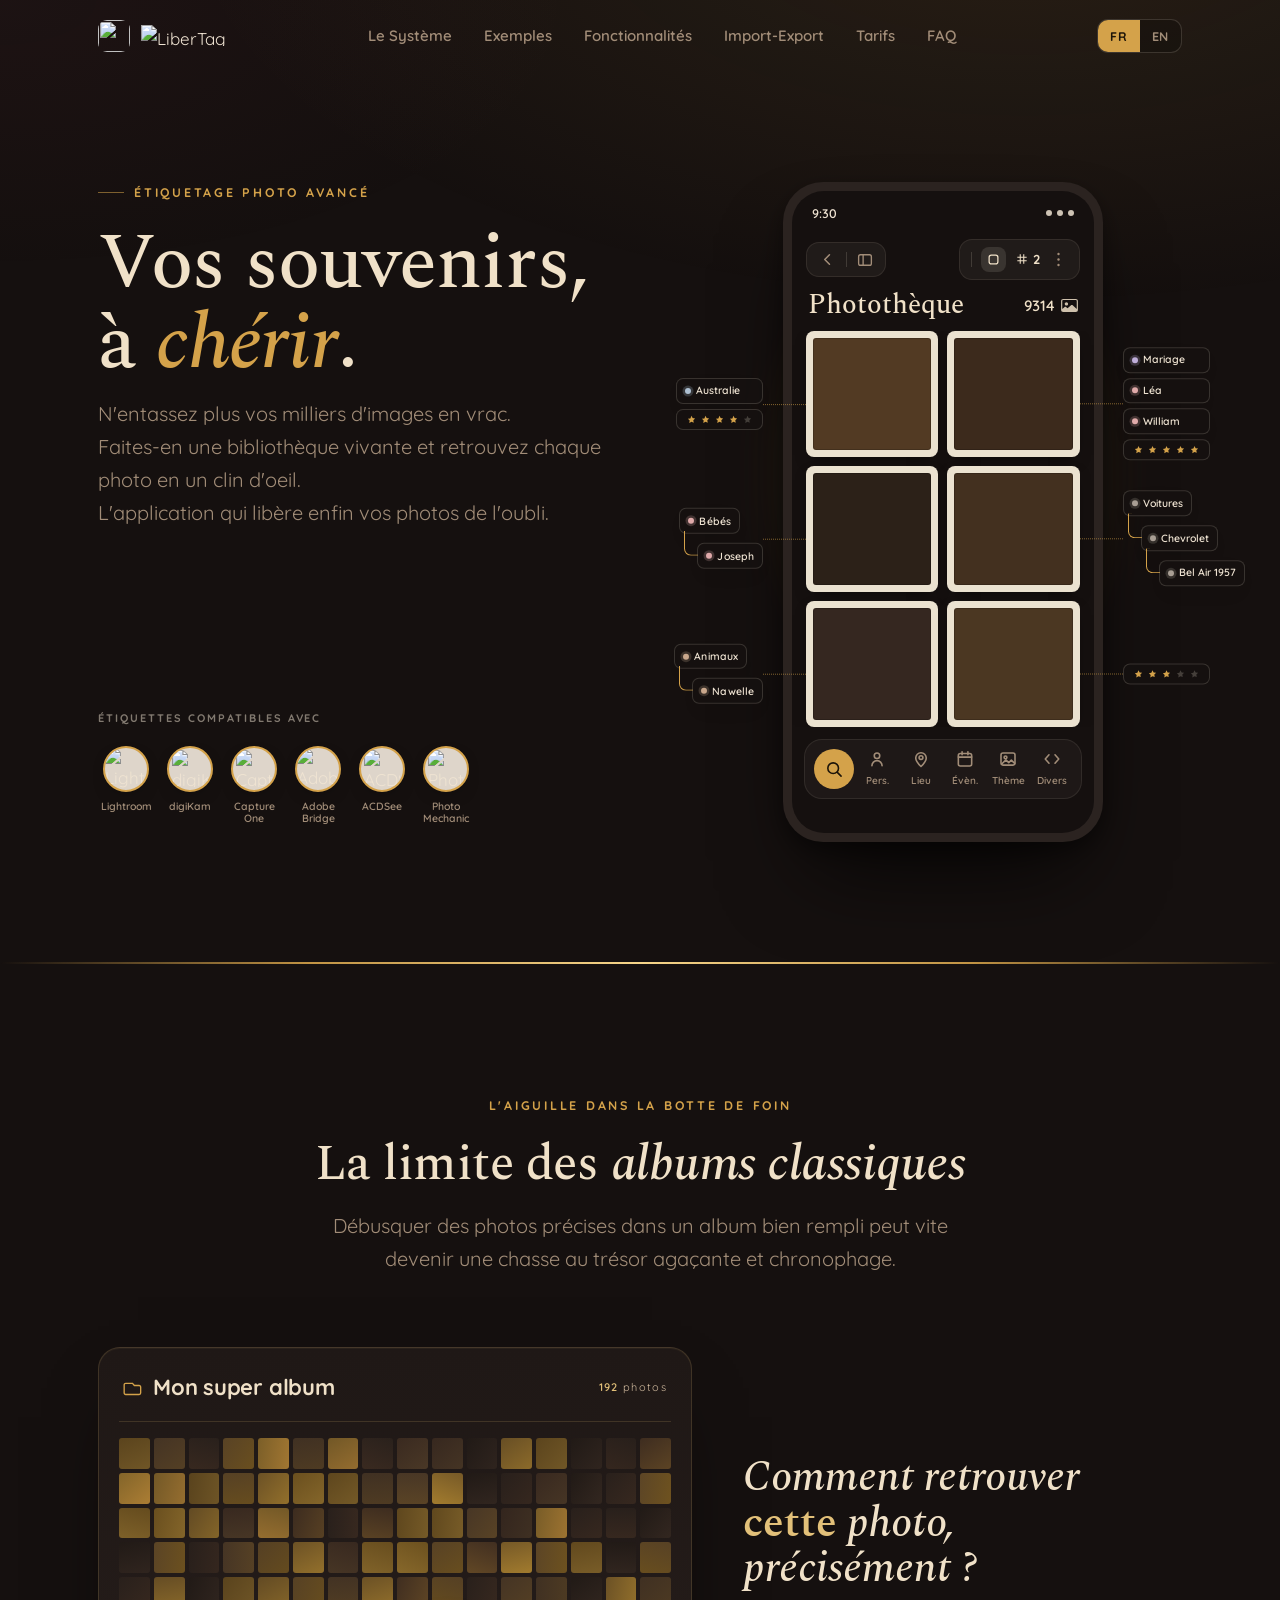
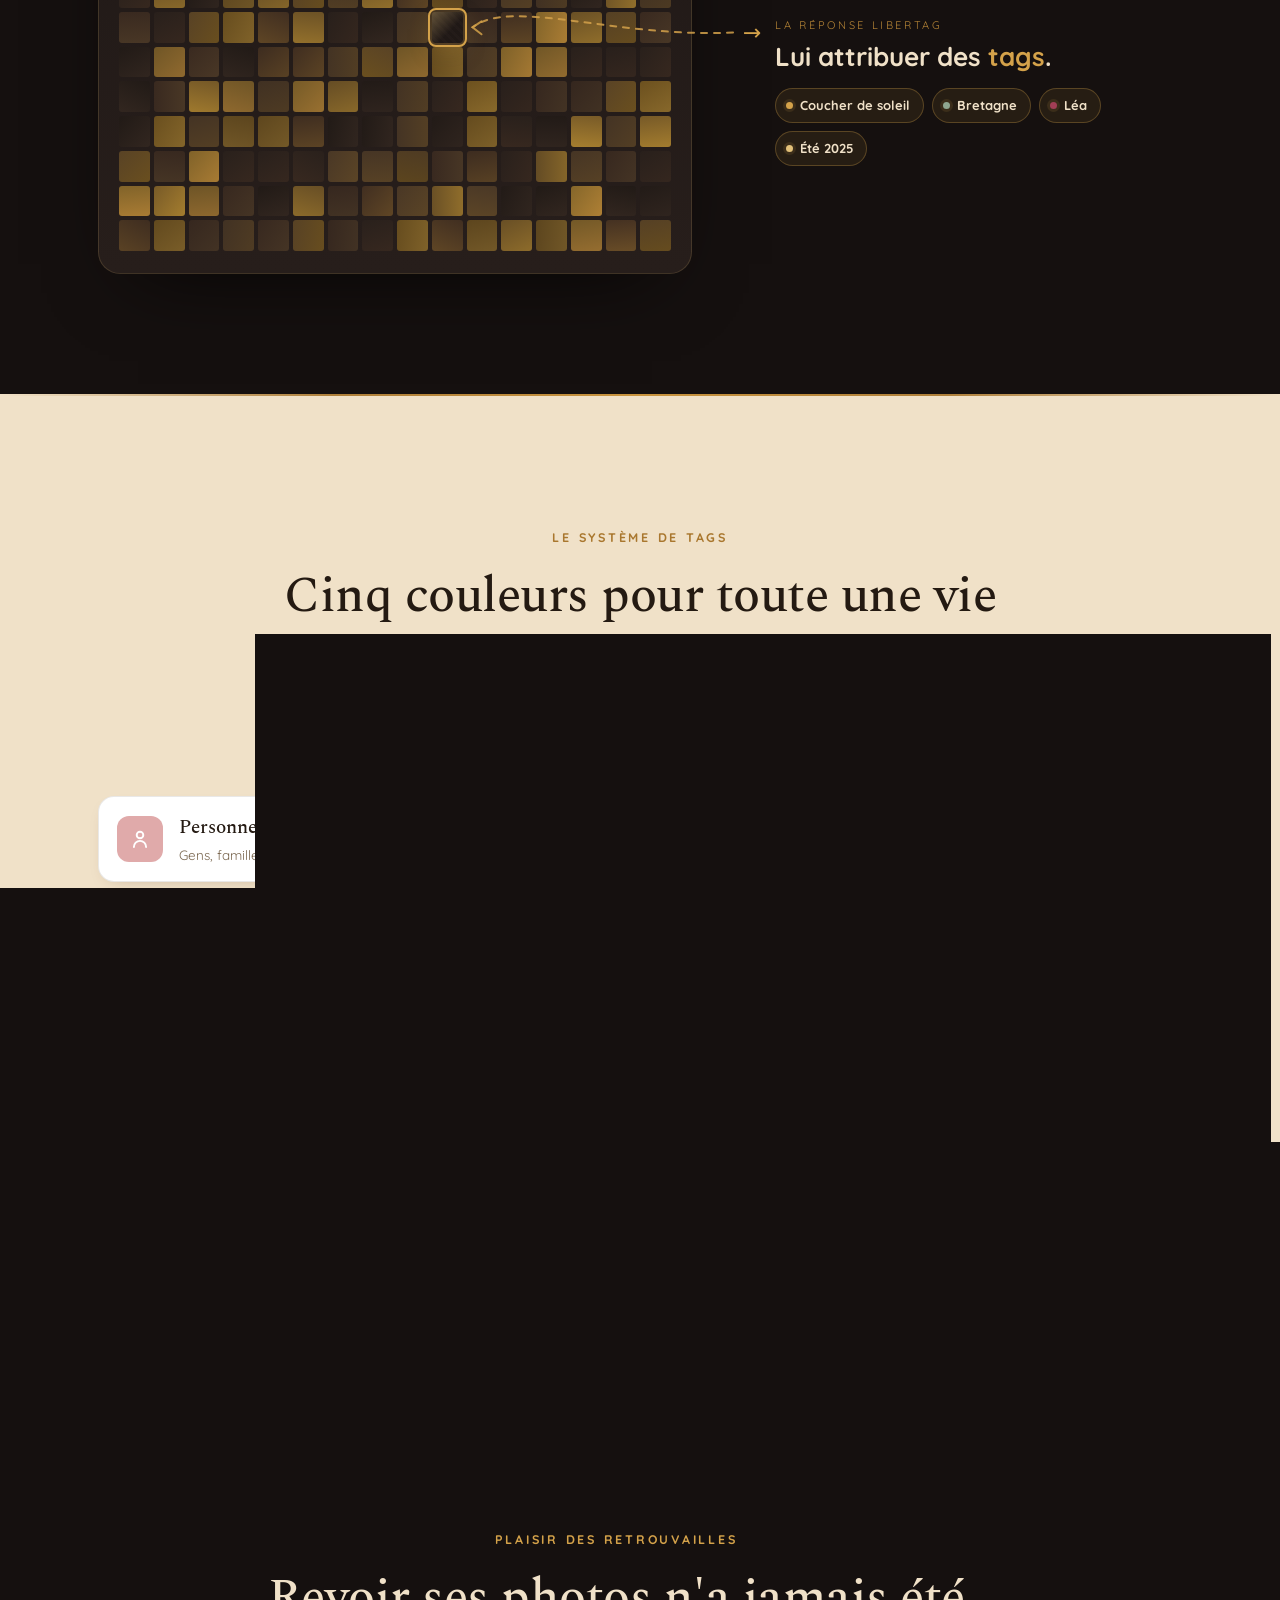
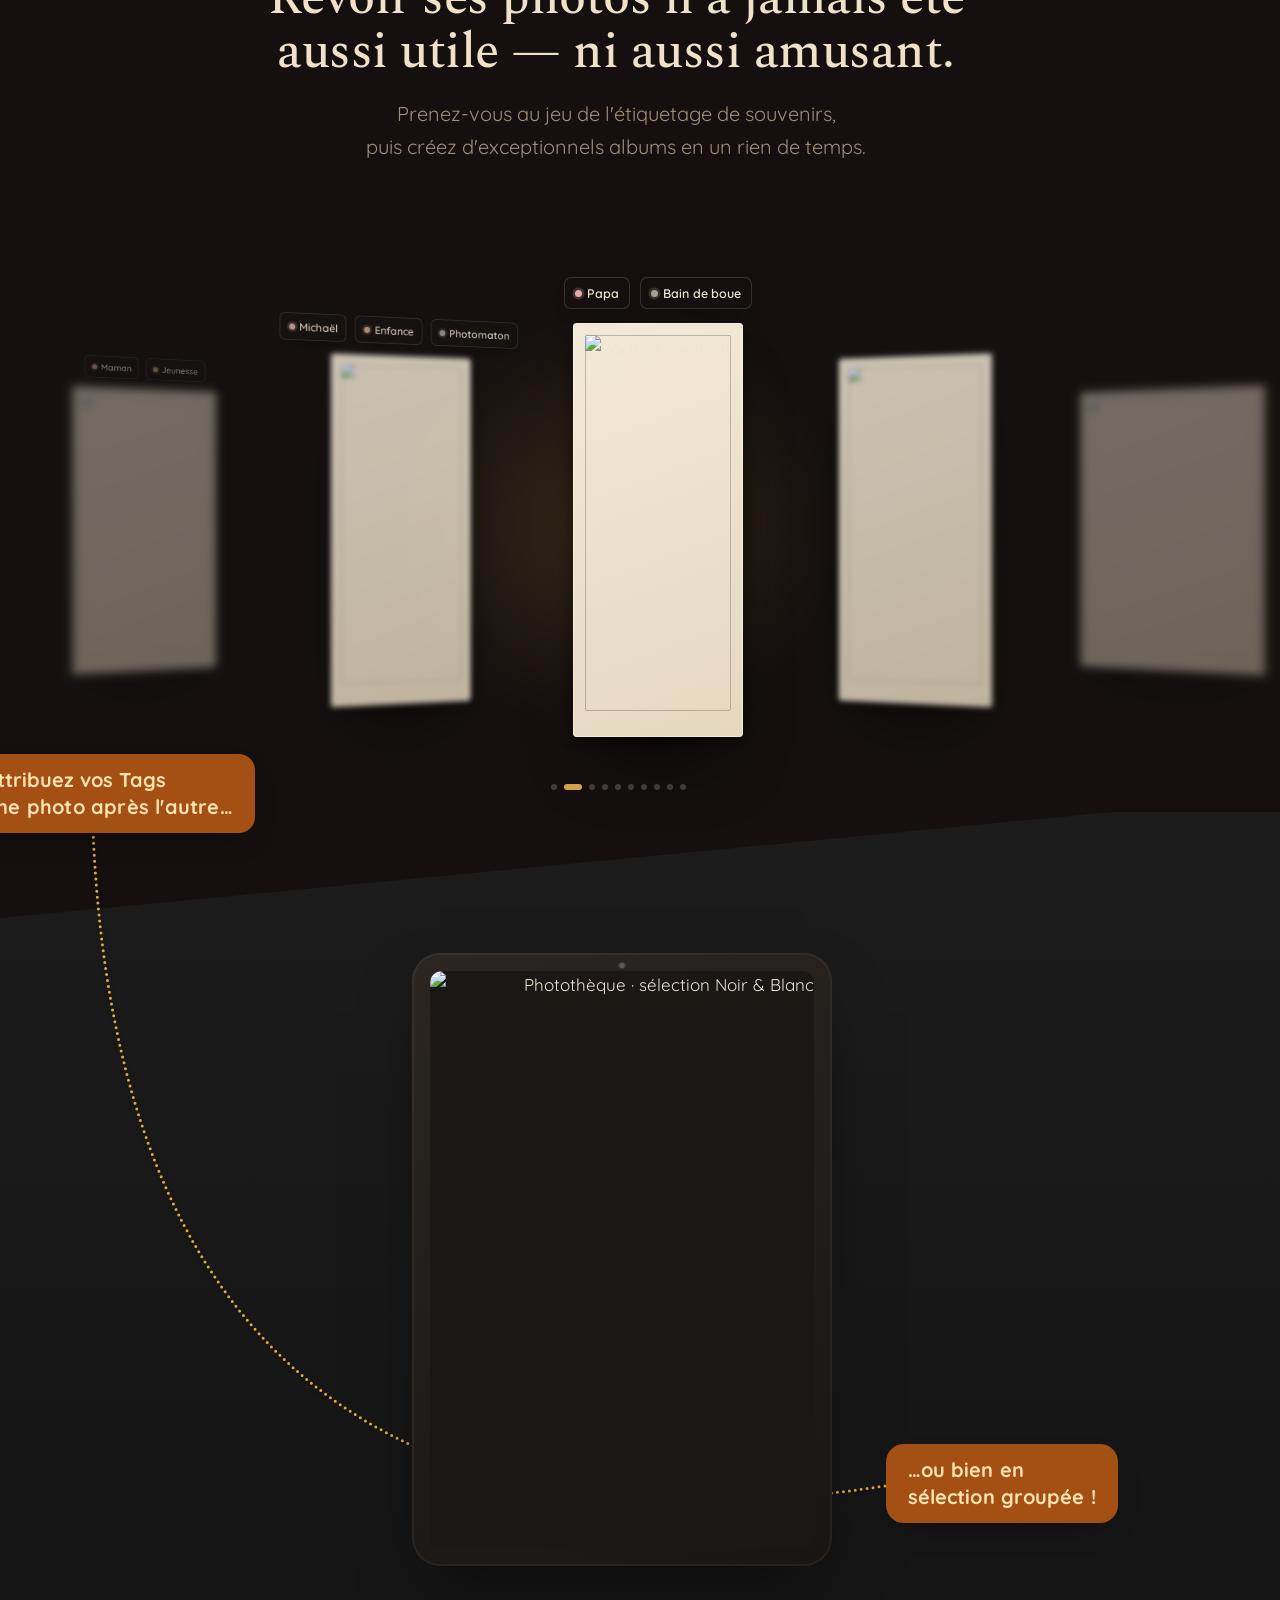
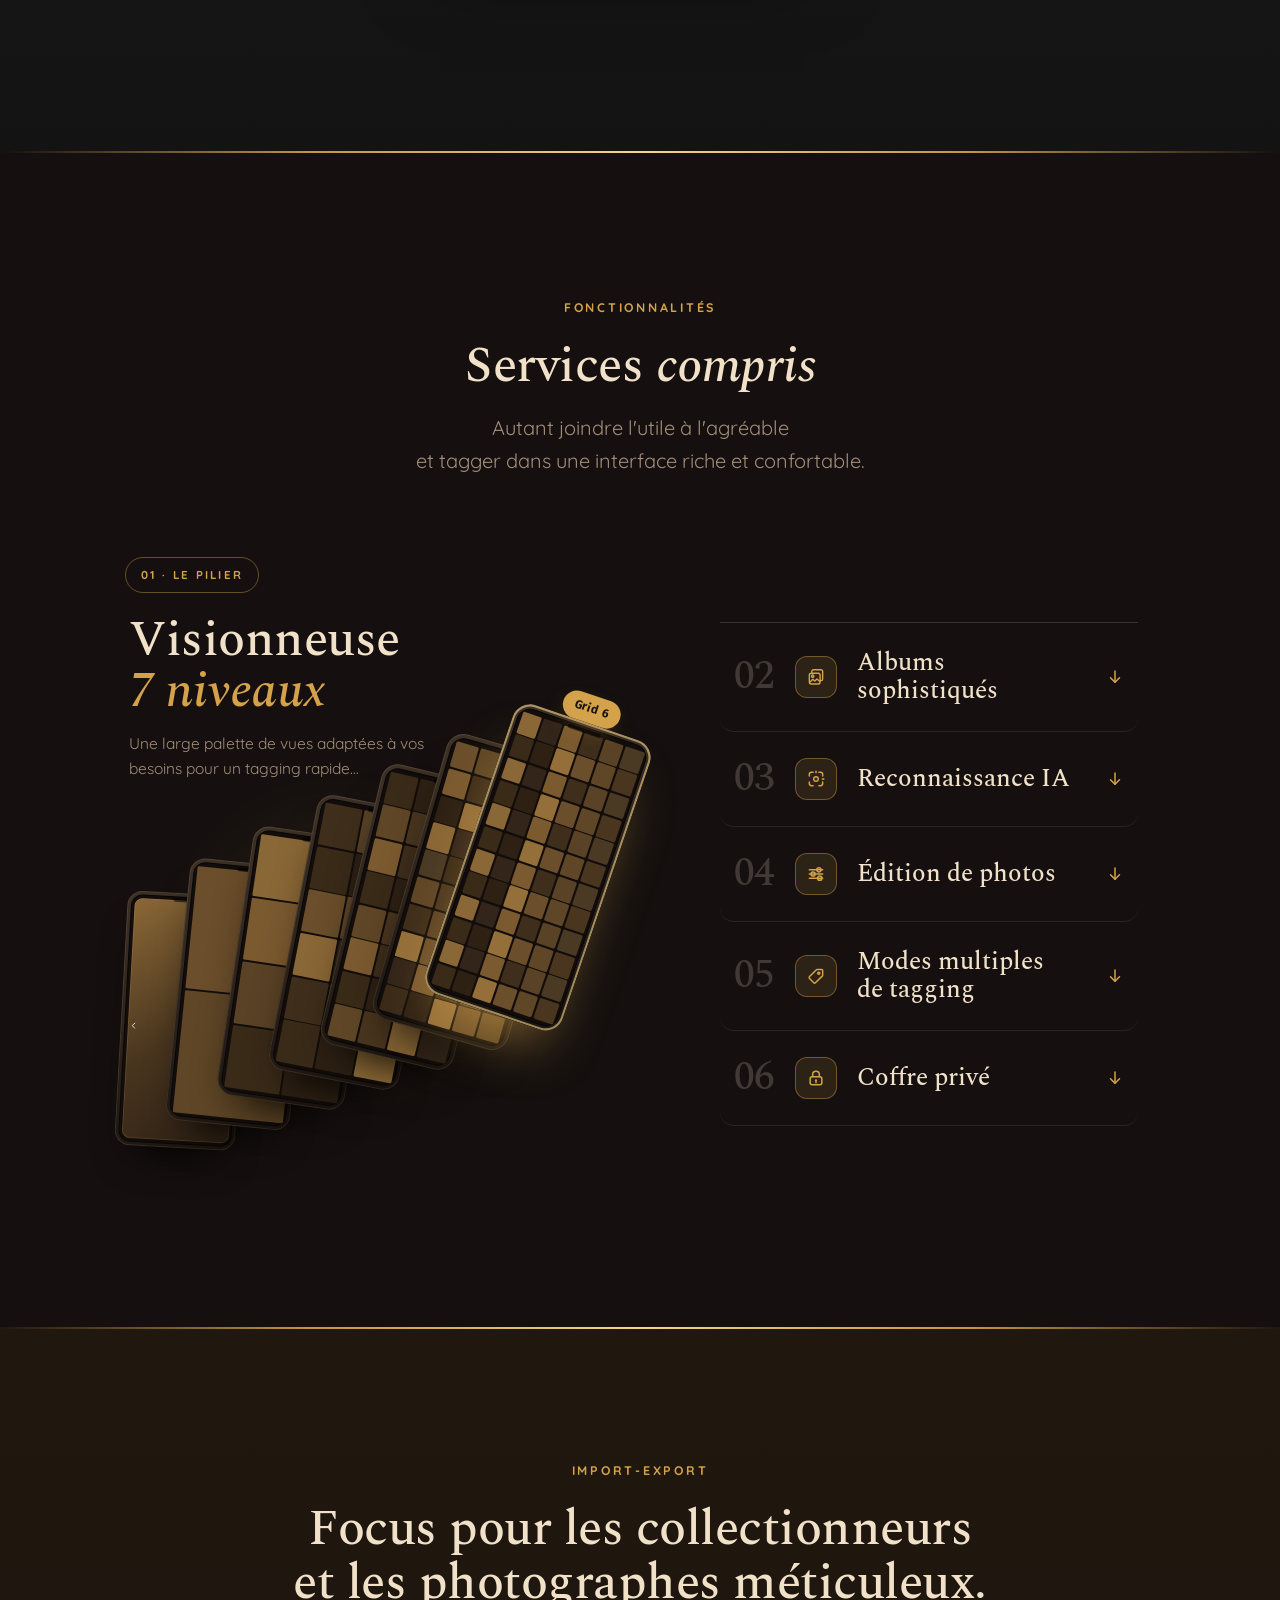
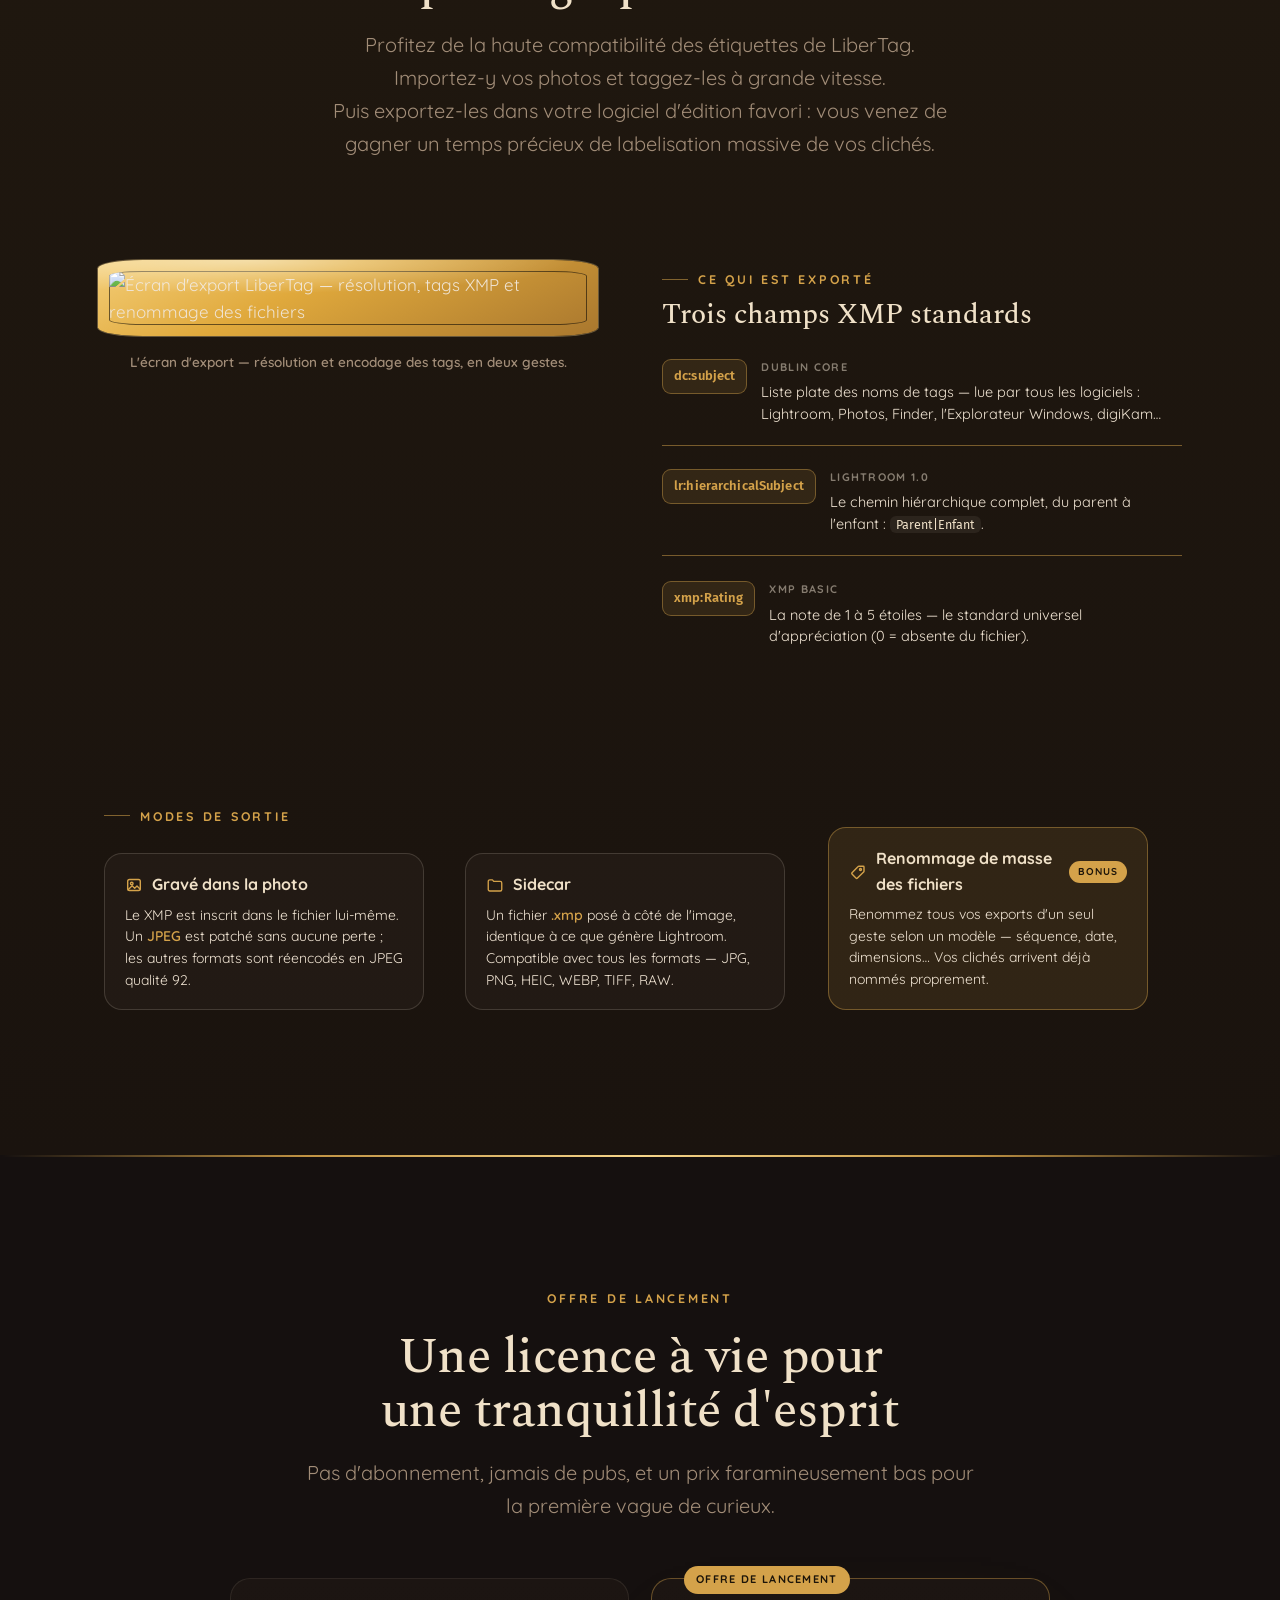
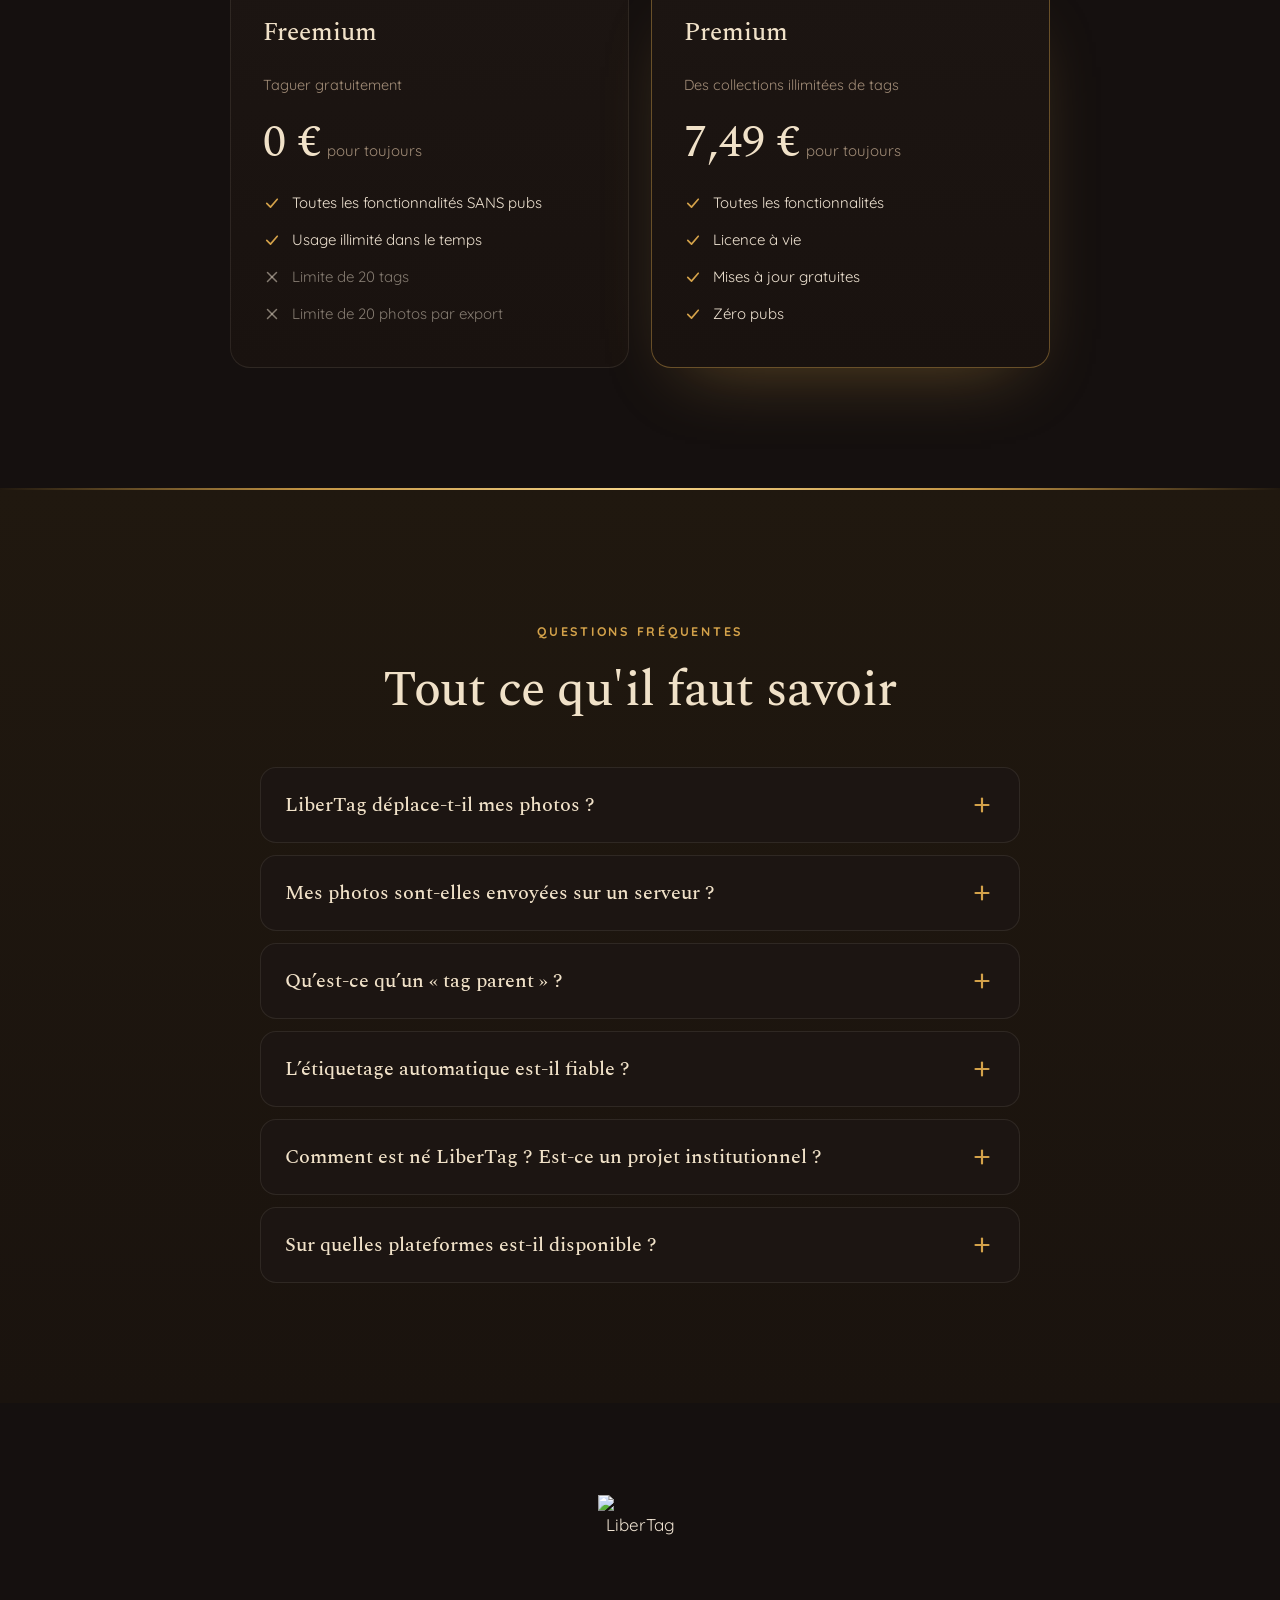
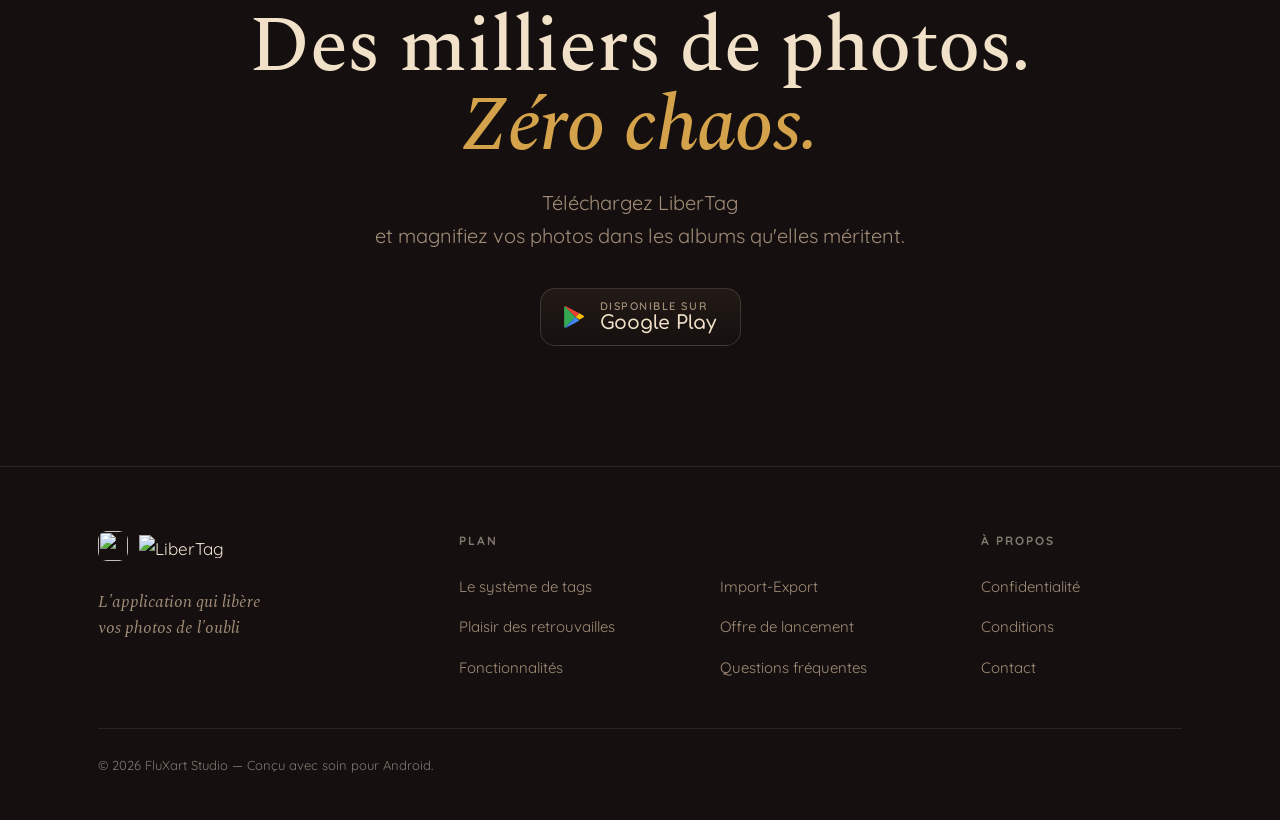
==== index.html @ 197dd694 "Site web : grand ménage responsive + prix 7,49 € - Retrait de l'outillage de dev (React/Babel CDN + " ====
<!doctype html>
<html lang="fr">
    <head>
        <meta charset="utf-8"/>
        <meta name="viewport" content="width=device-width, initial-scale=1"/>
        <title>LiberTag — Étiquetez vos images</title>
        <meta name="description" content="LiberTag — l'application qui range vos photos comme un album de famille. Étiquetez, classez, retrouvez chaque souvenir."/>
        <link rel="preconnect" href="https://fonts.googleapis.com"/>
        <link rel="preconnect" href="https://fonts.gstatic.com" crossorigin/>
        <link href="https://fonts.googleapis.com/css2?family=Comfortaa:wght@400;500;600;700&family=Quicksand:wght@400;500;600;700&family=Spectral:ital,wght@0,400;0,500;0,600;1,400;1,500&display=swap" rel="stylesheet"/>
        <link rel="stylesheet" href="site.css"/>
        <link id="gfont-Fira-Sans" rel="stylesheet" href="https://fonts.googleapis.com/css2?family=Fira+Sans:wght@300;400;500;600;700&amp;display=swap">
    </head>
    <body>
        <!-- ============================ SVG SPRITE ============================ -->
        <svg width="0" height="0" style="position:absolute" aria-hidden="true">
            <defs>
                <linearGradient id="goldGrad" x1="0" y1="0" x2="0" y2="1">
                    <stop offset="0" stop-color="#F4CE78"/>
                    <stop offset=".32" stop-color="#E0A93C"/>
                    <stop offset=".62" stop-color="#D4A24A"/>
                    <stop offset="1" stop-color="#A9772E"/>
                </linearGradient>
                <radialGradient id="goldHi" cx=".5" cy=".3" r=".8">
                    <stop offset="0" stop-color="#F6D58A" stop-opacity=".85"/>
                    <stop offset=".6" stop-color="#F6D58A" stop-opacity="0"/>
                </radialGradient>
            </defs>
            <!-- aperture / logo mark (diaphragm eyelet) -->
            <symbol id="ico-aperture" viewBox="0 0 100 100">
                <circle cx="50" cy="50" r="34.95" fill="none" stroke="url(#goldGrad)" stroke-width="3.9"/>
                <path d="M20 50 A30 30 0 1 0 80 50 A30 30 0 1 0 20 50 Z M50 36.2 L61.95 43.1 L61.95 56.9 L50 63.8 L38.05 56.9 L38.05 43.1 Z" fill="url(#goldGrad)" fill-rule="evenodd"/>
                <g stroke="#15100F" stroke-width="2.25" stroke-linecap="round">
                    <line x1="50" y1="36.2" x2="67.84" y2="25.9"/>
                    <line x1="61.95" y1="43.1" x2="79.79" y2="53.4"/>
                    <line x1="61.95" y1="56.9" x2="61.95" y2="77.5"/>
                    <line x1="50" y1="63.8" x2="32.16" y2="74.1"/>
                    <line x1="38.05" y1="56.9" x2="20.21" y2="46.6"/>
                    <line x1="38.05" y1="43.1" x2="38.05" y2="22.5"/>
                </g>
            </symbol>
            <!-- app icon : gilded tag, engraved label + image (intaglio) -->
            <symbol id="ico-app" viewBox="0 0 200 200">
                <rect x="0" y="0" width="200" height="200" rx="46" fill="url(#goldGrad)"/>
                <rect x="0" y="0" width="200" height="200" rx="46" fill="url(#goldHi)" style="mix-blend-mode:screen"/>
                <path d="M82 26 L118 26 L157 60 L157 168 Q157 182 143 182 L57 182 Q43 182 43 168 L43 60 Z" fill="none" stroke="#F6D58A" stroke-width="9" stroke-opacity=".55" transform="translate(0 2.4)"/>
                <path d="M82 26 L118 26 L157 60 L157 168 Q157 182 143 182 L57 182 Q43 182 43 168 L43 60 Z" fill="none" stroke="#160E03" stroke-width="6.5" stroke-opacity=".92"/>
                <circle cx="100" cy="48" r="11" fill="none" stroke="#F6D58A" stroke-width="7" stroke-opacity=".5" transform="translate(0 2.4)"/>
                <circle cx="100" cy="48" r="11" fill="none" stroke="#160E03" stroke-width="5" stroke-opacity=".92"/>
                <g transform="translate(48 102) scale(1.04 0.825)">
                    <g transform="translate(0 1.6)">
                        <circle cx="26" cy="22" r="9.5" fill="#F6D58A" fill-opacity=".4"/>
                        <path d="M6 70 L36 26 L54 46 L72 18 L96 70 Z" fill="#F6D58A" fill-opacity=".38"/>
                    </g>
                    <circle cx="26" cy="22" r="9.5" fill="#15100F"/>
                    <path d="M6 70 L36 26 L54 46 L72 18 L96 70 Z" fill="#15100F"/>
                    <g fill="none" stroke="#7C5620" stroke-width="1.4" stroke-opacity=".7" stroke-linejoin="round">
                        <circle cx="26" cy="22" r="9.5"/>
                        <path d="M6 70 L36 26 L54 46 L72 18 L96 70 Z"/>
                    </g>
                </g>
            </symbol>
            <!-- category + ui icons (stroke, currentColor) -->
            <symbol id="ic-person" viewBox="0 0 24 24" fill="none" stroke="currentColor" stroke-width="1.9" stroke-linecap="round" stroke-linejoin="round">
                <circle cx="12" cy="8" r="3.3"/>
                <path d="M5.9 20a6.1 6.1 0 0 1 12.2 0"/>
            </symbol>
            <symbol id="ic-pin" viewBox="0 0 24 24" fill="none" stroke="currentColor" stroke-width="1.9" stroke-linecap="round" stroke-linejoin="round">
                <path d="M12 21c4.1-4.1 6.3-7.5 6.3-10.3A6.3 6.3 0 0 0 5.7 10.7C5.7 13.5 7.9 16.9 12 21z"/>
                <circle cx="12" cy="10.3" r="2.3"/>
            </symbol>
            <symbol id="ic-cal" viewBox="0 0 24 24" fill="none" stroke="currentColor" stroke-width="1.9" stroke-linecap="round" stroke-linejoin="round">
                <rect x="4" y="5.3" width="16" height="15" rx="2.4"/>
                <line x1="4" y1="9.7" x2="20" y2="9.7"/>
                <line x1="8.5" y1="3.2" x2="8.5" y2="6.9"/>
                <line x1="15.5" y1="3.2" x2="15.5" y2="6.9"/>
            </symbol>
            <symbol id="ic-img" viewBox="0 0 24 24" fill="none" stroke="currentColor" stroke-width="1.9" stroke-linecap="round" stroke-linejoin="round">
                <rect x="3.6" y="4.7" width="16.8" height="14.6" rx="2.4"/>
                <circle cx="9" cy="10" r="1.7"/>
                <path d="M4.4 18l5.1-5 3.4 3.3 3.1-3 4 3.9"/>
            </symbol>
            <symbol id="ic-code" viewBox="0 0 24 24" fill="none" stroke="currentColor" stroke-width="1.9" stroke-linecap="round" stroke-linejoin="round">
                <polyline points="8.4 7 3.9 12 8.4 17"/>
                <polyline points="15.6 7 20.1 12 15.6 17"/>
            </symbol>
            <symbol id="ic-tag" viewBox="0 0 24 24" fill="none" stroke="currentColor" stroke-width="1.9" stroke-linecap="round" stroke-linejoin="round">
                <path d="M4 13l8.2-8.2a1.6 1.6 0 0 1 1.1-.5H19a1 1 0 0 1 1 1v5.7a1.6 1.6 0 0 1-.5 1.1L11.3 20a1.5 1.5 0 0 1-2.1 0l-5.2-5.2a1.5 1.5 0 0 1 0-1.8z"/>
                <circle cx="15.3" cy="8.7" r="1.3"/>
            </symbol>
            <symbol id="ic-check" viewBox="0 0 24 24" fill="none" stroke="currentColor" stroke-width="2.2" stroke-linecap="round" stroke-linejoin="round">
                <polyline points="5 12.5 10 17.5 19 7"/>
            </symbol>
            <symbol id="ic-search" viewBox="0 0 24 24" fill="none" stroke="currentColor" stroke-width="1.9" stroke-linecap="round" stroke-linejoin="round">
                <circle cx="11" cy="11" r="6.4"/>
                <line x1="16" y1="16" x2="20.5" y2="20.5"/>
            </symbol>
            <symbol id="ic-cols" viewBox="0 0 24 24" fill="none" stroke="currentColor" stroke-width="2" stroke-linecap="round" stroke-linejoin="round">
                <rect x="3.5" y="3.5" width="7" height="7" rx="1.4"/>
                <rect x="13.5" y="3.5" width="7" height="7" rx="1.4"/>
                <rect x="3.5" y="13.5" width="7" height="7" rx="1.4"/>
                <rect x="13.5" y="13.5" width="7" height="7" rx="1.4"/>
            </symbol>
            <symbol id="ic-more" viewBox="0 0 24 24" fill="currentColor">
                <circle cx="12" cy="5" r="1.5"/>
                <circle cx="12" cy="12" r="1.5"/>
                <circle cx="12" cy="19" r="1.5"/>
            </symbol>
            <symbol id="ic-back" viewBox="0 0 24 24" fill="none" stroke="currentColor" stroke-width="1.9" stroke-linecap="round" stroke-linejoin="round">
                <polyline points="14.5 18 8.5 12 14.5 6"/>
            </symbol>
            <symbol id="ic-select" viewBox="0 0 24 24" fill="none" stroke="currentColor" stroke-width="1.9" stroke-linecap="round" stroke-linejoin="round">
                <rect x="3.6" y="3.6" width="16.8" height="16.8" rx="4.4"/>
                <polyline points="8.4 12.2 11 14.8 15.8 9.4"/>
            </symbol>
            <symbol id="ic-layers" viewBox="0 0 24 24" fill="none" stroke="currentColor" stroke-width="1.8" stroke-linecap="round" stroke-linejoin="round">
                <path d="M12 3.5l8 4.2-8 4.2-8-4.2z"/>
                <path d="M4.4 12l7.6 4 7.6-4"/>
            </symbol>
            <symbol id="ic-folder" viewBox="0 0 24 24" fill="none" stroke="currentColor" stroke-width="1.8" stroke-linecap="round" stroke-linejoin="round">
                <path d="M3 7.2a2 2 0 0 1 2-2h3.6l1.7 2H19a2 2 0 0 1 2 2V18a2 2 0 0 1-2 2H5a2 2 0 0 1-2-2z"/>
            </symbol>
            <symbol id="ic-star" viewBox="0 0 24 24" fill="currentColor">
                <path d="M12 3.6l2.45 4.96 5.47.8-3.96 3.86.93 5.45L12 16.96l-4.89 2.57.93-5.45-3.96-3.86 5.47-.8z"/>
            </symbol>
            <symbol id="ic-sparkle" viewBox="0 0 24 24" fill="none" stroke="currentColor" stroke-width="1.8" stroke-linecap="round" stroke-linejoin="round">
                <path d="M12 3v4M12 17v4M3 12h4M17 12h4M6 6l2.5 2.5M15.5 15.5L18 18M18 6l-2.5 2.5M8.5 15.5L6 18"/>
            </symbol>
            <symbol id="ic-bolt" viewBox="0 0 24 24" fill="none" stroke="currentColor" stroke-width="1.8" stroke-linecap="round" stroke-linejoin="round">
                <path d="M13 3 5 13h6l-1 8 8-10h-6z"/>
            </symbol>
            <symbol id="ic-link" viewBox="0 0 24 24" fill="none" stroke="currentColor" stroke-width="1.8" stroke-linecap="round" stroke-linejoin="round">
                <path d="M10 14a4 4 0 0 0 5.7 0l2.6-2.6a4 4 0 0 0-5.7-5.7L11.4 7"/>
                <path d="M14 10a4 4 0 0 0-5.7 0L5.7 12.6a4 4 0 0 0 5.7 5.7L12.6 17"/>
            </symbol>
            <symbol id="ic-shield" viewBox="0 0 24 24" fill="none" stroke="currentColor" stroke-width="1.8" stroke-linecap="round" stroke-linejoin="round">
                <path d="M12 3l7 2.6v5.2c0 4.6-3 8-7 10-4-2-7-5.4-7-10V5.6z"/>
                <polyline points="9 12 11 14 15 9.6"/>
            </symbol>
            <symbol id="ic-burger" viewBox="0 0 24 24" fill="none" stroke="currentColor" stroke-width="2" stroke-linecap="round">
                <line x1="4" y1="7" x2="20" y2="7"/>
                <line x1="4" y1="12" x2="20" y2="12"/>
                <line x1="4" y1="17" x2="20" y2="17"/>
            </symbol>
            <symbol id="ic-close" viewBox="0 0 24 24" fill="none" stroke="currentColor" stroke-width="2" stroke-linecap="round">
                <line x1="6" y1="6" x2="18" y2="18"/>
                <line x1="18" y1="6" x2="6" y2="18"/>
            </symbol>
            <symbol id="ic-play" viewBox="0 0 24 24">
                <path fill="#34A853" d="M3.6 2.1 13.4 12 3.6 21.9c-.4-.2-.7-.6-.7-1.2V3.3c0-.6.3-1 .7-1.2z"/>
                <path fill="#FBBC04" d="m16.9 8.5 3.6 2c.9.5.9 1.5 0 2l-3.6 2L13.4 12z"/>
                <path fill="#EA4335" d="M3.6 2.1c.3-.2.8-.2 1.3.1l12 6.3-3.5 3.5z"/>
                <path fill="#4285F4" d="m13.4 12 3.5 3.5-12 6.3c-.5.3-1 .3-1.3.1z"/>
            </symbol>
            <symbol id="fx-scan" viewBox="0 0 24 24" fill="none" stroke="currentColor" stroke-width="1.8" stroke-linecap="round" stroke-linejoin="round">
                <path d="M4 8.5V6.5A2.5 2.5 0 0 1 6.5 4H8.5"/>
                <path d="M15.5 4h2A2.5 2.5 0 0 1 20 6.5V8.5"/>
                <path d="M20 15.5v2a2.5 2.5 0 0 1-2.5 2.5H15.5"/>
                <path d="M8.5 20H6.5A2.5 2.5 0 0 1 4 17.5V15.5"/>
                <circle cx="12" cy="12" r="2.7"/>
                <path d="M12 4.4V2.6M19.6 12h1.8"/>
            </symbol>
            <symbol id="fx-lock" viewBox="0 0 24 24" fill="none" stroke="currentColor" stroke-width="1.8" stroke-linecap="round" stroke-linejoin="round">
                <rect x="5" y="10.4" width="14" height="9.6" rx="2.4"/>
                <path d="M8 10.4V8a4 4 0 0 1 8 0v2.4"/>
                <circle cx="12" cy="14.6" r="1.25" fill="currentColor" stroke="none"/>
                <path d="M12 15.7v1.9"/>
            </symbol>
            <symbol id="fx-albums" viewBox="0 0 24 24" fill="none" stroke="currentColor" stroke-width="1.7" stroke-linecap="round" stroke-linejoin="round">
                <path d="M7 6.4V5.2A1.9 1.9 0 0 1 8.9 3.3H18.1A1.9 1.9 0 0 1 20 5.2v9.2A1.9 1.9 0 0 1 18.1 16.3H16.9"/>
                <rect x="4" y="7.4" width="12.9" height="12.9" rx="2.2"/>
                <circle cx="8" cy="11" r="1.35"/>
                <path d="M4.5 18.3 8.2 14.8l2.3 2.1 2.7-2.5 3 2.8"/>
            </symbol>
            <symbol id="fx-tag" viewBox="0 0 24 24" fill="none" stroke="currentColor" stroke-width="1.8" stroke-linecap="round" stroke-linejoin="round">
                <path d="M4 13l8.2-8.2a1.6 1.6 0 0 1 1.1-.5H19a1 1 0 0 1 1 1v5.7a1.6 1.6 0 0 1-.5 1.1L11.3 20a1.5 1.5 0 0 1-2.1 0l-5.2-5.2a1.5 1.5 0 0 1 0-1.8z"/>
                <circle cx="15.3" cy="8.7" r="1.3"/>
            </symbol>
            <symbol id="fx-sliders" viewBox="0 0 24 24" fill="none" stroke="currentColor" stroke-width="1.8" stroke-linecap="round" stroke-linejoin="round">
                <line x1="4" y1="7" x2="20" y2="7"/>
                <line x1="4" y1="12" x2="20" y2="12"/>
                <line x1="4" y1="17" x2="20" y2="17"/>
                <circle cx="15.5" cy="7" r="2.5"/>
                <circle cx="8.5" cy="12" r="2.5"/>
                <circle cx="16.5" cy="17" r="2.5"/>
            </symbol>
            <symbol id="fx-chev-l" viewBox="0 0 24 24" fill="none" stroke="currentColor" stroke-width="2.2" stroke-linecap="round" stroke-linejoin="round">
                <polyline points="14.5 18 8.5 12 14.5 6"/>
            </symbol>
            <symbol id="fx-chev-r" viewBox="0 0 24 24" fill="none" stroke="currentColor" stroke-width="2.2" stroke-linecap="round" stroke-linejoin="round">
                <polyline points="9.5 6 15.5 12 9.5 18"/>
            </symbol>
            <symbol id="fx-arrow" viewBox="0 0 24 24" fill="none" stroke="currentColor" stroke-width="2" stroke-linecap="round" stroke-linejoin="round">
                <line x1="4" y1="12" x2="19" y2="12"/>
                <polyline points="13 6 19 12 13 18"/>
            </symbol>
        </svg>
        <!-- ============================ NAV ============================ -->
        <header class="nav" id="nav">
            <div class="wrap">
                <a href="#top" class="logo-lockup" aria-label="LiberTag"> <img class="mark" src="assets/app-icon.png" alt=""/> <img class="wordmark-img" src="assets/wordmark-light.png" alt="LiberTag"/> </a>
                <nav class="nav-links">
                    <a href="#tags" data-i18n="nav_system">Le Système</a>
                    <a href="#features" data-i18n="nav_example">Exemples</a>
                    <a href="#services" data-i18n="nav_features">Fonctionnalités</a>
                    <a href="#import-export" data-i18n="nav_import">Import-Export</a>
                    <a href="#pricing" data-i18n="nav_pricing">Tarifs</a>
                    <a href="#faq" data-i18n="nav_faq">FAQ</a>
                </nav>
                <div class="nav-actions">
                    <div class="lang-toggle" role="group" aria-label="Langue">
                        <button data-lang="fr" class="on">FR</button>
                        <button data-lang="en">EN</button>
                    </div>
                    <button class="burger" id="burger" aria-label="Menu">
                        <svg width="22" height="22">
                            <use href="#ic-burger"/>
                        </svg>
                    </button>
                </div>
            </div>
        </header>
        <div class="mobile-menu" id="mobileMenu">
            <a href="#tags" data-i18n="nav_system">Le Système</a>
            <a href="#features" data-i18n="nav_example">Exemples</a>
            <a href="#services" data-i18n="nav_features">Fonctionnalités</a>
            <a href="#import-export" data-i18n="nav_import">Import-Export</a>
            <a href="#pricing" data-i18n="nav_pricing">Tarifs</a>
            <a href="#faq" data-i18n="nav_faq">FAQ</a>
            <a href="#download" class="btn btn-gold mm-cta" data-i18n="nav_cta">Télécharger</a>
        </div>
        <main id="top">
            <!-- ============================ HERO ============================ -->
            <section class="hero" data-hero="centered">
                <div class="wrap">
                    <div class="hero-copy reveal">
                        <p class="eyebrow"><span data-i18n="hero_eyebrow">Étiquetage photo avancé</span></p>
                        <h1 class="display" data-i18n-html="hero_title">Vos souvenirs,<br/>à <em>chérir</em>.</h1>
                        <p class="lead" data-i18n-html="hero_lead" style="margin: -10px 0px 36px;">N&apos;entassez plus vos milliers d&apos;images en vrac. <br class="br-lg"/>Faites-en une bibliothèque vivante et retrouvez chaque photo en un clin d&apos;oeil.<br>L&apos;application qui libère enfin vos photos de l&apos;oubli.</p>
                        <div class="compat">
                            <p class="compat-label" data-i18n="compat_label">Étiquettes compatibles avec</p>
                            <div class="compat-rows">
                                <div class="compat-row">
                                    <div class="compat-item">
                                        <span class="compat-logo"><img src="assets/logo-lightroom.svg" alt="Lightroom"></span>
                                        <span class="compat-cap">Lightroom</span>
                                    </div>
                                    <div class="compat-item">
                                        <span class="compat-logo mk"><img src="assets/logo-digikam.svg" alt="digiKam"></span>
                                        <span class="compat-cap">digiKam</span>
                                    </div>
                                    <div class="compat-item">
                                        <span class="compat-logo mk"><img src="assets/logo-captureone.png" alt="Capture One"></span>
                                        <span class="compat-cap">Capture One</span>
                                    </div>
                                    <div class="compat-item">
                                        <span class="compat-logo"><img src="assets/logo-bridge.svg" alt="Adobe Bridge"></span>
                                        <span class="compat-cap">Adobe Bridge</span>
                                    </div>
                                    <div class="compat-item">
                                        <span class="compat-logo mk"><img src="assets/logo-acdsee.png" alt="ACDSee"></span>
                                        <span class="compat-cap">ACDSee</span>
                                    </div>
                                    <div class="compat-item">
                                        <span class="compat-logo mk"><img src="assets/logo-photomechanic.png" alt="Photo Mechanic"></span>
                                        <span class="compat-cap">Photo Mechanic</span>
                                    </div>
                                </div>
                            </div>
                        </div>
                    </div>
                    <div class="hero-visual reveal">
                        <div class="hero-glow"></div>
                        <div class="hero-stage">
                            <!-- Étiquettes flottantes · une petite hiérarchie par photo, reliée en pointillés -->
                            <!-- Ph (haut-gauche) — appréciation + lieu (oiseaux) -->
                            <div class="float-cluster fc1" aria-hidden="true">
                                <div class="tag-group stack">
                                    <span class="tnode" style="--dotc:var(--lieu)"><span class="dot"></span><span data-i18n="tg_australia">Australie</span></span>
                                    <span class="tnode rating" data-i18n-aria="aria_stars4" aria-label="4 étoiles sur 5"> <svg class="st on">
                                            <use href="#ic-star"/>
                                        </svg> <svg class="st on">
                                            <use href="#ic-star"/>
                                        </svg> <svg class="st on">
                                            <use href="#ic-star"/>
                                        </svg> <svg class="st on">
                                            <use href="#ic-star"/>
                                        </svg> <svg class="st">
                                            <use href="#ic-star"/>
                                        </svg> </span>
                                </div>
                            </div>
                            <!-- Ph (haut-droite) — Mariage • Léa • William (tags indépendants, empilés) -->
                            <div class="float-cluster fc2" aria-hidden="true">
                                <div class="tag-group stack">
                                    <span class="tnode" style="--dotc:var(--even)"><span class="dot"></span><span data-i18n="tg_wedding">Mariage</span></span>
                                    <span class="tnode" style="--dotc:var(--personne)"><span class="dot"></span>Léa</span>
                                    <span class="tnode" style="--dotc:var(--personne)"><span class="dot"></span>William</span>
                                    <span class="tnode rating" data-i18n-aria="aria_stars5" aria-label="5 étoiles sur 5"> <svg class="st on">
                                            <use href="#ic-star"/>
                                        </svg> <svg class="st on">
                                            <use href="#ic-star"/>
                                        </svg> <svg class="st on">
                                            <use href="#ic-star"/>
                                        </svg> <svg class="st on">
                                            <use href="#ic-star"/>
                                        </svg> <svg class="st on">
                                            <use href="#ic-star"/>
                                        </svg> </span>
                                </div>
                            </div>
                            <!-- Ph3 — Bébés ‐ Joseph (parenté) -->
                            <div class="float-cluster fc3" aria-hidden="true">
                                <div class="ftree">
                                    <span class="tnode lvl0" style="--dotc:var(--personne)"><span class="dot"></span><span data-i18n="tg_babies">Bébés</span></span>
                                    <span class="tnode lvl1" style="--dotc:var(--personne)"><span class="dot"></span>Joseph</span>
                                </div>
                            </div>
                            <!-- Ph4 — Voiture ‐ Chevrolet ‐ Bel Air 1957 (parenté sur 3 niveaux) -->
                            <div class="float-cluster fc4" aria-hidden="true">
                                <div class="ftree">
                                    <span class="tnode lvl0" style="--dotc:var(--divers)"><span class="dot"></span><span data-i18n="tg_cars">Voitures</span></span>
                                    <span class="tnode lvl1" style="--dotc:var(--divers)"><span class="dot"></span>Chevrolet</span>
                                    <span class="tnode lvl2" style="--dotc:var(--divers)"><span class="dot"></span>Bel Air 1957</span>
                                </div>
                            </div>
                            <!-- Ph5 — Animaux ‐ Nawelle (parenté) -->
                            <div class="float-cluster fc5" aria-hidden="true">
                                <div class="ftree">
                                    <span class="tnode lvl0" style="--dotc:var(--theme)"><span class="dot"></span><span data-i18n="tg_animals">Animaux</span></span>
                                    <span class="tnode lvl1" style="--dotc:var(--theme)"><span class="dot"></span>Nawelle</span>
                                </div>
                            </div>
                            <!-- Ph6 — appréciation seule (3 étoiles sur 5) -->
                            <div class="float-cluster fc6" aria-hidden="true">
                                <span class="tnode rating" data-i18n-aria="aria_stars3" aria-label="3 étoiles sur 5"> <svg class="st on">
                                        <use href="#ic-star"/>
                                    </svg> <svg class="st on">
                                        <use href="#ic-star"/>
                                    </svg> <svg class="st on">
                                        <use href="#ic-star"/>
                                    </svg> <svg class="st">
                                        <use href="#ic-star"/>
                                    </svg> <svg class="st">
                                        <use href="#ic-star"/>
                                    </svg> </span>
                            </div>
                            <div class="phone">
                                <div class="phone-screen lt-screen">
                                    <div class="status-bar">
                                        <span>9:30</span>
                                        <span class="dots"><i></i><i></i><i></i></span>
                                    </div>
                                    <div class="lt-toolbar">
                                        <div class="lt-tb-grp">
                                            <svg width="19" height="19">
                                                <use href="#ic-back"/>
                                            </svg>
                                            <span class="lt-tb-sep"></span>
                                            <svg width="18" height="18" viewBox="0 0 24 24" fill="none" stroke="currentColor" stroke-width="1.8" stroke-linecap="round" stroke-linejoin="round">
                                                <rect x="3.5" y="5" width="17" height="14" rx="2.5"/>
                                                <line x1="9.5" y1="5" x2="9.5" y2="19"/>
                                            </svg>
                                        </div>
                                        <div class="lt-tb-grp">
                                            <span class="lt-tb-sep"></span>
                                            <span class="lt-tb-tog"><svg width="15" height="15" viewBox="0 0 24 24" fill="none" stroke="currentColor" stroke-width="2" stroke-linejoin="round">
                                                    <rect x="5" y="5" width="14" height="14" rx="3.5"/>
                                                </svg></span>
                                            <span class="lt-tb-count"><svg width="14" height="14" viewBox="0 0 24 24" fill="none" stroke="currentColor" stroke-width="1.8">
                                                    <line x1="4" y1="9" x2="20" y2="9"/>
                                                    <line x1="4" y1="15" x2="20" y2="15"/>
                                                    <line x1="9" y1="4" x2="9" y2="20"/>
                                                    <line x1="15" y1="4" x2="15" y2="20"/>
                                                </svg>2</span>
                                            <svg width="19" height="19">
                                                <use href="#ic-more"/>
                                            </svg>
                                        </div>
                                    </div>
                                    <div class="lt-head">
                                        <h3 class="lt-title" data-i18n="phone_lib">Photothèque</h3>
                                        <span class="lt-count">9314 <svg width="17" height="17" viewBox="0 0 56 56" aria-hidden="true">
                                                <path fill="currentColor" d="M7.715 49.574h40.57c4.899 0 7.36-2.437 7.36-7.265V13.69c0-4.828-2.461-7.265-7.36-7.265H7.715C2.84 6.426.355 8.84.355 13.69v28.62c0 4.851 2.485 7.265 7.36 7.265m31.57-21.633c-1.055-.937-2.25-1.43-3.515-1.43c-1.313 0-2.462.446-3.54 1.407l-10.593 9.469l-4.336-3.938c-.985-.867-2.04-1.336-3.164-1.336c-1.032 0-2.04.446-3 1.313L4.129 39.73V13.88c0-2.438 1.312-3.68 3.656-3.68h40.43c2.32 0 3.656 1.242 3.656 3.68v25.875Zm-21.469.258c3.024 0 5.508-2.484 5.508-5.531c0-3.023-2.484-5.531-5.508-5.531c-3.046 0-5.53 2.508-5.53 5.531a5.54 5.54 0 0 0 5.53 5.531"/>
                                            </svg></span>
                                    </div>
                                    <div class="lt-grid">
                                        <div class="lt-photo" data-photo="1">
                                            <div class="ph" style="background:#523a23 url('uploads/ph2.png') center/cover"></div>
                                        </div>
                                        <div class="lt-photo" data-photo="2">
                                            <div class="ph" style="background:#3c2a1c url('uploads/ph1.jpg') center/cover"></div>
                                        </div>
                                        <div class="lt-photo" data-photo="3">
                                            <div class="ph" style="background:#2c2118 url('uploads/ph3.jpg') center/cover"></div>
                                        </div>
                                        <div class="lt-photo" data-photo="4">
                                            <div class="ph" style="background:#43301f url('uploads/ph4.png') center/cover"></div>
                                        </div>
                                        <div class="lt-photo" data-photo="5">
                                            <div class="ph" style="background:#352720 url('uploads/ph5.png') center/cover"></div>
                                        </div>
                                        <div class="lt-photo" data-photo="6">
                                            <div class="ph" style="background:#4b3722 url('uploads/ph6.jpg') center/cover"></div>
                                        </div>
                                    </div>
                                    <div class="lt-tabbar">
                                        <span class="lt-tab search"><span class="ico"><svg>
                                                    <use href="#ic-search"/>
                                                </svg></span></span>
                                        <span class="lt-tab"><svg>
                                                <use href="#ic-person"/>
                                            </svg><span data-i18n="tab_pers">Pers.</span></span>
                                        <span class="lt-tab"><svg>
                                                <use href="#ic-pin"/>
                                            </svg><span data-i18n="tab_lieu">Lieu</span></span>
                                        <span class="lt-tab"><svg>
                                                <use href="#ic-cal"/>
                                            </svg><span data-i18n="tab_even">Évèn.</span></span>
                                        <span class="lt-tab"><svg>
                                                <use href="#ic-img"/>
                                            </svg><span data-i18n="tab_theme">Thème</span></span>
                                        <span class="lt-tab"><svg>
                                                <use href="#ic-code"/>
                                            </svg><span data-i18n="tab_divers">Divers</span></span>
                                    </div>
                                </div>
                            </div>
                        </div>
                    </div>
                </div>
            </section>
            <!-- ============================ PROBLÈME DES ALBUMS CLASSIQUES ============================ -->
            <section class="band band-seam" id="probleme-albums">
                <style>/* ---- layout ---- */#probleme-albums .pbm-stage { margin-top: clamp(40px,6vw,72px); display: grid; grid-template-columns: 1.15fr .85fr; gap: clamp(28px,4vw,56px); align-items: center; position: relative; } /* ---- album card ---- */.pbm-album { position: relative; background: linear-gradient(180deg,#1F1816,#271E1B); border: 1px solid rgba(226,192,121,.16); border-radius: 22px; padding: 20px 20px 22px; box-shadow: 0 30px 80px -40px rgba(0,0,0,.9), inset 0 1px 0 rgba(226,192,121,.05); } .pbm-album-head { display: flex; align-items: center; justify-content: space-between; gap: 12px; padding: 2px 4px 16px; border-bottom: 1px solid rgba(226,192,121,.16); margin-bottom: 16px; } .pbm-album-title { font-family: var(--ui,'Quicksand',system-ui,sans-serif); font-weight: 900; font-size: clamp(17px,2.2vw,22px); letter-spacing: -.01em; color: #F0E1C8; display: flex; align-items: center; gap: 10px; } .pbm-album-title svg { width: 20px; height: 20px; flex: none; } .pbm-album-count { font-size: 11px; letter-spacing: .12em; color: #CBB59A; white-space: nowrap; } .pbm-album-count b { color: #E2C079; font-weight: 600; } .pbm-mosaic { display: grid; grid-template-columns: repeat(16,1fr); gap: 4px; } @media (max-width:640px){ .pbm-mosaic {  grid-template-columns: repeat(12,1fr); } } .pbm-tile { aspect-ratio: 1; border-radius: 3px; position: relative; opacity: .9; } /* la photo cible */.pbm-tile.target { outline: 2px solid #D4A24A; outline-offset: 2px; border-radius: 4px; opacity: 1; z-index: 3; box-shadow: 0 0 0 4px rgba(212,162,74,.18), 0 8px 26px -6px rgba(212,162,74,.5); animation: pbmPulse 2.6s ease-in-out infinite; } .pbm-tile.target::after { content: ""; position: absolute; inset: 0; border-radius: 3px; background: linear-gradient(135deg, rgba(226,192,121,.35), transparent 60%),
        repeating-linear-gradient(45deg, rgba(21,16,15,.25) 0 3px, transparent 3px 6px); } @keyframes pbmPulse{ 0%, 100% {  box-shadow: 0 0 0 4px rgba(212,162,74,.14),0 8px 26px -6px rgba(212,162,74,.4); }  50% {  box-shadow: 0 0 0 7px rgba(212,162,74,.05),0 10px 30px -6px rgba(212,162,74,.65); } } /* ---- colonne question / réponse ---- */.pbm-ask { position: relative; z-index: 2; } .pbm-question { font-family: var(--serif,'Spectral',Georgia,serif); font-weight: 500; font-style: italic; font-size: clamp(26px,3.6vw,42px); line-height: 1.08; color: #F0E1C8; margin: 0 0 6px; } .pbm-question b { font-style: normal; font-weight: 600; color: #E2C079; } .pbm-answer { margin-top: 26px; display: flex; align-items: flex-start; gap: 14px; } .pbm-answer-arrow { color: #D4A24A; font-size: 22px; line-height: 1; margin-top: 4px; } .pbm-answer-body .pbm-label { font-size: 11px; letter-spacing: .24em; text-transform: uppercase; color: #B68536; margin: 0 0 6px; } .pbm-answer-body .pbm-text { font-family: var(--ui,'Quicksand',system-ui,sans-serif); font-weight: 800; font-size: clamp(19px,2.4vw,26px); color: #F0E1C8; margin: 0 0 16px; line-height: 1.2; } .pbm-answer-body .pbm-text em { color: #D4A24A; font-style: normal; } .pbm-tags { display: flex; flex-wrap: wrap; gap: 8px; } .pbm-tag { font-family: var(--ui,'Quicksand',system-ui,sans-serif); font-weight: 700; font-size: 13px; color: #F0E1C8; background: rgba(212,162,74,.09); border: 1px solid rgba(212,162,74,.3); border-radius: 999px; padding: 6px 13px 6px 10px; display: inline-flex; align-items: center; gap: 7px; } .pbm-tag::before { content: ""; width: 7px; height: 7px; border-radius: 50%; background: var(--dot,#D4A24A); box-shadow: 0 0 0 3px rgba(212,162,74,.12); } /* ---- flèche de liaison (overlay svg) ---- */.pbm-link-arrow { position: absolute; inset: 0; pointer-events: none; z-index: 1; overflow: visible; } .pbm-link-arrow path { fill: none; stroke: #D4A24A; stroke-width: 2; stroke-linecap: round; stroke-dasharray: 6 7; opacity: .85; } .pbm-link-arrow .head { stroke-dasharray: none; stroke-width: 2; } @media (max-width:860px){ .pbm-link-arrow {  display: none; } } @media (max-width:860px){ #probleme-albums .pbm-stage {  grid-template-columns: 1fr; }  .pbm-ask {  order: -1; } }</style>
                <div class="wrap">
                    <div class="section-head reveal">
                        <p class="eyebrow center"><span data-i18n="pbm_eyebrow">L'aiguille dans la botte de foin</span></p>
                        <h2 class="section-title" data-i18n-html="pbm_title">La limite des <em>albums classiques</em></h2>
                        <p class="lead" data-i18n="pbm_lead">Débusquer des photos précises dans un album bien rempli peut vite devenir une chasse au trésor agaçante et chronophage.</p>
                    </div>
                    <div class="pbm-stage reveal">
                        <!-- flèche de liaison question -> photo cible -->
                        <div class="pbm-album">
                            <div class="pbm-album-head">
                                <div class="pbm-album-title">
                                    <svg viewBox="0 0 12 12" fill="none" aria-hidden="true">
                                        <path d="M1.6 3.2h4.1l1.1 1.3h2.9a.9.9 0 0 1 .9.9v3.6a.9.9 0 0 1-.9.9H1.6a.9.9 0 0 1-.9-.9V4.1a.9.9 0 0 1 .9-.9Z" stroke="#D4A24A" stroke-width=".8"/>
                                    </svg>
                                    <span data-i18n="pbm_album_title">Mon super album</span>
                                </div>
                                <div class="pbm-album-count">
                                    <b id="pbmCount">247</b> <span data-i18n="pbm_photos">photos</span>
                                </div>
                            </div>
                            <div class="pbm-mosaic" id="pbmMosaic"></div>
                        </div>
                        <svg class="pbm-link-arrow" preserveAspectRatio="none" aria-hidden="true"></svg>
                        <!-- ALBUM -->
                        <!-- QUESTION / RÉPONSE -->
                        <div class="pbm-ask">
                            <p class="pbm-question" data-i18n-html="pbm_question">Comment retrouver <b>cette</b> photo, précisément&nbsp;?</p>
                            <div class="pbm-answer">
                                <div class="pbm-answer-arrow">→</div>
                                <div class="pbm-answer-body">
                                    <p class="pbm-label" data-i18n="pbm_label">La réponse LiberTag</p>
                                    <p class="pbm-text" data-i18n-html="pbm_text">Lui attribuer des <em>tags</em>.</p>
                                    <div class="pbm-tags">
                                        <span class="pbm-tag" style="--dot:#D4A24A" data-i18n="pbm_tag1">Coucher de soleil</span>
                                        <span class="pbm-tag" style="--dot:#8FA68F" data-i18n="pbm_tag2">Bretagne</span>
                                        <span class="pbm-tag" style="--dot:#A23E55">Léa</span>
                                        <span class="pbm-tag" style="--dot:#E2C079" data-i18n="pbm_tag4">Été 2025</span>
                                    </div>
                                </div>
                            </div>
                        </div>
                    </div>
                </div>
                <script>
  (function(){
    const mosaic = document.getElementById('pbmMosaic');
    const COLS = window.matchMedia('(max-width:640px)').matches ? 12 : 16;
    const ROWS = 12;
    const TOTAL = COLS * ROWS;

    // teintes chocolat/or déterministes (pas de Math.random pour rester stable)
    const hues = [
      ['#2A211C','#3A2A20'], ['#3A2A20','#4A3826'], ['#4A3826','#5C4526'],
      ['#5C4526','#6E521F'], ['#6E521F','#8A6A2B'], ['#8A6A2B','#B68536'],
      ['#211A16','#332720'], ['#463222','#6B4E27'], ['#7A5C28','#A8802F']
    ];
    let seed = 7;
    const rnd = () => (seed = (seed*9301+49297) % 233280) / 233280;

    // position de la photo cible (comme le croquis : vers le centre-droit)
    const targetIdx = 5*COLS + Math.floor(COLS*0.62);

    for(let i=0;i<TOTAL;i++){
      const t = document.createElement('div');
      t.className = 'pbm-tile';
      if(i === targetIdx){
        t.classList.add('target');
      }else{
        const pair = hues[Math.floor(rnd()*hues.length)];
        const ang = 90 + Math.floor(rnd()*120);
        t.style.background = `linear-gradient(${ang}deg, ${pair[0]}, ${pair[1]})`;
        t.style.opacity = (0.72 + rnd()*0.28).toFixed(2);
      }
      mosaic.appendChild(t);
    }
    document.getElementById('pbmCount').textContent = TOTAL;

    // ---- trace la flèche manuscrite de la question vers la photo cible ----
    function drawArrow(){
      const svg = document.querySelector('#probleme-albums .pbm-link-arrow');
      const stage = document.querySelector('#probleme-albums .pbm-stage');
      const target = mosaic.querySelector('.target');
      const arrowStart = document.querySelector('#probleme-albums .pbm-answer-arrow');
      if(!svg || !target || !stage || !arrowStart) return;
      const sb = stage.getBoundingClientRect();
      const tb = target.getBoundingClientRect();
      const ab = arrowStart.getBoundingClientRect();

      svg.setAttribute('viewBox', `0 0 ${sb.width} ${sb.height}`);
      svg.setAttribute('width', sb.width);
      svg.setAttribute('height', sb.height);

      // départ : à gauche de la colonne question, hauteur de "→"
      const x1 = ab.left - sb.left - 10;
      const y1 = ab.top - sb.top + ab.height/2;
      // arrivée : bord droit de la photo cible
      const x2 = tb.right - sb.left + 10;
      const y2 = tb.top - sb.top + tb.height/2;

      const cx1 = x1 - (x1-x2)*0.45;
      const cy1 = y1 + 6;
      const cx2 = x2 + (x1-x2)*0.15;
      const cy2 = y2 - 30;

      const d = `M ${x1},${y1} C ${cx1},${cy1} ${cx2},${cy2} ${x2},${y2}`;
      // pointe de flèche
      const head = `M ${x2+9},${y2-6} L ${x2},${y2} L ${x2+9},${y2+7}`;
      svg.innerHTML =
        `<path d="${d}"></path>` +
        `<path class="head" d="${head}" style="stroke-dasharray:none"></path>`;
    }

    drawArrow();
    window.addEventListener('resize', drawArrow);
    window.addEventListener('load', drawArrow);
  })();
  </script>
            </section>
            <!-- ============================ TAG SYSTEM (cream) ============================ -->
            <section class="band band-cream band-seam" id="tags">
                <div class="wrap">
                    <div class="section-head reveal">
                        <p class="eyebrow center"><span data-i18n="tagsys_eyebrow">Le système de tags</span></p>
                        <h2 class="section-title" data-i18n="tagsys_title">Cinq couleurs pour toute une vie</h2>
                        <p class="lead" data-i18n-html="tagsys_lead">Chaque Tag est lié à une grande famille reconnaissable d'un coup d'œil — et peut vivre sous un tag parent dans la <em>Tagothèque</em>.<br/>La seule limite est celle de votre imagination.</p>
                    </div>
                    <div class="tagsys-grid">
                        <div class="cat-list reveal">
                            <div class="cat-row">
                                <span class="cic" style="background:var(--personne)"><svg width="24" height="24">
                                        <use href="#ic-person"/>
                                    </svg></span>
                                <span class="ctext"><span class="cname" data-i18n="cat1_t">Personne</span><span class="cdesc" data-i18n="cat1_p">Gens, familles, cercles d'amis</span></span>
                            </div>
                            <div class="cat-row">
                                <span class="cic" style="background:var(--lieu)"><svg width="24" height="24">
                                        <use href="#ic-pin"/>
                                    </svg></span>
                                <span class="ctext"><span class="cname" data-i18n="cat2_t">Lieu</span><span class="cdesc" data-i18n="cat2_p">Endroits, villes, pays</span></span>
                            </div>
                            <div class="cat-row">
                                <span class="cic" style="background:var(--even)"><svg width="24" height="24">
                                        <use href="#ic-cal"/>
                                    </svg></span>
                                <span class="ctext"><span class="cname" data-i18n="cat3_t">Évènement</span><span class="cdesc" data-i18n="cat3_p">Dates, fêtes, voyages</span></span>
                            </div>
                            <div class="cat-row">
                                <span class="cic" style="background:var(--theme)"><svg width="24" height="24">
                                        <use href="#ic-img"/>
                                    </svg></span>
                                <span class="ctext"><span class="cname" data-i18n="cat4_t">Thème</span><span class="cdesc" data-i18n="cat4_p">Styles, sujets, ambiances</span></span>
                            </div>
                            <div class="cat-row">
                                <span class="cic" style="background:var(--divers)"><svg width="24" height="24">
                                        <use href="#ic-code"/>
                                    </svg></span>
                                <span class="ctext"><span class="cname" data-i18n="cat5_t">Divers</span><span class="cdesc" data-i18n="cat5_p">Tout le reste</span></span>
                            </div>
                        </div>
                        <div class="tag-tree reveal">
                            <div class="tt-head" data-i18n="tree_head">Echantillon de la Tagothèque</div>
                            <div class="tag-node" style="background:rgba(174,192,210,.18);color:var(--lieu)">
                                <svg width="15" height="15" style="color:var(--lieu)">
                                    <use href="#ic-pin"/>
                                </svg>                                 <span data-i18n="tree_place">LIEU</span>
                            </div>
                            <div class="tag-children">
                                <div class="tag-node" style="color:var(--ink)">
                                    <span class="nd" style="background:var(--lieu)"></span> France
                                </div>
                                <div class="tag-children">
                                    <div class="tag-node" style="color:var(--ink)">
                                        <span class="nd" style="background:var(--lieu)"></span> Ardèche
                                    </div>
                                    <div class="tag-node" style="color:var(--ink)">
                                        <span class="nd" style="background:var(--lieu)"></span> Haute-Garonne
                                    </div>
                                    <div class="tag-children">
                                        <div class="tag-node" style="color:var(--ink)">
                                            <span class="nd" style="background:var(--lieu)"></span> Toulouse
                                        </div>
                                    </div>
                                    <div class="tag-node" style="color:var(--ink)">
                                        <span class="nd" style="background:var(--lieu)"></span> Vaucluse
                                    </div>
                                </div>
                            </div>
                        </div>
                    </div>
                </div>
            </section>
            <!-- ============================ FEATURES ============================ -->
            <section class="band band-seam" id="features" style="padding: 130px 0px 120px">
                <style>/* Panneau coloré décoratif — hauteur, position & inclinaison du bord supérieur pilotées par les Tweaks */#features { overflow: hidden; } .feat-bg { position: absolute; left: 0; right: 0; z-index: 1; pointer-events: none; display: none; top: var(--feat-top, 0px); height: var(--feat-height, 720px); background: var(--feat-fill, linear-gradient(180deg, #231A10, #1A130E)); clip-path: var(--feat-clip, polygon(0 0, 100% 0, 100% 100%, 0 100%)); box-shadow: inset 0 1px 0 rgba(246,213,138,.10); } #features > .wrap { position: relative; z-index: 2; }</style>
                <div class="feat-bg" aria-hidden="true"></div>
                <div class="wrap" style="padding: 0px 48px 0px 0px; max-width: 1180px">
                    <div class="section-head reveal">
                        <p class="eyebrow center"><span data-i18n="feat_eyebrow">Plaisir des retrouvailles</span></p>
                        <h2 class="section-title" data-i18n="feat_title">Revoir ses photos n'a jamais été aussi utile — ni aussi amusant.</h2>
                        <p class="lead" data-i18n-html="feat_lead">Prenez-vous au jeu de l'étiquetage de souvenirs,<br/>puis créez d'exceptionnels albums en un rien de temps.</p>
                    </div>
                    <!-- Étiquetage : individuel (carousel) ↔ collectif (tablette) -->
                    <div class="attr-flow" style="margin: 100px 40px 40px 0px; text-align: right">
                        <svg class="attr-line" preserveAspectRatio="none" aria-hidden="true">
                            <path class="attr-line-path" d=""></path>
                        </svg>
                        <h3 class="attr-title attr-t1 reveal" style="margin: 0px 0px 10px 20px; gap: 3px; font-family: Quicksand; font-size: 20px; color: rgb(255, 228, 177); background-color: rgb(164, 79, 20); opacity: 1; font-weight: 900; border-radius: 16px; padding: 14px 22px; align-items: flex-start; height: 79px; flex-direction: column"><span class="hl" data-i18n="feat_attr1" style="letter-spacing: 0px">Attribuez vos Tags</span><span class="hl" data-i18n="feat_attr2" style="letter-spacing: 0.2px">une photo après l'autre…</span></h3>
                        <div class="attr-mid" style="margin: 0px">
                            <!-- Scène d'attribution de tags · carousel auto de 10 photos -->
                            <div class="tagscene reveal" style="margin: 0px">
                                <div class="ts-stage" data-i18n-aria="aria_demo_tagging" aria-label="Démonstration d'étiquetage" role="img" style="margin: -100px 0px 0px; height: 700px">
                                    <div class="ts-glow" aria-hidden="true"></div>
                                    <figure class="ts-shot on">
                                        <div class="ts-tags">
                                            <span class="tnode t-step" style="--dotc:var(--personne);--si:0"><span class="dot"></span>Michaël</span>
                                            <span class="tnode t-step" style="--dotc:var(--theme);--si:1"><span class="dot"></span><span data-i18n="tg_childhood">Enfance</span></span>
                                            <span class="tnode t-step" style="--dotc:var(--divers);--si:2"><span class="dot"></span><span data-i18n="tg_photobooth">Photomaton</span></span>
                                        </div>
                                        <div class="ts-print">
                                            <img src="assets/carousel/c01.jpg" alt="Portrait d'enfant" loading="lazy"/>
                                        </div>
                                    </figure>
                                    <figure class="ts-shot">
                                        <div class="ts-tags">
                                            <span class="tnode t-step" style="--dotc:var(--personne);--si:0"><span class="dot"></span><span data-i18n="tg_dad">Papa</span></span>
                                            <span class="tnode t-step" style="--dotc:var(--divers);--si:1"><span class="dot"></span><span data-i18n="tg_mudbath">Bain de boue</span></span>
                                        </div>
                                        <div class="ts-print">
                                            <img src="assets/carousel/c02.jpg" alt="Portrait d'enfant" loading="lazy"/>
                                        </div>
                                    </figure>
                                    <figure class="ts-shot">
                                        <div class="ts-tags">
                                            <span class="tnode t-step" style="--dotc:var(--even);--si:0"><span class="dot"></span><span data-i18n="tg_holiday84">Vacances 1984</span></span>
                                            <div class="ftree">
                                                <span class="tnode lvl0 t-step" style="--dotc:var(--lieu);--si:1"><span class="dot"></span><span data-i18n="tg_italy">Italie</span></span>
                                                <span class="tnode lvl1 t-step" style="--dotc:var(--lieu);--si:2"><span class="dot"></span><span data-i18n="tg_pisa">Tour de Pise</span></span>
                                            </div>
                                        </div>
                                        <div class="ts-print">
                                            <img src="assets/carousel/c03.jpg" alt="Tour de Pise, Italie" loading="lazy"/>
                                        </div>
                                    </figure>
                                    <figure class="ts-shot">
                                        <div class="ts-tags">
                                            <div class="ftree">
                                                <span class="tnode lvl0 t-step" style="--dotc:var(--personne);--si:0"><span class="dot"></span><span data-i18n="tg_ancestors">Aïeux</span></span>
                                                <span class="tnode lvl1 t-step" style="--dotc:var(--personne);--si:1"><span class="dot"></span>Leon</span>
                                            </div>
                                        </div>
                                        <div class="ts-print">
                                            <img src="assets/carousel/c04.jpg" alt="Portrait ancien d'un homme" loading="lazy"/>
                                        </div>
                                    </figure>
                                    <figure class="ts-shot">
                                        <div class="ts-tags">
                                            <span class="tnode t-step" style="--dotc:var(--personne);--si:0"><span class="dot"></span>Orthal</span>
                                            <span class="tnode t-step" style="--dotc:var(--personne);--si:1"><span class="dot"></span>Ivine</span>
                                            <span class="tnode t-step" style="--dotc:var(--lieu);--si:2"><span class="dot"></span>Dinard</span>
                                            <span class="tnode t-step" style="--dotc:var(--theme);--si:3"><span class="dot"></span><span data-i18n="tg_beach">Plage</span></span>
                                        </div>
                                        <div class="ts-print">
                                            <img src="assets/carousel/c05.jpg" alt="Homme sur la plage" loading="lazy"/>
                                        </div>
                                    </figure>
                                    <figure class="ts-shot">
                                        <div class="ts-tags">
                                            <span class="tnode t-step" style="--dotc:var(--theme);--si:0"><span class="dot"></span><span data-i18n="tg_wallplants">Plantes muricoles</span></span>
                                        </div>
                                        <div class="ts-print">
                                            <img src="assets/carousel/c06.jpg" alt="Pâquerette dans la pierre" loading="lazy"/>
                                        </div>
                                    </figure>
                                    <figure class="ts-shot">
                                        <div class="ts-tags">
                                            <div class="ftree">
                                                <span class="tnode lvl0 t-step" style="--dotc:var(--personne);--si:0"><span class="dot"></span><span data-i18n="tg_animals">Animaux</span></span>
                                                <span class="tnode lvl1 t-step" style="--dotc:var(--personne);--si:1"><span class="dot"></span>Nawelle</span>
                                            </div>
                                        </div>
                                        <div class="ts-print">
                                            <img src="assets/carousel/c07.jpg" alt="Chat" loading="lazy"/>
                                        </div>
                                    </figure>
                                    <figure class="ts-shot">
                                        <div class="ts-tags">
                                            <div class="ftree">
                                                <span class="tnode lvl0 t-step" style="--dotc:var(--personne);--si:0"><span class="dot"></span><span data-i18n="tg_insects">Insectes</span></span>
                                                <span class="tnode lvl1 t-step" style="--dotc:var(--personne);--si:1"><span class="dot"></span><span data-i18n="tg_bees">Abeilles</span></span>
                                            </div>
                                            <div class="ftree">
                                                <span class="tnode lvl0 t-step" style="--dotc:var(--theme);--si:2"><span class="dot"></span><span data-i18n="tg_flowers">Fleurs</span></span>
                                                <span class="tnode lvl1 t-step" style="--dotc:var(--theme);--si:3"><span class="dot"></span><span data-i18n="tg_dandelion">Pissenlit</span></span>
                                            </div>
                                        </div>
                                        <div class="ts-print">
                                            <img src="assets/carousel/c08.jpg" alt="Abeille sur un pissenlit" loading="lazy"/>
                                        </div>
                                    </figure>
                                    <figure class="ts-shot">
                                        <div class="ts-tags">
                                            <div class="ftree">
                                                <span class="tnode lvl0 t-step" style="--dotc:var(--theme);--si:0"><span class="dot"></span><span data-i18n="tg_celebrities">Célébrités</span></span>
                                                <span class="tnode lvl1 t-step" style="--dotc:var(--personne);--si:1"><span class="dot"></span>Abbé Lemaître</span>
                                            </div>
                                        </div>
                                        <div class="ts-print">
                                            <img src="assets/carousel/c09.jpg" alt="Portrait d'un prêtre" loading="lazy"/>
                                        </div>
                                    </figure>
                                    <figure class="ts-shot">
                                        <div class="ts-tags">
                                            <span class="tnode t-step" style="--dotc:var(--personne);--si:0"><span class="dot"></span><span data-i18n="tg_mom">Maman</span></span>
                                            <span class="tnode t-step" style="--dotc:var(--theme);--si:1"><span class="dot"></span><span data-i18n="tg_youth">Jeunesse</span></span>
                                        </div>
                                        <div class="ts-print">
                                            <img src="assets/carousel/c10.jpg" alt="Portrait d'une femme" loading="lazy"/>
                                        </div>
                                    </figure>
                                    <div class="ts-dots" aria-hidden="true" style="margin: 0px 0px 75px">
                                        <i class="on"></i>
                                        <i></i>
                                        <i></i>
                                        <i></i>
                                        <i></i>
                                        <i></i>
                                        <i></i>
                                        <i></i>
                                        <i></i>
                                        <i></i>
                                    </div>
                                </div>
                            </div>
                            <!-- Démo · sélection « Noir & Blanc » sur la photothèque -->
                            <style>.cwf-demo { margin-top: 64px; position: relative; display: flex; align-items: flex-start; justify-content: center; gap: clamp(20px,3vw,40px); flex-wrap: wrap; } .cwf-phone { position: relative; width: clamp(320px,40vw,420px); flex: 0 0 auto; padding: 18px; border-radius: 28px; background: linear-gradient(155deg,#2b2622,#181512); box-shadow: 0 30px 70px -28px rgba(0,0,0,.6),inset 0 0 0 2px rgba(255,255,255,.05); } .cwf-screen { position: relative; border-radius: 12px; overflow: hidden; aspect-ratio: 864/1299; background: #1a1714; } .cwf-screen img { display: block; width: 100%; height: 100%; object-fit: cover; } .cwf-cam { position: absolute; top: 9px; left: 50%; transform: translateX(-50%); width: 7px; height: 7px; border-radius: 50%; background: rgba(255,255,255,.25); box-shadow: inset 0 0 0 1px rgba(0,0,0,.4); z-index: 3; } .cwf-checks { position: absolute; inset: 0; display: grid; grid-template-columns: repeat(3,1fr); grid-template-rows: repeat(4,1fr); padding: 1.4% 1.2% 0; gap: 1.6%; z-index: 2; pointer-events: none; } .cwf-checks span { position: relative; } .cwf-checks span::after { content: ""; position: absolute; top: 9%; right: 11%; width: 30px; height: 30px; border-radius: 50%; background: #E2A93A url("data:image/svg+xml,%3Csvg xmlns='http://www.w3.org/2000/svg' width='16' height='16' viewBox='0 0 24 24' fill='none' stroke='%231a1206' stroke-width='3.4' stroke-linecap='round' stroke-linejoin='round'%3E%3Cpolyline points='20 6 9 17 4 12'/%3E%3C/svg%3E") center/16px no-repeat; box-shadow: 0 4px 10px -2px rgba(0,0,0,.45); opacity: 0; transform: scale(.4); animation: cwfPop 7s ease-in-out infinite; } @keyframes cwfPop{ 0% {  opacity: 0;  transform: scale(.4); }  7%, 84% {  opacity: 1;  transform: scale(1); }  94%, 100% {  opacity: 0;  transform: scale(.4); } } .cwf-tag { position: absolute; top: 18px; left: calc(100% + clamp(14px,1.6vw,24px)); transform: scale(2.5); transform-origin: left top; opacity: 0; animation: cwfTag 7s ease-in-out infinite; } @keyframes cwfTag{ 0% {  opacity: 0; }  7%, 84% {  opacity: 1; }  94%, 100% {  opacity: 0; } } @media (prefers-reduced-motion:reduce){ .cwf-checks span::after, .cwf-tag {  animation: none;  opacity: 1; } } /* ---- titrage : squircle + fil doré courbe ---- */.attr-flow { --surlignage: #5C4620; position: relative; } .attr-title { display: inline-flex; flex-direction: column; align-items: flex-start; gap: 2px; background: var(--surlignage); color: #F6EEDF; border-radius: clamp(18px,2.2vw,26px); padding: 14px 22px; font-family: var(--ui); font-weight: 700; font-size: clamp(21px,2.3vw,30px); line-height: 1.2; letter-spacing: .005em; margin: 0; position: relative; z-index: 2; box-shadow: 0 12px 32px -18px rgba(0,0,0,.65); width: max-content; max-width: 100%; } .attr-title .hl { display: block; background: none; padding: 0; } .attr-t2 { position: absolute; top: 112px; left: calc(100% + clamp(14px,1.6vw,24px)); align-items: flex-start; text-align: left; } .attr-mid { position: relative; z-index: 1; padding-left: clamp(26px,3.5vw,48px); } .attr-mid .tagscene { margin-top: clamp(20px,3vw,36px); position: relative; } .attr-t1 { position: relative; z-index: 5; width: max-content; } .attr-connect { display: flex; justify-content: flex-end; margin-top: clamp(26px,4vw,50px); } .attr-line { position: absolute; inset: 0; width: 100%; height: 100%; z-index: 0; pointer-events: none; overflow: visible; } .attr-line-path { fill: none; stroke: var(--accent-chaud,#E0A93C); stroke-width: 7; stroke-linecap: round; stroke-dasharray: 0 18; filter: drop-shadow(0 1px 2px rgba(0,0,0,.35)); } .attr-line-handle { position: absolute; width: 22px; height: 22px; border-radius: 50%; transform: translate(-50%,-50%); cursor: grab; z-index: 12; touch-action: none; border: 2px solid var(--accent-chaud,#E0A93C); background: radial-gradient(circle,var(--accent-chaud,#E0A93C) 0 30%,rgba(0,0,0,0) 36%); box-shadow: 0 2px 8px rgba(0,0,0,.4); display: none; } .attr-line-handle:active { cursor: grabbing; } @media (max-width:640px){ .attr-title {  font-size: 18px; }  .attr-t2 {  align-items: flex-start;  text-align: left; }  .attr-connect {  justify-content: flex-start; } }</style>
                            <div class="cwf-demo reveal" aria-hidden="true" style="width: 500px; margin: 90px 0px 0px">
                                <div class="cwf-phone" style="margin: 0px">
                                    <div class="cwf-cam"></div>
                                    <div class="cwf-screen">
                                        <img src="uploads/photos1.png" alt="Photothèque · sélection Noir &amp; Blanc"/>
                                        <div class="cwf-checks">
                                            <span></span>
                                            <span></span>
                                            <span></span>
                                            <span></span>
                                            <span></span>
                                            <span></span>
                                            <span></span>
                                            <span></span>
                                            <span></span>
                                            <span></span>
                                            <span></span>
                                            <span></span>
                                        </div>
                                    </div>
                                    <span class="tnode cwf-tag" style="--dotc: var(--divers); height: 26px; padding: 4px 8px; margin: -12px 0px 0px"><span class="dot"></span><span data-i18n="tg_bw">Noir &amp; Blanc</span></span>
                                    <h3 class="attr-title attr-t2 reveal" style="gap: 3px; font-family: Quicksand; font-size: 20px; border-radius: 18px; background-color: rgb(164, 79, 20); margin: 40px 0px 0px 10px; align-items: flex-start"><span class="hl" data-i18n="feat_attr3" style="color: rgb(255, 228, 177)">…ou bien en</span><span class="hl" data-i18n="feat_attr4" style="color: rgb(255, 228, 177)">sélection groupée !</span></h3>
                                </div>
                            </div>
                        </div>
                        <!-- /.attr-mid -->
                    </div>
                    <!-- /.attr-flow -->
                </div>
            </section>
            <!-- ============================ SERVICES COMPRIS (cream) ============================ -->
            <section class="band band-seam fxr" id="services" data-screen-label="Services compris">
                <div class="wrap">
                    <div class="section-head reveal">
                        <p class="eyebrow center"><span data-i18n="svc_eyebrow">Fonctionnalités</span></p>
                        <h2 class="section-title" data-i18n-html="svc_title">Services <em>compris</em></h2>
                        <p class="lead" data-i18n-html="svc_lead">Autant joindre l'utile à l'agréable<br/>et tagger dans une interface riche et confortable.</p>
                    </div>
                    <div class="fxr-main" style="height: 650px; margin: 80px 0px 0px">
                        <!-- ===== index éditorial · piliers 02 → 06 ===== -->
                        <ol class="fxr-index">
                            <li tabindex="0">
                                <span class="fxr-n">02</span>
                                <span class="fxr-ic"><svg width="20" height="20">
                                        <use href="#fx-albums"/>
                                    </svg></span>
                                <h3 class="fxr-t" data-i18n="svc2_t">Albums sophistiqués</h3>
                                <span class="fxr-go"><svg width="18" height="18">
                                        <use href="#fx-arrow"/>
                                    </svg></span>
                                <div class="fxr-detail">
                                    <p data-i18n-html="svc2_p">Mixez vos étiquettes pour créer des albums sophistiqués en un tournemain&nbsp;!</p>
                                </div>
                            </li>
                            <li tabindex="0">
                                <span class="fxr-n">03</span>
                                <span class="fxr-ic"><svg width="20" height="20">
                                        <use href="#fx-scan"/>
                                    </svg></span>
                                <h3 class="fxr-t" data-i18n-html="svc3_t">Reconnaissance&nbsp;IA</h3>
                                <span class="fxr-go"><svg width="18" height="18">
                                        <use href="#fx-arrow"/>
                                    </svg></span>
                                <div class="fxr-detail">
                                    <p data-i18n="svc3_p">Reconnaissance faciale, lecture des métadonnées pour opérer des rapprochements : l'IA intégrée vous fera des suggestions de plus en plus pertinentes au fil du temps.</p>
                                </div>
                            </li>
                            <li tabindex="0">
                                <span class="fxr-n">04</span>
                                <span class="fxr-ic"><svg width="20" height="20">
                                        <use href="#fx-sliders"/>
                                    </svg></span>
                                <h3 class="fxr-t" data-i18n="svc4_t">Édition de photos</h3>
                                <span class="fxr-go"><svg width="18" height="18">
                                        <use href="#fx-arrow"/>
                                    </svg></span>
                                <div class="fxr-detail">
                                    <p data-i18n="svc4_p">Une petite gamme d'outils élémentaires pour des retouches rapides, individuelles ou groupées : pivoter, rogner, luminosité, saturation et quelques filtres de base…</p>
                                </div>
                            </li>
                            <li tabindex="0">
                                <span class="fxr-n">05</span>
                                <span class="fxr-ic"><svg width="20" height="20">
                                        <use href="#fx-tag"/>
                                    </svg></span>
                                <h3 class="fxr-t" data-i18n-html="svc5_t">Modes multiples<br>de tagging</h3>
                                <span class="fxr-go"><svg width="18" height="18">
                                        <use href="#fx-arrow"/>
                                    </svg></span>
                                <div class="fxr-detail">
                                    <p data-i18n="svc5_p">Pour aller encore plus vite, l'application propose des interfaces de tagging malines, adaptées à toutes les formes de collections photo.</p>
                                </div>
                            </li>
                            <li tabindex="0">
                                <span class="fxr-n">06</span>
                                <span class="fxr-ic"><svg width="20" height="20">
                                        <use href="#fx-lock"/>
                                    </svg></span>
                                <h3 class="fxr-t" data-i18n="svc6_t">Coffre privé</h3>
                                <span class="fxr-go"><svg width="18" height="18">
                                        <use href="#fx-arrow"/>
                                    </svg></span>
                                <div class="fxr-detail">
                                    <p data-i18n="svc6_p">Un coffre privé, avec code de déverrouillage, pour ranger vos photos les plus confidentielles — avec création de sous-dossiers. Petit bonus : il possède aussi sa propre arborescence de tags.</p>
                                </div>
                            </li>
                        </ol>
                        <!-- ===== héros · Visionneuse 7 niveaux ===== -->
                        <div class="fxr-hero">
                            <span class="fx-pill" data-i18n="svc_pill">01 · Le pilier</span>
                            <div class="fxr-pillar-head">
                                <h3 class="fxr-pillar-title" data-i18n-html="svc1_t">Visionneuse <em>7&nbsp;niveaux</em></h3>
                                <p class="fxr-pillar-lead" data-i18n="svc1_lead">Une large palette de vues adaptées à vos besoins pour un tagging rapide…</p>
                            </div>
                            <div class="fan" role="img" data-i18n-aria="aria_fan" aria-label="Sept niveaux de visionneuse déployés en éventail, du swipe plein écran à la grille six colonnes">
                                <div class="fan-glow" aria-hidden="true"></div>
                                <figure class="vp" style="--i:0">
                                    <div class="vp-phone">
                                        <div class="vp-screen" data-mode="swipe"></div>
                                    </div>
                                </figure>
                                <figure class="vp" style="--i:1">
                                    <div class="vp-phone">
                                        <div class="vp-screen" data-cols="1"></div>
                                    </div>
                                </figure>
                                <figure class="vp" style="--i:2">
                                    <div class="vp-phone">
                                        <div class="vp-screen" data-cols="2"></div>
                                    </div>
                                </figure>
                                <figure class="vp" style="--i:3">
                                    <div class="vp-phone">
                                        <div class="vp-screen" data-cols="3"></div>
                                    </div>
                                </figure>
                                <figure class="vp" style="--i:4">
                                    <div class="vp-phone">
                                        <div class="vp-screen" data-cols="4"></div>
                                    </div>
                                </figure>
                                <figure class="vp" style="--i:5">
                                    <div class="vp-phone">
                                        <div class="vp-screen" data-cols="5"></div>
                                    </div>
                                </figure>
                                <figure class="vp is-active" style="--i:6">
                                    <div class="vp-phone">
                                        <div class="vp-screen" data-cols="6"></div>
                                    </div>
                                </figure>
                            </div>
                        </div>
                    </div>
                </div>
            </section>
            <style>/* =========================================================
   FONCTIONNALITÉS — composition éditoriale "éventail"
   ========================================================= */.fxr { padding: clamp(80px, 11vw, 150px) 0 120px; overflow: hidden; } /* ---- en-tête ---- */.fxr-head .eyebrow { justify-content: flex-start; } .fxr-head-row { display: grid; grid-template-columns: 1.25fr .75fr; gap: clamp(24px, 5vw, 70px); align-items: end; margin-bottom: clamp(40px, 6vw, 76px); } .fxr-headline { font-family: var(--serif); font-weight: 500; font-size: clamp(34px, 5.6vw, 68px); line-height: 1.02; letter-spacing: -.015em; color: var(--creme); margin: 0; } .fxr-headline em { font-style: italic; color: var(--accent); } .fxr-intro { margin: 0 0 8px; font-size: clamp(15px, 1.8vw, 18px); line-height: 1.6; color: var(--muted); max-width: 38ch; } @media (max-width: 880px) { .fxr-head-row {  grid-template-columns: 1fr;  align-items: start;  gap: 18px; } } /* ---- la grande répartition asymétrique ---- */.fxr-main { display: grid; grid-template-columns: minmax(0, 0.82fr) minmax(0, 1.18fr); gap: clamp(30px, 5vw, 76px); align-items: start; } /* ================= INDEX 02→06 ================= */.fxr-index { list-style: none; margin: 0; padding: 0; border-top: 1px solid var(--line-strong); position: relative; z-index: 4; } .fxr-index li { position: relative; display: grid; grid-template-columns: auto auto 1fr auto; align-items: center; column-gap: clamp(14px, 1.6vw, 22px); padding: clamp(18px, 2.2vw, 26px) 14px; border-bottom: 1px solid var(--line); border-radius: 14px; cursor: default; outline: none; transition: padding-left .3s cubic-bezier(.2,.7,.3,1), background .3s, border-color .3s; } .fxr-index li:hover, .fxr-index li:focus-visible { padding-left: 20px; border-bottom-color: var(--accent-line); background: rgba(212,162,74,.05); } .fxr-n { font-family: var(--serif); font-weight: 500; font-size: clamp(28px, 3.2vw, 40px); line-height: 1; color: rgba(239,227,210,.2); letter-spacing: -.02em; font-variant-numeric: tabular-nums; transition: color .3s; min-width: 1.6ch; } .fxr-index li:hover .fxr-n { color: var(--accent); } .fxr-ic { width: 42px; height: 42px; border-radius: 12px; display: inline-flex; align-items: center; justify-content: center; background: var(--accent-soft); color: var(--accent); border: 1px solid var(--accent-line); flex: none; transition: background .3s; } .fxr-index li:hover .fxr-ic { background: rgba(212,162,74,.18); } .fxr-t { font-family: var(--serif); font-weight: 500; font-size: clamp(19px, 2vw, 25px); line-height: 1.12; color: var(--creme); margin: 0; text-wrap: balance; } .fxr-go { color: var(--accent); display: inline-flex; opacity: 1; transform: rotate(90deg); transition: opacity .3s, transform .3s; } .fxr-index li:hover .fxr-go, .fxr-index li:focus-visible .fxr-go { opacity: 1; transform: rotate(90deg); } /* glissière : le détail se déploie sous le titre */.fxr-detail { grid-column: 3 / 5; grid-row: 2; overflow: hidden; margin: 0; max-height: 0; transition: max-height .46s cubic-bezier(.2,.7,.3,1); } .fxr-index li:hover .fxr-detail, .fxr-index li:focus-visible .fxr-detail { max-height: 16em; } .fxr-detail p { margin: 0; padding-top: 14px; font-size: 14.5px; line-height: 1.62; color: var(--muted); max-width: 48ch; opacity: 0; transform: translateY(-4px); transition: opacity .3s ease .08s, transform .4s cubic-bezier(.2,.7,.3,1) .08s; } .fxr-index li:hover .fxr-detail p, .fxr-index li:focus-visible .fxr-detail p { opacity: 1; transform: none; } /* ================= HÉROS — pilier + éventail ================= */.fxr-hero { position: relative; } .fxr-pillar-head { max-width: 34ch; } .fx-pill { display: inline-block; font-family: var(--ui); font-weight: 700; font-size: 11.5px; letter-spacing: .2em; text-transform: uppercase; color: var(--accent); border: 1px solid var(--accent-line); border-radius: 999px; padding: 8px 15px; } .fxr-micro { font-size: 11px; letter-spacing: .2em; text-transform: uppercase; color: var(--faint); font-weight: 700; margin: 20px 0 10px; } .fxr-pillar-title { font-family: var(--serif); font-weight: 500; font-size: clamp(32px, 4vw, 50px); line-height: 1.02; letter-spacing: -.01em; color: var(--creme); margin: 0; } .fxr-pillar-title em { font-style: italic; color: var(--accent); } .fxr-pillar-lead { font-size: 15.5px; line-height: 1.62; color: var(--muted); margin: 14px 0 0; max-width: 40ch; } .fxr-legend { display: flex; flex-wrap: wrap; gap: 7px; margin-top: 22px; } .fxr-chip { font-family: 'Fira Sans', var(--ui); font-size: 12px; font-weight: 600; letter-spacing: .03em; color: var(--muted); background: rgba(239,227,210,.05); border: 1px solid var(--line-strong); border-radius: 999px; padding: 5px 12px; white-space: nowrap; } .fxr-chip.on { color: var(--accent-ink); background: var(--accent); border-color: transparent; font-weight: 700; } /* ---- l'éventail ---- */.fan { position: relative; height: clamp(440px, 44vw, 600px); margin-top: clamp(28px, 3vw, 46px); } .fan-watermark { position: absolute; top: -6%; right: -2%; font-family: var(--serif); font-weight: 500; font-style: italic; font-size: clamp(280px, 36vw, 520px); line-height: .8; color: rgba(212,162,74,.05); z-index: 0; pointer-events: none; user-select: none; } .fan-glow { position: absolute; left: 36%; bottom: 6%; width: 70%; height: 70%; transform: translate(-50%, 0); background: radial-gradient(50% 50% at 50% 50%, rgba(212,162,74,.26), transparent 72%); filter: blur(24px); z-index: 0; pointer-events: none; } /* chaque téléphone, déployé radialement depuis le coin bas-gauche */.fan .vp { position: absolute; bottom: 0; left: 4%; margin: 0; width: clamp(104px, 12vw, 134px); transform-origin: bottom center; --x: calc(var(--i) * 1.02 * clamp(48px, 5.4vw, 66px) * var(--phone-spread, 1)); --y: calc(var(--i) * -1 * clamp(34px, 3.8vw, 46px) * var(--phone-spread, 1)); --rot: calc((var(--i) - 3) * 2.6deg); --sc: calc((0.9 + var(--i) * 0.03) * var(--phone-scale, 1)); transform: translate(var(--x), var(--y)) rotate(var(--rot)) scale(var(--sc)); z-index: calc(var(--i) + 1); transition: transform .4s cubic-bezier(.2,.7,.3,1), filter .4s; } .vp-phone { width: 100%; aspect-ratio: 9 / 19; border-radius: 17px; padding: 4px; background: linear-gradient(160deg, #3d3127, #1b1410); box-shadow: 0 26px 44px -22px rgba(0,0,0,.92), inset 0 0 0 1px rgba(246,213,138,.12); position: relative; transition: box-shadow .4s; } .vp-phone::before { content: ""; position: absolute; top: 6px; left: 50%; transform: translateX(-50%); width: 24%; height: 3.5px; border-radius: 3px; background: rgba(0,0,0,.55); z-index: 3; } .vp-screen { width: 100%; height: 100%; border-radius: 13px; overflow: hidden; background: #120d0b; display: grid; gap: 1.6px; padding: 5px 3.5px 3.5px; box-shadow: inset 0 0 0 1px rgba(0,0,0,.55); } .vp-screen i { display: block; border-radius: 1.5px; } /* swipe : une photo plein écran + chevrons */.vp-screen[data-mode="swipe"] { display: flex; align-items: center; justify-content: center; padding: 3.5px; position: relative; } .vp-swipe-photo { width: 100%; height: 100%; border-radius: 9px; background: linear-gradient(150deg, #8a6736, #4a361f 55%, #2e2114); box-shadow: inset 0 0 0 1px rgba(246,213,138,.14); } .vp-swipe-chev { position: absolute; top: 50%; transform: translateY(-50%); width: 11px; height: 11px; color: rgba(246,238,223,.9); } .vp-swipe-chev.l { left: 5px; } .vp-swipe-chev.r { right: 5px; } /* niveau de tête (Grid-6) */.fan .vp.is-active .vp-phone { box-shadow: 0 32px 50px -18px rgba(212,162,74,.6), inset 0 0 0 2px rgba(246,213,138,.6); } .fan .vp.is-active::after { content: "Grid 6"; position: absolute; top: -26px; left: 50%; transform: translateX(-50%); font-family: 'Fira Sans', var(--ui); font-size: 11px; font-weight: 700; letter-spacing: .04em; color: var(--accent-ink); background: var(--accent); padding: 4px 11px; border-radius: 999px; white-space: nowrap; box-shadow: 0 8px 20px -8px rgba(212,162,74,.6); } /* survol : le niveau passe devant et s'illumine, sans casser l'éventail */.fan .vp:hover { z-index: 40; filter: brightness(1.06); } .fan .vp:hover .vp-phone { box-shadow: 0 34px 54px -18px rgba(212,162,74,.55), inset 0 0 0 2px rgba(246,213,138,.5); } /* ---- responsive ---- */@media (max-width: 880px) { .fxr-main {  grid-template-columns: 1fr;  gap: 50px; }  .fan {  margin-inline: auto;  max-width: 560px; } } @media (max-width: 600px) { /* l'éventail se range en bande déroulante d'aplomb */ .fan {  height: auto;  display: flex;  gap: 12px;  overflow-x: auto;  padding: 26px 4px 14px;  -webkit-overflow-scrolling: touch; }  .fan-watermark, .fan-glow {  display: none; }  .fan .vp {  position: static;  flex: 0 0 auto;  width: 86px;  transform: none !important; }  .fan .vp.is-active {  transform: translateY(-10px) !important; }  .fan .vp.is-active::after {  top: -22px; }  /* sur tactile : la glissière reste ouverte */ .fxr-n {  color: var(--accent); }  .fxr-detail {  max-height: 16em; }  .fxr-detail p {  opacity: 1;  transform: none; }  .fxr-go {  opacity: 1;  transform: rotate(90deg); } } /* ===== déplacement libre par Tweaks (translate compose avec les transform) ===== *//* positions figées — transférables dans n'importe quelle section */.fx-pill { translate: -455px 0px; } .fxr-pillar-head { translate: -451px 22px; } .fan { translate: -447px -168px; rotate: 11deg; --phone-spread: 0.7; --phone-scale: 1; } .fxr-index { translate: 622px 65px; }</style>
            <!-- ============================ IMPORT / EXPORT ============================ -->
            <section class="band band-panel band-seam" id="import-export">
                <style>.xmp-showcase { position: relative; display: grid; grid-template-columns: minmax(0,1fr) minmax(0,1.04fr); align-items: start; gap: clamp(34px,5vw,72px); margin-top: clamp(40px,6vw,72px); } /* écran d'export — squircle à cadre doré */.xmp-frame { position: relative; padding: 11px; border-radius: 9% / 11%; background: linear-gradient(155deg,#F4CE78,#E0A93C 40%,#A9772E); box-shadow: 0 44px 96px -46px rgba(0,0,0,.9),0 0 0 1px rgba(246,213,138,.35); } .xmp-frame::after { content: ""; position: absolute; inset: 0; border-radius: inherit; pointer-events: none; background: radial-gradient(120% 80% at 30% 0%,rgba(255,247,225,.55),rgba(255,247,225,0) 55%); mix-blend-mode: screen; } .xmp-frame img { display: block; width: 100%; border-radius: 7% / 9%; box-shadow: inset 0 0 0 1px rgba(0,0,0,.55); } .xmp-cap { margin: 16px 6px 0; font-size: 13.5px; line-height: 1.5; color: var(--muted); text-align: center; font-weight: 600; } /* synthèse */.xmp-syn { display: flex; flex-direction: column; gap: clamp(30px,3.4vw,42px); } .xmp-block > .eyebrow { margin-bottom: 10px; } .xmp-block h3 { font-family: var(--serif); font-weight: 500; font-size: clamp(22px,2.4vw,28px); color: var(--creme); margin: 0 0 16px; line-height: 1.12; } .xmp-fields { list-style: none; margin: 0; padding: 0; } .xmp-fields li { display: grid; grid-template-columns: auto 1fr; gap: 3px 14px; align-items: baseline; padding: 15px 0; border-top: 1px solid var(--line); } .xmp-fields li:first-child { border-top: 0; padding-top: 2px; } .xmp-fields code { grid-row: span 2; align-self: start; font-family: 'Fira Sans',var(--ui); font-weight: 600; font-size: 13px; letter-spacing: .01em; color: var(--accent); background: var(--accent-soft); border: 1px solid var(--accent-line); border-radius: 9px; padding: 6px 11px; white-space: nowrap; } .xmp-fields .ns { font-size: 11px; font-weight: 700; letter-spacing: .12em; text-transform: uppercase; color: var(--faint); } .xmp-fields p { margin: 2px 0 0; font-size: 14.5px; line-height: 1.5; color: var(--ink); } .xmp-fields .kpath { font-family: 'Fira Sans',var(--ui); font-size: 12.5px; color: var(--creme); background: rgba(239,227,210,.07); border-radius: 6px; padding: 1px 6px; white-space: nowrap; } .xmp-note { margin: 18px 0 0; font-size: 13px; line-height: 1.55; color: var(--muted); font-style: italic; } .xmp-modes { display: flex; flex-direction: column; gap: 12px; } .xmp-mode { position: relative; padding: 18px 20px; border-radius: 18px; background: rgba(239,227,210,.03); border: 1px solid var(--line-strong); } .xmp-mode.featured { border-color: var(--accent-line); background: var(--accent-soft); } .xmp-mode .mh { display: flex; align-items: center; gap: 10px; margin-bottom: 7px; } .xmp-mode .mt { font-family: var(--ui); font-weight: 700; font-size: 16px; color: var(--creme); display: inline-flex; align-items: center; gap: 9px; } .xmp-mode .mt svg { width: 18px; height: 18px; color: var(--accent); flex: none; } .xmp-mode .badge { font-size: 10px; font-weight: 800; letter-spacing: .1em; text-transform: uppercase; color: var(--accent-ink); background: var(--accent); border-radius: 999px; padding: 3px 9px; } .xmp-mode p { margin: 0; font-size: 14px; line-height: 1.55; color: var(--ink); } .xmp-mode p .em { color: var(--accent); font-weight: 600; } @media (max-width:880px){ .xmp-showcase {  grid-template-columns: 1fr;  gap: 40px; }  .xmp-frame {  max-width: 480px;  margin: 0 auto; } }</style>
                <div class="wrap">
                    <div class="section-head reveal" style="margin: 0px 182px 100px">
                        <p class="eyebrow center"><span data-i18n="xmp_eyebrow">Import-Export</span></p>
                        <h2 class="section-title" data-i18n="xmp_title">Focus pour les collectionneurs et les photographes méticuleux.</h2>
                        <p class="lead" data-i18n-html="xmp_lead" style="margin: 18px 27px 0px">Profitez de la haute compatibilité des étiquettes de LiberTag. <br/>Importez-y vos photos et taggez-les à grande vitesse. <br/>Puis exportez-les dans votre logiciel d'édition favori : vous venez de gagner un temps précieux de labelisation massive de vos clichés.</p>
                    </div>
                    <div class="xmp-showcase reveal">
                        <div>
                            <div class="xmp-frame">
                                <img src="uploads/export.png" alt="Écran d'export LiberTag — résolution, tags XMP et renommage des fichiers"/>
                            </div>
                            <p class="xmp-cap" data-i18n="xmp_cap">L'écran d'export — résolution et encodage des tags, en deux gestes.</p>
                        </div>
                        <div class="xmp-syn">
                            <div class="xmp-block">
                                <p class="eyebrow"><span data-i18n="xmp_exp_eye">Ce qui est exporté</span></p>
                                <h3 data-i18n="xmp_exp_h">Trois champs XMP standards</h3>
                                <ul class="xmp-fields">
                                    <li style="padding: 12px 0px 20px; border-width: 0px 0px 1px; border-style: solid; border-color: rgba(212, 162, 74, 0.5); border-radius: 0px">
                                        <code>dc:subject</code>
                                        <span class="ns">Dublin Core</span>
                                        <p data-i18n="xmp_f1_p">Liste plate des noms de tags — lue par tous les logiciels : Lightroom, Photos, Finder, l'Explorateur Windows, digiKam…</p>
                                    </li>
                                    <li style="border-width: 0px 1px 1px 0px; border-color: rgba(212, 162, 74, 0.5); padding: 3px 0px 15px; margin: 20px 0px 5px">
                                        <code>lr:hierarchicalSubject</code>
                                        <span class="ns">Lightroom 1.0</span>
                                        <p data-i18n-html="xmp_f2_p">Le chemin hiérarchique complet, du parent à l'enfant : <span class="kpath">Parent|Enfant</span>.</p>
                                    </li>
                                    <li style="border-width: 1px 0px 0px; border-color: rgba(212, 162, 74, 0.5); padding: 25px 0px 15px">
                                        <code>xmp:Rating</code>
                                        <span class="ns">XMP Basic</span>
                                        <p data-i18n="xmp_f3_p">La note de 1 à 5 étoiles — le standard universel d'appréciation (0 = absente du fichier).</p>
                                    </li>
                                </ul>
                            </div>
                            <div class="xmp-block">
                                <p class="eyebrow xmp-mv-title"><span data-i18n="xmp_modes_eye">Modes de sortie</span></p>
                                <div class="xmp-modes">
                                    <div class="xmp-mode featured xmp-mv-sidecar" style="background-color: rgba(239, 227, 210, 0.03); border-color: rgba(239, 227, 210, 0.16)">
                                        <div class="mh">
                                            <span class="mt"><svg>
                                                    <use href="#ic-folder"/>
                                                </svg><span data-i18n="xmp_m1_t">Sidecar</span></span>
                                        </div>
                                        <p data-i18n-html="xmp_m1_p">Un fichier <span class="em">.xmp</span> posé à côté de l'image, identique à ce que génère Lightroom. Compatible avec tous les formats — JPG, PNG, HEIC, WEBP, TIFF, RAW.</p>
                                    </div>
                                    <div class="xmp-mode xmp-mv-embed">
                                        <div class="mh">
                                            <span class="mt"><svg>
                                                    <use href="#ic-img"/>
                                                </svg><span data-i18n="xmp_m2_t">Gravé dans la photo</span></span>
                                        </div>
                                        <p data-i18n-html="xmp_m2_p">Le XMP est inscrit dans le fichier lui-même. Un <span class="em">JPEG</span> est patché sans aucune perte ; les autres formats sont réencodés en JPEG qualité 92.</p>
                                    </div>
                                </div>
                            </div>
                            <div class="xmp-mode featured xmp-mv-bonus">
                                <div class="mh">
                                    <span class="mt"><svg>
                                            <use href="#ic-tag"/>
                                        </svg><span data-i18n="xmp_m3_t">Renommage de masse des fichiers</span></span>
                                    <span class="badge" data-i18n="xmp_bonus">Bonus</span>
                                </div>
                                <p data-i18n="xmp_m3_p">Renommez tous vos exports d'un seul geste selon un modèle — séquence, date, dimensions… Vos clichés arrivent déjà nommés proprement.</p>
                            </div>
                        </div>
                    </div>
                </div>
            </section>
            <!-- ============================ PRICING ============================ -->
            <section class="band band-seam" id="pricing">
                <div class="wrap">
                    <div class="section-head reveal">
                        <p class="eyebrow center"><span data-i18n="price_eyebrow">Offre de lancement</span></p>
                        <h2 class="section-title" data-i18n="price_title">Une licence à vie pour une tranquillité d'esprit</h2>
                        <p class="lead" data-i18n="price_lead">Pas d'abonnement, jamais de pubs, et un prix faramineusement bas pour la première vague de curieux.</p>
                    </div>
                    <div class="pricing-grid">
                        <div class="plan reveal" style="padding: 34px 32px 36px; height: 390px">
                            <h3 data-i18n="plan1_t">Freemium</h3>
                            <p class="ptag" data-i18n="plan1_tag">Taguer gratuitement</p>
                            <div class="price">
                                <span class="amt" data-i18n="plan1_price">0 €</span>
                                <span class="per" data-i18n="plan1_per">pour toujours</span>
                            </div>
                            <ul style="margin: 0px 0px 28px">
                                <li>
                                    <svg width="18" height="18">
                                        <use href="#ic-check"/>
                                    </svg>                                     <span data-i18n="plan1_f1">Toutes les fonctionnalités SANS pubs</span>
                                </li>
                                <li>
                                    <svg width="18" height="18">
                                        <use href="#ic-check"/>
                                    </svg>                                     <span data-i18n="plan1_f2">Usage illimité dans le temps</span>
                                </li>
                                <li class="off">
                                    <svg width="18" height="18">
                                        <use href="#ic-close"/>
                                    </svg>                                     <span data-i18n="plan1_f3">Limite de 20 tags</span>
                                </li>
                                <li class="off">
                                    <svg width="18" height="18">
                                        <use href="#ic-close"/>
                                    </svg>                                     <span data-i18n="plan1_f4">Limite de 20 photos par export</span>
                                </li>
                            </ul>
                        </div>
                        <div class="plan featured reveal" style="height: 390px">
                            <span class="plan-flag" data-i18n="plan2_flag">Offre de lancement</span>
                            <h3 data-i18n="plan2_t">Premium</h3>
                            <p class="ptag" data-i18n="plan2_tag">Des collections illimitées de tags</p>
                            <div class="price">
                                <span class="amt" data-i18n="plan2_price">7,49 €</span>
                                <span class="per" data-i18n="plan2_per">pour toujours</span>
                            </div>
                            <ul>
                                <li>
                                    <svg width="18" height="18">
                                        <use href="#ic-check"/>
                                    </svg>                                     <span data-i18n="plan2_f1">Toutes les fonctionnalités</span>
                                </li>
                                <li>
                                    <svg width="18" height="18">
                                        <use href="#ic-check"/>
                                    </svg>                                     <span data-i18n="plan2_f2">Licence à vie</span>
                                </li>
                                <li>
                                    <svg width="18" height="18">
                                        <use href="#ic-check"/>
                                    </svg>                                     <span data-i18n="plan2_f3">Mises à jour gratuites</span>
                                </li>
                                <li>
                                    <svg width="18" height="18">
                                        <use href="#ic-check"/>
                                    </svg>                                     <span data-i18n="plan2_f4">Zéro pubs</span>
                                </li>
                            </ul>
                        </div>
                    </div>
                </div>
            </section>
            <!-- ============================ FAQ ============================ -->
            <section class="band band-panel band-seam" id="faq">
                <div class="wrap">
                    <div class="section-head reveal">
                        <p class="eyebrow center"><span data-i18n="faq_eyebrow">Questions fréquentes</span></p>
                        <h2 class="section-title" data-i18n="faq_title">Tout ce qu'il faut savoir</h2>
                    </div>
                    <div class="faq-list" id="faqList"></div>
                </div>
            </section>
            <!-- ============================ CTA / DOWNLOAD ============================ -->
            <section class="cta-band" id="download" style="padding: 2px 0px 120px">
                <div class="wrap reveal" style="margin: 90px auto 0px">
                    <img class="mark-big" src="assets/app-icon.png" alt="LiberTag"/>
                    <h2 class="display" data-i18n-html="cta_title">Des milliers de photos.<br/><em>Zéro chaos.</em></h2>
                    <p class="lead" style="margin:0 auto" data-i18n-html="cta_lead">Téléchargez LiberTag <br>et magnifiez vos photos dans les albums qu'elles méritent.</p>
                    <div class="cta-actions">
                        <a href="#" class="play-badge"> <svg class="glyph">
                                <use href="#ic-play"/>
                            </svg> <span class="pb-text"><span class="pb-small" data-i18n="badge_small">Disponible sur</span><span class="pb-big">Google Play</span></span> </a>
                    </div>
                </div>
            </section>
        </main>
        <!-- ============================ FOOTER ============================ -->
        <footer class="footer">
            <div class="wrap f-top">
                <div class="f-brand">
                    <a href="#top" class="logo-lockup"><img class="mark" style="width:30px;height:30px" src="assets/app-icon.png" alt=""/><img class="wordmark-img" src="assets/wordmark-light.png" alt="LiberTag"/></a>
                    <p data-i18n-html="foot_tagline">L'application qui libère<br/>vos photos de l'oubli</p>
                </div>
                <div class="f-col f-col-plan">
                    <h5 data-i18n="foot_plan">Plan</h5>
                    <ul class="f-plan-grid">
                        <li>
                            <a href="#tags" data-i18n="tagsys_eyebrow">Le système de tags</a>
                        </li>
                        <li>
                            <a href="#features" data-i18n="feat_eyebrow">Plaisir des retrouvailles</a>
                        </li>
                        <li>
                            <a href="#services" data-i18n="nav_features">Fonctionnalités</a>
                        </li>
                        <li>
                            <a href="#import-export" data-i18n="nav_import">Import-Export</a>
                        </li>
                        <li>
                            <a href="#pricing" data-i18n="price_eyebrow">Offre de lancement</a>
                        </li>
                        <li>
                            <a href="#faq" data-i18n="faq_eyebrow">Questions fréquentes</a>
                        </li>
                    </ul>
                </div>
                <div class="f-col f-col-about">
                    <h5 data-i18n="foot_company">À propos</h5>
                    <ul>
                        <li>
                            <a href="Confidentialite.html" data-i18n="foot_privacy">Confidentialité</a>
                        </li>
                        <li>
                            <a href="Conditions.html" data-i18n="foot_terms">Conditions</a>
                        </li>
                        <li>
                            <a href="mailto:admin@fluxart.fr" data-i18n="foot_contact">Contact</a>
                        </li>
                    </ul>
                </div>
            </div>
            <div class="wrap">
                <div class="f-bottom">
                    <span data-i18n-html="foot_copy">© 2026 FluXart Studio — Conçu avec soin pour Android.</span>
                </div>
            </div>
        </footer>
        <script>
(function () {
  var pal = ['#3a2a18','#4a361f','#5a4226','#6b4e2b','#7c5a30','#2e2114','#8a6736','#4a3a24','#5f4626','#3f2e1b','#946f3a','#33251a'];
  document.querySelectorAll('.vp-screen[data-cols]').forEach(function (s) {
    var cols = +s.dataset.cols;
    s.style.gridTemplateColumns = 'repeat(' + cols + ',1fr)';
    var rows = Math.max(2, Math.round(cols * 2.05));
    s.style.gridTemplateRows = 'repeat(' + rows + ',1fr)';
    var n = cols * rows;
    for (var i = 0; i < n; i++) {
      var t = document.createElement('i');
      t.style.background = pal[(i * 5 + cols * 3) % pal.length];
      s.appendChild(t);
    }
  });
  document.querySelectorAll('.vp-screen[data-mode="swipe"]').forEach(function (s) {
    s.innerHTML =
      '<span class="vp-swipe-chev l"><svg width="11" height="11"><use href="#fx-chev-l"/></svg></span>' +
      '<div class="vp-swipe-photo"></div>' +
      '<span class="vp-swipe-chev r"><svg width="11" height="11"><use href="#fx-chev-r"/></svg></span>';
  });
})();
</script>
        <script src="site.js"></script>
    </body>
</html>
---- site.css ----
/* ===========================================================
   LiberTag — site vitrine · feuille de style
   Palette « Velours » · Spectral / Comfortaa / Quicksand
   =========================================================== */
:root {
    /* Velours palette */
    --velours: #15100F;
    --velours-2: #19120F;
    --surface: #1C1512;
    --raise: #241B18;
    --or: #D4A24A;
    --or-chaud: #E0A93C;
    --or-deep: #A9772E;
    --or-dark: #7C5620;
    --creme: #F0E1C8;
    --ink: #EFE3D2;
    --muted: #A28D78;
    --faint: rgba(239, 227, 210, .5);
    --line: rgba(239, 227, 210, .09);
    --line-strong: rgba(239, 227, 210, .16);
    --or-soft: rgba(212, 162, 74, .12);
    --or-line: rgba(212, 162, 74, .42);

    /* category colors */
    --personne: #E0AAAA;
    --lieu: #AEC0D2;
    --even: #BFAEDA;
    --theme: #C9A78C;
    --divers: #A89E94;

    /* accent (tweakable) */
    --accent: var(--or);
    --accent-chaud: var(--or-chaud);
    --accent-deep: var(--or-deep);
    --accent-soft: var(--or-soft);
    --accent-line: var(--or-line);
    --accent-ink: #1C1409;

    /* type */
    --serif: 'Spectral', Georgia, serif;
    --wm: 'Comfortaa', system-ui, sans-serif;
    --ui: 'Quicksand', system-ui, sans-serif;

    /* layout */
    --max: 1180px;
    --gutter: clamp(20px, 5vw, 48px);
    --radius: 20px;
    --nav-h: 72px;
}

* {
    box-sizing: border-box;
}

html {
    scroll-behavior: smooth;
    -webkit-text-size-adjust: 100%;
}

body {
    margin: 0;
    background: var(--velours);
    color: var(--ink);
    font-family: var(--ui);
    font-size: 17px;
    line-height: 1.6;
    -webkit-font-smoothing: antialiased;
    text-rendering: optimizeLegibility;
    overflow-x: hidden;
}

/* deep velvet vignette / grain feel on the whole page */
body::before {
    content: "";
    position: fixed;
    inset: 0;
    pointer-events: none;
    z-index: 0;
    background: radial-gradient(120% 80% at 80% -10%, rgba(212, 162, 74, .10), transparent 55%),
    radial-gradient(90% 60% at 0% 0%, rgba(162, 62, 85, .06), transparent 50%);
}

img {
    max-width: 100%;
    display: block;
}

a {
    color: inherit;
    text-decoration: none;
}

button {
    font-family: inherit;
    cursor: pointer;
}

.wrap {
    width: 100%;
    max-width: var(--max);
    margin: 0 auto;
    padding: 0 var(--gutter);
}

section {
    position: relative;
    z-index: 1;
}

/* ----------------------------------------------------------- type */
h1,
h2,
h3 {
    margin: 0;
    font-weight: 500;
}

.serif {
    font-family: var(--serif);
}

.eyebrow {
    font-family: var(--ui);
    font-weight: 700;
    font-size: 12.5px;
    letter-spacing: .22em;
    text-transform: uppercase;
    color: var(--accent);
    display: inline-flex;
    align-items: center;
    gap: 10px;
    margin: 0 0 22px;
}

.eyebrow::before {
    content: "";
    width: 26px;
    height: 1px;
    background: var(--accent);
    opacity: .55;
}

.eyebrow.center::before {
    display: none;
}

.display {
    font-family: var(--serif);
    font-weight: 500;
    font-size: clamp(40px, 7vw, 78px);
    line-height: 1.02;
    letter-spacing: -.01em;
    color: var(--creme);
    text-wrap: balance;
}

.display em {
    font-style: italic;
    color: var(--accent);
}

.section-title {
    font-family: var(--serif);
    font-weight: 500;
    font-size: clamp(30px, 4.4vw, 50px);
    line-height: 1.08;
    letter-spacing: -.01em;
    color: var(--creme);
    text-wrap: balance;
}

.lead {
    font-size: clamp(17px, 2vw, 20px);
    line-height: 1.65;
    color: var(--muted);
    max-width: 56ch;
}

.section-head {
    max-width: 720px;
    margin: 0 auto;
    text-align: center;
}

.section-head .lead {
    margin: 18px auto 0;
}

/* ----------------------------------------------------------- wordmark / logo */
.wordmark {
    font-family: var(--wm);
    font-weight: 700;
    letter-spacing: -.01em;
    line-height: 1;
    white-space: nowrap;
    color: var(--creme);
}

.wordmark .tag {
    color: var(--accent);
}

.logo-lockup {
    display: inline-flex;
    align-items: center;
    gap: 11px;
}

.logo-lockup .mark {
    width: 38px;
    height: 38px;
    flex: none;
    border-radius: 9px;
}

.logo-lockup .wordmark {
    font-size: 25px;
}

.logo-lockup .wordmark-img {
    height: 25px;
    width: auto;
    flex: none;
}

/* ----------------------------------------------------------- buttons */
.btn {
    display: inline-flex;
    align-items: center;
    justify-content: center;
    gap: 10px;
    height: 54px;
    padding: 0 26px;
    border-radius: 15px;
    border: 1px solid transparent;
    font-family: var(--ui);
    font-weight: 700;
    font-size: 16px;
    letter-spacing: .01em;
    transition: transform .16s ease, box-shadow .2s ease, background .2s ease, border-color .2s;
}

.btn:active {
    transform: translateY(1px) scale(.99);
}

.btn-gold {
    background: linear-gradient(180deg, var(--accent-chaud), var(--accent) 55%, var(--accent-deep));
    color: var(--accent-ink);
    box-shadow: 0 10px 30px -8px rgba(212, 162, 74, .5), inset 0 1px 0 rgba(255, 240, 200, .5);
}

.btn-gold:hover {
    box-shadow: 0 14px 38px -8px rgba(212, 162, 74, .65), inset 0 1px 0 rgba(255, 240, 200, .6);
    transform: translateY(-2px);
}

.btn-ghost {
    background: transparent;
    color: var(--ink);
    border-color: var(--line-strong);
}

.btn-ghost:hover {
    border-color: var(--accent-line);
    color: var(--creme);
    background: rgba(239, 227, 210, .03);
}

/* Google Play badge */
.play-badge {
    display: inline-flex;
    align-items: center;
    gap: 13px;
    height: 58px;
    padding: 0 24px 0 20px;
    border-radius: 15px;
    background: linear-gradient(180deg, #221a16, #15100f);
    border: 1px solid var(--line-strong);
    color: var(--ink);
    transition: border-color .2s, transform .16s, box-shadow .2s;
}

.play-badge:hover {
    border-color: var(--accent-line);
    transform: translateY(-2px);
    box-shadow: 0 16px 40px -16px rgba(0,0,0,.6);
}

.play-badge .glyph {
    width: 26px;
    height: 28px;
    flex: none;
}

.play-badge .pb-text {
    display: flex;
    flex-direction: column;
    line-height: 1.15;
    text-align: left;
}

.play-badge .pb-small {
    font-size: 11px;
    letter-spacing: .14em;
    text-transform: uppercase;
    color: var(--muted);
    font-weight: 600;
    white-space: nowrap;
}

.play-badge .pb-big {
    font-family: var(--wm);
    font-size: 19px;
    font-weight: 600;
    color: var(--creme);
    white-space: nowrap;
}

/* ----------------------------------------------------------- NAV */
.nav {
    position: sticky;
    top: 0;
    z-index: 60;
    height: var(--nav-h);
    display: flex;
    align-items: center;
    transition: background .3s, border-color .3s, backdrop-filter .3s;
    border-bottom: 1px solid transparent;
}

.nav.scrolled {
    background: rgba(18, 13, 11, .82);
    backdrop-filter: blur(16px) saturate(1.2);
    border-bottom-color: var(--line);
}

.nav .wrap {
    display: flex;
    align-items: center;
    gap: 28px;
}

.nav .logo-lockup .mark {
    width: 32px;
    height: 32px;
}

.nav .logo-lockup .wordmark {
    font-size: 21px;
}

.nav .logo-lockup .wordmark-img {
    height: 21px;
}

.nav-links {
    display: flex;
    align-items: center;
    gap: 4px;
    margin-left: auto;
}

.nav-links a {
    padding: 9px 14px;
    border-radius: 10px;
    font-size: 15px;
    font-weight: 600;
    color: var(--muted);
    transition: color .18s, background .18s;
}

.nav-links a:hover {
    color: var(--creme);
    background: rgba(239, 227, 210, .04);
}

.nav-actions {
    display: flex;
    align-items: center;
    gap: 12px;
    margin-left: auto;
}

.lang-toggle {
    display: inline-flex;
    align-items: center;
    border: 1px solid var(--line-strong);
    border-radius: 11px;
    overflow: hidden;
    background: rgba(0,0,0,.2);
}

.lang-toggle button {
    border: none;
    background: transparent;
    color: var(--muted);
    font-weight: 700;
    font-size: 12.5px;
    letter-spacing: .06em;
    padding: 8px 12px;
    transition: color .18s, background .18s;
}

.lang-toggle button.on {
    background: var(--accent);
    color: var(--accent-ink);
}

.nav-cta {
    height: 44px;
    padding: 0 20px;
    font-size: 14.5px;
}

.burger {
    display: none;
    width: 44px;
    height: 44px;
    border: 1px solid var(--line-strong);
    border-radius: 11px;
    background: transparent;
    color: var(--ink);
}

.burger svg {
    margin: auto;
}

/* mobile menu */
.mobile-menu {
    position: fixed;
    inset: var(--nav-h) 0 0;
    z-index: 55;
    background: rgba(15, 11, 10, .97);
    backdrop-filter: blur(14px);
    display: none;
    flex-direction: column;
    padding: 24px var(--gutter) 40px;
    gap: 6px;
}

.mobile-menu.open {
    display: flex;
}

.mobile-menu a {
    font-family: var(--serif);
    font-size: 26px;
    color: var(--creme);
    padding: 14px 0;
    border-bottom: 1px solid var(--line);
}

.mobile-menu .mm-cta {
    margin-top: 24px;
}

/* ----------------------------------------------------------- HERO */
.hero {
    padding: clamp(48px, 9vw, 110px) 0 120px;
    overflow: hidden;
}

.hero .wrap {
    display: grid;
    grid-template-columns: 1.05fr .95fr;
    gap: clamp(36px, 6vw, 80px);
    align-items: center;
}

.hero-copy {
    max-width: 620px;
}

.hero .display {
    margin-bottom: 24px;
}

.hero .lead {
    margin-bottom: 36px;
}

.hero-actions {
    display: flex;
    flex-wrap: wrap;
    gap: 14px;
    align-items: center;
}

/* hero · compatible-with logo strip */
.compat {
    margin-bottom: 17px;
}

.compat-label {
    font-size: 11px;
    letter-spacing: .18em;
    text-transform: uppercase;
    color: var(--faint);
    font-weight: 700;
    margin: 0 0 18px;
    text-align: left;
}

@media (max-width:998px) {
    .compat-label {
        text-align: center;
    }
}

.compat-rows {
    display: flex;
    flex-direction: column;
    gap: 13px;
    align-items: flex-start;
}

@media (max-width:998px) {
    .compat-rows {
        align-items: center;
    }
}

.compat-row {
    display: flex;
    gap: 8px;
    justify-content: flex-start;
    align-items: flex-start;
}

.compat-item {
    display: flex;
    flex-direction: column;
    align-items: center;
    gap: 8px;
    width: 56px;
}

.compat-logo {
    width: 46px;
    height: 46px;
    border-radius: 50%;
    overflow: hidden;
    display: flex;
    align-items: center;
    justify-content: center;
    background: rgba(244, 236, 223, .9);
    border: 2.5px solid var(--accent);
    box-shadow: 0 6px 18px -10px rgba(0, 0, 0, .55);
}

.compat-logo img {
    width: 100%;
    height: 100%;
    object-fit: cover;
    display: block;
}

.compat-logo.mk img {
    width: 88%;
    height: 88%;
    object-fit: contain;
}

.compat-cap {
    font-size: 10.5px;
    line-height: 1.2;
    color: var(--muted);
    text-align: center;
    font-weight: 600;
}

.hero-note {
    margin-top: 22px;
    font-size: 14px;
    color: var(--faint);
    display: flex;
    align-items: center;
    gap: 9px;
}

.hero-note .stars {
    color: var(--accent);
    letter-spacing: 2px;
}

.hero-visual {
    position: relative;
    display: flex;
    justify-content: center;
    align-items: center;
}

.hero-glow {
    position: absolute;
    width: 120%;
    height: 120%;
    background: radial-gradient(50% 50% at 50% 45%, rgba(212, 162, 74, .22), transparent 70%);
    filter: blur(20px);
    z-index: 0;
}

.hero-visual .phone {
    position: relative;
    z-index: 2;
}

.hero-stage {
    position: relative;
    width: max-content;
    margin-inline: auto;
}

.hero-stage .phone {
    width: 320px;
}

/* floating per-photo tag hierarchies around hero phone */
.float-cluster {
    position: absolute;
    z-index: 3;
    display: flex;
    pointer-events: none;
    transform: translateY(-50%);
    will-change: translate;
    animation: floaty 7s ease-in-out infinite;
}

/* a single tag box */
.tnode {
    position: relative;
    display: inline-flex;
    align-items: center;
    gap: 5px;
    white-space: nowrap;
    padding: 3.5px 8px;
    border-radius: 7px;
    font-family: var(--ui);
    font-weight: 600;
    font-size: 10.5px;
    letter-spacing: .005em;
    color: var(--ink);
    background: rgba(22, 17, 16, .9);
    border: 1px solid var(--line-strong);
    box-shadow: 0 8px 20px -12px rgba(0, 0, 0, .85);
}

.tnode .dot {
    width: 6px;
    height: 6px;
    border-radius: 50%;
    flex: none;
    background: var(--dotc, var(--accent));
    box-shadow: 0 0 0 2.5px color-mix(in srgb, var(--dotc, var(--accent)) 22%, transparent);
}

/* independent tags (point médian) — capsules enclosed in one stadium */
.tag-group {
    display: inline-flex;
    align-items: center;
    gap: 5px;
    padding: 5px;
    border-radius: 999px;
    background: rgba(22, 17, 16, .52);
    border: 1px solid var(--line-strong);
    box-shadow: 0 12px 30px -18px rgba(0, 0, 0, .9);
    -webkit-backdrop-filter: blur(8px);
    backdrop-filter: blur(8px);
}

.tag-group {
    background: rgba(22, 17, 16, .82);
}

.tag-group .tnode {
    border-radius: 999px;
    box-shadow: none;
    background: rgba(239, 227, 210, .06);
}

/* vertical stack of independent tags — chips keep the standard tnode look */
.tag-group.stack {
    flex-direction: column;
    align-items: stretch;
    gap: 5px;
    padding: 0;
    background: none;
    border: none;
    box-shadow: none;
    -webkit-backdrop-filter: none;
    backdrop-filter: none;
}

.tag-group.stack .tnode {
    justify-content: flex-start;
    border-radius: 7px;
    background: rgba(22, 17, 16, .9);
    box-shadow: 0 8px 20px -12px rgba(0, 0, 0, .85);
}

/* star-rating chip */
.tnode.rating {
    gap: 3px;
    padding: 4px 9px;
}

.tnode .st {
    width: 11px;
    height: 11px;
    flex: none;
    color: rgba(239, 227, 210, .22);
}

.tnode .st.on {
    color: var(--accent);
}

/* parenté (trait d'union) — staircase tree with golden elbow links */
.ftree {
    display: inline-flex;
    flex-direction: column;
    align-items: flex-start;
    gap: 9px;
}

.ftree .tnode.lvl1 {
    margin-left: 18px;
}

.ftree .tnode.lvl2 {
    margin-left: 36px;
}

.ftree .tnode.lvl1::before,
.ftree .tnode.lvl2::before {
    content: "";
    position: absolute;
    left: -14px;
    top: -13px;
    bottom: 50%;
    width: 13px;
    border-left: 1.7px solid var(--accent);
    border-bottom: 1.7px solid var(--accent);
    border-bottom-left-radius: 7px;
}

/* fine dotted leader linking each set to the edge of its photo */
.float-cluster::after {
    content: "";
    position: absolute;
    top: 50%;
    width: 43px;
    border-top: 1.5px dotted color-mix(in srgb, var(--accent) 58%, transparent);
}

.fc1::after,
.fc3::after,
.fc5::after {
    left: 100%;
}

.fc2::after,
.fc4::after,
.fc6::after {
    right: 100%;
}

/* each set sits centred on its photo row */
.fc1,
.fc3,
.fc5 {
    align-items: flex-start;
}

.fc1 {
    top: 33.6%;
    right: calc(100% + 20px);
}

.fc3 {
    top: 54%;
    right: calc(100% + 20px);
}

.fc5 {
    top: 74.5%;
    right: calc(100% + 20px);
}

.fc2 {
    top: 33.6%;
    left: calc(100% + 20px);
}

.fc4 {
    top: 54%;
    left: calc(100% + 20px);
}

.fc6 {
    top: 74.5%;
    left: calc(100% + 20px);
}

.fc2,
.fc4 {
    animation-duration: 6.4s;
}

.fc1 {
    animation-delay: 0s;
}

.fc2 {
    animation-delay: 1.3s;
}

.fc3 {
    animation-delay: 2.4s;
}

.fc4 {
    animation-delay: .7s;
}

.fc5 {
    animation-delay: 1.9s;
}

.fc6 {
    animation-delay: 3.1s;
}

@keyframes floaty {
    0%,
    100% {
        translate: 0 0;
    }

    50% {
        translate: 0 -9px;
    }
}

@media (prefers-reduced-motion: reduce) {
    .float-cluster {
        animation: none;
    }
}

/* hero layout variants (tweakable) */
/* split layout: stretch copy column to phone height and pin the compat+badge block to the bottom */
.hero:not(.hero-centered) .wrap {
    align-items: stretch;
}

.hero:not(.hero-centered) .hero-copy {
    display: flex;
    flex-direction: column;
    justify-content: center;
}

.hero:not(.hero-centered) .compat {
    margin-top: auto;
}

.hero.hero-centered .wrap {
    grid-template-columns: 1fr;
    text-align: center;
}

.hero.hero-centered .hero-copy {
    max-width: 680px;
    margin: 0 auto;
}

.hero.hero-centered .hero-copy .lead {
    margin-left: auto;
    margin-right: auto;
}

.hero.hero-centered .hero-actions,
.hero.hero-centered .compat-logos,
.hero.hero-centered .hero-note {
    justify-content: center;
}

.hero.hero-centered .eyebrow {
    justify-content: center;
}

.hero.hero-centered .eyebrow::before {
    display: none;
}

.hero.hero-centered .hero-visual {
    margin-top: 40px;
}

.pgrid.cols4 {
    grid-template-columns: repeat(4, 1fr);
    gap: 4px;
}

/* ----------------------------------------------------------- PHONE MOCKUP */
.phone {
    width: clamp(260px, 80%, 320px);
    aspect-ratio: 320 / 660;
    border-radius: 40px;
    background: #2b2320;
    padding: 9px;
    box-shadow: 0 50px 90px -30px rgba(0, 0, 0, .8), 0 8px 22px rgba(0,0,0,.4);
    flex: none;
}

.phone-screen {
    width: 100%;
    height: 100%;
    border-radius: 32px;
    overflow: hidden;
    background: var(--velours);
    display: flex;
    flex-direction: column;
    position: relative;
}

.status-bar {
    display: flex;
    align-items: center;
    justify-content: space-between;
    padding: 12px 20px 6px;
    font-size: 12.5px;
    font-weight: 600;
    color: var(--ink);
    flex: none;
}

.status-bar .dots {
    display: inline-flex;
    gap: 5px;
    align-items: center;
    opacity: .85;
}

.status-bar .dots i {
    width: 6px;
    height: 6px;
    border-radius: 50%;
    background: var(--ink);
    display: inline-block;
}

/* app header inside phone */
.app-head {
    padding: 8px 18px 12px;
    flex: none;
}

.app-head .ah-top {
    display: flex;
    align-items: center;
    justify-content: space-between;
    color: var(--muted);
    margin-bottom: 12px;
}

.app-head .ah-icons {
    display: flex;
    gap: 14px;
    align-items: center;
}

.app-head .micro {
    font-size: 9.5px;
    letter-spacing: .18em;
    text-transform: uppercase;
    color: var(--faint);
    font-weight: 700;
    display: flex;
    align-items: center;
    gap: 6px;
    margin-bottom: 4px;
}

.app-head h4 {
    font-family: var(--serif);
    font-weight: 500;
    font-size: 26px;
    color: var(--creme);
    margin: 0;
    line-height: 1;
}

.seg {
    display: flex;
    gap: 4px;
    padding: 4px;
    background: rgba(0,0,0,.3);
    border: 1px solid var(--line);
    border-radius: 13px;
    margin: 12px 18px 0;
}

.seg span {
    flex: 1;
    text-align: center;
    font-size: 12.5px;
    font-weight: 600;
    color: var(--muted);
    padding: 8px 0;
    border-radius: 9px;
}

.seg span.on {
    background: var(--accent);
    color: var(--accent-ink);
    box-shadow: 0 2px 10px rgba(212,162,74,.35);
}

/* photo grid inside phone */
.pgrid {
    display: grid;
    grid-template-columns: repeat(3, 1fr);
    gap: 5px;
    padding: 12px 14px 0;
    overflow: hidden;
}

.pgrid.cols2 {
    grid-template-columns: repeat(2, 1fr);
    gap: 8px;
}

.pgrid .tile {
    aspect-ratio: 1;
    border-radius: 5px;
    box-shadow: inset 0 0 0 1px rgba(0,0,0,.2);
    position: relative;
}

.pgrid .tile.star::after {
    content: "★";
    position: absolute;
    top: 4px;
    right: 5px;
    font-size: 10px;
    color: var(--or-chaud);
}

.pgrid .tile.framed {
    border: 4px solid #ece4d3;
    border-bottom-width: 11px;
    border-radius: 3px;
}

/* hero · LiberTag Photothèque screen */
.lt-screen {
    display: flex;
    flex-direction: column;
}

.lt-toolbar {
    display: flex;
    align-items: center;
    justify-content: space-between;
    padding: 10px 14px 6px;
    color: var(--muted);
    flex: none;
}

.lt-tb-grp {
    display: flex;
    align-items: center;
    gap: 9px;
    background: rgba(239, 227, 210, .05);
    border: 1px solid var(--line);
    border-radius: 13px;
    padding: 7px 11px;
}

.lt-tb-sep {
    width: 1px;
    height: 15px;
    background: var(--line-strong);
    flex: none;
}

.lt-tb-tog {
    width: 25px;
    height: 25px;
    border-radius: 8px;
    background: rgba(239, 227, 210, .12);
    display: flex;
    align-items: center;
    justify-content: center;
    color: var(--creme);
}

.lt-tb-count {
    display: inline-flex;
    align-items: center;
    gap: 4px;
    font-size: 13px;
    font-weight: 700;
    color: var(--creme);
}

.lt-head {
    display: flex;
    align-items: center;
    justify-content: space-between;
    gap: 10px;
    padding: 6px 16px 12px;
    flex: none;
}

.lt-title {
    font-family: var(--serif);
    font-weight: 500;
    font-size: 27px;
    color: var(--creme);
    margin: 0;
    line-height: 1;
}

.lt-galeries {
    display: inline-flex;
    align-items: center;
    gap: 6px;
    font-size: 13px;
    font-weight: 600;
    color: var(--accent);
    border: 1px solid var(--accent-line);
    border-radius: 999px;
    padding: 7px 13px;
    white-space: nowrap;
}

.lt-count {
    display: inline-flex;
    align-items: center;
    gap: 6px;
    font-size: 15px;
    font-weight: 600;
    color: var(--creme);
    white-space: nowrap;
}

.lt-count svg {
    opacity: .85;
}

.lt-grid {
    display: grid;
    grid-template-columns: 1fr 1fr;
    gap: 9px;
    padding: 0 14px;
    overflow: hidden;
    align-content: start;
}

.lt-photo {
    position: relative;
    aspect-ratio: 1 / 0.95;
    border-radius: 8px;
    background: #EBE2D0;
    padding: 7px;
    box-shadow: 0 6px 16px -8px rgba(0, 0, 0, .7);
}

.lt-photo .ph {
    width: 100%;
    height: 100%;
    border-radius: 3px;
    box-shadow: inset 0 0 0 1px rgba(0, 0, 0, .18);
    background-size: cover;
    background-position: center;
}

.lt-photo .corner {
    position: absolute;
    top: 0;
    right: 0;
    width: 24px;
    height: 24px;
    background: #9a5cf6;
    clip-path: polygon(100% 0, 0 0, 100% 100%);
    border-top-right-radius: 8px;
}

.lt-tabbar {
    margin-top: auto;
    display: flex;
    align-items: center;
    justify-content: space-between;
    gap: 2px;
    margin: 12px 12px;
    padding: 9px 8px;
    background: rgba(239, 227, 210, .04);
    border: 1px solid var(--line);
    border-radius: 18px;
    flex: none;
}

.lt-tab {
    display: flex;
    flex-direction: column;
    align-items: center;
    gap: 4px;
    flex: 1;
    font-size: 10px;
    font-weight: 600;
    color: var(--muted);
}

.lt-tab svg {
    width: 20px;
    height: 20px;
}

.lt-tab.search {
    justify-content: center;
}

.lt-tab.search .ico {
    width: 40px;
    height: 40px;
    border-radius: 50%;
    background: var(--accent);
    color: var(--accent-ink);
    display: flex;
    align-items: center;
    justify-content: center;
}

/* ----------------------------------------------------------- generic section spacing */
.band {
    padding: clamp(64px, 10vw, 130px) 0 120px;
}

/* section rhythm — strictly within the velvet / gold charter.
   A subtly lifted velvet panel alternates with the base velvet; every seam
   between two dark sections is marked by a crisp gold-fading hairline.
   Clean separation, no festival of hues. */
.band-panel {
    background: linear-gradient(180deg, #20180F 0%, #1A130E 100%);
}

.band-seam::after {
    content: "";
    position: absolute;
    top: 0;
    left: 0;
    right: 0;
    height: 2px;
    background: linear-gradient(90deg, transparent, rgba(212, 162, 74, .9) 24%, rgba(246, 213, 138, 1) 50%, rgba(212, 162, 74, .9) 76%, transparent);
    box-shadow: 0 0 14px -2px rgba(244, 206, 120, .5);
    z-index: 3;
}

/* on the cream panel a bright gold line washes out — use a deeper engraved gold */
.band-cream.band-seam::after {
    background: linear-gradient(90deg, transparent, rgba(169, 119, 46, .92) 26%, rgba(201, 148, 62, 1) 50%, rgba(169, 119, 46, .92) 74%, transparent);
    box-shadow: 0 0 12px -3px rgba(169, 119, 46, .45);
}

.band-cream {
    background: var(--creme);
    color: #2A2017;
}

.band-cream .section-title {
    color: #241A12;
}

.band-cream .section-title em {
    font-style: italic;
    color: var(--or-deep);
}

.band-cream .lead {
    color: #6a5742;
}

.band-cream .lead em {
    font-style: italic;
    color: var(--or-deep);
}

.band-cream .eyebrow {
    color: var(--or-deep);
}

.band-cream .eyebrow::before {
    background: var(--or-deep);
}

/* ----------------------------------------------------------- DEMO / showcase */
.showcase {
    display: grid;
    grid-template-columns: repeat(3, 1fr);
    gap: clamp(20px, 3vw, 36px);
    margin-top: 60px;
    align-items: end;
}

.showcase .demo {
    display: flex;
    flex-direction: column;
    align-items: center;
    gap: 22px;
}

.showcase .demo:nth-child(2) {
    transform: translateY(-28px);
}

.showcase .demo .phone {
    width: 100%;
    max-width: 300px;
}

.showcase .caption {
    text-align: center;
    max-width: 30ch;
}

.showcase .caption h3 {
    font-family: var(--serif);
    font-size: 22px;
    color: var(--creme);
    margin-bottom: 6px;
}

.showcase .caption p {
    font-size: 14.5px;
    color: var(--muted);
    margin: 0;
}

/* ----------------------------------------------------------- FEATURES */
/* Scène d'attribution de tags · carousel-manège (coverflow) */
.tagscene {
    margin-top: clamp(40px, 6vw, 72px);
    display: flex;
    justify-content: center;
}

.ts-stage {
    position: relative;
    width: 100%;
    height: clamp(360px, 46vw, 520px);
    perspective: 1600px;
}

.ts-glow {
    position: absolute;
    left: 50%;
    top: 50%;
    transform: translate(-50%, -48%);
    width: 58%;
    height: 82%;
    background: radial-gradient(50% 50% at 50% 50%, rgba(212, 162, 74, .20), transparent 70%);
    filter: blur(28px);
    z-index: 0;
    pointer-events: none;
}

.ts-shot {
    position: absolute;
    left: 50%;
    top: 50%;
    display: flex;
    align-items: center;
    justify-content: center;
    transform: translate(-50%, -50%);
    transform-style: preserve-3d;
    opacity: 0;
    transition: transform .85s cubic-bezier(.2, .7, .3, 1), filter .85s ease, opacity .7s ease;
    will-change: transform, filter, opacity;
}

.ts-print {
    background: linear-gradient(160deg, #F4E9D6, #E6D8BF);
    padding: 12px 12px 26px;
    border-radius: 4px;
    box-shadow: 0 44px 72px -34px rgba(0, 0, 0, .85), 0 6px 18px rgba(0, 0, 0, .4), inset 0 0 0 1px rgba(255, 255, 255, .45);
}

.ts-print img {
    display: block;
    height: clamp(248px, 32vw, 376px);
    width: auto;
    max-width: 44vw;
    border-radius: 2px;
    box-shadow: inset 0 0 0 1px rgba(0, 0, 0, .22);
}

.ts-dots {
    position: absolute;
    left: 0;
    right: 0;
    bottom: -2px;
    display: flex;
    gap: 7px;
    justify-content: center;
    z-index: 30;
}

.ts-dots i {
    width: 6px;
    height: 6px;
    border-radius: 50%;
    background: rgba(239, 227, 210, .22);
    transition: background .35s, width .35s, border-radius .35s;
}

.ts-dots i.on {
    background: var(--accent);
    width: 18px;
    border-radius: 3px;
}

/* tags posés au-dessus de la photo — révélés une fois au centre, conservés jusqu'à la sortie à gauche */
.ts-tags {
    position: absolute;
    left: 50%;
    bottom: calc(100% + 14px);
    transform: translateX(-50%);
    display: flex;
    flex-direction: row;
    align-items: flex-end;
    gap: 10px;
    pointer-events: none;
    white-space: nowrap;
}

.ts-tags .tnode {
    font-size: 12.5px;
    padding: 5px 10px;
}

.ts-tags .tnode .dot {
    width: 7px;
    height: 7px;
}

.ts-tags .ftree {
    gap: 8px;
}

/* chaque tag apparaît l'un après l'autre en fade-blur */
.ts-tags .t-step {
    opacity: 0;
    filter: blur(6px);
    transform: translateY(7px);
    transition: opacity .5s ease, filter .5s ease, transform .5s cubic-bezier(.2,.7,.3,1);
}

.ts-tags .ftree .tnode.lvl1::before {
    opacity: 0;
    transition: opacity .5s ease;
}

.ts-shot.tagged .ts-tags .t-step {
    opacity: 1;
    filter: blur(0);
    transform: translateY(0);
}

.ts-shot.tagged .ts-tags .ftree .tnode.lvl1::before {
    opacity: 1;
}

/* chaque tag (isolé ou parenté) surgit l'un après l'autre, dans l'ordre du DOM (--si = rang) */
.ts-shot.tagged .ts-tags .t-step,
.ts-shot.tagged .ts-tags .ftree .tnode.lvl1::before {
    transition-delay: calc(var(--si, 0) * .42s);
}

.feature-grid {
    display: grid;
    grid-template-columns: repeat(3, 1fr);
    gap: 18px;
    margin-top: 60px;
}

.feature {
    background: linear-gradient(180deg, var(--surface), var(--velours-2));
    border: 1px solid var(--line);
    border-radius: var(--radius);
    padding: 30px 28px 32px;
    transition: transform .2s, border-color .2s, box-shadow .2s;
}

.feature:hover {
    transform: translateY(-4px);
    border-color: var(--accent-line);
    box-shadow: 0 24px 50px -28px rgba(0,0,0,.8);
}

.feature .ficon {
    width: 52px;
    height: 52px;
    border-radius: 14px;
    display: flex;
    align-items: center;
    justify-content: center;
    margin-bottom: 20px;
    background: var(--accent-soft);
    color: var(--accent);
    border: 1px solid var(--accent-line);
}

.feature h3 {
    font-family: var(--serif);
    font-weight: 500;
    font-size: 22px;
    color: var(--creme);
    margin-bottom: 9px;
}

.feature p {
    font-size: 15px;
    color: var(--muted);
    margin: 0;
    line-height: 1.6;
}

.feature.span2 {
    grid-column: span 2;
    display: grid;
    grid-template-columns: auto 1fr;
    gap: 24px;
    align-items: center;
}

.feature.span2 .ficon {
    margin-bottom: 0;
}

/* ----------------------------------------------------------- TAG SYSTEM (cream) */
.tagsys-grid {
    display: grid;
    grid-template-columns: 1.1fr 1fr;
    gap: clamp(36px, 6vw, 72px);
    align-items: center;
    margin-top: 56px;
}

.cat-list {
    display: flex;
    flex-direction: column;
    gap: 12px;
}

.cat-row {
    display: flex;
    align-items: center;
    gap: 16px;
    padding: 16px 18px;
    background: #fff;
    border: 1px solid rgba(40,30,20,.10);
    border-radius: 16px;
    box-shadow: 0 6px 18px -12px rgba(80,50,20,.4);
}

.cat-row .cic {
    width: 46px;
    height: 46px;
    border-radius: 12px;
    flex: none;
    display: flex;
    align-items: center;
    justify-content: center;
    color: #fff;
}

.cat-row .ctext {
    flex: 1;
    min-width: 0;
}

.cat-row .cname {
    font-family: var(--serif);
    font-size: 19px;
    color: #241A12;
    font-weight: 500;
}

.cat-row .cdesc {
    display: block;
    font-size: 13.5px;
    color: #7a6750;
}

/* nested tag tree visual */
.tag-tree {
    background: var(--velours);
    border-radius: 22px;
    padding: 30px 28px;
    box-shadow: 0 30px 60px -30px rgba(60,40,15,.6);
    border: 1px solid rgba(0,0,0,.1);
}

.tag-tree .tt-head {
    font-size: 11px;
    letter-spacing: .18em;
    text-transform: uppercase;
    color: var(--faint);
    font-weight: 700;
    margin-bottom: 18px;
}

.tag-node {
    display: flex;
    align-items: center;
    gap: 10px;
    padding: 10px 14px;
    border-radius: 11px;
    font-weight: 600;
    font-size: 15px;
}

.tag-node .nd {
    width: 9px;
    height: 9px;
    border-radius: 50%;
    flex: none;
}

.tag-children {
    margin-left: 22px;
    border-left: 1px solid var(--line-strong);
    padding-left: 14px;
    margin-top: 4px;
    display: flex;
    flex-direction: column;
    gap: 3px;
}

.tag-pill {
    display: inline-flex;
    align-items: center;
    gap: 7px;
    padding: 7px 13px;
    border-radius: 999px;
    font-size: 13.5px;
    font-weight: 600;
}

/* ----------------------------------------------------------- PRICING */
.pricing-grid {
    display: grid;
    grid-template-columns: repeat(2, 1fr);
    gap: 22px;
    max-width: 820px;
    margin: 56px auto 0;
}

.plan {
    background: linear-gradient(180deg, var(--surface), var(--velours-2));
    border: 1px solid var(--line);
    border-radius: var(--radius);
    padding: 34px 32px 36px;
    display: flex;
    flex-direction: column;
}

.plan.featured {
    border-color: var(--accent-line);
    box-shadow: 0 30px 70px -34px rgba(212,162,74,.4);
    position: relative;
}

.plan .plan-flag {
    position: absolute;
    top: -13px;
    left: 32px;
    background: var(--accent);
    color: var(--accent-ink);
    font-size: 11px;
    font-weight: 800;
    letter-spacing: .12em;
    text-transform: uppercase;
    padding: 5px 12px;
    border-radius: 999px;
}

.plan h3 {
    font-family: var(--serif);
    font-size: 25px;
    color: var(--creme);
    margin-bottom: 6px;
}

.plan .ptag {
    font-size: 14.5px;
    color: var(--muted);
    margin-bottom: 22px;
}

.plan .price {
    display: flex;
    align-items: baseline;
    gap: 6px;
    margin-bottom: 26px;
}

.plan .price .amt {
    font-family: var(--serif);
    font-size: 46px;
    color: var(--creme);
    line-height: 1;
}

.plan .price .per {
    font-size: 15px;
    color: var(--muted);
}

.plan ul {
    list-style: none;
    margin: 0 0 28px;
    padding: 0;
    display: flex;
    flex-direction: column;
    gap: 13px;
}

.plan li {
    display: flex;
    gap: 11px;
    font-size: 15px;
    color: var(--ink);
    align-items: flex-start;
}

.plan li svg {
    flex: none;
    margin-top: 3px;
    color: var(--accent);
}

.plan li.off {
    color: var(--faint);
}

.plan li.off svg {
    color: var(--faint);
}

.plan .btn {
    margin-top: auto;
    width: 100%;
}

.pricing-cta {
    display: flex;
    justify-content: center;
    margin-top: 40px;
}

.pricing-cta .btn {
    min-width: 240px;
}

/* ----------------------------------------------------------- FAQ */
.faq-list {
    max-width: 760px;
    margin: 50px auto 0;
    display: flex;
    flex-direction: column;
    gap: 12px;
}

.faq-item {
    border: 1px solid var(--line);
    border-radius: 16px;
    background: var(--surface);
    overflow: hidden;
    transition: border-color .2s;
}

.faq-item.open {
    border-color: var(--accent-line);
}

.faq-q {
    width: 100%;
    display: flex;
    align-items: center;
    justify-content: space-between;
    gap: 16px;
    padding: 22px 24px;
    background: transparent;
    border: none;
    text-align: left;
    color: var(--creme);
    font-family: var(--serif);
    font-size: clamp(17px, 2.2vw, 20px);
    font-weight: 500;
}

.faq-q .pm {
    flex: none;
    width: 26px;
    height: 26px;
    position: relative;
    color: var(--accent);
    transition: transform .25s;
}

.faq-item.open .faq-q .pm {
    transform: rotate(45deg);
}

.faq-a {
    max-height: 0;
    overflow: hidden;
    transition: max-height .3s ease;
}

.faq-a-inner {
    padding: 0 24px 24px;
    color: var(--muted);
    font-size: 15.5px;
    line-height: 1.65;
}

/* ----------------------------------------------------------- CTA band */
.cta-band {
    text-align: center;
    padding: clamp(70px, 10vw, 130px) 0 120px;
}

.cta-band .mark-big {
    width: 84px;
    height: 84px;
    margin: 0 auto 28px;
}

.cta-band .display {
    margin-bottom: 20px;
}

.cta-band .cta-actions {
    display: flex;
    gap: 14px;
    justify-content: center;
    flex-wrap: wrap;
    margin-top: 36px;
}

/* ----------------------------------------------------------- FOOTER */
/* ----------------------------------------------------------- LEGAL PAGES */
.legal {
    padding: clamp(80px, 12vw, 140px) 0 clamp(60px, 9vw, 110px);
}

.legal .wrap {
    max-width: 800px;
}

.legal .eyebrow {
    margin-bottom: 20px;
}

.legal h1 {
    font-family: var(--serif);
    font-weight: 500;
    font-size: clamp(36px, 6vw, 60px);
    line-height: 1.05;
    letter-spacing: -.01em;
    color: var(--creme);
}

.legal .updated {
    margin: 22px 0 0;
    font-size: 14px;
    color: var(--faint);
}

.legal .legal-body {
    margin-top: clamp(44px, 6vw, 64px);
    border-top: 1px solid var(--line);
    padding-top: clamp(36px, 5vw, 52px);
}

.legal .legal-body h2 {
    font-family: var(--serif);
    font-weight: 500;
    font-size: clamp(22px, 3vw, 30px);
    color: var(--creme);
    margin: 48px 0 14px;
}

.legal .legal-body h2:first-child {
    margin-top: 0;
}

.legal .legal-body h3 {
    font-family: var(--ui);
    font-weight: 600;
    font-size: 17px;
    color: var(--ink);
    margin: 30px 0 10px;
}

.legal .legal-body p {
    color: var(--muted);
    margin: 0 0 18px;
    max-width: 64ch;
}

.legal .legal-body ul {
    color: var(--muted);
    margin: 0 0 18px;
    padding-left: 22px;
}

.legal .legal-body li {
    margin: 0 0 9px;
}

.legal .legal-body a {
    color: var(--accent);
}

.legal .legal-body a:hover {
    color: var(--creme);
}

.legal .placeholder {
    border: 1px dashed var(--or-line);
    border-radius: var(--radius);
    background: var(--or-soft);
    padding: 26px 28px;
    color: var(--muted);
    font-size: 15px;
}

.legal .placeholder strong {
    color: var(--creme);
    font-weight: 600;
}

.footer {
    border-top: 1px solid var(--line);
    padding: 64px 0 44px;
}

.footer .f-top {
    display: grid;
    grid-template-columns: 1.5fr 1fr 1fr 1fr;
    column-gap: 60px;
    align-items: start;
}

.footer .f-brand {
    grid-column: 1;
}

.footer .f-col-plan {
    grid-column: 2 / 4;
}

.footer .f-col-about {
    grid-column: 4;
}

.footer .f-col-plan h5 {
    text-align: left;
}

.footer .f-plan-grid {
    display: grid;
    grid-template-columns: 1fr 1fr;
    grid-template-rows: repeat(3, auto);
    grid-auto-flow: column;
    column-gap: 60px;
    row-gap: 13px;
}

.footer .f-brand .wordmark {
    font-size: 23px;
}

.footer .f-brand .wordmark-img {
    height: 23px;
    width: auto;
}

.footer .f-brand p {
    font-family: var(--serif);
    font-style: italic;
    font-size: 17px;
    line-height: 1.5;
    color: var(--muted);
    margin: 22px 0 0;
    max-width: 26ch;
}

.footer h5 {
    font-size: 12px;
    letter-spacing: .16em;
    text-transform: uppercase;
    color: var(--faint);
    font-weight: 700;
    margin: 0 0 22px;
}

.footer ul {
    list-style: none;
    margin: 0;
    padding: 0;
    display: flex;
    flex-direction: column;
    gap: 13px;
}

.footer ul a {
    font-size: 15px;
    color: var(--muted);
    transition: color .16s;
}

.footer ul a:hover {
    color: var(--creme);
}

.footer .f-bottom {
    border-top: 1px solid var(--line);
    margin-top: 48px;
    padding-top: 26px;
    display: flex;
    justify-content: space-between;
    align-items: center;
    gap: 16px;
    flex-wrap: wrap;
}

.footer .f-bottom span {
    font-size: 13px;
    color: var(--faint);
}

.footer .f-bottom span a {
    color: var(--muted);
    transition: color .16s;
}

.footer .f-bottom span a:hover {
    color: var(--creme);
}

/* ----------------------------------------------------------- reveal animation */
.reveal {
    transition: opacity .7s cubic-bezier(.2,.7,.3,1), transform .7s cubic-bezier(.2,.7,.3,1);
}

html.js-reveal .reveal {
    opacity: 0;
    transform: translateY(26px);
}

html.js-reveal .reveal.in {
    opacity: 1;
    transform: none;
}

@media (prefers-reduced-motion: reduce) {
    html.js-reveal .reveal {
        opacity: 1;
        transform: none;
        transition: none;
    }
}

/* ----------------------------------------------------------- RESPONSIVE */
@media (max-width: 980px) {
    .hero .wrap {
        grid-template-columns: 1fr;
        text-align: center;
    }

    .hero-copy {
        max-width: 640px;
        margin: 0 auto;
    }

    .hero .lead {
        margin-left: auto;
        margin-right: auto;
    }

    .hero-actions {
        justify-content: center;
    }

    .hero-note {
        justify-content: center;
    }

    .hero-visual {
        margin-top: 30px;
    }

    .eyebrow {
        justify-content: center;
    }

    .eyebrow::before {
        display: none;
    }

    .feature-grid {
        grid-template-columns: repeat(2, 1fr);
    }

    .feature.span2 {
        grid-column: span 2;
    }

    .tagsys-grid {
        grid-template-columns: 1fr;
    }

    .footer .f-top {
        grid-template-columns: 1fr 1fr 1fr;
        column-gap: 44px;
        row-gap: 44px;
    }

    .footer .f-brand {
        grid-column: 1 / -1;
    }

    .footer .f-col-plan {
        grid-column: 1 / 3;
    }

    .footer .f-col-about {
        grid-column: 3;
    }

    .footer .f-brand p {
        max-width: 40ch;
    }
}

@media (max-width:998px) {
    .nav-links {
        display: none;
    }

    .nav-cta {
        display: none;
    }

    .burger {
        display: flex;
    }

    .showcase {
        grid-template-columns: 1fr;
        gap: 50px;
    }

    .showcase .demo:nth-child(2) {
        transform: none;
    }

    .showcase .demo .phone {
        max-width: 280px;
    }

    .pricing-grid {
        grid-template-columns: 1fr;
    }

    .br-lg {
        display: none;
    }
}

@media (max-width: 540px) {
    body {
        font-size: 16px;
    }

    .feature-grid {
        grid-template-columns: 1fr;
    }

    .feature.span2 {
        grid-column: auto;
        grid-template-columns: 1fr;
    }

    .feature.span2 .ficon {
        margin-bottom: 20px;
    }

    .footer .f-top {
        grid-template-columns: 1fr;
        row-gap: 34px;
    }

    .footer .f-brand,
    .footer .f-col-plan,
    .footer .f-col-about {
        grid-column: 1;
    }

    .hero-actions .btn,
    .hero-actions .play-badge {
        width: 100%;
    }
}

/* ---- « La limite des albums classiques » : sous 999px, empilement
   question → illustration → réponse. Le conteneur .pbm-ask est dissous
   (display: contents) pour que ses deux enfants deviennent des items
   directs de la grille et que l'album s'intercale entre eux. ---- */
@media (max-width: 998px) {
    #probleme-albums .pbm-stage {
        grid-template-columns: 1fr;
    }

    #probleme-albums .pbm-ask {
        display: contents;
    }

    #probleme-albums .pbm-question {
        order: -1;
        margin-bottom: 0;
    }

    #probleme-albums .pbm-answer {
        margin-top: 0;
    }

    #probleme-albums .pbm-link-arrow {
        display: none;
    }
}

/* ---- « Plaisir des retrouvailles » : sous 999px, les blocs positionnés au
   pixel près (calibrés pour le grand écran) sont relâchés par site.js.
   Ici on rétablit un empilement lisible :
   titre 1 → carousel → titre 2 → tablette, tout centré. ---- */
@media (max-width: 998px) {
    #features > .wrap {
        padding: 0 var(--gutter) !important;
    }

    #features .attr-flow {
        margin: 48px 0 0 !important;
        text-align: center !important;
        min-height: 0 !important;
        display: flex;
        flex-direction: column;
        align-items: center;
    }

    #features .attr-line,
    #features .attr-line-handle {
        display: none !important;
    }

    /* les deux cartes marron : dans le flux, jamais rognées */
    #features .attr-title {
        position: static !important;
        margin: 0 auto !important;
        max-width: min(92vw, 460px);
        width: auto !important;
        height: auto !important;
        text-align: left;
        align-self: center;
    }

    #features .attr-mid {
        padding-left: 0 !important;
        width: 100%;
        display: flex;
        flex-direction: column;
        align-items: center;
    }

    #features .tagscene {
        width: 100%;
        margin: 24px 0 0 !important;
    }

    /* le manège : hauteur réduite, sans le décalage négatif du grand écran */
    #features .ts-stage {
        margin: 0 !important;
        height: clamp(380px, 62vw, 520px) !important;
    }

    #features .ts-dots {
        margin: 0 0 12px !important;
    }

    #features .cwf-demo {
        width: 100% !important;
        margin: 36px 0 0 !important;
        min-height: 0 !important;
        flex-direction: column;
        align-items: center;
        gap: 24px;
    }

    /* la tablette revient dans le flux, la carte marron passe EN DESSOUS */
    #features .cwf-phone {
        position: relative !important;
        margin: 0 auto !important;
        width: min(88vw, 380px) !important;
        min-height: 0 !important;
        order: 1;
        overflow: visible;
    }

    #features .attr-t2 {
        position: static !important;
        order: 2;
        top: auto !important;
        left: auto !important;
    }

    /* l'étiquette « Noir & Blanc » reste collée en haut de la tablette */
    #features .cwf-tag {
        position: absolute !important;
        left: 50% !important;
        right: auto !important;
        top: 0 !important;
        margin: 0 !important;
        transform: translate(-50%, -50%) !important;
        z-index: 8;
    }
}

/* ---- « Import-Export » : mêmes blocs positionnés au pixel près, relâchés
   par site.js sous 999px. On rétablit l'empilement vertical naturel. ---- */
@media (max-width: 998px) {
    #import-export .section-head {
        margin: 0 auto 48px !important;
    }

    #import-export .section-head .lead {
        margin: 18px auto 0 !important;
    }

    #import-export .xmp-showcase {
        grid-template-columns: 1fr;
        min-height: 0 !important;
    }

    #import-export .xmp-mv-title,
    #import-export .xmp-mv-sidecar,
    #import-export .xmp-mv-embed,
    #import-export .xmp-mv-bonus {
        position: static !important;
        width: auto !important;
        left: auto !important;
        top: auto !important;
        margin: 0 !important;
    }

    /* écart IDENTIQUE (16px) entre les trois cartes Sidecar / Gravé / Bonus */
    #import-export .xmp-modes {
        gap: 16px;
    }

    #import-export .xmp-mv-title {
        margin-bottom: 12px !important;
    }

    /* la carte Bonus est hors du conteneur des deux autres : on aligne
       l'écart inter-cartes à 16px, et on garde un palier de 40px entre
       le bloc « champs XMP » et l'ensemble des cartes */
    #import-export .xmp-syn {
        gap: 16px;
    }

    #import-export .xmp-syn > *:nth-child(2) {
        margin-top: 24px !important;
    }
}

/* ---- « Services compris » : sous 999px, on annule les décalages figés
   (translate en pixels + rotation de l'éventail + hauteur fixe) hérités
   du grand écran, et on empile pilier → éventail → index 02-06. ---- */
@media (max-width: 998px) {
    #services .fxr-main {
        display: flex !important;
        flex-direction: column;
        align-items: center;
        height: auto !important;
        margin: 48px 0 0 !important;
        gap: 60px;
    }

    #services .fx-pill,
    #services .fxr-pillar-head,
    #services .fan,
    #services .fxr-index {
        translate: none !important;
        rotate: none !important;
    }

    /* pilier centré, aéré */
    #services .fxr-hero {
        order: 1;
        width: 100%;
        text-align: center;
    }

    #services .fxr-pillar-head {
        max-width: 52ch;
        margin: 18px auto 0;
    }

    #services .fxr-pillar-lead {
        max-width: 44ch;
        margin-left: auto;
        margin-right: auto;
    }

    /* l'éventail : écartement normal, boîte ajustée à son contenu → vraiment centré */
    #services .fan {
        --phone-spread: 1;
        --phone-scale: 1;
        width: min(88vw, 480px);
        margin: 40px auto 0;
        height: clamp(360px, 52vw, 500px);
    }

    /* la liste 02-06 : pleine largeur, retour au texte aligné à gauche */
    #services .fxr-index {
        order: 2;
        width: 100%;
        text-align: left;
    }
}

/* sous 600px l'éventail devient une bande déroulante : plus de hauteur imposée */
@media (max-width: 600px) {
    #services .fan {
        height: auto;
    }
}

/* ===========================================================
   AUDIT RESPONSIVE (≤ 998px) — rythme vertical unifié,
   fin des hauteurs/paddings figés en pixels, anti-chevauchements.
   Règle d'or : écart section-head → contenu = 48px partout.
   =========================================================== */
@media (max-width: 998px) {
    /* --- respiration uniforme des sections (annule les paddings
           desktop figés, inline compris) --- */
    .band,
    .fxr {
        padding: 72px 0 !important;
    }

    .cta-band {
        padding: 24px 0 80px !important;
    }

    .cta-band > .wrap {
        margin: 48px auto 0 !important;
    }

    /* --- écarts section-head → contenu égalisés à 48px --- */
    #probleme-albums .pbm-stage {
        margin-top: 48px !important;
    }

    .tagsys-grid {
        margin-top: 48px;
    }

    .pricing-grid {
        margin-top: 48px;
        gap: 40px;
    }

    .faq-list {
        margin-top: 48px;
    }

    #import-export .xmp-showcase {
        margin-top: 0 !important;
    }

    /* --- cartes tarifs : plus de hauteur figée (390px inline),
           le contenu dicte la hauteur, fini les débordements --- */
    .plan {
        height: auto !important;
        min-height: 0 !important;
    }
}

/* --- très petits écrans (≤ 540px) --- */
@media (max-width: 540px) {
    /* logos « compatibles avec » : passage à la ligne au lieu de déborder */
    .compat-row {
        flex-wrap: wrap;
        justify-content: center;
    }

    /* chips flottantes du hero : rapprochées du téléphone et légèrement
       réduites pour rester entières à l'écran (jamais masquées) */
    .fc1, .fc3, .fc5 {
        right: calc(100% - 30px);
        transform: translateY(-50%) scale(.82);
        transform-origin: 100% 50%;
    }

    .fc2, .fc4, .fc6 {
        left: calc(100% - 30px);
        transform: translateY(-50%) scale(.82);
        transform-origin: 0 50%;
    }
}

/* ---- FOOTER ≤ 998px : colonne unique centrée, écarts réguliers.
   Remplace l'arrangement bureau (3 colonnes / gaps 60px) qui se
   désalignait dès qu'un libellé passait sur deux lignes. ---- */
@media (max-width: 998px) {
    .footer {
        padding: 56px 0 36px;
    }

    .footer .f-top {
        display: flex;
        flex-direction: column;
        align-items: center;
        text-align: center;
        row-gap: 44px;
    }

    .footer .f-brand .logo-lockup {
        justify-content: center;
    }

    .footer .f-brand p {
        margin: 16px auto 0;
    }

    .footer h5 {
        margin-bottom: 18px;
    }

    /* liens du plan : 2 colonnes nettes, centrées, rangées alignées */
    .footer .f-plan-grid {
        grid-template-rows: repeat(3, auto);
        grid-auto-flow: column;
        justify-content: center;
        column-gap: 44px;
        row-gap: 12px;
        text-align: left;
    }

    /* À propos : 3 liens sur une ligne, centrés */
    .footer .f-col-about ul {
        flex-direction: row;
        justify-content: center;
        gap: 28px;
    }

    .footer .f-bottom {
        justify-content: center;
        text-align: center;
        margin-top: 40px;
    }
}

/* très petit écran : les liens du plan passent en liste simple */
@media (max-width: 420px) {
    .footer .f-plan-grid {
        grid-template-rows: none;
        grid-auto-flow: row;
        grid-template-columns: 1fr;
        text-align: center;
    }
}
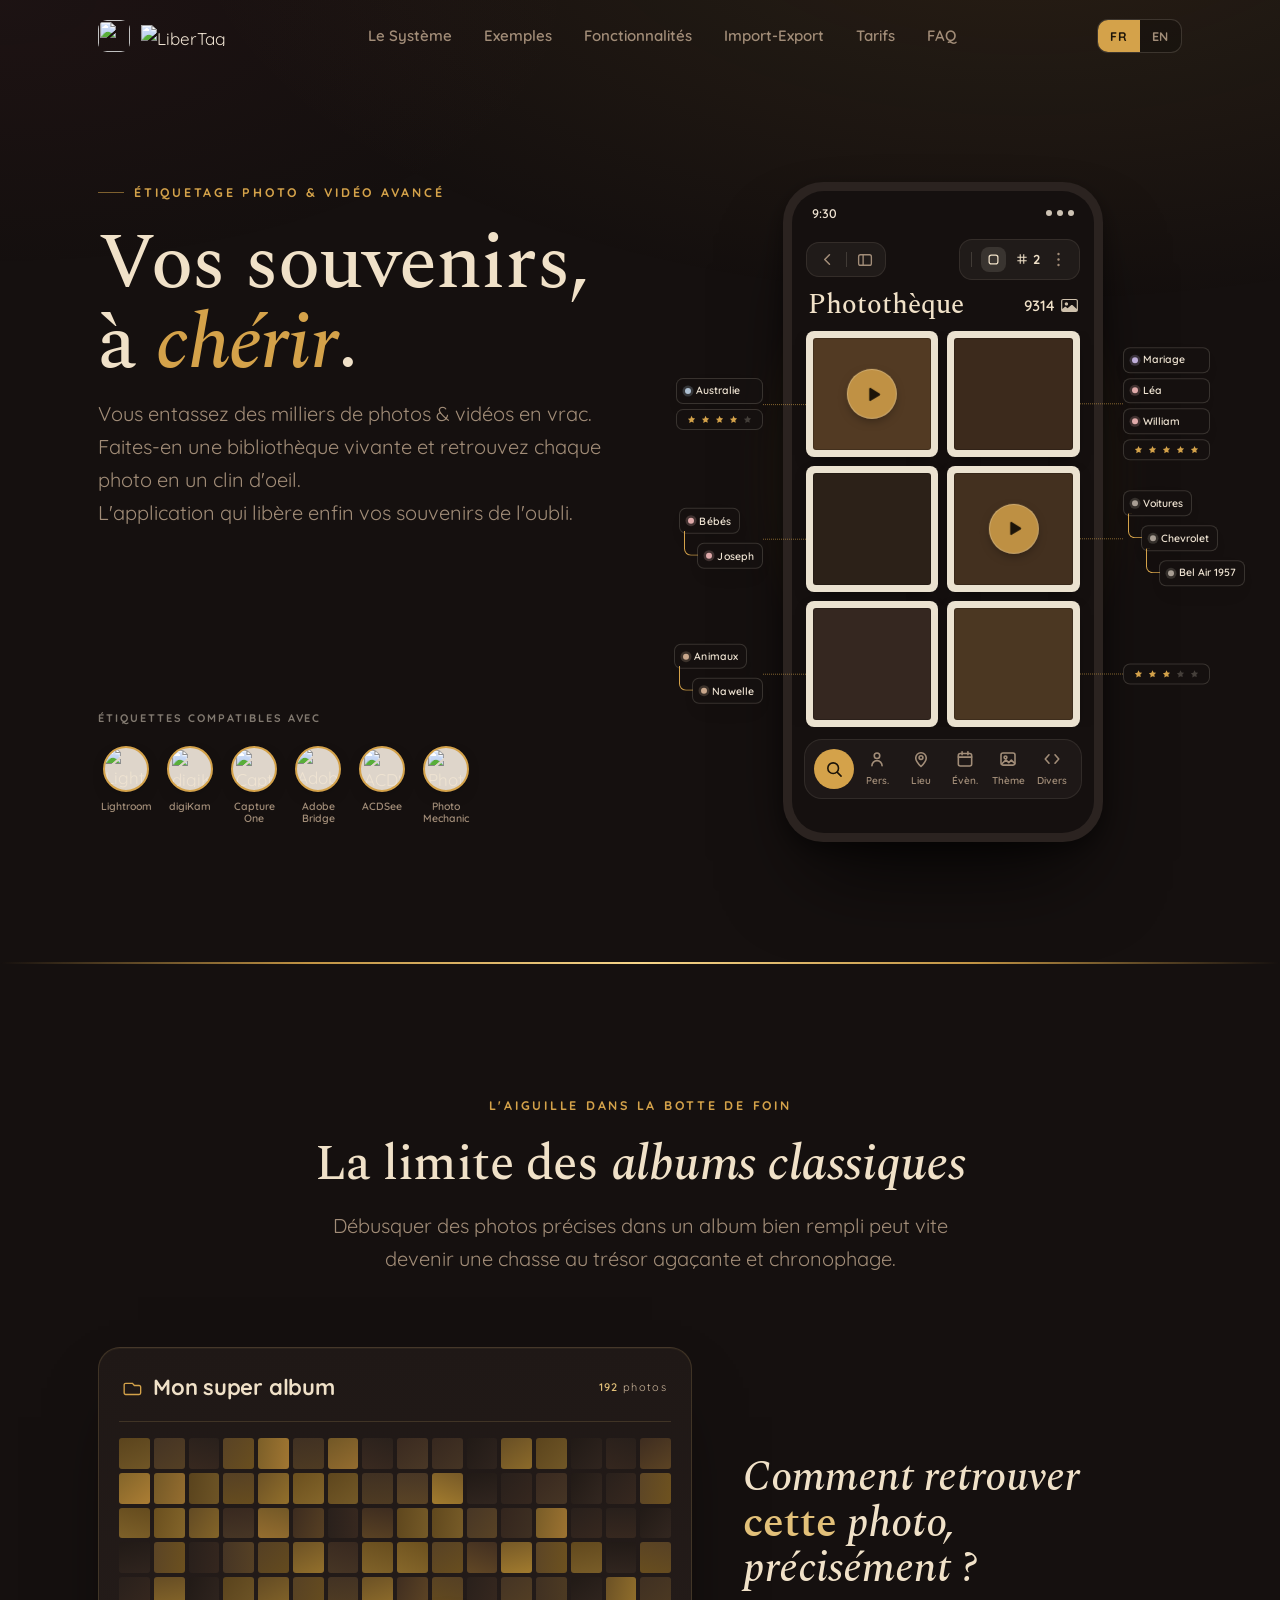
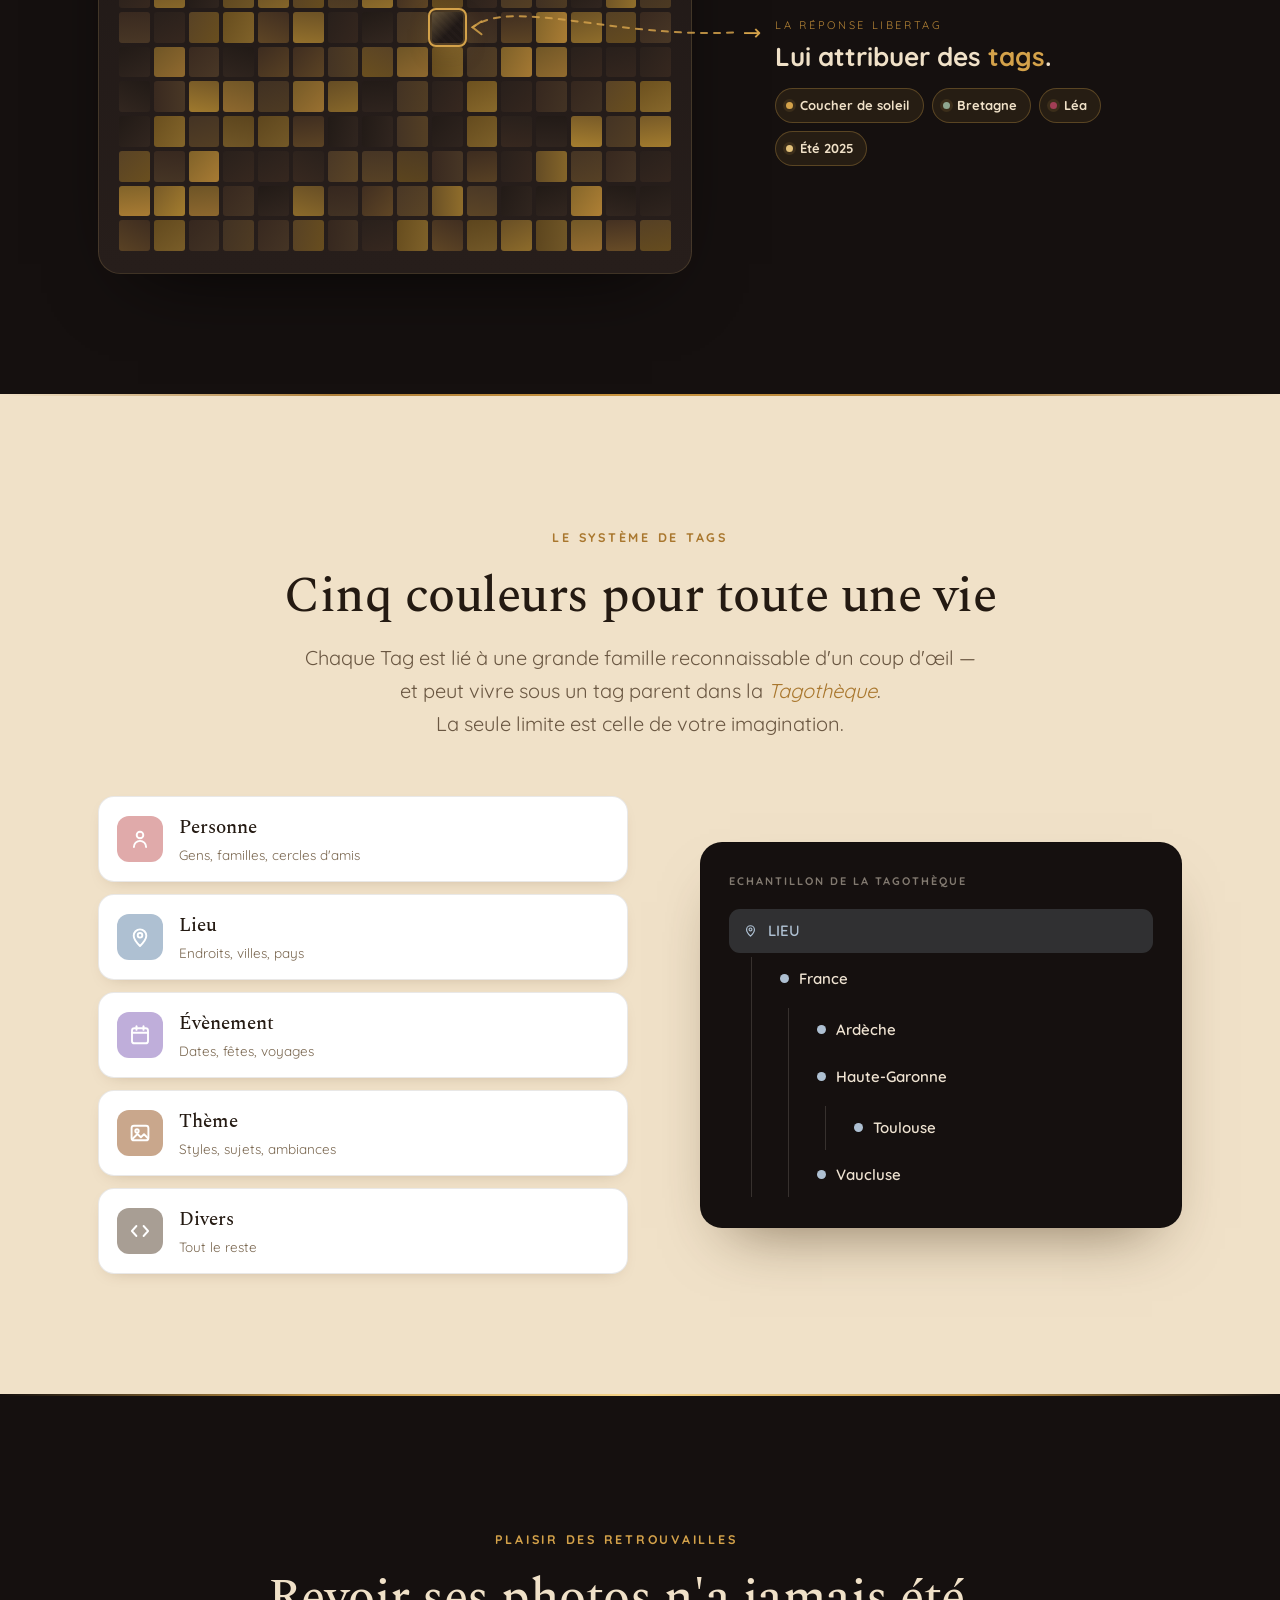
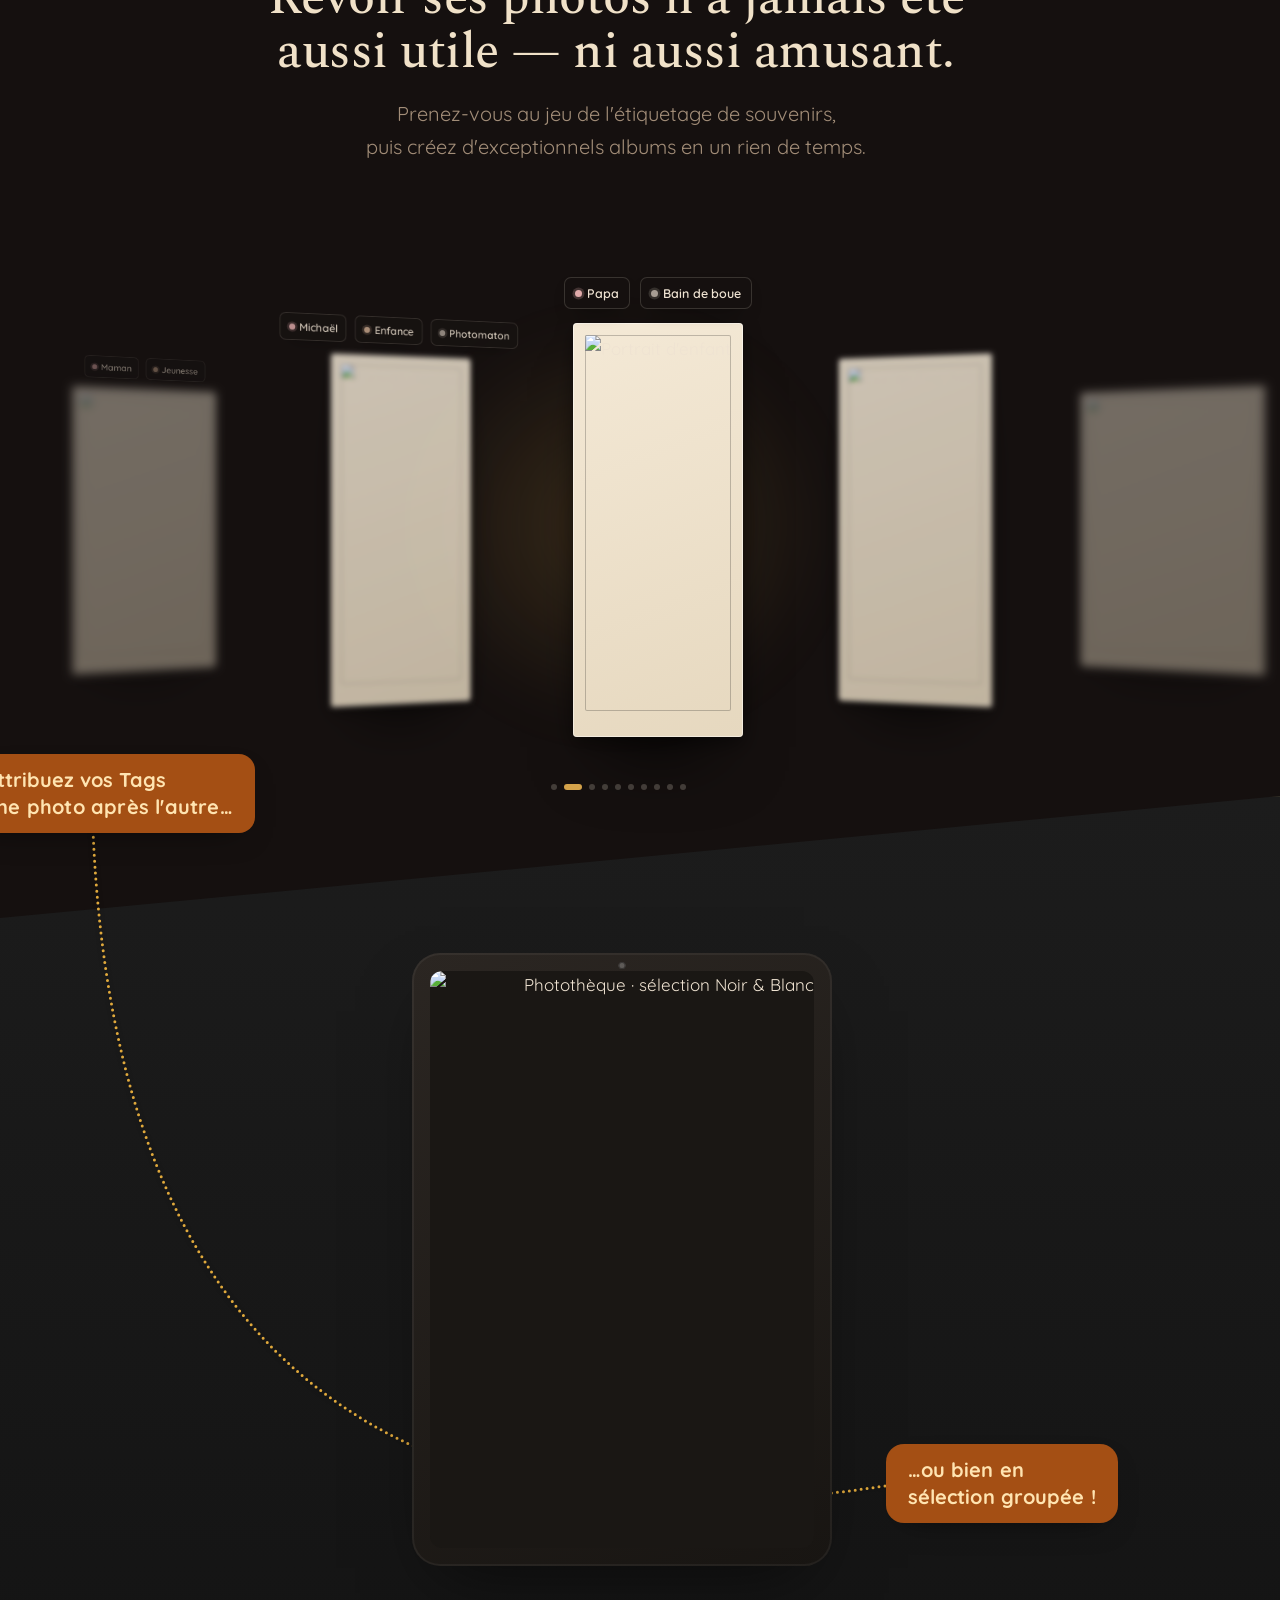
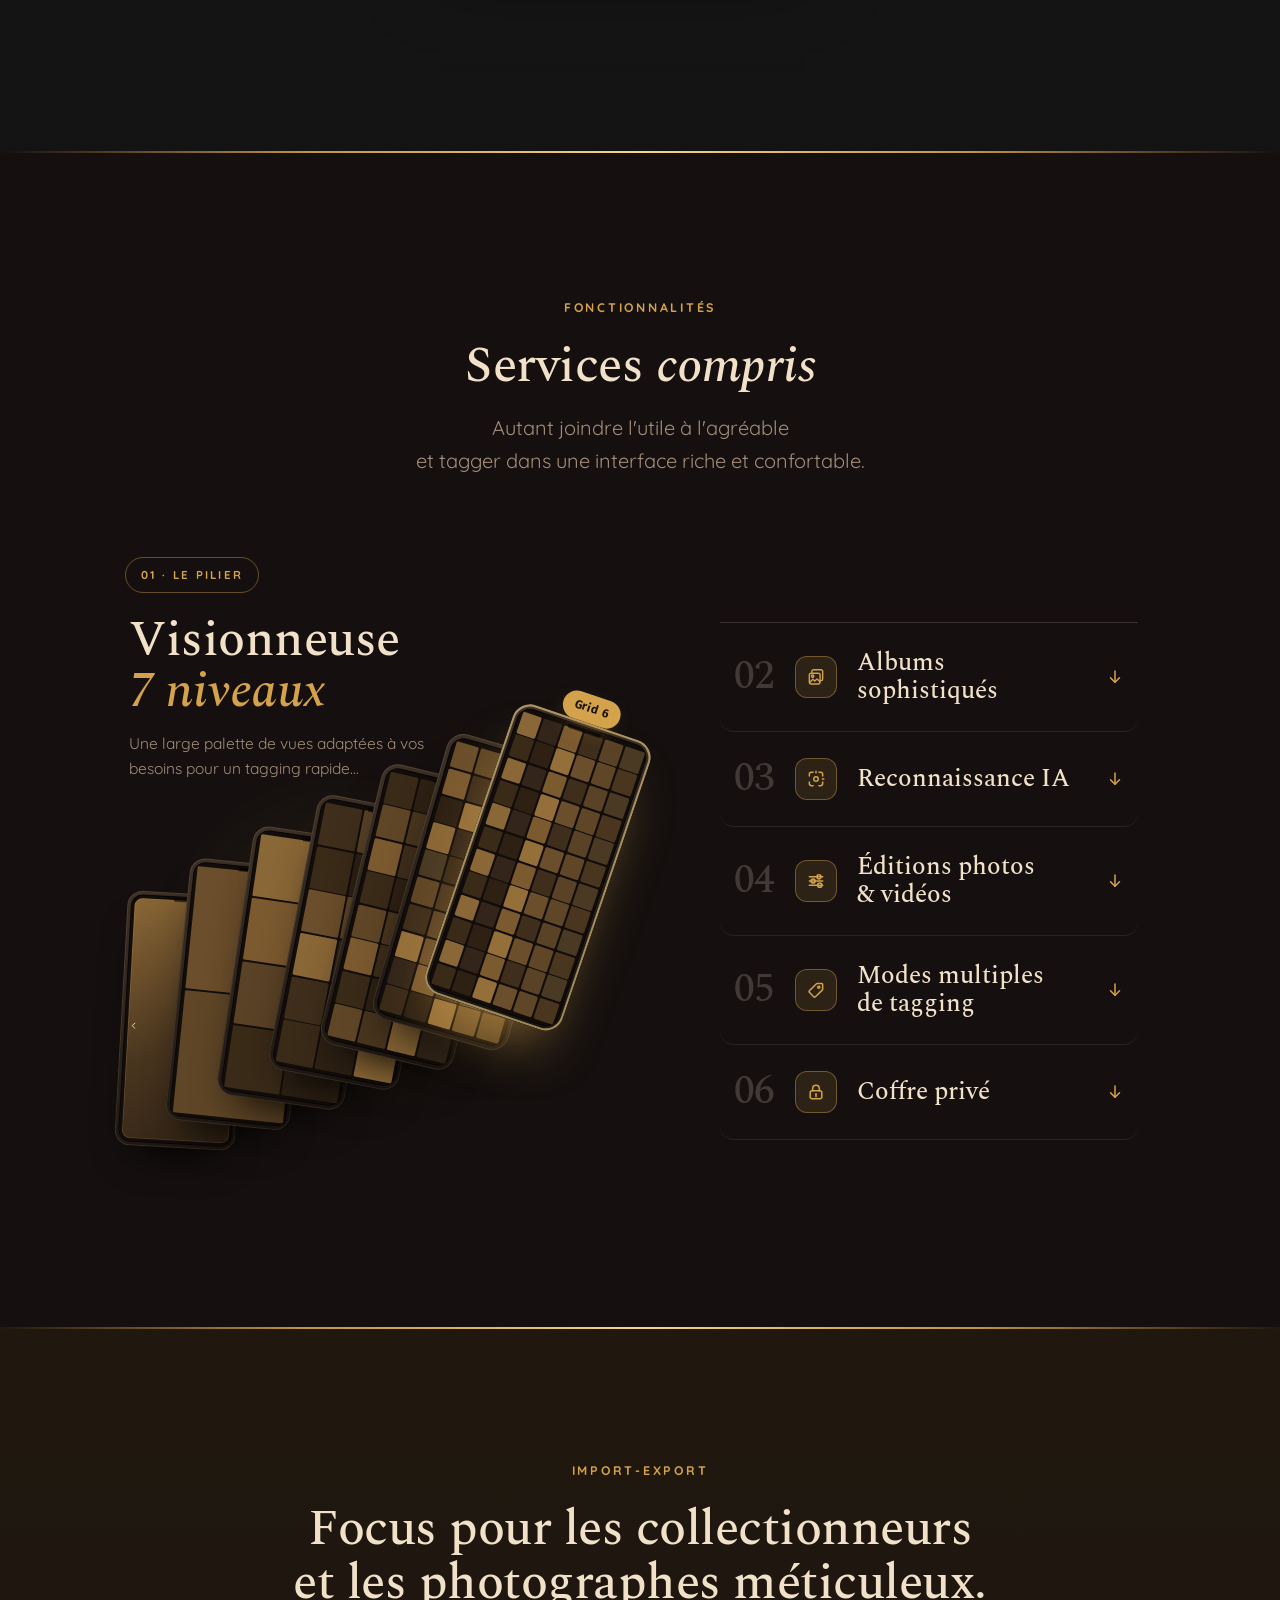
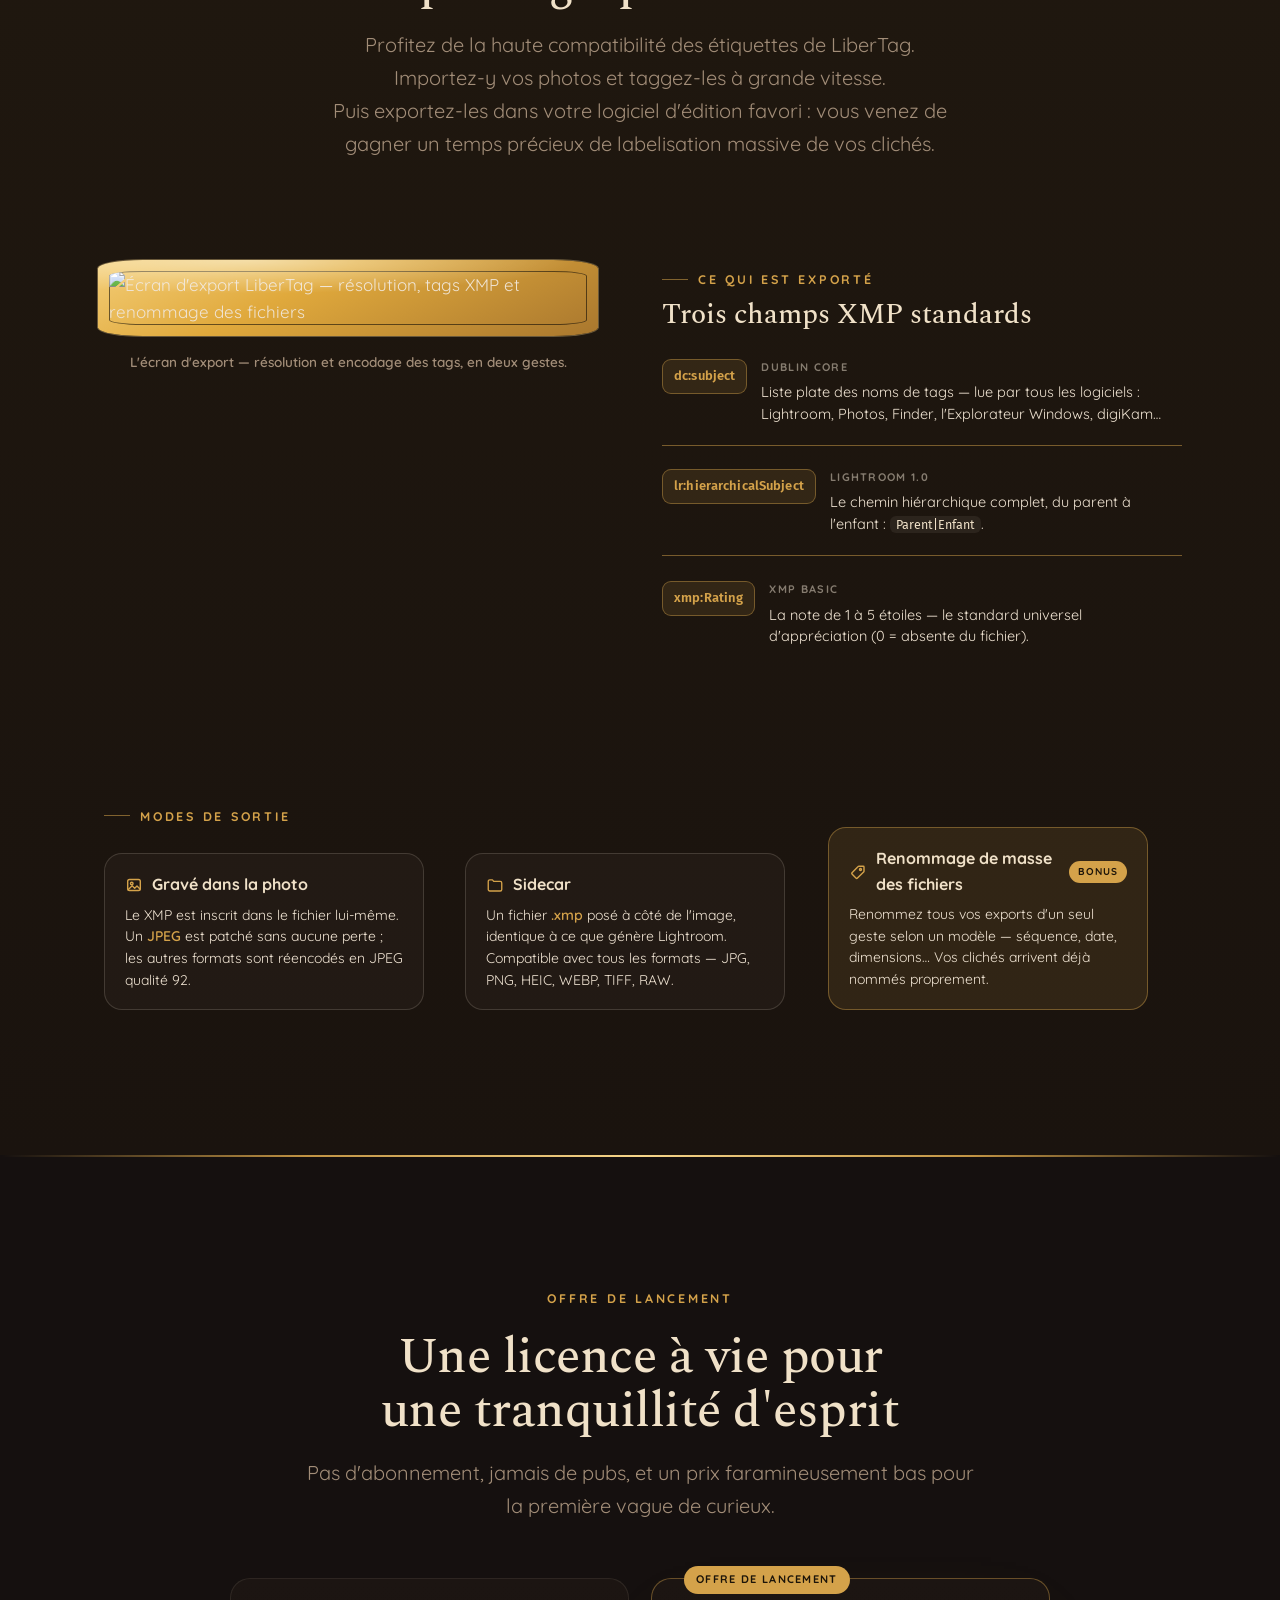
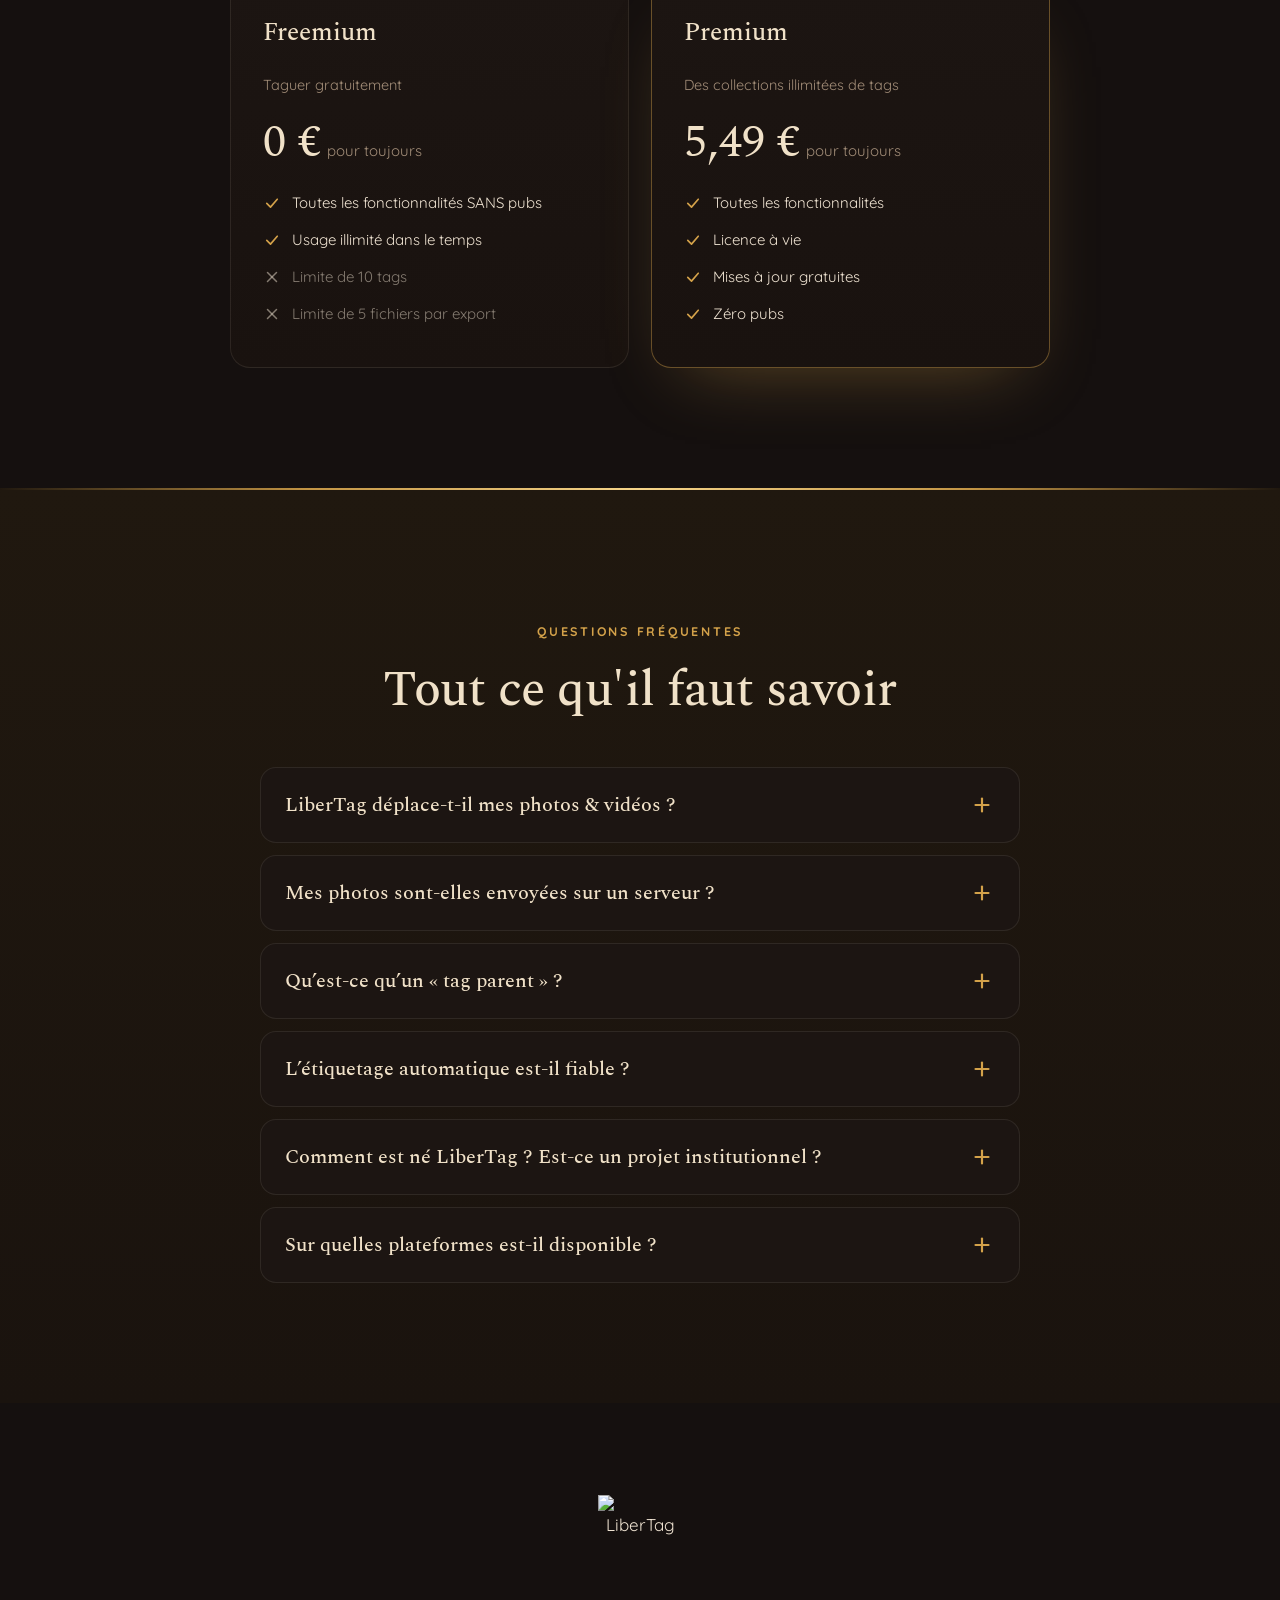
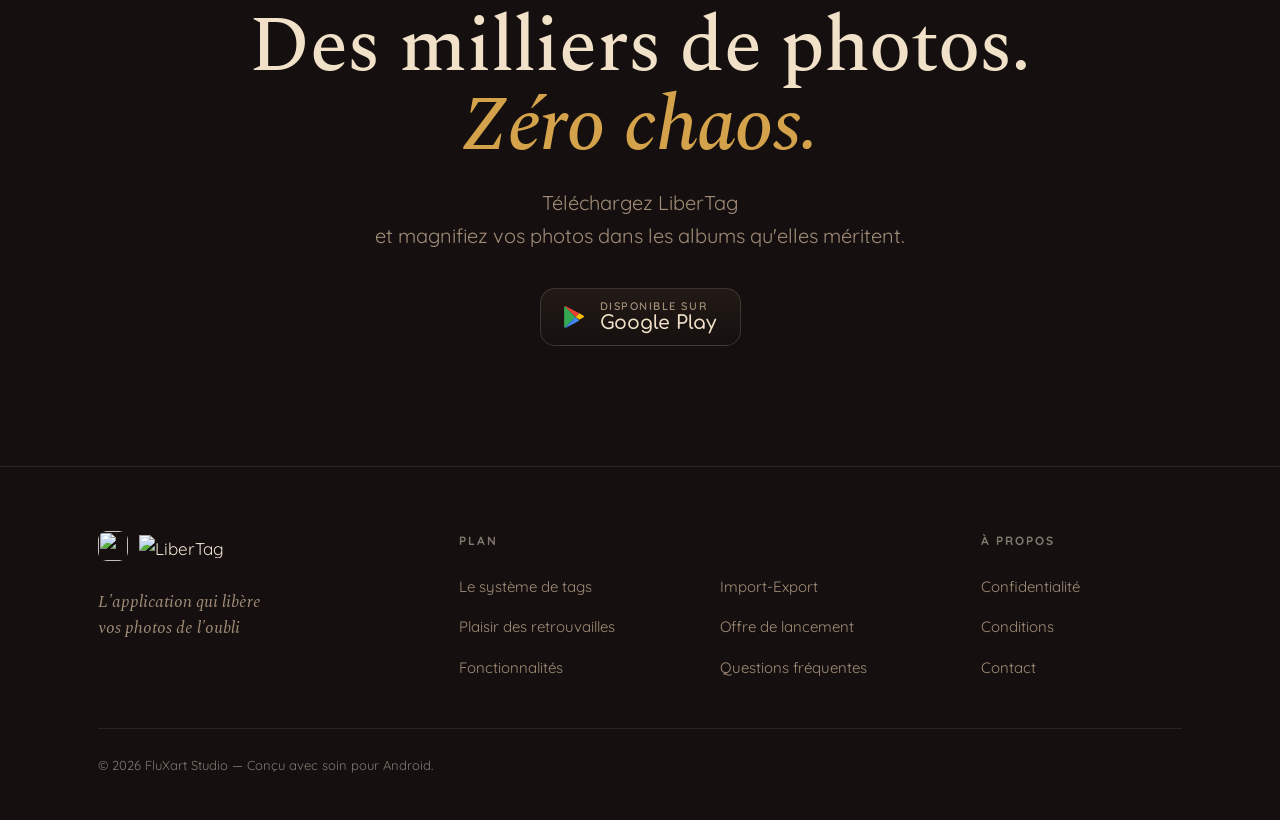
==== commit db073ccc: "Site web : 3+3 pastilles sur mobile, tap pour déplier, titre 04 vidéo, prix 5,49 € Co-Authored-By: C" ====
--- a/index.html
+++ b/index.html
@@ -146,6 +146,9 @@
                 <line x1="6" y1="6" x2="18" y2="18"/>
                 <line x1="18" y1="6" x2="6" y2="18"/>
             </symbol>
+            <symbol id="ic-videomark" viewBox="0 0 24 24">
+                <path fill="currentColor" d="M9.5 7.6v8.8c0 .5.6.9 1 .6l7.1-4.4c.4-.3.4-.9 0-1.2L10.5 7c-.4-.3-1 0-1 .6z"/>
+            </symbol>
             <symbol id="ic-play" viewBox="0 0 24 24">
                 <path fill="#34A853" d="M3.6 2.1 13.4 12 3.6 21.9c-.4-.2-.7-.6-.7-1.2V3.3c0-.6.3-1 .7-1.2z"/>
                 <path fill="#FBBC04" d="m16.9 8.5 3.6 2c.9.5.9 1.5 0 2l-3.6 2L13.4 12z"/>
@@ -234,9 +237,9 @@
             <section class="hero" data-hero="centered">
                 <div class="wrap">
                     <div class="hero-copy reveal">
-                        <p class="eyebrow"><span data-i18n="hero_eyebrow">Étiquetage photo avancé</span></p>
+                        <p class="eyebrow"><span data-i18n="hero_eyebrow">Étiquetage photo &amp; vidéo avancé</span></p>
                         <h1 class="display" data-i18n-html="hero_title">Vos souvenirs,<br/>à <em>chérir</em>.</h1>
-                        <p class="lead" data-i18n-html="hero_lead" style="margin: -10px 0px 36px;">N&apos;entassez plus vos milliers d&apos;images en vrac. <br class="br-lg"/>Faites-en une bibliothèque vivante et retrouvez chaque photo en un clin d&apos;oeil.<br>L&apos;application qui libère enfin vos photos de l&apos;oubli.</p>
+                        <p class="lead" data-i18n-html="hero_lead" style="margin: -10px 0px 36px;">Vous entassez des milliers de photos &amp; vidéos en vrac. <br class="br-lg"/>Faites-en une bibliothèque vivante et retrouvez chaque photo en un clin d&apos;oeil.<br>L&apos;application qui libère enfin vos souvenirs de l&apos;oubli.</p>
                         <div class="compat">
                             <p class="compat-label" data-i18n="compat_label">Étiquettes compatibles avec</p>
                             <div class="compat-rows">
@@ -387,6 +390,7 @@
                                     <div class="lt-grid">
                                         <div class="lt-photo" data-photo="1">
                                             <div class="ph" style="background:#523a23 url('uploads/ph2.png') center/cover"></div>
+                                            <span class="lt-vid" aria-hidden="true"><svg><use href="#ic-videomark"/></svg></span>
                                         </div>
                                         <div class="lt-photo" data-photo="2">
                                             <div class="ph" style="background:#3c2a1c url('uploads/ph1.jpg') center/cover"></div>
@@ -396,6 +400,7 @@
                                         </div>
                                         <div class="lt-photo" data-photo="4">
                                             <div class="ph" style="background:#43301f url('uploads/ph4.png') center/cover"></div>
+                                            <span class="lt-vid" aria-hidden="true"><svg><use href="#ic-videomark"/></svg></span>
                                         </div>
                                         <div class="lt-photo" data-photo="5">
                                             <div class="ph" style="background:#352720 url('uploads/ph5.png') center/cover"></div>
@@ -841,12 +846,12 @@
                                 <span class="fxr-ic"><svg width="20" height="20">
                                         <use href="#fx-sliders"/>
                                     </svg></span>
-                                <h3 class="fxr-t" data-i18n="svc4_t">Édition de photos</h3>
+                                <h3 class="fxr-t" data-i18n="svc4_t">Éditions photos &amp; vidéos</h3>
                                 <span class="fxr-go"><svg width="18" height="18">
                                         <use href="#fx-arrow"/>
                                     </svg></span>
                                 <div class="fxr-detail">
-                                    <p data-i18n="svc4_p">Une petite gamme d'outils élémentaires pour des retouches rapides, individuelles ou groupées : pivoter, rogner, luminosité, saturation et quelques filtres de base…</p>
+                                    <p data-i18n="svc4_p">Une gamme d'outils élémentaires de retouches photos et de montage vidéo.</p>
                                 </div>
                             </li>
                             <li tabindex="0">
@@ -927,7 +932,7 @@
             </section>
             <style>/* =========================================================
    FONCTIONNALITÉS — composition éditoriale "éventail"
-   ========================================================= */.fxr { padding: clamp(80px, 11vw, 150px) 0 120px; overflow: hidden; } /* ---- en-tête ---- */.fxr-head .eyebrow { justify-content: flex-start; } .fxr-head-row { display: grid; grid-template-columns: 1.25fr .75fr; gap: clamp(24px, 5vw, 70px); align-items: end; margin-bottom: clamp(40px, 6vw, 76px); } .fxr-headline { font-family: var(--serif); font-weight: 500; font-size: clamp(34px, 5.6vw, 68px); line-height: 1.02; letter-spacing: -.015em; color: var(--creme); margin: 0; } .fxr-headline em { font-style: italic; color: var(--accent); } .fxr-intro { margin: 0 0 8px; font-size: clamp(15px, 1.8vw, 18px); line-height: 1.6; color: var(--muted); max-width: 38ch; } @media (max-width: 880px) { .fxr-head-row {  grid-template-columns: 1fr;  align-items: start;  gap: 18px; } } /* ---- la grande répartition asymétrique ---- */.fxr-main { display: grid; grid-template-columns: minmax(0, 0.82fr) minmax(0, 1.18fr); gap: clamp(30px, 5vw, 76px); align-items: start; } /* ================= INDEX 02→06 ================= */.fxr-index { list-style: none; margin: 0; padding: 0; border-top: 1px solid var(--line-strong); position: relative; z-index: 4; } .fxr-index li { position: relative; display: grid; grid-template-columns: auto auto 1fr auto; align-items: center; column-gap: clamp(14px, 1.6vw, 22px); padding: clamp(18px, 2.2vw, 26px) 14px; border-bottom: 1px solid var(--line); border-radius: 14px; cursor: default; outline: none; transition: padding-left .3s cubic-bezier(.2,.7,.3,1), background .3s, border-color .3s; } .fxr-index li:hover, .fxr-index li:focus-visible { padding-left: 20px; border-bottom-color: var(--accent-line); background: rgba(212,162,74,.05); } .fxr-n { font-family: var(--serif); font-weight: 500; font-size: clamp(28px, 3.2vw, 40px); line-height: 1; color: rgba(239,227,210,.2); letter-spacing: -.02em; font-variant-numeric: tabular-nums; transition: color .3s; min-width: 1.6ch; } .fxr-index li:hover .fxr-n { color: var(--accent); } .fxr-ic { width: 42px; height: 42px; border-radius: 12px; display: inline-flex; align-items: center; justify-content: center; background: var(--accent-soft); color: var(--accent); border: 1px solid var(--accent-line); flex: none; transition: background .3s; } .fxr-index li:hover .fxr-ic { background: rgba(212,162,74,.18); } .fxr-t { font-family: var(--serif); font-weight: 500; font-size: clamp(19px, 2vw, 25px); line-height: 1.12; color: var(--creme); margin: 0; text-wrap: balance; } .fxr-go { color: var(--accent); display: inline-flex; opacity: 1; transform: rotate(90deg); transition: opacity .3s, transform .3s; } .fxr-index li:hover .fxr-go, .fxr-index li:focus-visible .fxr-go { opacity: 1; transform: rotate(90deg); } /* glissière : le détail se déploie sous le titre */.fxr-detail { grid-column: 3 / 5; grid-row: 2; overflow: hidden; margin: 0; max-height: 0; transition: max-height .46s cubic-bezier(.2,.7,.3,1); } .fxr-index li:hover .fxr-detail, .fxr-index li:focus-visible .fxr-detail { max-height: 16em; } .fxr-detail p { margin: 0; padding-top: 14px; font-size: 14.5px; line-height: 1.62; color: var(--muted); max-width: 48ch; opacity: 0; transform: translateY(-4px); transition: opacity .3s ease .08s, transform .4s cubic-bezier(.2,.7,.3,1) .08s; } .fxr-index li:hover .fxr-detail p, .fxr-index li:focus-visible .fxr-detail p { opacity: 1; transform: none; } /* ================= HÉROS — pilier + éventail ================= */.fxr-hero { position: relative; } .fxr-pillar-head { max-width: 34ch; } .fx-pill { display: inline-block; font-family: var(--ui); font-weight: 700; font-size: 11.5px; letter-spacing: .2em; text-transform: uppercase; color: var(--accent); border: 1px solid var(--accent-line); border-radius: 999px; padding: 8px 15px; } .fxr-micro { font-size: 11px; letter-spacing: .2em; text-transform: uppercase; color: var(--faint); font-weight: 700; margin: 20px 0 10px; } .fxr-pillar-title { font-family: var(--serif); font-weight: 500; font-size: clamp(32px, 4vw, 50px); line-height: 1.02; letter-spacing: -.01em; color: var(--creme); margin: 0; } .fxr-pillar-title em { font-style: italic; color: var(--accent); } .fxr-pillar-lead { font-size: 15.5px; line-height: 1.62; color: var(--muted); margin: 14px 0 0; max-width: 40ch; } .fxr-legend { display: flex; flex-wrap: wrap; gap: 7px; margin-top: 22px; } .fxr-chip { font-family: 'Fira Sans', var(--ui); font-size: 12px; font-weight: 600; letter-spacing: .03em; color: var(--muted); background: rgba(239,227,210,.05); border: 1px solid var(--line-strong); border-radius: 999px; padding: 5px 12px; white-space: nowrap; } .fxr-chip.on { color: var(--accent-ink); background: var(--accent); border-color: transparent; font-weight: 700; } /* ---- l'éventail ---- */.fan { position: relative; height: clamp(440px, 44vw, 600px); margin-top: clamp(28px, 3vw, 46px); } .fan-watermark { position: absolute; top: -6%; right: -2%; font-family: var(--serif); font-weight: 500; font-style: italic; font-size: clamp(280px, 36vw, 520px); line-height: .8; color: rgba(212,162,74,.05); z-index: 0; pointer-events: none; user-select: none; } .fan-glow { position: absolute; left: 36%; bottom: 6%; width: 70%; height: 70%; transform: translate(-50%, 0); background: radial-gradient(50% 50% at 50% 50%, rgba(212,162,74,.26), transparent 72%); filter: blur(24px); z-index: 0; pointer-events: none; } /* chaque téléphone, déployé radialement depuis le coin bas-gauche */.fan .vp { position: absolute; bottom: 0; left: 4%; margin: 0; width: clamp(104px, 12vw, 134px); transform-origin: bottom center; --x: calc(var(--i) * 1.02 * clamp(48px, 5.4vw, 66px) * var(--phone-spread, 1)); --y: calc(var(--i) * -1 * clamp(34px, 3.8vw, 46px) * var(--phone-spread, 1)); --rot: calc((var(--i) - 3) * 2.6deg); --sc: calc((0.9 + var(--i) * 0.03) * var(--phone-scale, 1)); transform: translate(var(--x), var(--y)) rotate(var(--rot)) scale(var(--sc)); z-index: calc(var(--i) + 1); transition: transform .4s cubic-bezier(.2,.7,.3,1), filter .4s; } .vp-phone { width: 100%; aspect-ratio: 9 / 19; border-radius: 17px; padding: 4px; background: linear-gradient(160deg, #3d3127, #1b1410); box-shadow: 0 26px 44px -22px rgba(0,0,0,.92), inset 0 0 0 1px rgba(246,213,138,.12); position: relative; transition: box-shadow .4s; } .vp-phone::before { content: ""; position: absolute; top: 6px; left: 50%; transform: translateX(-50%); width: 24%; height: 3.5px; border-radius: 3px; background: rgba(0,0,0,.55); z-index: 3; } .vp-screen { width: 100%; height: 100%; border-radius: 13px; overflow: hidden; background: #120d0b; display: grid; gap: 1.6px; padding: 5px 3.5px 3.5px; box-shadow: inset 0 0 0 1px rgba(0,0,0,.55); } .vp-screen i { display: block; border-radius: 1.5px; } /* swipe : une photo plein écran + chevrons */.vp-screen[data-mode="swipe"] { display: flex; align-items: center; justify-content: center; padding: 3.5px; position: relative; } .vp-swipe-photo { width: 100%; height: 100%; border-radius: 9px; background: linear-gradient(150deg, #8a6736, #4a361f 55%, #2e2114); box-shadow: inset 0 0 0 1px rgba(246,213,138,.14); } .vp-swipe-chev { position: absolute; top: 50%; transform: translateY(-50%); width: 11px; height: 11px; color: rgba(246,238,223,.9); } .vp-swipe-chev.l { left: 5px; } .vp-swipe-chev.r { right: 5px; } /* niveau de tête (Grid-6) */.fan .vp.is-active .vp-phone { box-shadow: 0 32px 50px -18px rgba(212,162,74,.6), inset 0 0 0 2px rgba(246,213,138,.6); } .fan .vp.is-active::after { content: "Grid 6"; position: absolute; top: -26px; left: 50%; transform: translateX(-50%); font-family: 'Fira Sans', var(--ui); font-size: 11px; font-weight: 700; letter-spacing: .04em; color: var(--accent-ink); background: var(--accent); padding: 4px 11px; border-radius: 999px; white-space: nowrap; box-shadow: 0 8px 20px -8px rgba(212,162,74,.6); } /* survol : le niveau passe devant et s'illumine, sans casser l'éventail */.fan .vp:hover { z-index: 40; filter: brightness(1.06); } .fan .vp:hover .vp-phone { box-shadow: 0 34px 54px -18px rgba(212,162,74,.55), inset 0 0 0 2px rgba(246,213,138,.5); } /* ---- responsive ---- */@media (max-width: 880px) { .fxr-main {  grid-template-columns: 1fr;  gap: 50px; }  .fan {  margin-inline: auto;  max-width: 560px; } } @media (max-width: 600px) { /* l'éventail se range en bande déroulante d'aplomb */ .fan {  height: auto;  display: flex;  gap: 12px;  overflow-x: auto;  padding: 26px 4px 14px;  -webkit-overflow-scrolling: touch; }  .fan-watermark, .fan-glow {  display: none; }  .fan .vp {  position: static;  flex: 0 0 auto;  width: 86px;  transform: none !important; }  .fan .vp.is-active {  transform: translateY(-10px) !important; }  .fan .vp.is-active::after {  top: -22px; }  /* sur tactile : la glissière reste ouverte */ .fxr-n {  color: var(--accent); }  .fxr-detail {  max-height: 16em; }  .fxr-detail p {  opacity: 1;  transform: none; }  .fxr-go {  opacity: 1;  transform: rotate(90deg); } } /* ===== déplacement libre par Tweaks (translate compose avec les transform) ===== *//* positions figées — transférables dans n'importe quelle section */.fx-pill { translate: -455px 0px; } .fxr-pillar-head { translate: -451px 22px; } .fan { translate: -447px -168px; rotate: 11deg; --phone-spread: 0.7; --phone-scale: 1; } .fxr-index { translate: 622px 65px; }</style>
+   ========================================================= */.fxr { padding: clamp(80px, 11vw, 150px) 0 120px; overflow: hidden; } /* ---- en-tête ---- */.fxr-head .eyebrow { justify-content: flex-start; } .fxr-head-row { display: grid; grid-template-columns: 1.25fr .75fr; gap: clamp(24px, 5vw, 70px); align-items: end; margin-bottom: clamp(40px, 6vw, 76px); } .fxr-headline { font-family: var(--serif); font-weight: 500; font-size: clamp(34px, 5.6vw, 68px); line-height: 1.02; letter-spacing: -.015em; color: var(--creme); margin: 0; } .fxr-headline em { font-style: italic; color: var(--accent); } .fxr-intro { margin: 0 0 8px; font-size: clamp(15px, 1.8vw, 18px); line-height: 1.6; color: var(--muted); max-width: 38ch; } @media (max-width: 880px) { .fxr-head-row {  grid-template-columns: 1fr;  align-items: start;  gap: 18px; } } /* ---- la grande répartition asymétrique ---- */.fxr-main { display: grid; grid-template-columns: minmax(0, 0.82fr) minmax(0, 1.18fr); gap: clamp(30px, 5vw, 76px); align-items: start; } /* ================= INDEX 02→06 ================= */.fxr-index { list-style: none; margin: 0; padding: 0; border-top: 1px solid var(--line-strong); position: relative; z-index: 4; } .fxr-index li { position: relative; display: grid; grid-template-columns: auto auto 1fr auto; align-items: center; column-gap: clamp(14px, 1.6vw, 22px); padding: clamp(18px, 2.2vw, 26px) 14px; border-bottom: 1px solid var(--line); border-radius: 14px; cursor: pointer; outline: none; transition: padding-left .3s cubic-bezier(.2,.7,.3,1), background .3s, border-color .3s; } .fxr-index li:hover, .fxr-index li:focus-visible, .fxr-index li.is-open { padding-left: 20px; border-bottom-color: var(--accent-line); background: rgba(212,162,74,.05); } .fxr-n { font-family: var(--serif); font-weight: 500; font-size: clamp(28px, 3.2vw, 40px); line-height: 1; color: rgba(239,227,210,.2); letter-spacing: -.02em; font-variant-numeric: tabular-nums; transition: color .3s; min-width: 1.6ch; } .fxr-index li:hover .fxr-n, .fxr-index li.is-open .fxr-n { color: var(--accent); } .fxr-ic { width: 42px; height: 42px; border-radius: 12px; display: inline-flex; align-items: center; justify-content: center; background: var(--accent-soft); color: var(--accent); border: 1px solid var(--accent-line); flex: none; transition: background .3s; } .fxr-index li:hover .fxr-ic, .fxr-index li.is-open .fxr-ic { background: rgba(212,162,74,.18); } .fxr-t { font-family: var(--serif); font-weight: 500; font-size: clamp(19px, 2vw, 25px); line-height: 1.12; color: var(--creme); margin: 0; text-wrap: balance; } .fxr-go { color: var(--accent); display: inline-flex; opacity: 1; transform: rotate(90deg); transition: opacity .3s, transform .3s; } .fxr-index li.is-open .fxr-go { transform: rotate(-90deg); } /* glissière : le détail se déploie sous le titre */.fxr-detail { grid-column: 3 / 5; grid-row: 2; overflow: hidden; margin: 0; max-height: 0; transition: max-height .46s cubic-bezier(.2,.7,.3,1); } .fxr-index li:hover .fxr-detail, .fxr-index li:focus-visible .fxr-detail, .fxr-index li.is-open .fxr-detail { max-height: 16em; } .fxr-detail p { margin: 0; padding-top: 14px; font-size: 14.5px; line-height: 1.62; color: var(--muted); max-width: 48ch; opacity: 0; transform: translateY(-4px); transition: opacity .3s ease .08s, transform .4s cubic-bezier(.2,.7,.3,1) .08s; } .fxr-index li:hover .fxr-detail p, .fxr-index li:focus-visible .fxr-detail p, .fxr-index li.is-open .fxr-detail p { opacity: 1; transform: none; } /* ================= HÉROS — pilier + éventail ================= */.fxr-hero { position: relative; } .fxr-pillar-head { max-width: 34ch; } .fx-pill { display: inline-block; font-family: var(--ui); font-weight: 700; font-size: 11.5px; letter-spacing: .2em; text-transform: uppercase; color: var(--accent); border: 1px solid var(--accent-line); border-radius: 999px; padding: 8px 15px; } .fxr-micro { font-size: 11px; letter-spacing: .2em; text-transform: uppercase; color: var(--faint); font-weight: 700; margin: 20px 0 10px; } .fxr-pillar-title { font-family: var(--serif); font-weight: 500; font-size: clamp(32px, 4vw, 50px); line-height: 1.02; letter-spacing: -.01em; color: var(--creme); margin: 0; } .fxr-pillar-title em { font-style: italic; color: var(--accent); } .fxr-pillar-lead { font-size: 15.5px; line-height: 1.62; color: var(--muted); margin: 14px 0 0; max-width: 40ch; } .fxr-legend { display: flex; flex-wrap: wrap; gap: 7px; margin-top: 22px; } .fxr-chip { font-family: 'Fira Sans', var(--ui); font-size: 12px; font-weight: 600; letter-spacing: .03em; color: var(--muted); background: rgba(239,227,210,.05); border: 1px solid var(--line-strong); border-radius: 999px; padding: 5px 12px; white-space: nowrap; } .fxr-chip.on { color: var(--accent-ink); background: var(--accent); border-color: transparent; font-weight: 700; } /* ---- l'éventail ---- */.fan { position: relative; height: clamp(440px, 44vw, 600px); margin-top: clamp(28px, 3vw, 46px); } .fan-watermark { position: absolute; top: -6%; right: -2%; font-family: var(--serif); font-weight: 500; font-style: italic; font-size: clamp(280px, 36vw, 520px); line-height: .8; color: rgba(212,162,74,.05); z-index: 0; pointer-events: none; user-select: none; } .fan-glow { position: absolute; left: 36%; bottom: 6%; width: 70%; height: 70%; transform: translate(-50%, 0); background: radial-gradient(50% 50% at 50% 50%, rgba(212,162,74,.26), transparent 72%); filter: blur(24px); z-index: 0; pointer-events: none; } /* chaque téléphone, déployé radialement depuis le coin bas-gauche */.fan .vp { position: absolute; bottom: 0; left: 4%; margin: 0; width: clamp(104px, 12vw, 134px); transform-origin: bottom center; --x: calc(var(--i) * 1.02 * clamp(48px, 5.4vw, 66px) * var(--phone-spread, 1)); --y: calc(var(--i) * -1 * clamp(34px, 3.8vw, 46px) * var(--phone-spread, 1)); --rot: calc((var(--i) - 3) * 2.6deg); --sc: calc((0.9 + var(--i) * 0.03) * var(--phone-scale, 1)); transform: translate(var(--x), var(--y)) rotate(var(--rot)) scale(var(--sc)); z-index: calc(var(--i) + 1); transition: transform .4s cubic-bezier(.2,.7,.3,1), filter .4s; } .vp-phone { width: 100%; aspect-ratio: 9 / 19; border-radius: 17px; padding: 4px; background: linear-gradient(160deg, #3d3127, #1b1410); box-shadow: 0 26px 44px -22px rgba(0,0,0,.92), inset 0 0 0 1px rgba(246,213,138,.12); position: relative; transition: box-shadow .4s; } .vp-phone::before { content: ""; position: absolute; top: 6px; left: 50%; transform: translateX(-50%); width: 24%; height: 3.5px; border-radius: 3px; background: rgba(0,0,0,.55); z-index: 3; } .vp-screen { width: 100%; height: 100%; border-radius: 13px; overflow: hidden; background: #120d0b; display: grid; gap: 1.6px; padding: 5px 3.5px 3.5px; box-shadow: inset 0 0 0 1px rgba(0,0,0,.55); } .vp-screen i { display: block; border-radius: 1.5px; } /* swipe : une photo plein écran + chevrons */.vp-screen[data-mode="swipe"] { display: flex; align-items: center; justify-content: center; padding: 3.5px; position: relative; } .vp-swipe-photo { width: 100%; height: 100%; border-radius: 9px; background: linear-gradient(150deg, #8a6736, #4a361f 55%, #2e2114); box-shadow: inset 0 0 0 1px rgba(246,213,138,.14); } .vp-swipe-chev { position: absolute; top: 50%; transform: translateY(-50%); width: 11px; height: 11px; color: rgba(246,238,223,.9); } .vp-swipe-chev.l { left: 5px; } .vp-swipe-chev.r { right: 5px; } /* niveau de tête (Grid-6) */.fan .vp.is-active .vp-phone { box-shadow: 0 32px 50px -18px rgba(212,162,74,.6), inset 0 0 0 2px rgba(246,213,138,.6); } .fan .vp.is-active::after { content: "Grid 6"; position: absolute; top: -26px; left: 50%; transform: translateX(-50%); font-family: 'Fira Sans', var(--ui); font-size: 11px; font-weight: 700; letter-spacing: .04em; color: var(--accent-ink); background: var(--accent); padding: 4px 11px; border-radius: 999px; white-space: nowrap; box-shadow: 0 8px 20px -8px rgba(212,162,74,.6); } /* survol : le niveau passe devant et s'illumine, sans casser l'éventail */.fan .vp:hover { z-index: 40; filter: brightness(1.06); } .fan .vp:hover .vp-phone { box-shadow: 0 34px 54px -18px rgba(212,162,74,.55), inset 0 0 0 2px rgba(246,213,138,.5); } /* ---- responsive ---- */@media (max-width: 880px) { .fxr-main {  grid-template-columns: 1fr;  gap: 50px; }  .fan {  margin-inline: auto;  max-width: 560px; } } @media (max-width: 600px) { /* l'éventail se range en bande déroulante d'aplomb */ .fan {  height: auto;  display: flex;  gap: 12px;  overflow-x: auto;  padding: 26px 4px 14px;  -webkit-overflow-scrolling: touch; }  .fan-watermark, .fan-glow {  display: none; }  .fan .vp {  position: static;  flex: 0 0 auto;  width: 86px;  transform: none !important; }  .fan .vp.is-active {  transform: translateY(-10px) !important; }  .fan .vp.is-active::after {  top: -22px; }  } /* ===== déplacement libre par Tweaks (translate compose avec les transform) ===== *//* positions figées — transférables dans n'importe quelle section */.fx-pill { translate: -455px 0px; } .fxr-pillar-head { translate: -451px 22px; } .fan { translate: -447px -168px; rotate: 11deg; --phone-spread: 0.7; --phone-scale: 1; } .fxr-index { translate: 622px 65px; }</style>
             <!-- ============================ IMPORT / EXPORT ============================ -->
             <section class="band band-panel band-seam" id="import-export">
                 <style>.xmp-showcase { position: relative; display: grid; grid-template-columns: minmax(0,1fr) minmax(0,1.04fr); align-items: start; gap: clamp(34px,5vw,72px); margin-top: clamp(40px,6vw,72px); } /* écran d'export — squircle à cadre doré */.xmp-frame { position: relative; padding: 11px; border-radius: 9% / 11%; background: linear-gradient(155deg,#F4CE78,#E0A93C 40%,#A9772E); box-shadow: 0 44px 96px -46px rgba(0,0,0,.9),0 0 0 1px rgba(246,213,138,.35); } .xmp-frame::after { content: ""; position: absolute; inset: 0; border-radius: inherit; pointer-events: none; background: radial-gradient(120% 80% at 30% 0%,rgba(255,247,225,.55),rgba(255,247,225,0) 55%); mix-blend-mode: screen; } .xmp-frame img { display: block; width: 100%; border-radius: 7% / 9%; box-shadow: inset 0 0 0 1px rgba(0,0,0,.55); } .xmp-cap { margin: 16px 6px 0; font-size: 13.5px; line-height: 1.5; color: var(--muted); text-align: center; font-weight: 600; } /* synthèse */.xmp-syn { display: flex; flex-direction: column; gap: clamp(30px,3.4vw,42px); } .xmp-block > .eyebrow { margin-bottom: 10px; } .xmp-block h3 { font-family: var(--serif); font-weight: 500; font-size: clamp(22px,2.4vw,28px); color: var(--creme); margin: 0 0 16px; line-height: 1.12; } .xmp-fields { list-style: none; margin: 0; padding: 0; } .xmp-fields li { display: grid; grid-template-columns: auto 1fr; gap: 3px 14px; align-items: baseline; padding: 15px 0; border-top: 1px solid var(--line); } .xmp-fields li:first-child { border-top: 0; padding-top: 2px; } .xmp-fields code { grid-row: span 2; align-self: start; font-family: 'Fira Sans',var(--ui); font-weight: 600; font-size: 13px; letter-spacing: .01em; color: var(--accent); background: var(--accent-soft); border: 1px solid var(--accent-line); border-radius: 9px; padding: 6px 11px; white-space: nowrap; } .xmp-fields .ns { font-size: 11px; font-weight: 700; letter-spacing: .12em; text-transform: uppercase; color: var(--faint); } .xmp-fields p { margin: 2px 0 0; font-size: 14.5px; line-height: 1.5; color: var(--ink); } .xmp-fields .kpath { font-family: 'Fira Sans',var(--ui); font-size: 12.5px; color: var(--creme); background: rgba(239,227,210,.07); border-radius: 6px; padding: 1px 6px; white-space: nowrap; } .xmp-note { margin: 18px 0 0; font-size: 13px; line-height: 1.55; color: var(--muted); font-style: italic; } .xmp-modes { display: flex; flex-direction: column; gap: 12px; } .xmp-mode { position: relative; padding: 18px 20px; border-radius: 18px; background: rgba(239,227,210,.03); border: 1px solid var(--line-strong); } .xmp-mode.featured { border-color: var(--accent-line); background: var(--accent-soft); } .xmp-mode .mh { display: flex; align-items: center; gap: 10px; margin-bottom: 7px; } .xmp-mode .mt { font-family: var(--ui); font-weight: 700; font-size: 16px; color: var(--creme); display: inline-flex; align-items: center; gap: 9px; } .xmp-mode .mt svg { width: 18px; height: 18px; color: var(--accent); flex: none; } .xmp-mode .badge { font-size: 10px; font-weight: 800; letter-spacing: .1em; text-transform: uppercase; color: var(--accent-ink); background: var(--accent); border-radius: 999px; padding: 3px 9px; } .xmp-mode p { margin: 0; font-size: 14px; line-height: 1.55; color: var(--ink); } .xmp-mode p .em { color: var(--accent); font-weight: 600; } @media (max-width:880px){ .xmp-showcase {  grid-template-columns: 1fr;  gap: 40px; }  .xmp-frame {  max-width: 480px;  margin: 0 auto; } }</style>
@@ -1030,12 +1035,12 @@
                                 <li class="off">
                                     <svg width="18" height="18">
                                         <use href="#ic-close"/>
-                                    </svg>                                     <span data-i18n="plan1_f3">Limite de 20 tags</span>
+                                    </svg>                                     <span data-i18n="plan1_f3">Limite de 10 tags</span>
                                 </li>
                                 <li class="off">
                                     <svg width="18" height="18">
                                         <use href="#ic-close"/>
-                                    </svg>                                     <span data-i18n="plan1_f4">Limite de 20 photos par export</span>
+                                    </svg>                                     <span data-i18n="plan1_f4">Limite de 5 fichiers par export</span>
                                 </li>
                             </ul>
                         </div>
@@ -1044,7 +1049,7 @@
                             <h3 data-i18n="plan2_t">Premium</h3>
                             <p class="ptag" data-i18n="plan2_tag">Des collections illimitées de tags</p>
                             <div class="price">
-                                <span class="amt" data-i18n="plan2_price">7,49 €</span>
+                                <span class="amt" data-i18n="plan2_price">5,49 €</span>
                                 <span class="per" data-i18n="plan2_per">pour toujours</span>
                             </div>
                             <ul>
@@ -1090,7 +1095,7 @@
                     <h2 class="display" data-i18n-html="cta_title">Des milliers de photos.<br/><em>Zéro chaos.</em></h2>
                     <p class="lead" style="margin:0 auto" data-i18n-html="cta_lead">Téléchargez LiberTag <br>et magnifiez vos photos dans les albums qu'elles méritent.</p>
                     <div class="cta-actions">
-                        <a href="#" class="play-badge"> <svg class="glyph">
+                        <a href="https://play.google.com/store/apps/details?id=com.libertag.myapp" class="play-badge" target="_blank" rel="noopener"> <svg class="glyph">
                                 <use href="#ic-play"/>
                             </svg> <span class="pb-text"><span class="pb-small" data-i18n="badge_small">Disponible sur</span><span class="pb-big">Google Play</span></span> </a>
                     </div>
--- a/site.css
+++ b/site.css
@@ -1178,6 +1178,33 @@
     background-position: center;
 }
 
+/* repère « c'est une vidéo » sur une vignette du hero.
+   Le flou porte sur la photo DERRIÈRE le disque, jamais sur le triangle :
+   un pictogramme flouté ne se lit plus. */
+.lt-vid {
+    position: absolute;
+    top: 50%;
+    left: 50%;
+    transform: translate(-50%, -50%);
+    width: 38%;
+    aspect-ratio: 1;
+    border-radius: 50%;
+    display: grid;
+    place-items: center;
+    background: rgba(212, 162, 74, .85);
+    -webkit-backdrop-filter: blur(4px);
+    backdrop-filter: blur(4px);
+    box-shadow: inset 0 0 0 1px rgba(246, 238, 223, .3), 0 4px 12px -4px rgba(0, 0, 0, .5);
+    pointer-events: none;
+    z-index: 2;
+}
+
+.lt-vid svg {
+    width: 62%;
+    height: 62%;
+    color: var(--accent-ink);
+}
+
 .lt-photo .corner {
     position: absolute;
     top: 0;
@@ -2504,14 +2531,29 @@
     }
 }
 
+/* --- la rangée « compatibles avec » ne tient plus sur une ligne (< 416px) ---
+   6 pastilles de 56px + 5 gaps de 8px = 376px, plus 2 x 20px de marge
+   latérale = 416px. Au-dessus, les six restent sur une ligne (consigne
+   Franck : la grille ne s'applique QUE si elles ne passent pas toutes).
+   En dessous, un simple flex-wrap remplirait la ligne au maximum (5 + 1) :
+   il faut imposer 3 colonnes pour obtenir 3 + 3. */
+@media (max-width: 415px) {
+    .compat-row {
+        display: grid;
+        grid-template-columns: repeat(3, 56px);
+        row-gap: 20px;
+        justify-content: center;
+    }
+
+    /* la césure entre les deux rangées (20px) ne doit pas se lire plus fort
+       que la fin du bloc : on relève la marge basse en conséquence. */
+    .compat {
+        margin-bottom: 24px;
+    }
+}
+
 /* --- très petits écrans (≤ 540px) --- */
 @media (max-width: 540px) {
-    /* logos « compatibles avec » : passage à la ligne au lieu de déborder */
-    .compat-row {
-        flex-wrap: wrap;
-        justify-content: center;
-    }
-
     /* chips flottantes du hero : rapprochées du téléphone et légèrement
        réduites pour rester entières à l'écran (jamais masquées) */
     .fc1, .fc3, .fc5 {
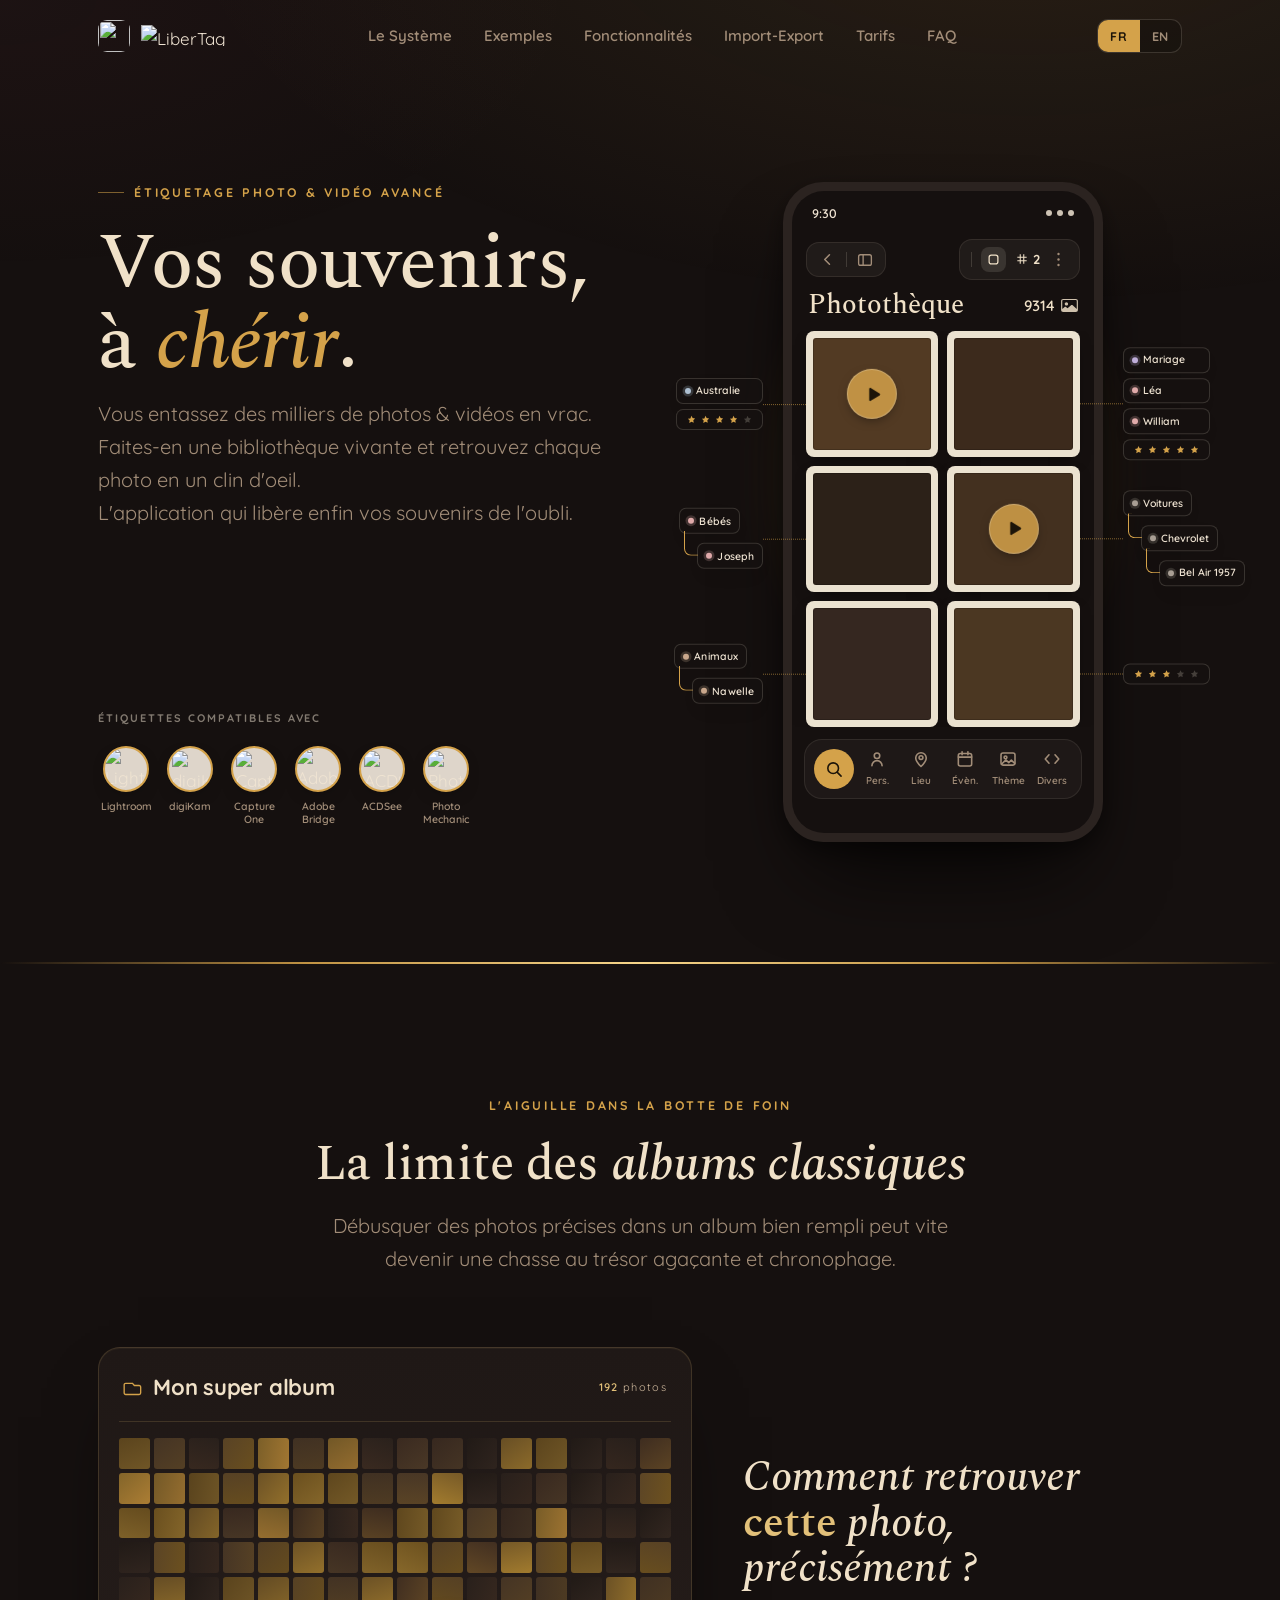
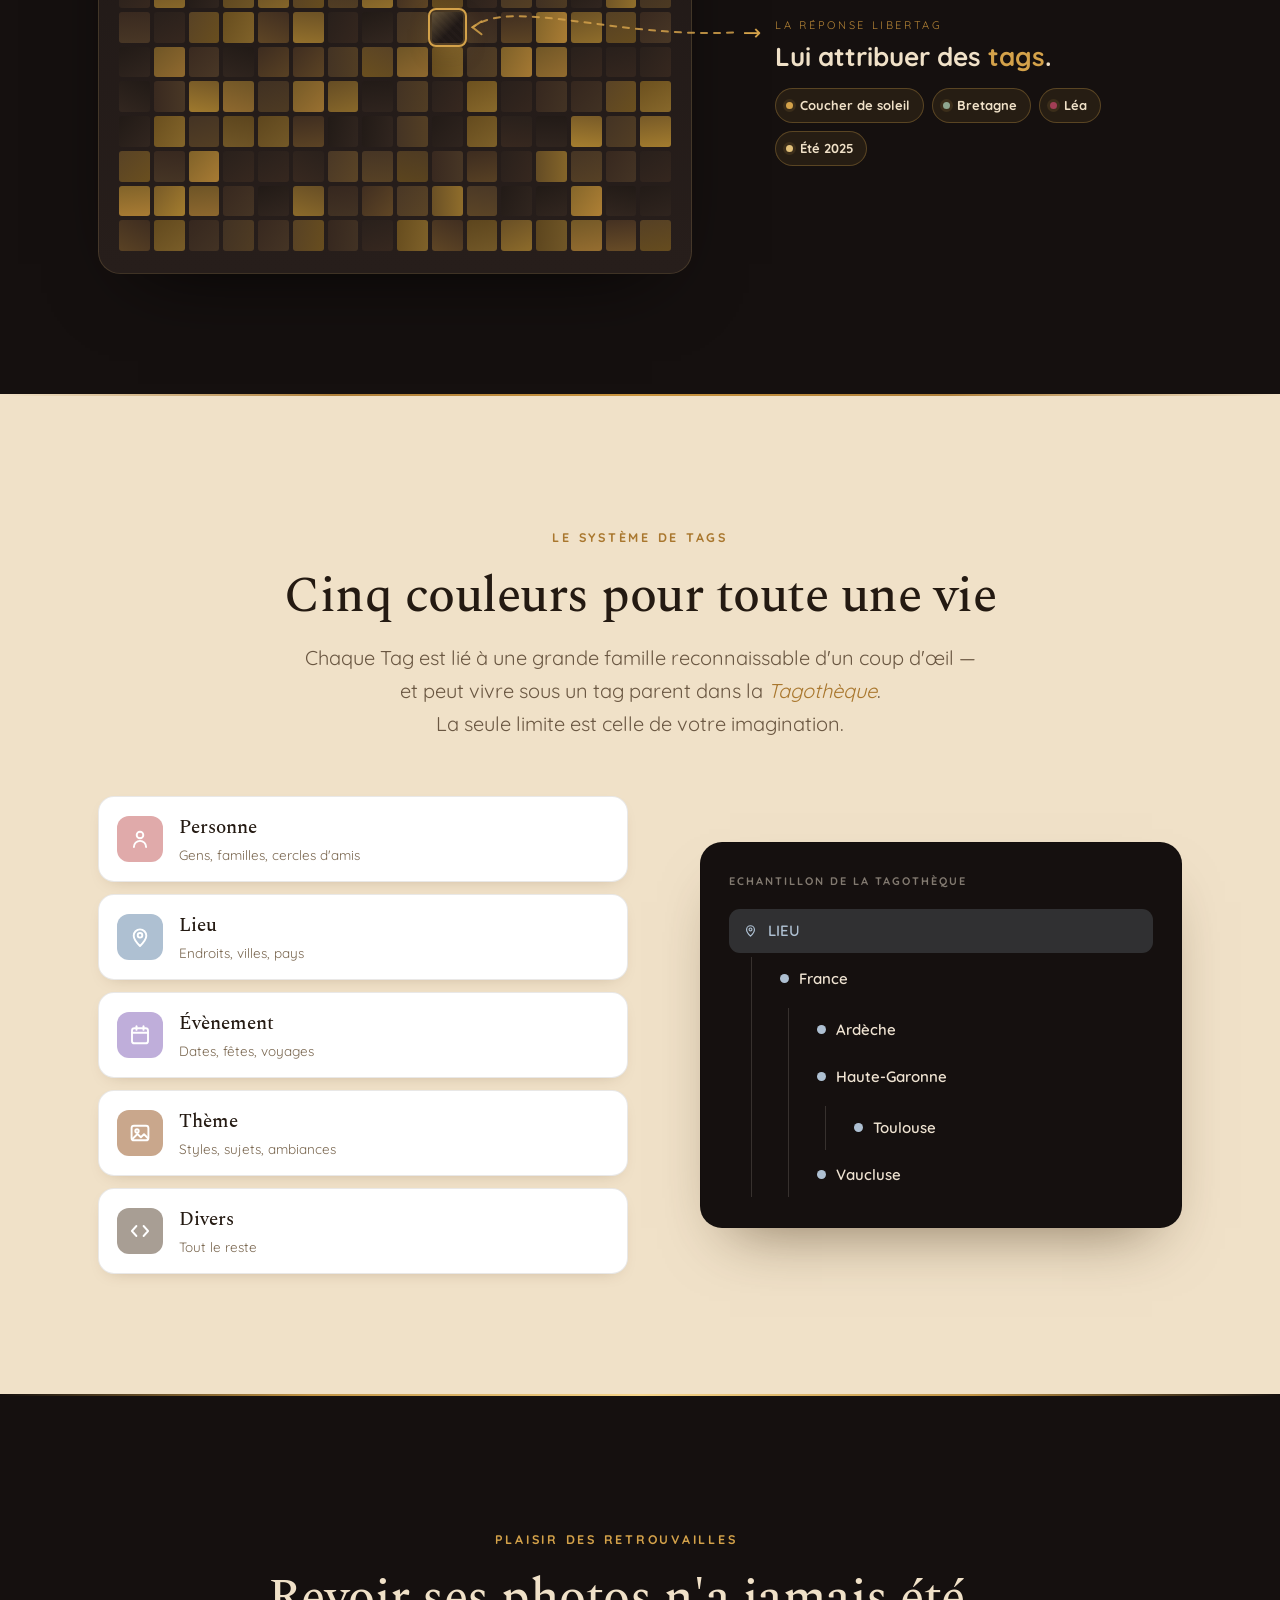
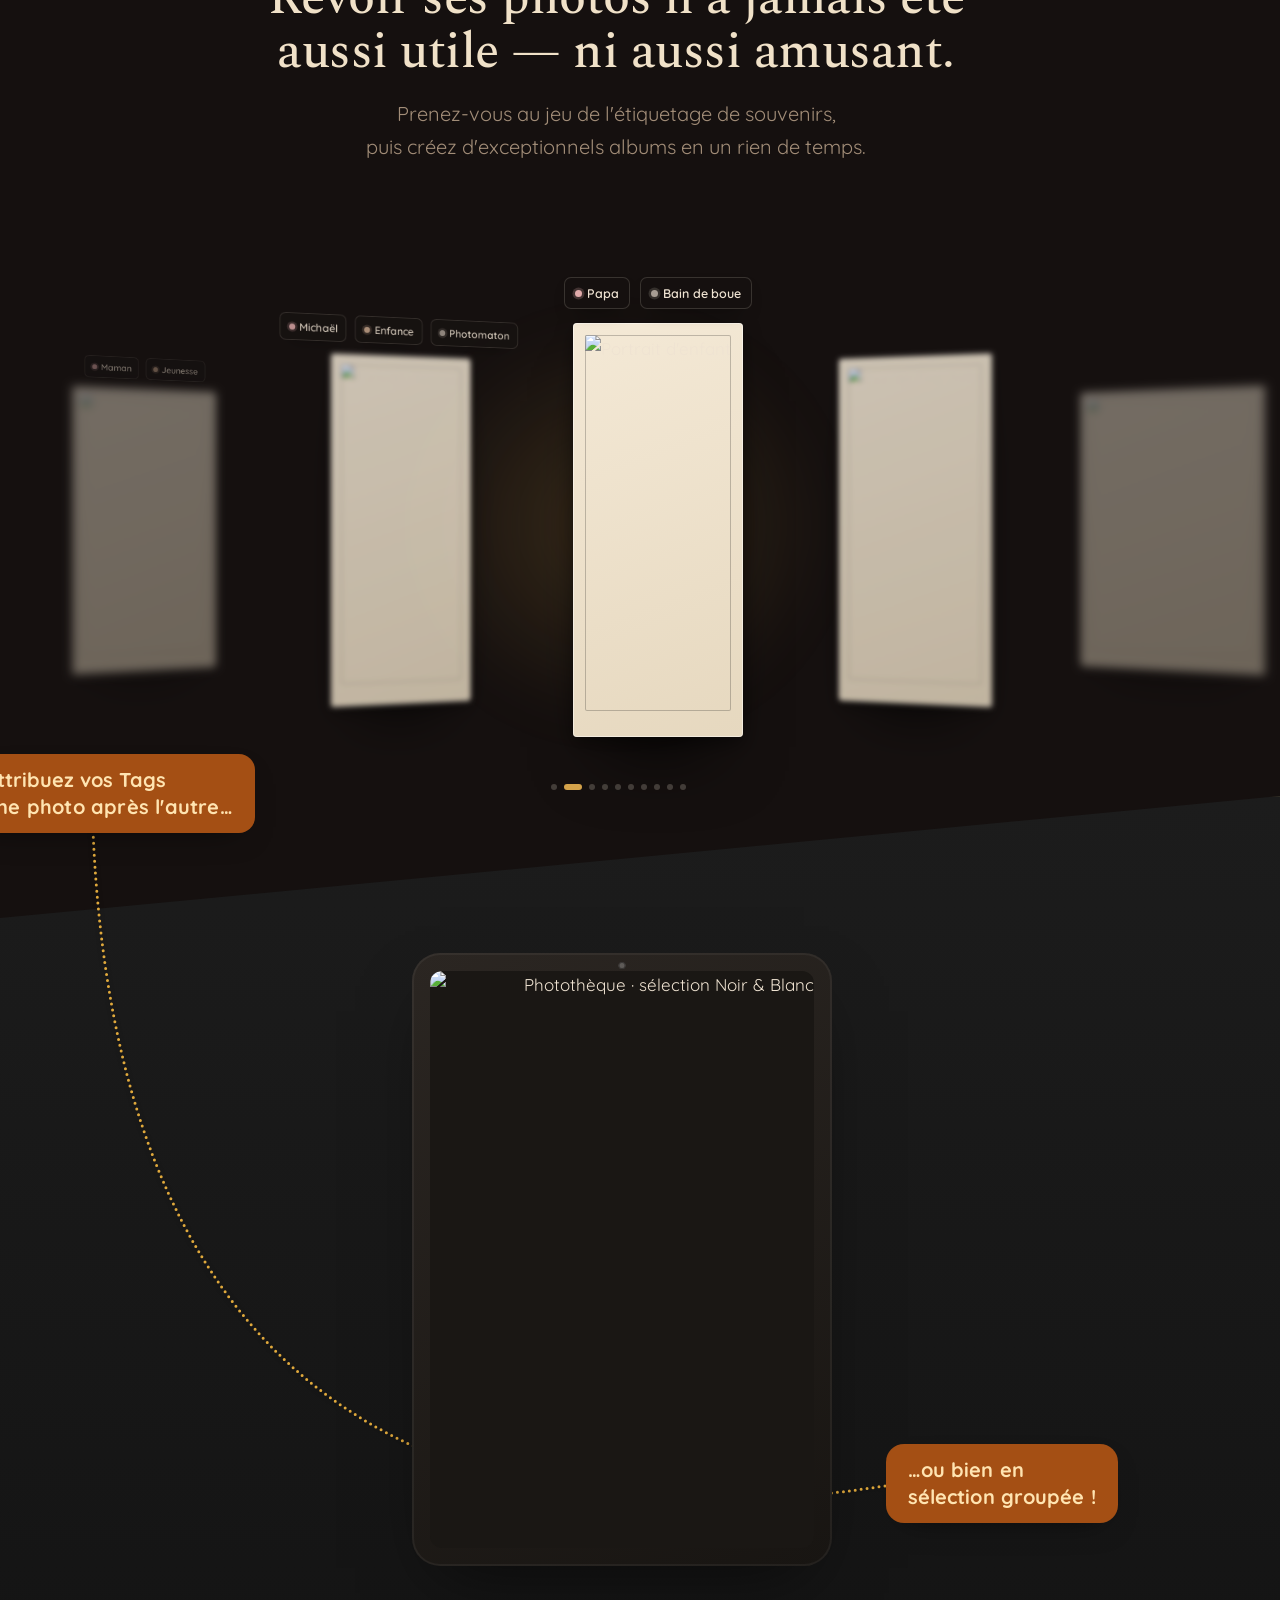
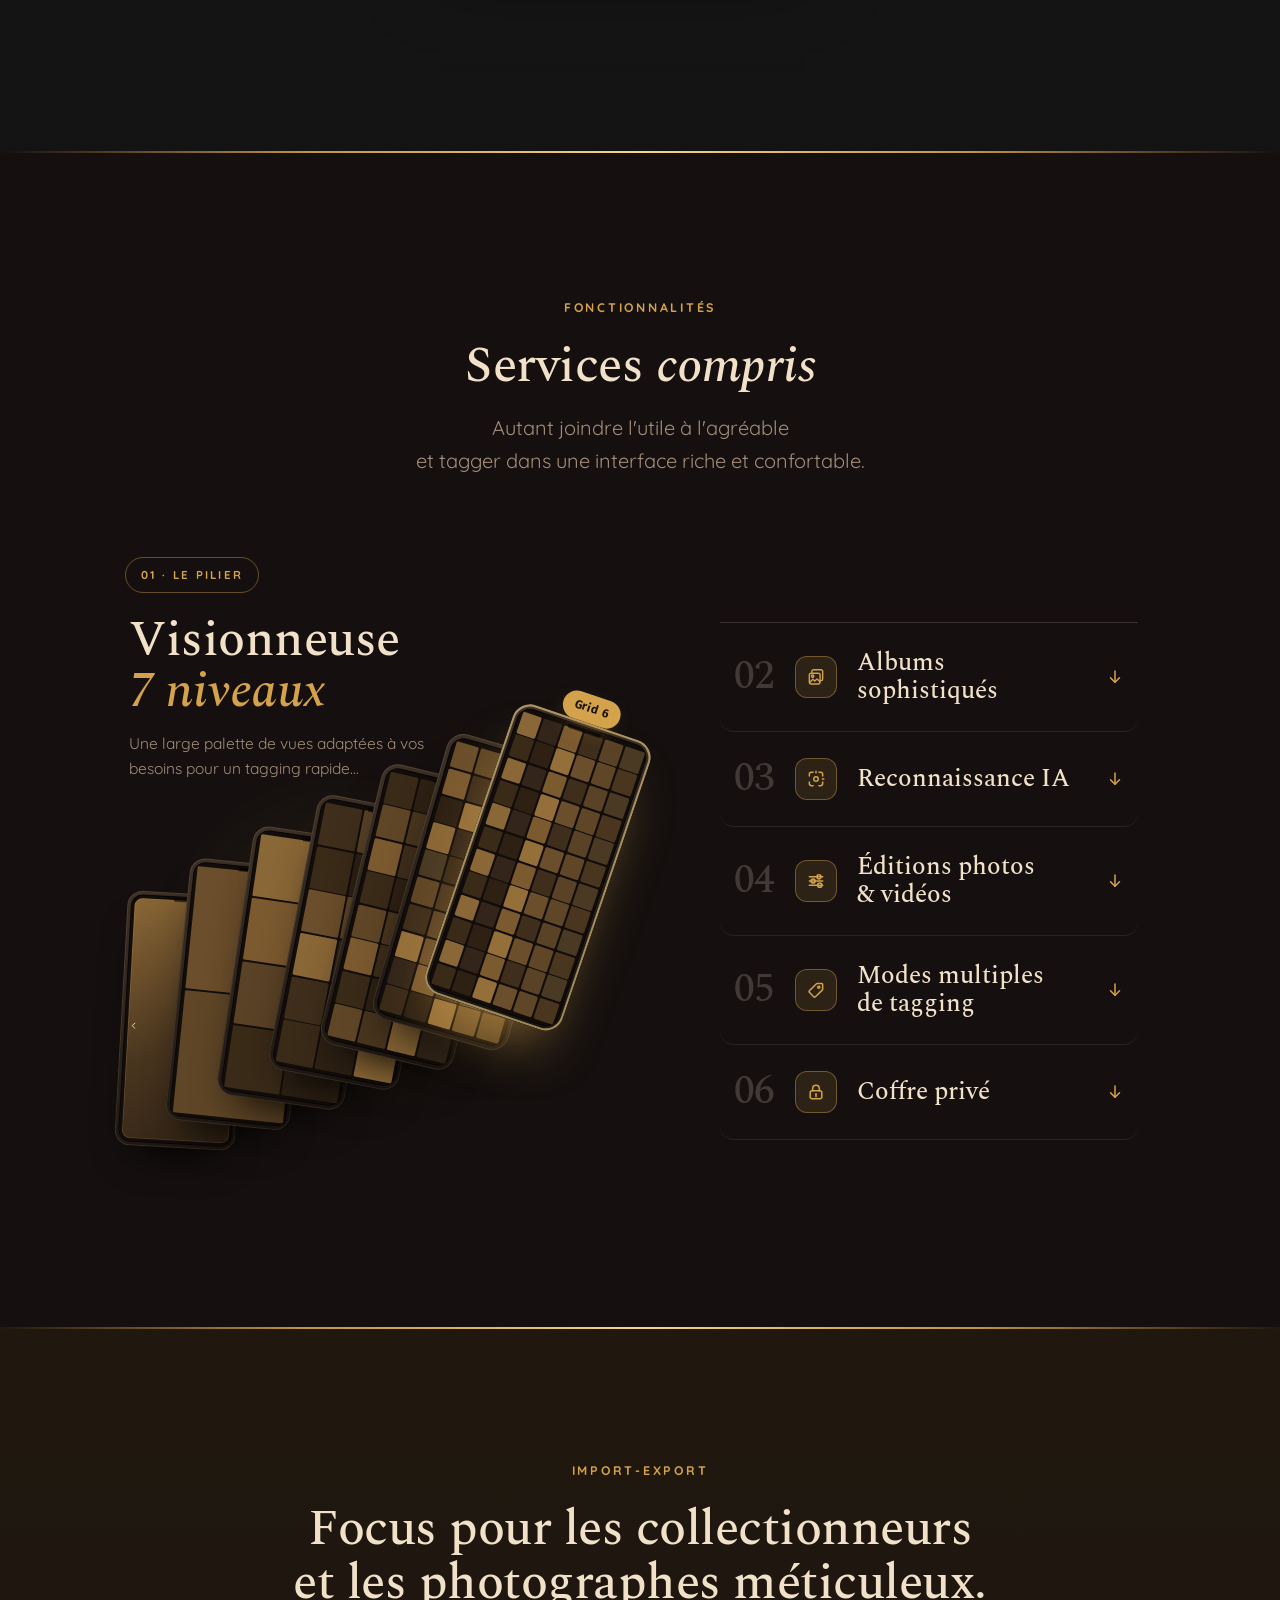
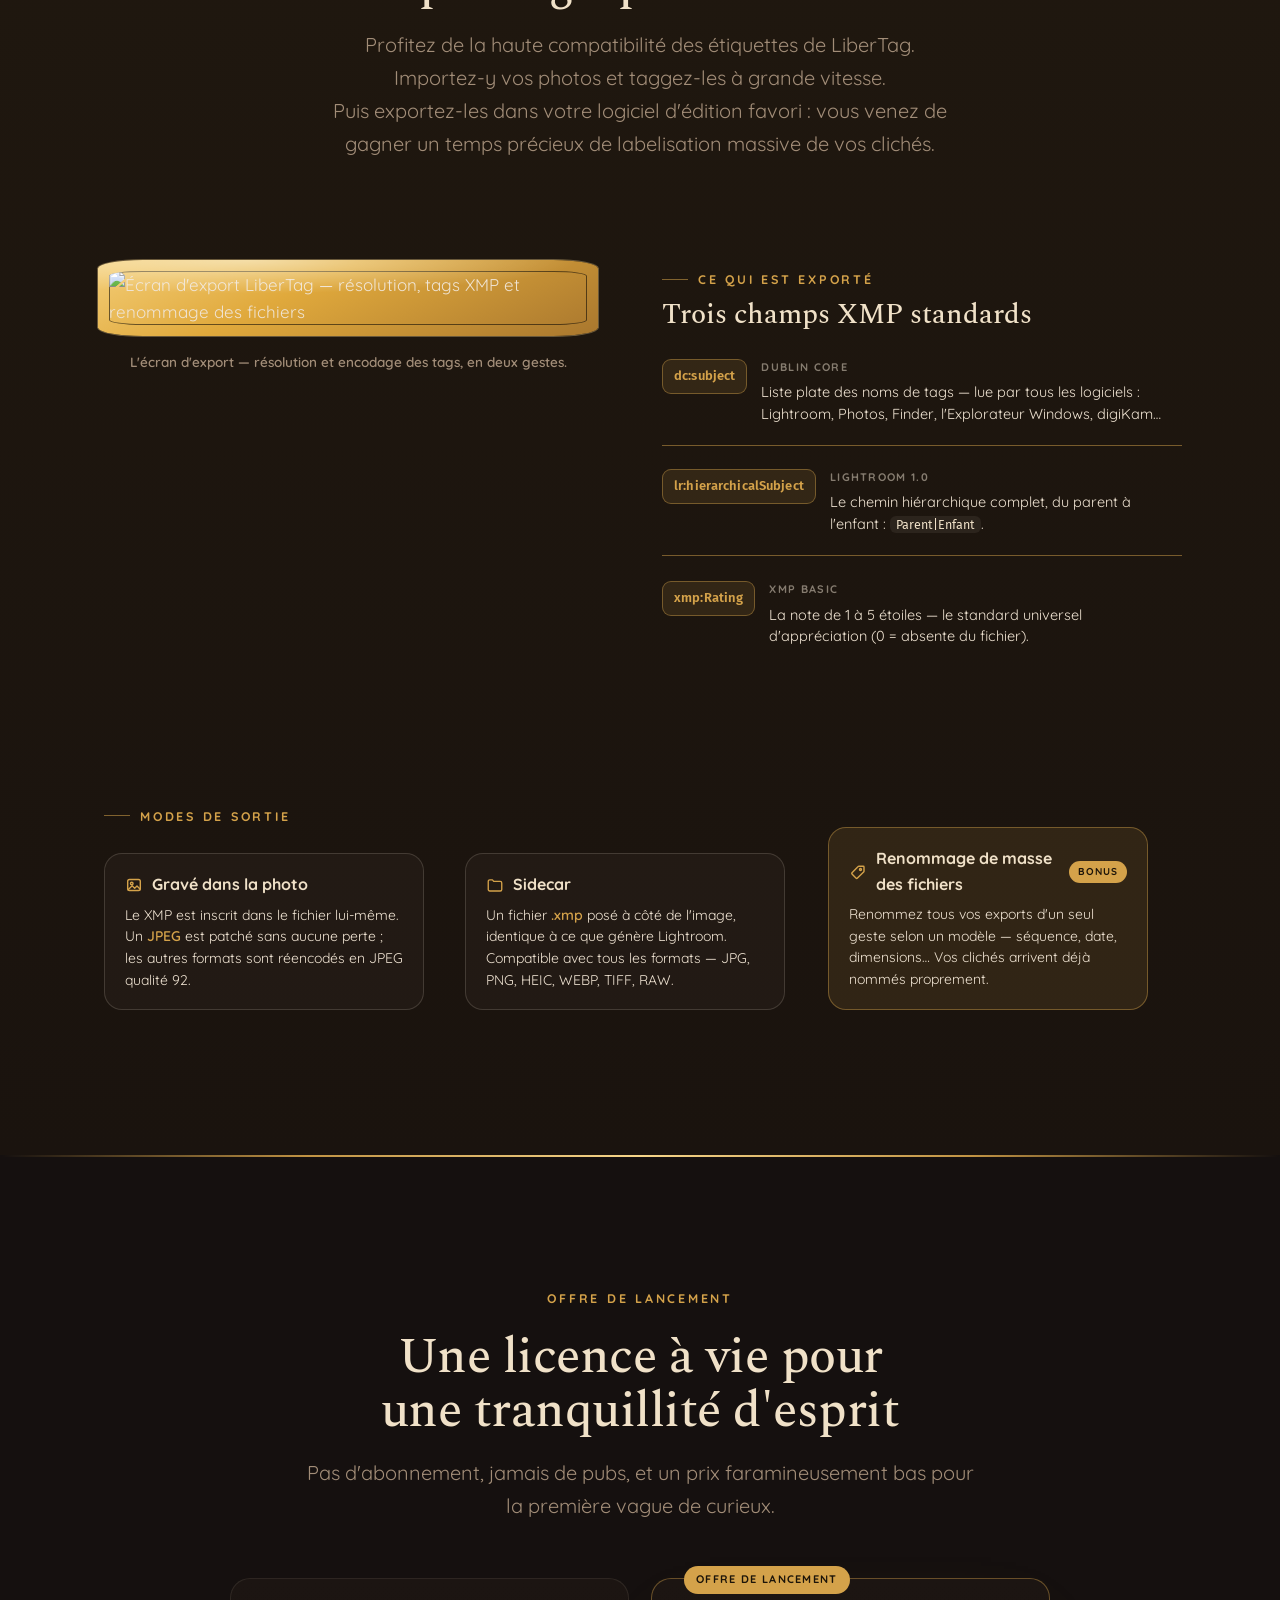
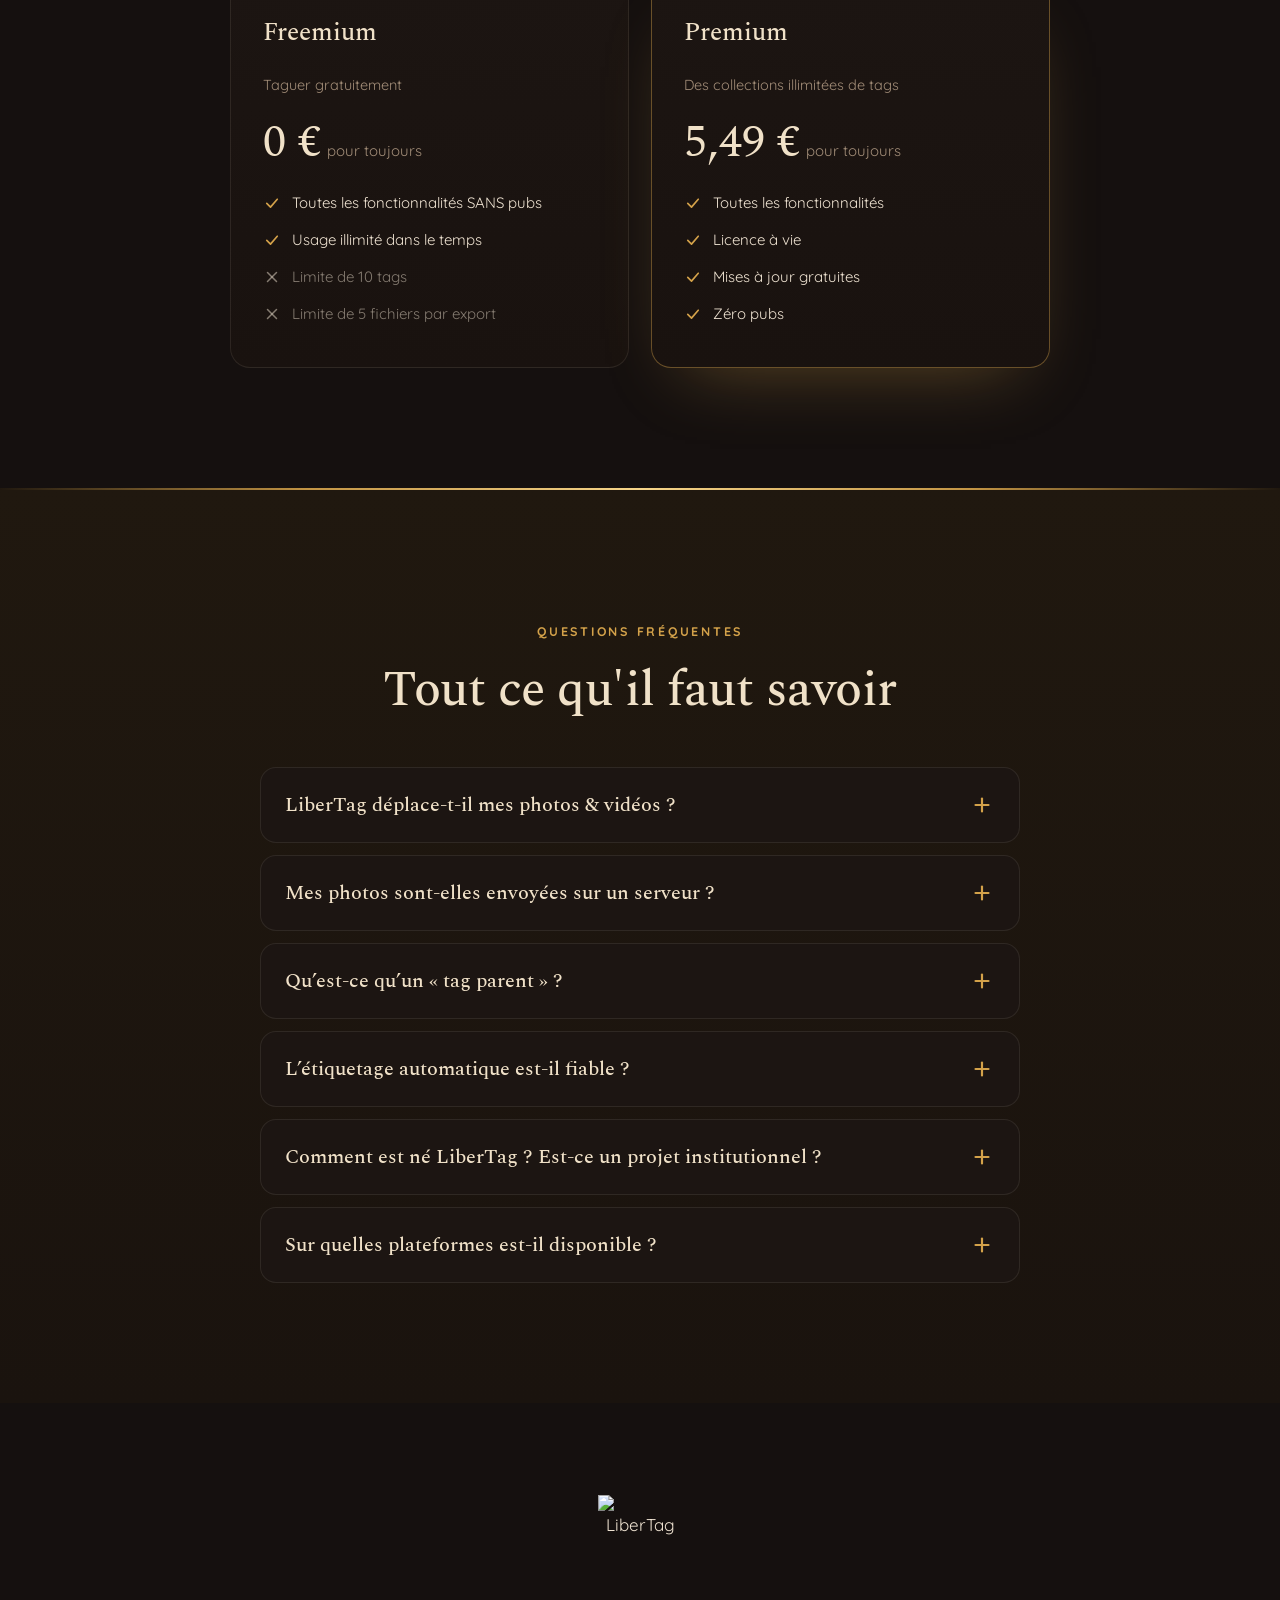
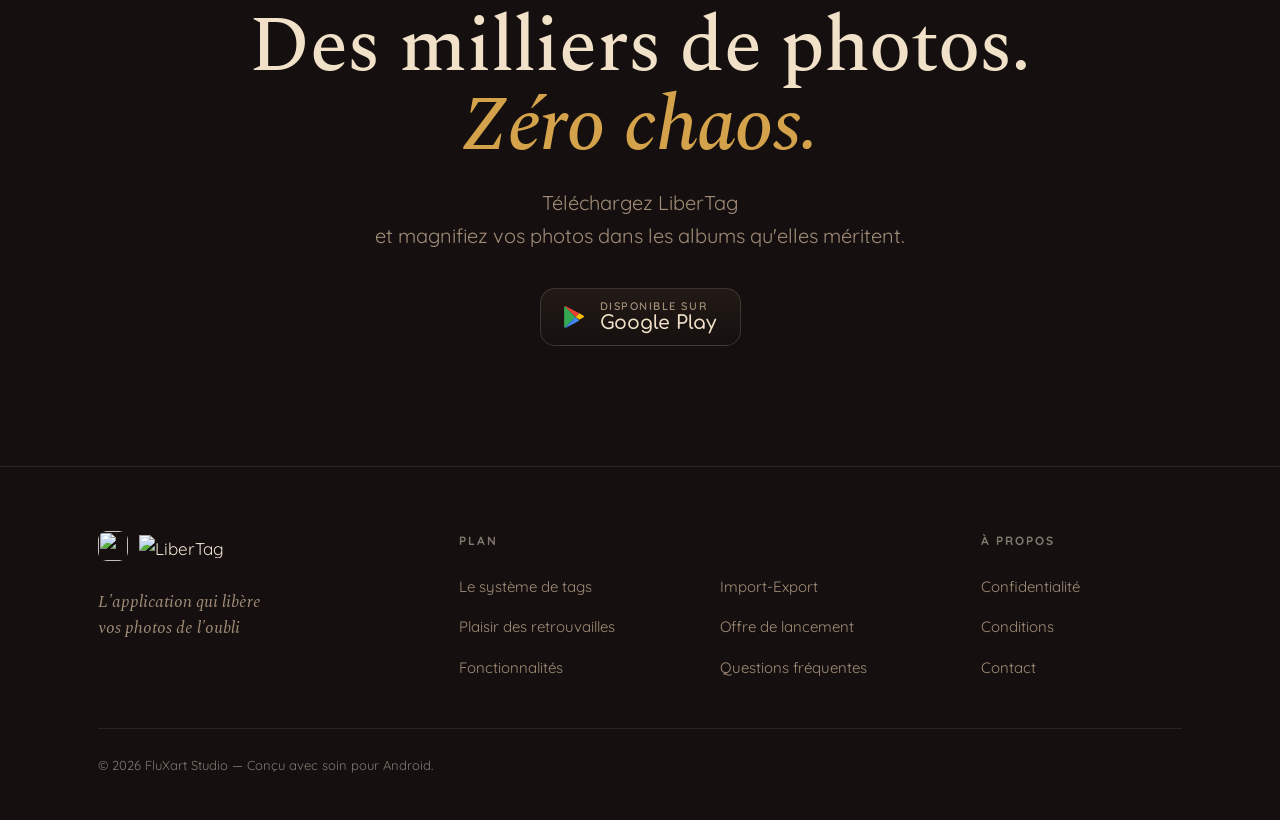
==== commit 9e824ea0: "Site web mobile : pastilles 3+3 par largeur réelle, tap qui referme les fonctionnalités Co-Authored-" ====
--- a/index.html
+++ b/index.html
@@ -932,7 +932,7 @@
             </section>
             <style>/* =========================================================
    FONCTIONNALITÉS — composition éditoriale "éventail"
-   ========================================================= */.fxr { padding: clamp(80px, 11vw, 150px) 0 120px; overflow: hidden; } /* ---- en-tête ---- */.fxr-head .eyebrow { justify-content: flex-start; } .fxr-head-row { display: grid; grid-template-columns: 1.25fr .75fr; gap: clamp(24px, 5vw, 70px); align-items: end; margin-bottom: clamp(40px, 6vw, 76px); } .fxr-headline { font-family: var(--serif); font-weight: 500; font-size: clamp(34px, 5.6vw, 68px); line-height: 1.02; letter-spacing: -.015em; color: var(--creme); margin: 0; } .fxr-headline em { font-style: italic; color: var(--accent); } .fxr-intro { margin: 0 0 8px; font-size: clamp(15px, 1.8vw, 18px); line-height: 1.6; color: var(--muted); max-width: 38ch; } @media (max-width: 880px) { .fxr-head-row {  grid-template-columns: 1fr;  align-items: start;  gap: 18px; } } /* ---- la grande répartition asymétrique ---- */.fxr-main { display: grid; grid-template-columns: minmax(0, 0.82fr) minmax(0, 1.18fr); gap: clamp(30px, 5vw, 76px); align-items: start; } /* ================= INDEX 02→06 ================= */.fxr-index { list-style: none; margin: 0; padding: 0; border-top: 1px solid var(--line-strong); position: relative; z-index: 4; } .fxr-index li { position: relative; display: grid; grid-template-columns: auto auto 1fr auto; align-items: center; column-gap: clamp(14px, 1.6vw, 22px); padding: clamp(18px, 2.2vw, 26px) 14px; border-bottom: 1px solid var(--line); border-radius: 14px; cursor: pointer; outline: none; transition: padding-left .3s cubic-bezier(.2,.7,.3,1), background .3s, border-color .3s; } .fxr-index li:hover, .fxr-index li:focus-visible, .fxr-index li.is-open { padding-left: 20px; border-bottom-color: var(--accent-line); background: rgba(212,162,74,.05); } .fxr-n { font-family: var(--serif); font-weight: 500; font-size: clamp(28px, 3.2vw, 40px); line-height: 1; color: rgba(239,227,210,.2); letter-spacing: -.02em; font-variant-numeric: tabular-nums; transition: color .3s; min-width: 1.6ch; } .fxr-index li:hover .fxr-n, .fxr-index li.is-open .fxr-n { color: var(--accent); } .fxr-ic { width: 42px; height: 42px; border-radius: 12px; display: inline-flex; align-items: center; justify-content: center; background: var(--accent-soft); color: var(--accent); border: 1px solid var(--accent-line); flex: none; transition: background .3s; } .fxr-index li:hover .fxr-ic, .fxr-index li.is-open .fxr-ic { background: rgba(212,162,74,.18); } .fxr-t { font-family: var(--serif); font-weight: 500; font-size: clamp(19px, 2vw, 25px); line-height: 1.12; color: var(--creme); margin: 0; text-wrap: balance; } .fxr-go { color: var(--accent); display: inline-flex; opacity: 1; transform: rotate(90deg); transition: opacity .3s, transform .3s; } .fxr-index li.is-open .fxr-go { transform: rotate(-90deg); } /* glissière : le détail se déploie sous le titre */.fxr-detail { grid-column: 3 / 5; grid-row: 2; overflow: hidden; margin: 0; max-height: 0; transition: max-height .46s cubic-bezier(.2,.7,.3,1); } .fxr-index li:hover .fxr-detail, .fxr-index li:focus-visible .fxr-detail, .fxr-index li.is-open .fxr-detail { max-height: 16em; } .fxr-detail p { margin: 0; padding-top: 14px; font-size: 14.5px; line-height: 1.62; color: var(--muted); max-width: 48ch; opacity: 0; transform: translateY(-4px); transition: opacity .3s ease .08s, transform .4s cubic-bezier(.2,.7,.3,1) .08s; } .fxr-index li:hover .fxr-detail p, .fxr-index li:focus-visible .fxr-detail p, .fxr-index li.is-open .fxr-detail p { opacity: 1; transform: none; } /* ================= HÉROS — pilier + éventail ================= */.fxr-hero { position: relative; } .fxr-pillar-head { max-width: 34ch; } .fx-pill { display: inline-block; font-family: var(--ui); font-weight: 700; font-size: 11.5px; letter-spacing: .2em; text-transform: uppercase; color: var(--accent); border: 1px solid var(--accent-line); border-radius: 999px; padding: 8px 15px; } .fxr-micro { font-size: 11px; letter-spacing: .2em; text-transform: uppercase; color: var(--faint); font-weight: 700; margin: 20px 0 10px; } .fxr-pillar-title { font-family: var(--serif); font-weight: 500; font-size: clamp(32px, 4vw, 50px); line-height: 1.02; letter-spacing: -.01em; color: var(--creme); margin: 0; } .fxr-pillar-title em { font-style: italic; color: var(--accent); } .fxr-pillar-lead { font-size: 15.5px; line-height: 1.62; color: var(--muted); margin: 14px 0 0; max-width: 40ch; } .fxr-legend { display: flex; flex-wrap: wrap; gap: 7px; margin-top: 22px; } .fxr-chip { font-family: 'Fira Sans', var(--ui); font-size: 12px; font-weight: 600; letter-spacing: .03em; color: var(--muted); background: rgba(239,227,210,.05); border: 1px solid var(--line-strong); border-radius: 999px; padding: 5px 12px; white-space: nowrap; } .fxr-chip.on { color: var(--accent-ink); background: var(--accent); border-color: transparent; font-weight: 700; } /* ---- l'éventail ---- */.fan { position: relative; height: clamp(440px, 44vw, 600px); margin-top: clamp(28px, 3vw, 46px); } .fan-watermark { position: absolute; top: -6%; right: -2%; font-family: var(--serif); font-weight: 500; font-style: italic; font-size: clamp(280px, 36vw, 520px); line-height: .8; color: rgba(212,162,74,.05); z-index: 0; pointer-events: none; user-select: none; } .fan-glow { position: absolute; left: 36%; bottom: 6%; width: 70%; height: 70%; transform: translate(-50%, 0); background: radial-gradient(50% 50% at 50% 50%, rgba(212,162,74,.26), transparent 72%); filter: blur(24px); z-index: 0; pointer-events: none; } /* chaque téléphone, déployé radialement depuis le coin bas-gauche */.fan .vp { position: absolute; bottom: 0; left: 4%; margin: 0; width: clamp(104px, 12vw, 134px); transform-origin: bottom center; --x: calc(var(--i) * 1.02 * clamp(48px, 5.4vw, 66px) * var(--phone-spread, 1)); --y: calc(var(--i) * -1 * clamp(34px, 3.8vw, 46px) * var(--phone-spread, 1)); --rot: calc((var(--i) - 3) * 2.6deg); --sc: calc((0.9 + var(--i) * 0.03) * var(--phone-scale, 1)); transform: translate(var(--x), var(--y)) rotate(var(--rot)) scale(var(--sc)); z-index: calc(var(--i) + 1); transition: transform .4s cubic-bezier(.2,.7,.3,1), filter .4s; } .vp-phone { width: 100%; aspect-ratio: 9 / 19; border-radius: 17px; padding: 4px; background: linear-gradient(160deg, #3d3127, #1b1410); box-shadow: 0 26px 44px -22px rgba(0,0,0,.92), inset 0 0 0 1px rgba(246,213,138,.12); position: relative; transition: box-shadow .4s; } .vp-phone::before { content: ""; position: absolute; top: 6px; left: 50%; transform: translateX(-50%); width: 24%; height: 3.5px; border-radius: 3px; background: rgba(0,0,0,.55); z-index: 3; } .vp-screen { width: 100%; height: 100%; border-radius: 13px; overflow: hidden; background: #120d0b; display: grid; gap: 1.6px; padding: 5px 3.5px 3.5px; box-shadow: inset 0 0 0 1px rgba(0,0,0,.55); } .vp-screen i { display: block; border-radius: 1.5px; } /* swipe : une photo plein écran + chevrons */.vp-screen[data-mode="swipe"] { display: flex; align-items: center; justify-content: center; padding: 3.5px; position: relative; } .vp-swipe-photo { width: 100%; height: 100%; border-radius: 9px; background: linear-gradient(150deg, #8a6736, #4a361f 55%, #2e2114); box-shadow: inset 0 0 0 1px rgba(246,213,138,.14); } .vp-swipe-chev { position: absolute; top: 50%; transform: translateY(-50%); width: 11px; height: 11px; color: rgba(246,238,223,.9); } .vp-swipe-chev.l { left: 5px; } .vp-swipe-chev.r { right: 5px; } /* niveau de tête (Grid-6) */.fan .vp.is-active .vp-phone { box-shadow: 0 32px 50px -18px rgba(212,162,74,.6), inset 0 0 0 2px rgba(246,213,138,.6); } .fan .vp.is-active::after { content: "Grid 6"; position: absolute; top: -26px; left: 50%; transform: translateX(-50%); font-family: 'Fira Sans', var(--ui); font-size: 11px; font-weight: 700; letter-spacing: .04em; color: var(--accent-ink); background: var(--accent); padding: 4px 11px; border-radius: 999px; white-space: nowrap; box-shadow: 0 8px 20px -8px rgba(212,162,74,.6); } /* survol : le niveau passe devant et s'illumine, sans casser l'éventail */.fan .vp:hover { z-index: 40; filter: brightness(1.06); } .fan .vp:hover .vp-phone { box-shadow: 0 34px 54px -18px rgba(212,162,74,.55), inset 0 0 0 2px rgba(246,213,138,.5); } /* ---- responsive ---- */@media (max-width: 880px) { .fxr-main {  grid-template-columns: 1fr;  gap: 50px; }  .fan {  margin-inline: auto;  max-width: 560px; } } @media (max-width: 600px) { /* l'éventail se range en bande déroulante d'aplomb */ .fan {  height: auto;  display: flex;  gap: 12px;  overflow-x: auto;  padding: 26px 4px 14px;  -webkit-overflow-scrolling: touch; }  .fan-watermark, .fan-glow {  display: none; }  .fan .vp {  position: static;  flex: 0 0 auto;  width: 86px;  transform: none !important; }  .fan .vp.is-active {  transform: translateY(-10px) !important; }  .fan .vp.is-active::after {  top: -22px; }  } /* ===== déplacement libre par Tweaks (translate compose avec les transform) ===== *//* positions figées — transférables dans n'importe quelle section */.fx-pill { translate: -455px 0px; } .fxr-pillar-head { translate: -451px 22px; } .fan { translate: -447px -168px; rotate: 11deg; --phone-spread: 0.7; --phone-scale: 1; } .fxr-index { translate: 622px 65px; }</style>
+   ========================================================= */.fxr { padding: clamp(80px, 11vw, 150px) 0 120px; overflow: hidden; } /* ---- en-tête ---- */.fxr-head .eyebrow { justify-content: flex-start; } .fxr-head-row { display: grid; grid-template-columns: 1.25fr .75fr; gap: clamp(24px, 5vw, 70px); align-items: end; margin-bottom: clamp(40px, 6vw, 76px); } .fxr-headline { font-family: var(--serif); font-weight: 500; font-size: clamp(34px, 5.6vw, 68px); line-height: 1.02; letter-spacing: -.015em; color: var(--creme); margin: 0; } .fxr-headline em { font-style: italic; color: var(--accent); } .fxr-intro { margin: 0 0 8px; font-size: clamp(15px, 1.8vw, 18px); line-height: 1.6; color: var(--muted); max-width: 38ch; } @media (max-width: 880px) { .fxr-head-row {  grid-template-columns: 1fr;  align-items: start;  gap: 18px; } } /* ---- la grande répartition asymétrique ---- */.fxr-main { display: grid; grid-template-columns: minmax(0, 0.82fr) minmax(0, 1.18fr); gap: clamp(30px, 5vw, 76px); align-items: start; } /* ================= INDEX 02→06 ================= */.fxr-index { list-style: none; margin: 0; padding: 0; border-top: 1px solid var(--line-strong); position: relative; z-index: 4; } .fxr-index li { position: relative; display: grid; grid-template-columns: auto auto 1fr auto; align-items: center; column-gap: clamp(14px, 1.6vw, 22px); padding: clamp(18px, 2.2vw, 26px) 14px; border-bottom: 1px solid var(--line); border-radius: 14px; cursor: pointer; outline: none; transition: padding-left .3s cubic-bezier(.2,.7,.3,1), background .3s, border-color .3s; } .fxr-index li.is-open { padding-left: 20px; border-bottom-color: var(--accent-line); background: rgba(212,162,74,.05); } .fxr-n { font-family: var(--serif); font-weight: 500; font-size: clamp(28px, 3.2vw, 40px); line-height: 1; color: rgba(239,227,210,.2); letter-spacing: -.02em; font-variant-numeric: tabular-nums; transition: color .3s; min-width: 1.6ch; } .fxr-index li.is-open .fxr-n { color: var(--accent); } .fxr-ic { width: 42px; height: 42px; border-radius: 12px; display: inline-flex; align-items: center; justify-content: center; background: var(--accent-soft); color: var(--accent); border: 1px solid var(--accent-line); flex: none; transition: background .3s; } .fxr-index li.is-open .fxr-ic { background: rgba(212,162,74,.18); } .fxr-t { font-family: var(--serif); font-weight: 500; font-size: clamp(19px, 2vw, 25px); line-height: 1.12; color: var(--creme); margin: 0; text-wrap: balance; } .fxr-go { color: var(--accent); display: inline-flex; opacity: 1; transform: rotate(90deg); transition: opacity .3s, transform .3s; } .fxr-index li.is-open .fxr-go { transform: rotate(-90deg); } /* glissière : le détail se déploie sous le titre */.fxr-detail { grid-column: 3 / 5; grid-row: 2; overflow: hidden; margin: 0; max-height: 0; transition: max-height .46s cubic-bezier(.2,.7,.3,1); } .fxr-index li.is-open .fxr-detail { max-height: 16em; } .fxr-detail p { margin: 0; padding-top: 14px; font-size: 14.5px; line-height: 1.62; color: var(--muted); max-width: 48ch; opacity: 0; transform: translateY(-4px); transition: opacity .3s ease .08s, transform .4s cubic-bezier(.2,.7,.3,1) .08s; } .fxr-index li.is-open .fxr-detail p { opacity: 1; transform: none; } /* survol = ordinateur seulement. Sur tactile, :hover reste collé après un tap et empêchait de refermer la rangée. */ @media (hover: hover) and (pointer: fine) { .fxr-index li:hover { padding-left: 20px; border-bottom-color: var(--accent-line); background: rgba(212,162,74,.05); } .fxr-index li:hover .fxr-n { color: var(--accent); } .fxr-index li:hover .fxr-ic { background: rgba(212,162,74,.18); } .fxr-index li:hover .fxr-detail { max-height: 16em; } .fxr-index li:hover .fxr-detail p { opacity: 1; transform: none; } } /* ================= HÉROS — pilier + éventail ================= */.fxr-hero { position: relative; } .fxr-pillar-head { max-width: 34ch; } .fx-pill { display: inline-block; font-family: var(--ui); font-weight: 700; font-size: 11.5px; letter-spacing: .2em; text-transform: uppercase; color: var(--accent); border: 1px solid var(--accent-line); border-radius: 999px; padding: 8px 15px; } .fxr-micro { font-size: 11px; letter-spacing: .2em; text-transform: uppercase; color: var(--faint); font-weight: 700; margin: 20px 0 10px; } .fxr-pillar-title { font-family: var(--serif); font-weight: 500; font-size: clamp(32px, 4vw, 50px); line-height: 1.02; letter-spacing: -.01em; color: var(--creme); margin: 0; } .fxr-pillar-title em { font-style: italic; color: var(--accent); } .fxr-pillar-lead { font-size: 15.5px; line-height: 1.62; color: var(--muted); margin: 14px 0 0; max-width: 40ch; } .fxr-legend { display: flex; flex-wrap: wrap; gap: 7px; margin-top: 22px; } .fxr-chip { font-family: 'Fira Sans', var(--ui); font-size: 12px; font-weight: 600; letter-spacing: .03em; color: var(--muted); background: rgba(239,227,210,.05); border: 1px solid var(--line-strong); border-radius: 999px; padding: 5px 12px; white-space: nowrap; } .fxr-chip.on { color: var(--accent-ink); background: var(--accent); border-color: transparent; font-weight: 700; } /* ---- l'éventail ---- */.fan { position: relative; height: clamp(440px, 44vw, 600px); margin-top: clamp(28px, 3vw, 46px); } .fan-watermark { position: absolute; top: -6%; right: -2%; font-family: var(--serif); font-weight: 500; font-style: italic; font-size: clamp(280px, 36vw, 520px); line-height: .8; color: rgba(212,162,74,.05); z-index: 0; pointer-events: none; user-select: none; } .fan-glow { position: absolute; left: 36%; bottom: 6%; width: 70%; height: 70%; transform: translate(-50%, 0); background: radial-gradient(50% 50% at 50% 50%, rgba(212,162,74,.26), transparent 72%); filter: blur(24px); z-index: 0; pointer-events: none; } /* chaque téléphone, déployé radialement depuis le coin bas-gauche */.fan .vp { position: absolute; bottom: 0; left: 4%; margin: 0; width: clamp(104px, 12vw, 134px); transform-origin: bottom center; --x: calc(var(--i) * 1.02 * clamp(48px, 5.4vw, 66px) * var(--phone-spread, 1)); --y: calc(var(--i) * -1 * clamp(34px, 3.8vw, 46px) * var(--phone-spread, 1)); --rot: calc((var(--i) - 3) * 2.6deg); --sc: calc((0.9 + var(--i) * 0.03) * var(--phone-scale, 1)); transform: translate(var(--x), var(--y)) rotate(var(--rot)) scale(var(--sc)); z-index: calc(var(--i) + 1); transition: transform .4s cubic-bezier(.2,.7,.3,1), filter .4s; } .vp-phone { width: 100%; aspect-ratio: 9 / 19; border-radius: 17px; padding: 4px; background: linear-gradient(160deg, #3d3127, #1b1410); box-shadow: 0 26px 44px -22px rgba(0,0,0,.92), inset 0 0 0 1px rgba(246,213,138,.12); position: relative; transition: box-shadow .4s; } .vp-phone::before { content: ""; position: absolute; top: 6px; left: 50%; transform: translateX(-50%); width: 24%; height: 3.5px; border-radius: 3px; background: rgba(0,0,0,.55); z-index: 3; } .vp-screen { width: 100%; height: 100%; border-radius: 13px; overflow: hidden; background: #120d0b; display: grid; gap: 1.6px; padding: 5px 3.5px 3.5px; box-shadow: inset 0 0 0 1px rgba(0,0,0,.55); } .vp-screen i { display: block; border-radius: 1.5px; } /* swipe : une photo plein écran + chevrons */.vp-screen[data-mode="swipe"] { display: flex; align-items: center; justify-content: center; padding: 3.5px; position: relative; } .vp-swipe-photo { width: 100%; height: 100%; border-radius: 9px; background: linear-gradient(150deg, #8a6736, #4a361f 55%, #2e2114); box-shadow: inset 0 0 0 1px rgba(246,213,138,.14); } .vp-swipe-chev { position: absolute; top: 50%; transform: translateY(-50%); width: 11px; height: 11px; color: rgba(246,238,223,.9); } .vp-swipe-chev.l { left: 5px; } .vp-swipe-chev.r { right: 5px; } /* niveau de tête (Grid-6) */.fan .vp.is-active .vp-phone { box-shadow: 0 32px 50px -18px rgba(212,162,74,.6), inset 0 0 0 2px rgba(246,213,138,.6); } .fan .vp.is-active::after { content: "Grid 6"; position: absolute; top: -26px; left: 50%; transform: translateX(-50%); font-family: 'Fira Sans', var(--ui); font-size: 11px; font-weight: 700; letter-spacing: .04em; color: var(--accent-ink); background: var(--accent); padding: 4px 11px; border-radius: 999px; white-space: nowrap; box-shadow: 0 8px 20px -8px rgba(212,162,74,.6); } /* survol : le niveau passe devant et s'illumine, sans casser l'éventail */.fan .vp:hover { z-index: 40; filter: brightness(1.06); } .fan .vp:hover .vp-phone { box-shadow: 0 34px 54px -18px rgba(212,162,74,.55), inset 0 0 0 2px rgba(246,213,138,.5); } /* ---- responsive ---- */@media (max-width: 880px) { .fxr-main {  grid-template-columns: 1fr;  gap: 50px; }  .fan {  margin-inline: auto;  max-width: 560px; } } @media (max-width: 600px) { /* l'éventail se range en bande déroulante d'aplomb */ .fan {  height: auto;  display: flex;  gap: 12px;  overflow-x: auto;  padding: 26px 4px 14px;  -webkit-overflow-scrolling: touch; }  .fan-watermark, .fan-glow {  display: none; }  .fan .vp {  position: static;  flex: 0 0 auto;  width: 86px;  transform: none !important; }  .fan .vp.is-active {  transform: translateY(-10px) !important; }  .fan .vp.is-active::after {  top: -22px; }  } /* ===== déplacement libre par Tweaks (translate compose avec les transform) ===== *//* positions figées — transférables dans n'importe quelle section */.fx-pill { translate: -455px 0px; } .fxr-pillar-head { translate: -451px 22px; } .fan { translate: -447px -168px; rotate: 11deg; --phone-spread: 0.7; --phone-scale: 1; } .fxr-index { translate: 622px 65px; }</style>
             <!-- ============================ IMPORT / EXPORT ============================ -->
             <section class="band band-panel band-seam" id="import-export">
                 <style>.xmp-showcase { position: relative; display: grid; grid-template-columns: minmax(0,1fr) minmax(0,1.04fr); align-items: start; gap: clamp(34px,5vw,72px); margin-top: clamp(40px,6vw,72px); } /* écran d'export — squircle à cadre doré */.xmp-frame { position: relative; padding: 11px; border-radius: 9% / 11%; background: linear-gradient(155deg,#F4CE78,#E0A93C 40%,#A9772E); box-shadow: 0 44px 96px -46px rgba(0,0,0,.9),0 0 0 1px rgba(246,213,138,.35); } .xmp-frame::after { content: ""; position: absolute; inset: 0; border-radius: inherit; pointer-events: none; background: radial-gradient(120% 80% at 30% 0%,rgba(255,247,225,.55),rgba(255,247,225,0) 55%); mix-blend-mode: screen; } .xmp-frame img { display: block; width: 100%; border-radius: 7% / 9%; box-shadow: inset 0 0 0 1px rgba(0,0,0,.55); } .xmp-cap { margin: 16px 6px 0; font-size: 13.5px; line-height: 1.5; color: var(--muted); text-align: center; font-weight: 600; } /* synthèse */.xmp-syn { display: flex; flex-direction: column; gap: clamp(30px,3.4vw,42px); } .xmp-block > .eyebrow { margin-bottom: 10px; } .xmp-block h3 { font-family: var(--serif); font-weight: 500; font-size: clamp(22px,2.4vw,28px); color: var(--creme); margin: 0 0 16px; line-height: 1.12; } .xmp-fields { list-style: none; margin: 0; padding: 0; } .xmp-fields li { display: grid; grid-template-columns: auto 1fr; gap: 3px 14px; align-items: baseline; padding: 15px 0; border-top: 1px solid var(--line); } .xmp-fields li:first-child { border-top: 0; padding-top: 2px; } .xmp-fields code { grid-row: span 2; align-self: start; font-family: 'Fira Sans',var(--ui); font-weight: 600; font-size: 13px; letter-spacing: .01em; color: var(--accent); background: var(--accent-soft); border: 1px solid var(--accent-line); border-radius: 9px; padding: 6px 11px; white-space: nowrap; } .xmp-fields .ns { font-size: 11px; font-weight: 700; letter-spacing: .12em; text-transform: uppercase; color: var(--faint); } .xmp-fields p { margin: 2px 0 0; font-size: 14.5px; line-height: 1.5; color: var(--ink); } .xmp-fields .kpath { font-family: 'Fira Sans',var(--ui); font-size: 12.5px; color: var(--creme); background: rgba(239,227,210,.07); border-radius: 6px; padding: 1px 6px; white-space: nowrap; } .xmp-note { margin: 18px 0 0; font-size: 13px; line-height: 1.55; color: var(--muted); font-style: italic; } .xmp-modes { display: flex; flex-direction: column; gap: 12px; } .xmp-mode { position: relative; padding: 18px 20px; border-radius: 18px; background: rgba(239,227,210,.03); border: 1px solid var(--line-strong); } .xmp-mode.featured { border-color: var(--accent-line); background: var(--accent-soft); } .xmp-mode .mh { display: flex; align-items: center; gap: 10px; margin-bottom: 7px; } .xmp-mode .mt { font-family: var(--ui); font-weight: 700; font-size: 16px; color: var(--creme); display: inline-flex; align-items: center; gap: 9px; } .xmp-mode .mt svg { width: 18px; height: 18px; color: var(--accent); flex: none; } .xmp-mode .badge { font-size: 10px; font-weight: 800; letter-spacing: .1em; text-transform: uppercase; color: var(--accent-ink); background: var(--accent); border-radius: 999px; padding: 3px 9px; } .xmp-mode p { margin: 0; font-size: 14px; line-height: 1.55; color: var(--ink); } .xmp-mode p .em { color: var(--accent); font-weight: 600; } @media (max-width:880px){ .xmp-showcase {  grid-template-columns: 1fr;  gap: 40px; }  .xmp-frame {  max-width: 480px;  margin: 0 auto; } }</style>
--- a/site.css
+++ b/site.css
@@ -2531,20 +2531,27 @@
     }
 }
 
-/* --- la rangée « compatibles avec » ne tient plus sur une ligne (< 416px) ---
-   6 pastilles de 56px + 5 gaps de 8px = 376px, plus 2 x 20px de marge
-   latérale = 416px. Au-dessus, les six restent sur une ligne (consigne
-   Franck : la grille ne s'applique QUE si elles ne passent pas toutes).
-   En dessous, un simple flex-wrap remplirait la ligne au maximum (5 + 1) :
-   il faut imposer 3 colonnes pour obtenir 3 + 3. */
-@media (max-width: 415px) {
+/* --- rangée « compatibles avec » : 3 + 3 dès qu'elle ne tient plus ---
+   Consigne Franck : la grille ne s'applique QUE si les six pastilles ne
+   passent pas sur une ligne. Un seuil d'écran calculé (416px) s'est
+   révélé faux à l'usage : la rangée peut manquer de place bien avant,
+   selon ce qui l'entoure. On part donc de la LARGEUR DU CONTENEUR,
+   pas de celle de l'écran — c'est elle qui décide réellement.
+   Six pastilles de 56px + cinq écarts de 8px = 376px. */
+.compat-rows {
+    container-type: inline-size;
+}
+
+@container (max-width: 375px) {
     .compat-row {
         display: grid;
         grid-template-columns: repeat(3, 56px);
         row-gap: 20px;
         justify-content: center;
     }
-
+}
+
+@media (max-width: 998px) {
     /* la césure entre les deux rangées (20px) ne doit pas se lire plus fort
        que la fin du bloc : on relève la marge basse en conséquence. */
     .compat {
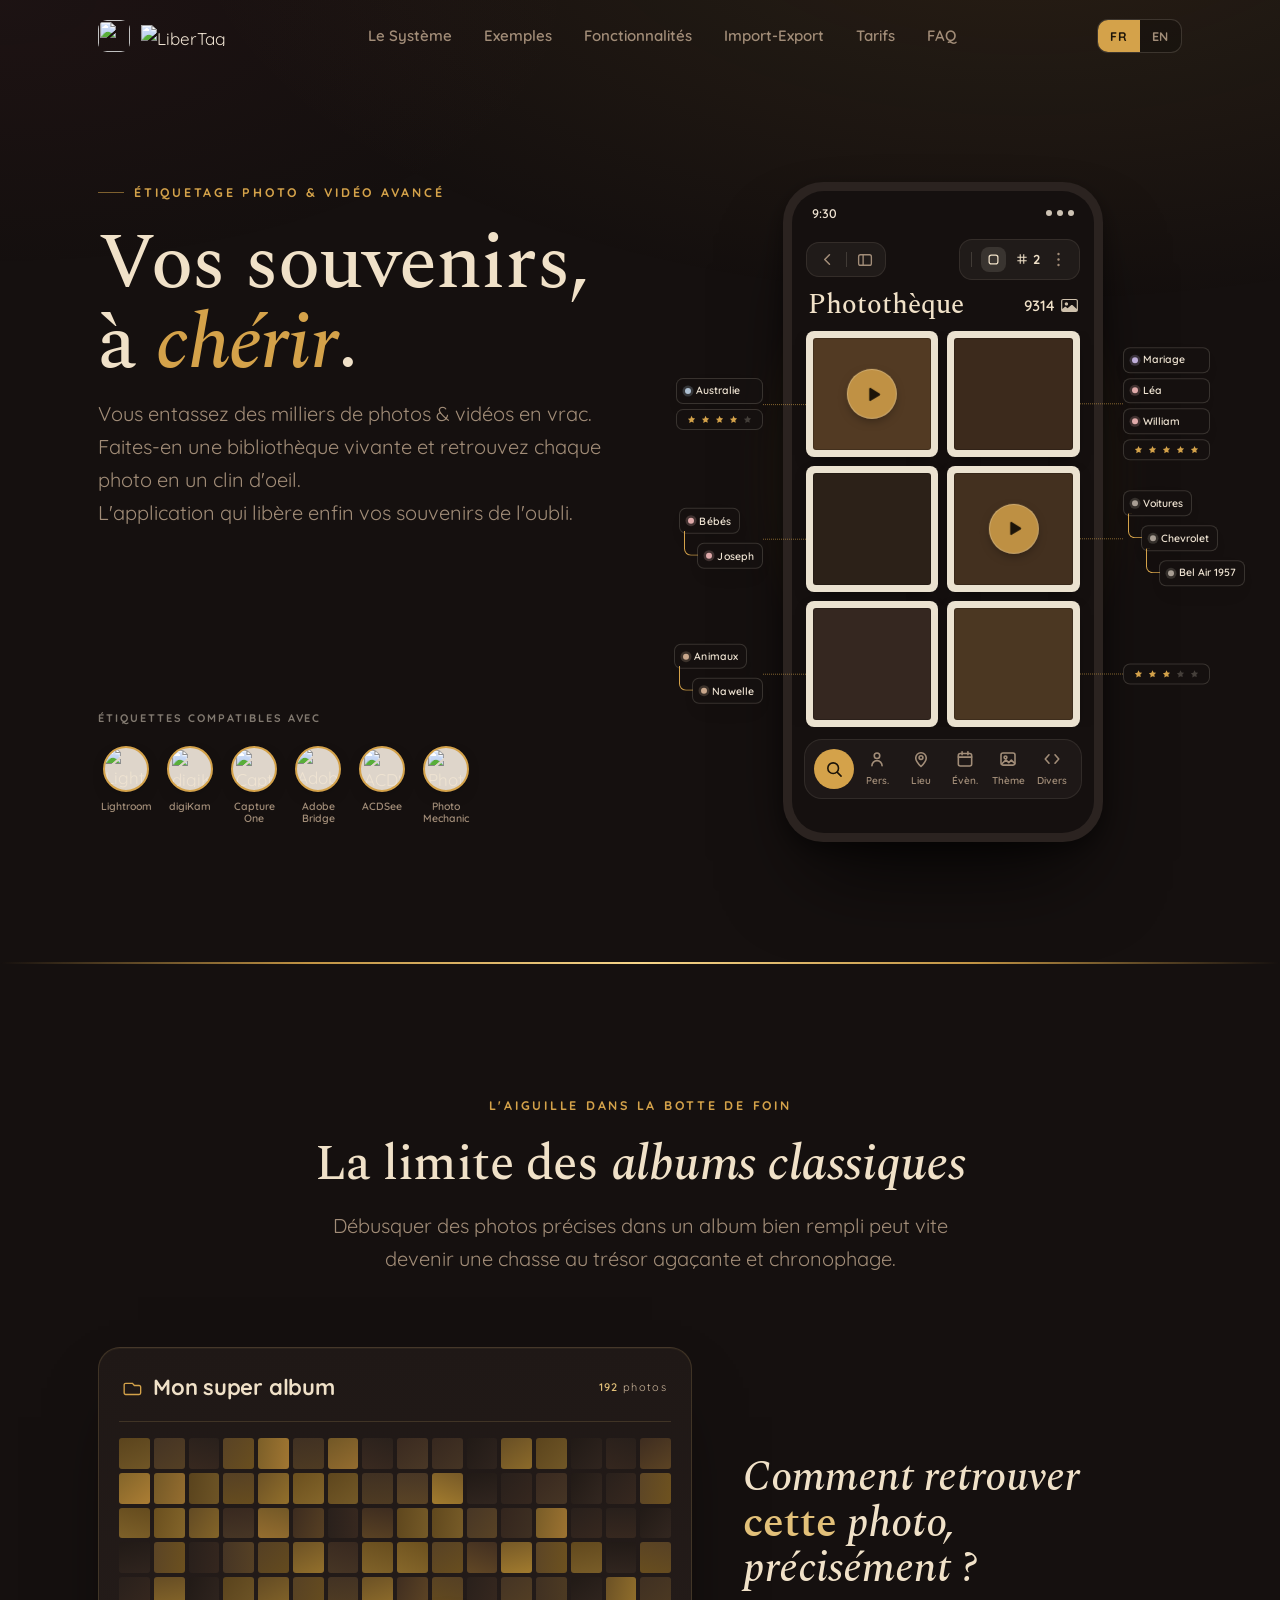
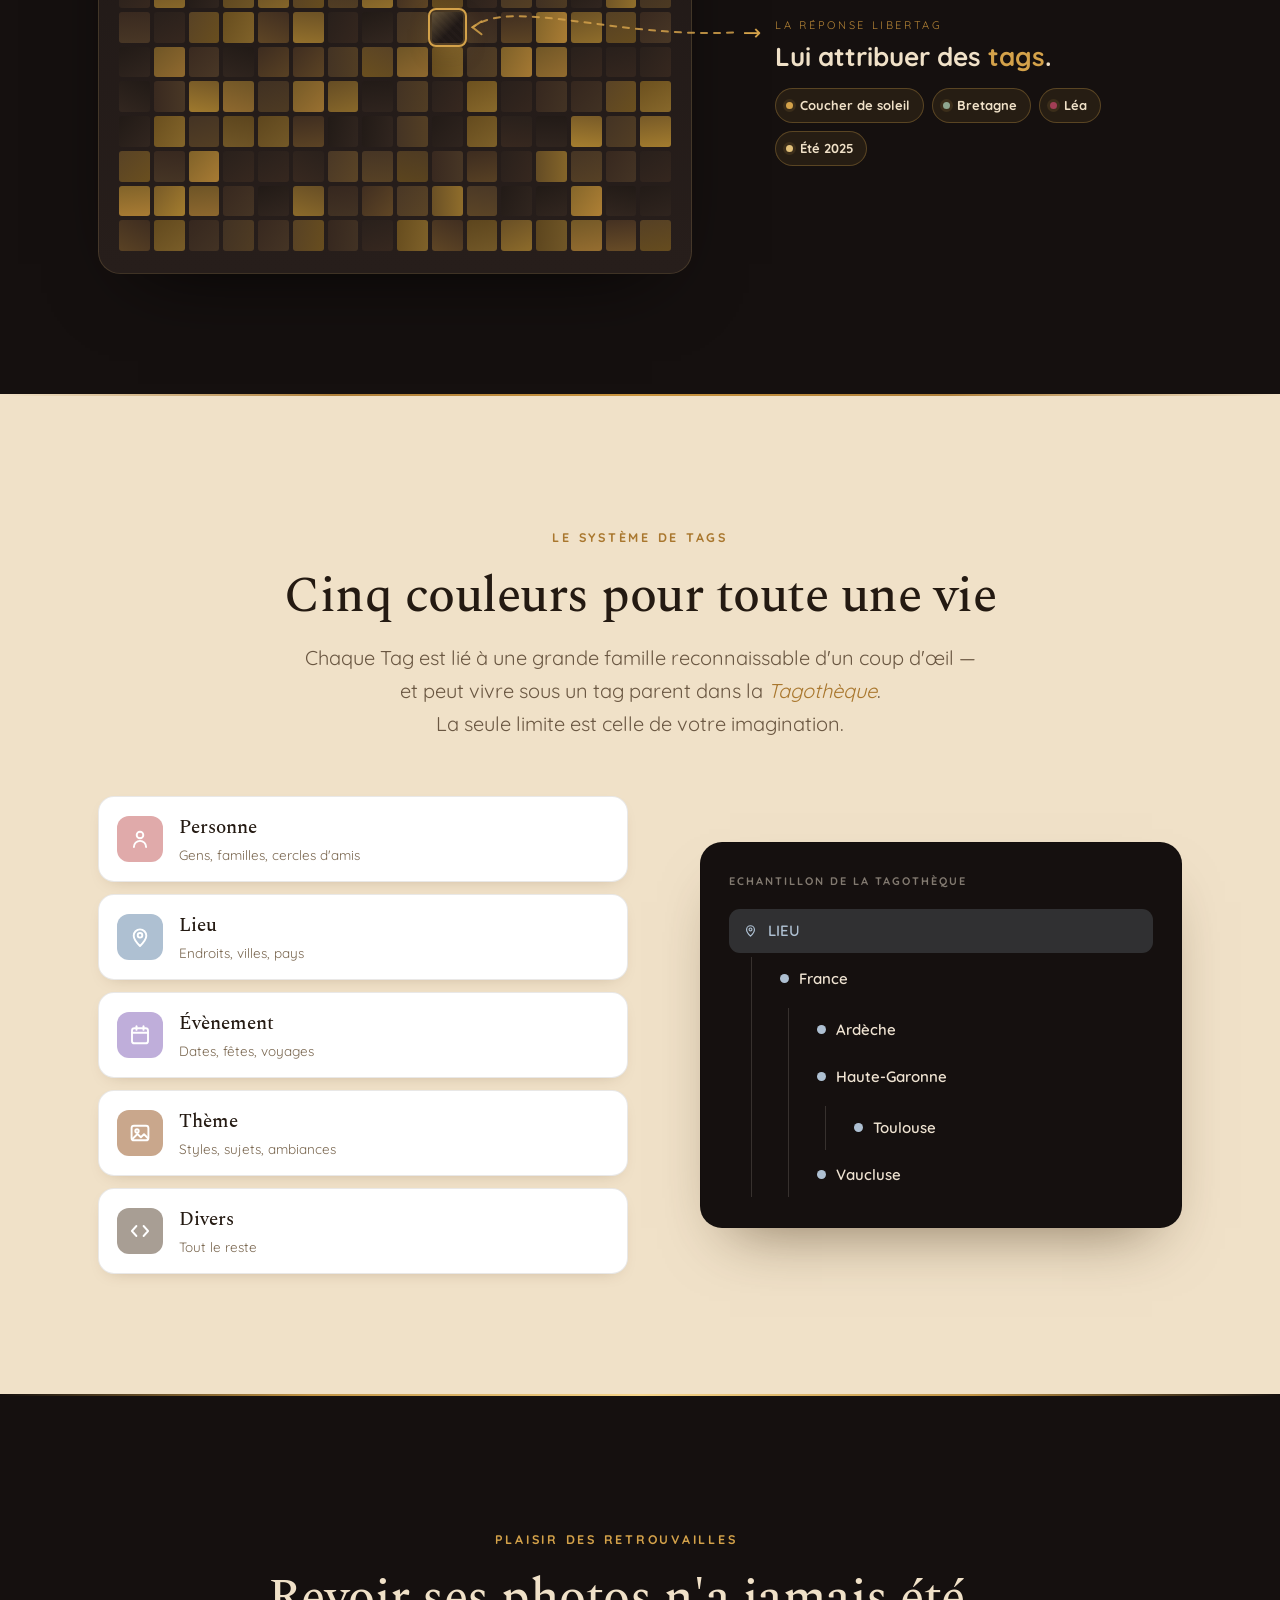
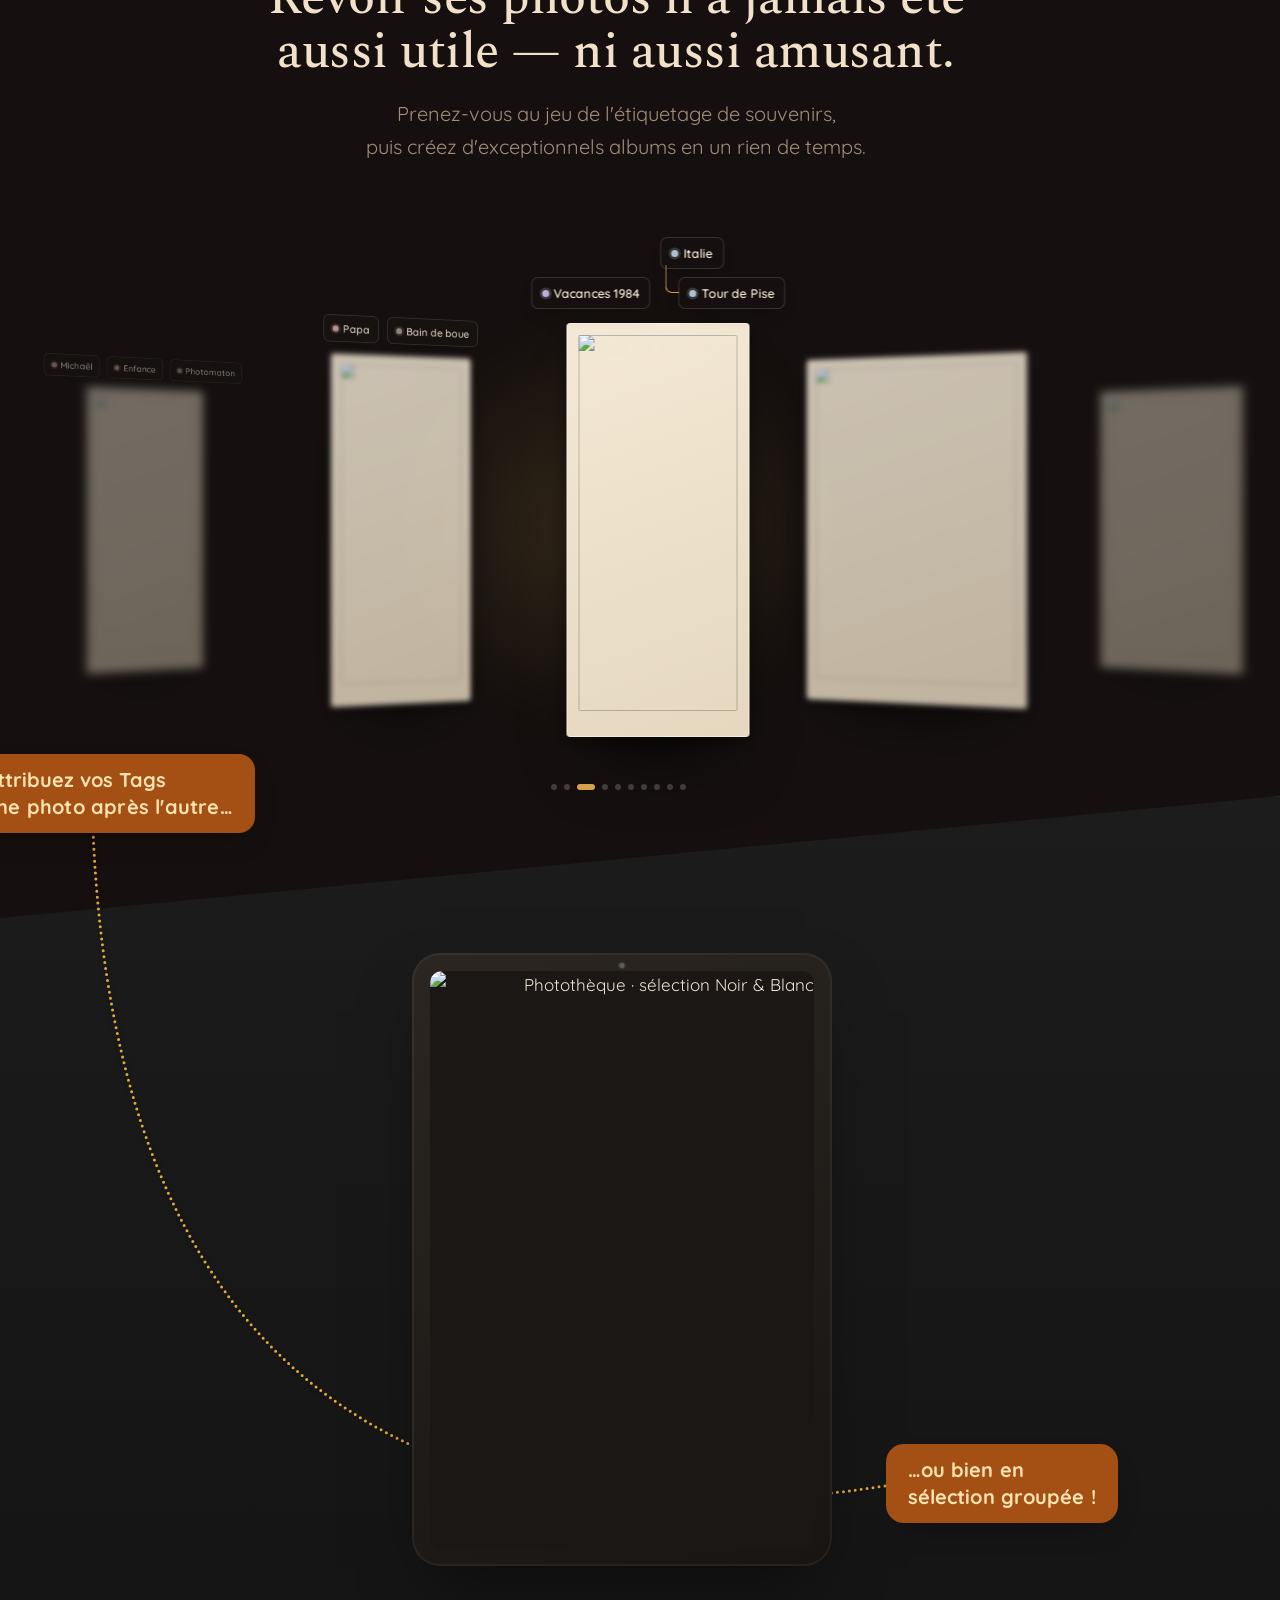
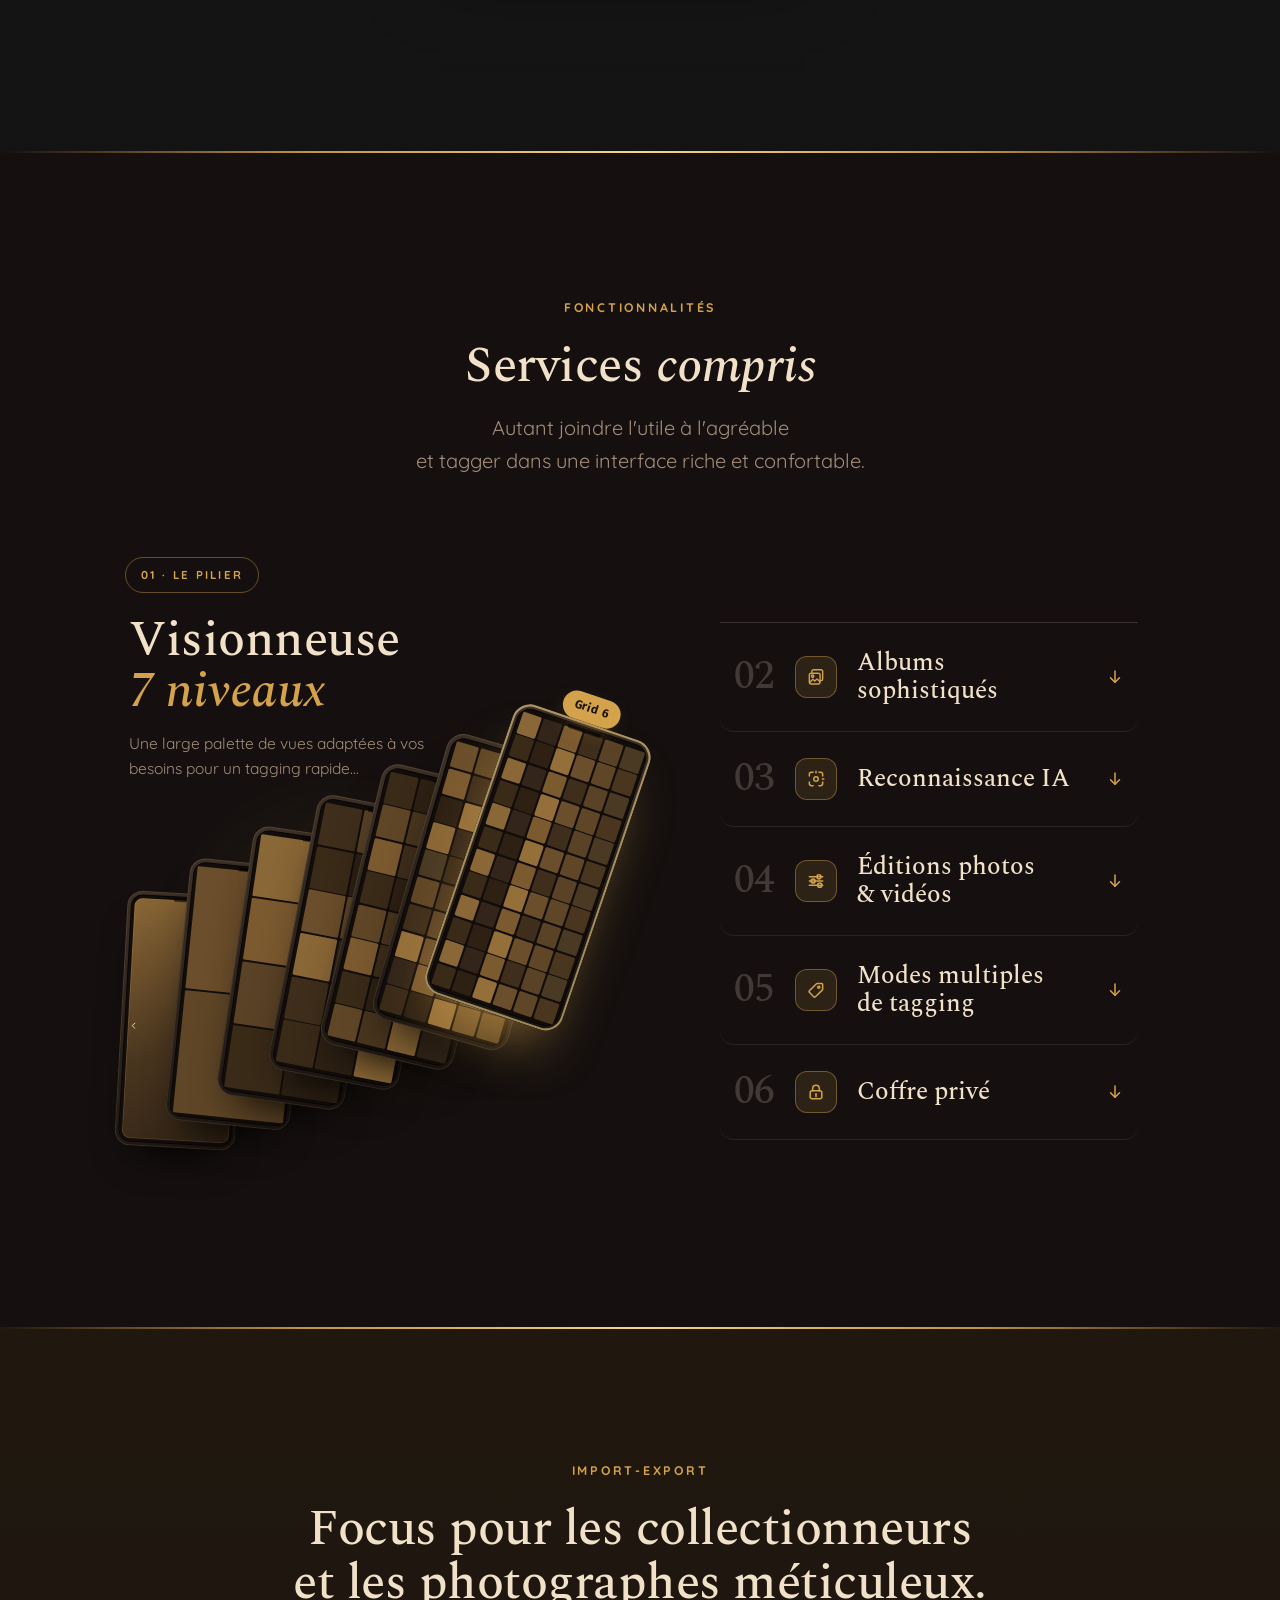
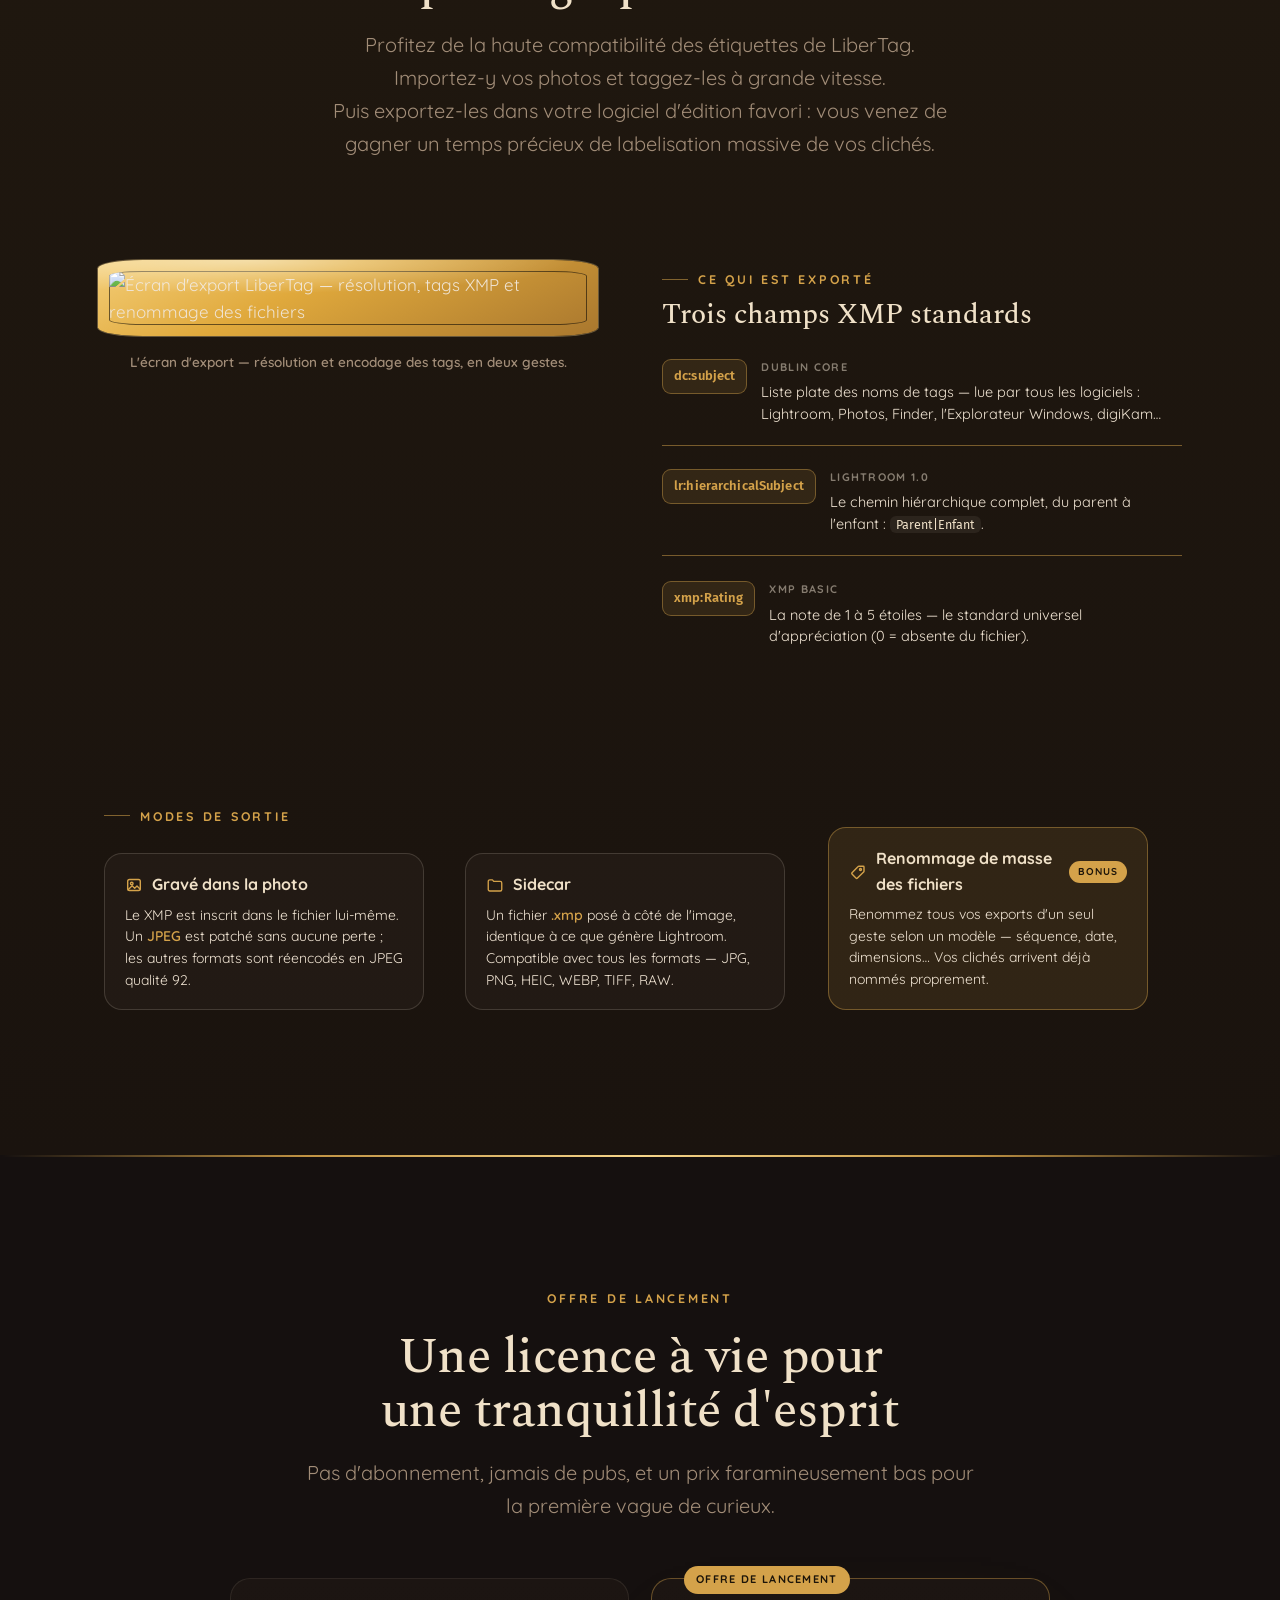
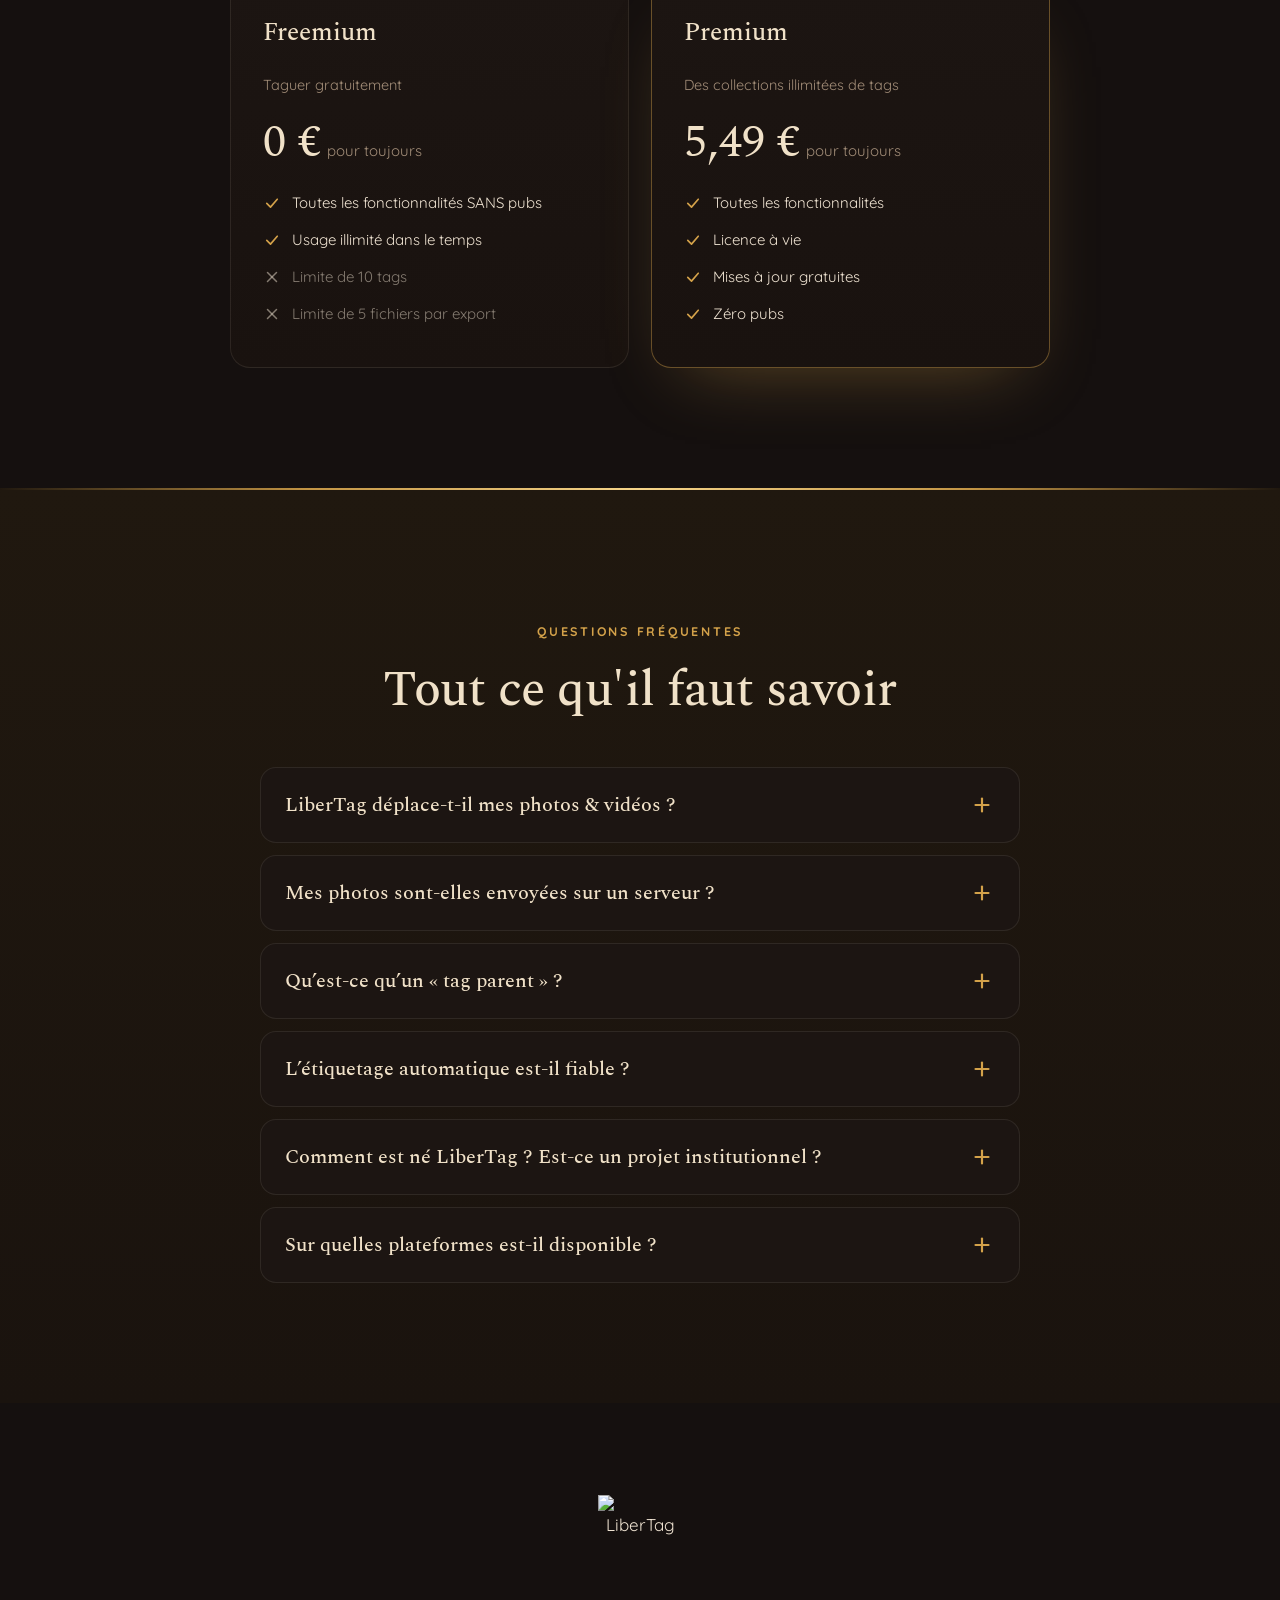
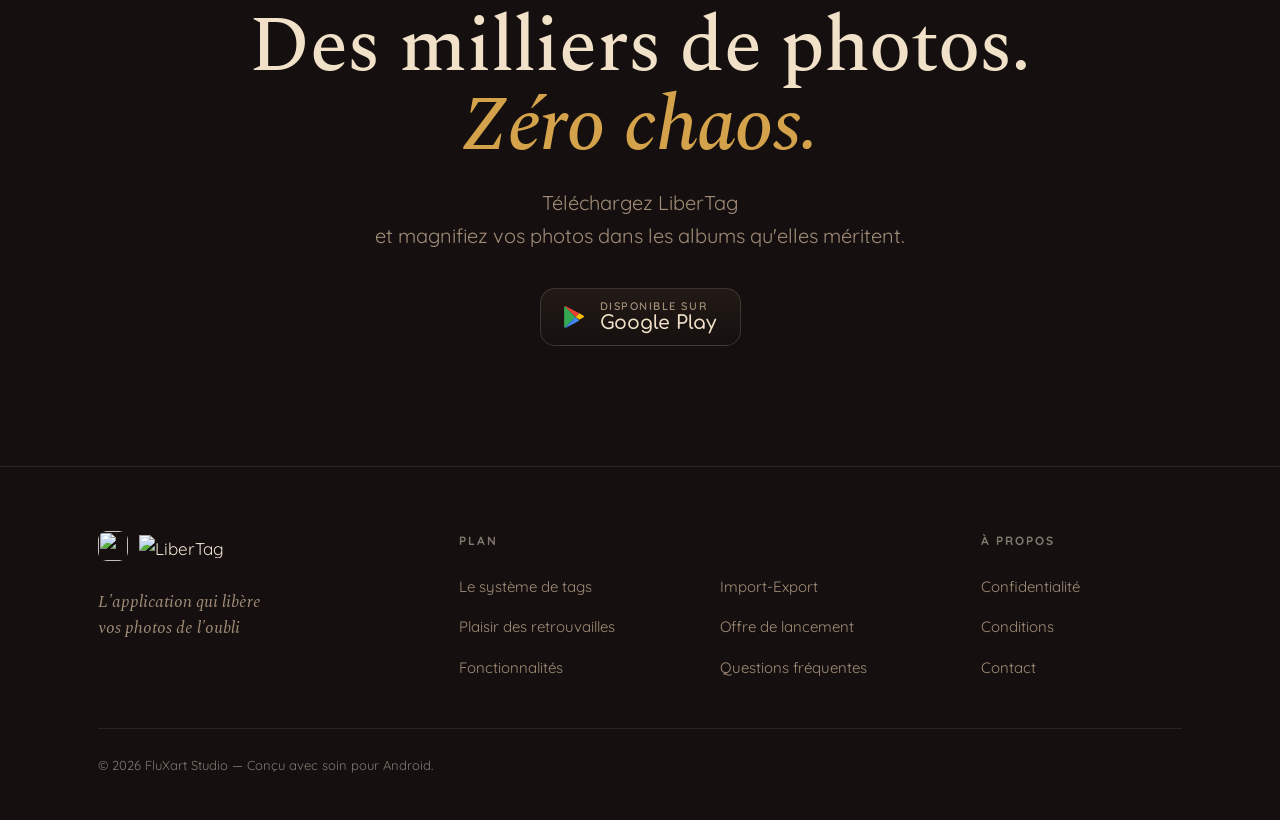
==== commit c768be05: "Site web : version sur site.css/site.js pour contourner le cache des téléphones Co-Authored-By: Clau" ====
--- a/index.html
+++ b/index.html
@@ -8,7 +8,7 @@
         <link rel="preconnect" href="https://fonts.googleapis.com"/>
         <link rel="preconnect" href="https://fonts.gstatic.com" crossorigin/>
         <link href="https://fonts.googleapis.com/css2?family=Comfortaa:wght@400;500;600;700&family=Quicksand:wght@400;500;600;700&family=Spectral:ital,wght@0,400;0,500;0,600;1,400;1,500&display=swap" rel="stylesheet"/>
-        <link rel="stylesheet" href="site.css"/>
+        <link rel="stylesheet" href="site.css?v=202608231731"/>
         <link id="gfont-Fira-Sans" rel="stylesheet" href="https://fonts.googleapis.com/css2?family=Fira+Sans:wght@300;400;500;600;700&amp;display=swap">
     </head>
     <body>
@@ -1176,6 +1176,6 @@
   });
 })();
 </script>
-        <script src="site.js"></script>
+        <script src="site.js?v=202608231731"></script>
     </body>
 </html>
--- a/site.css
+++ b/site.css
@@ -2531,27 +2531,22 @@
     }
 }
 
-/* --- rangée « compatibles avec » : 3 + 3 dès qu'elle ne tient plus ---
-   Consigne Franck : la grille ne s'applique QUE si les six pastilles ne
-   passent pas sur une ligne. Un seuil d'écran calculé (416px) s'est
-   révélé faux à l'usage : la rangée peut manquer de place bien avant,
-   selon ce qui l'entoure. On part donc de la LARGEUR DU CONTENEUR,
-   pas de celle de l'écran — c'est elle qui décide réellement.
-   Six pastilles de 56px + cinq écarts de 8px = 376px. */
-.compat-rows {
-    container-type: inline-size;
-}
-
-@container (max-width: 375px) {
+/* --- rangée « compatibles avec » sur mobile : 3 + 3 ---
+   Deux tentatives ratées avant celle-ci, et une cause commune : je
+   mesurais un seuil (d'écran, puis de conteneur) alors que la rangée
+   est un enfant flex que le navigateur COMPRIME à la place disponible
+   sans jamais déborder — aucun seuil ne se déclenchait. Ici, plus de
+   seuil : sous 998px la rangée enveloppe, et sa largeur est BORNÉE à
+   exactement trois pastilles (3 x 56 + 2 x 8 = 184px). Au-delà de
+   trois, la quatrième passe mécaniquement à la ligne. */
+@media (max-width: 998px) {
     .compat-row {
-        display: grid;
-        grid-template-columns: repeat(3, 56px);
+        flex-wrap: wrap;
+        justify-content: center;
         row-gap: 20px;
-        justify-content: center;
-    }
-}
-
-@media (max-width: 998px) {
+        max-width: 184px;
+    }
+
     /* la césure entre les deux rangées (20px) ne doit pas se lire plus fort
        que la fin du bloc : on relève la marge basse en conséquence. */
     .compat {
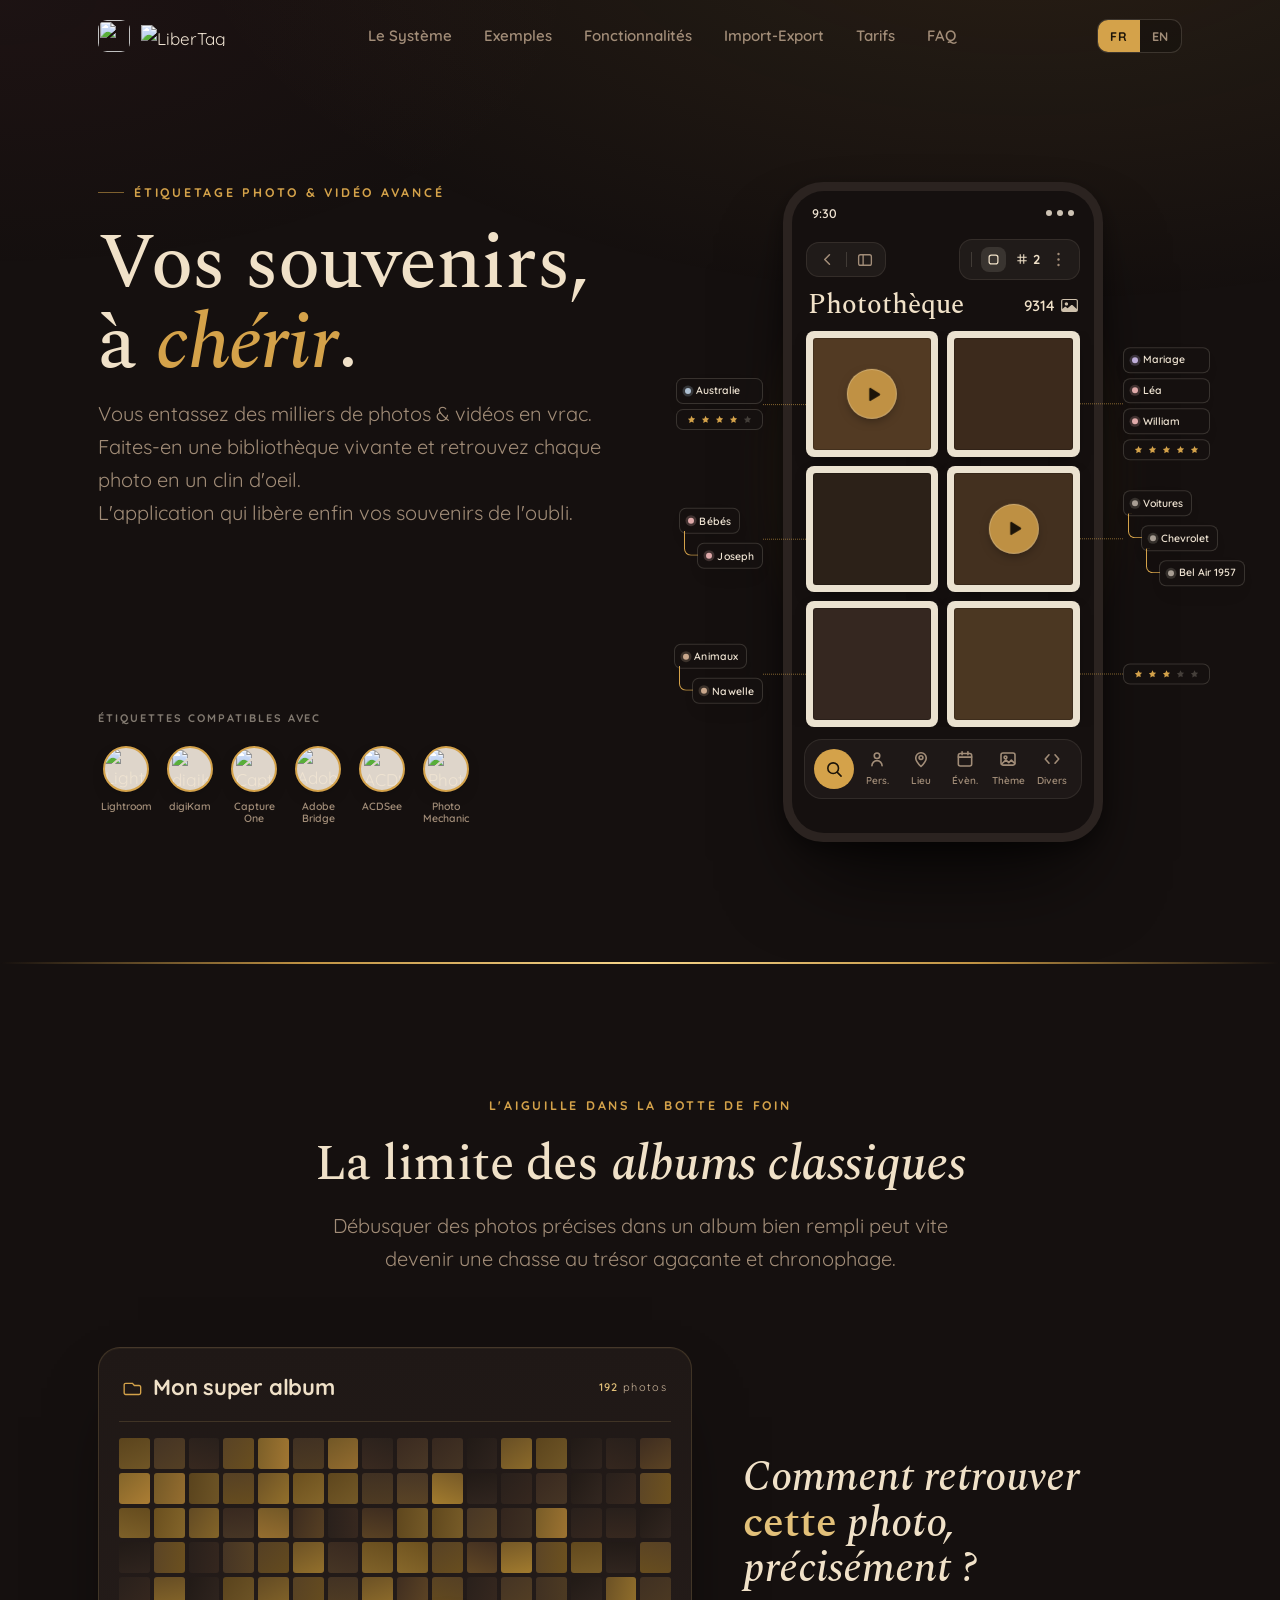
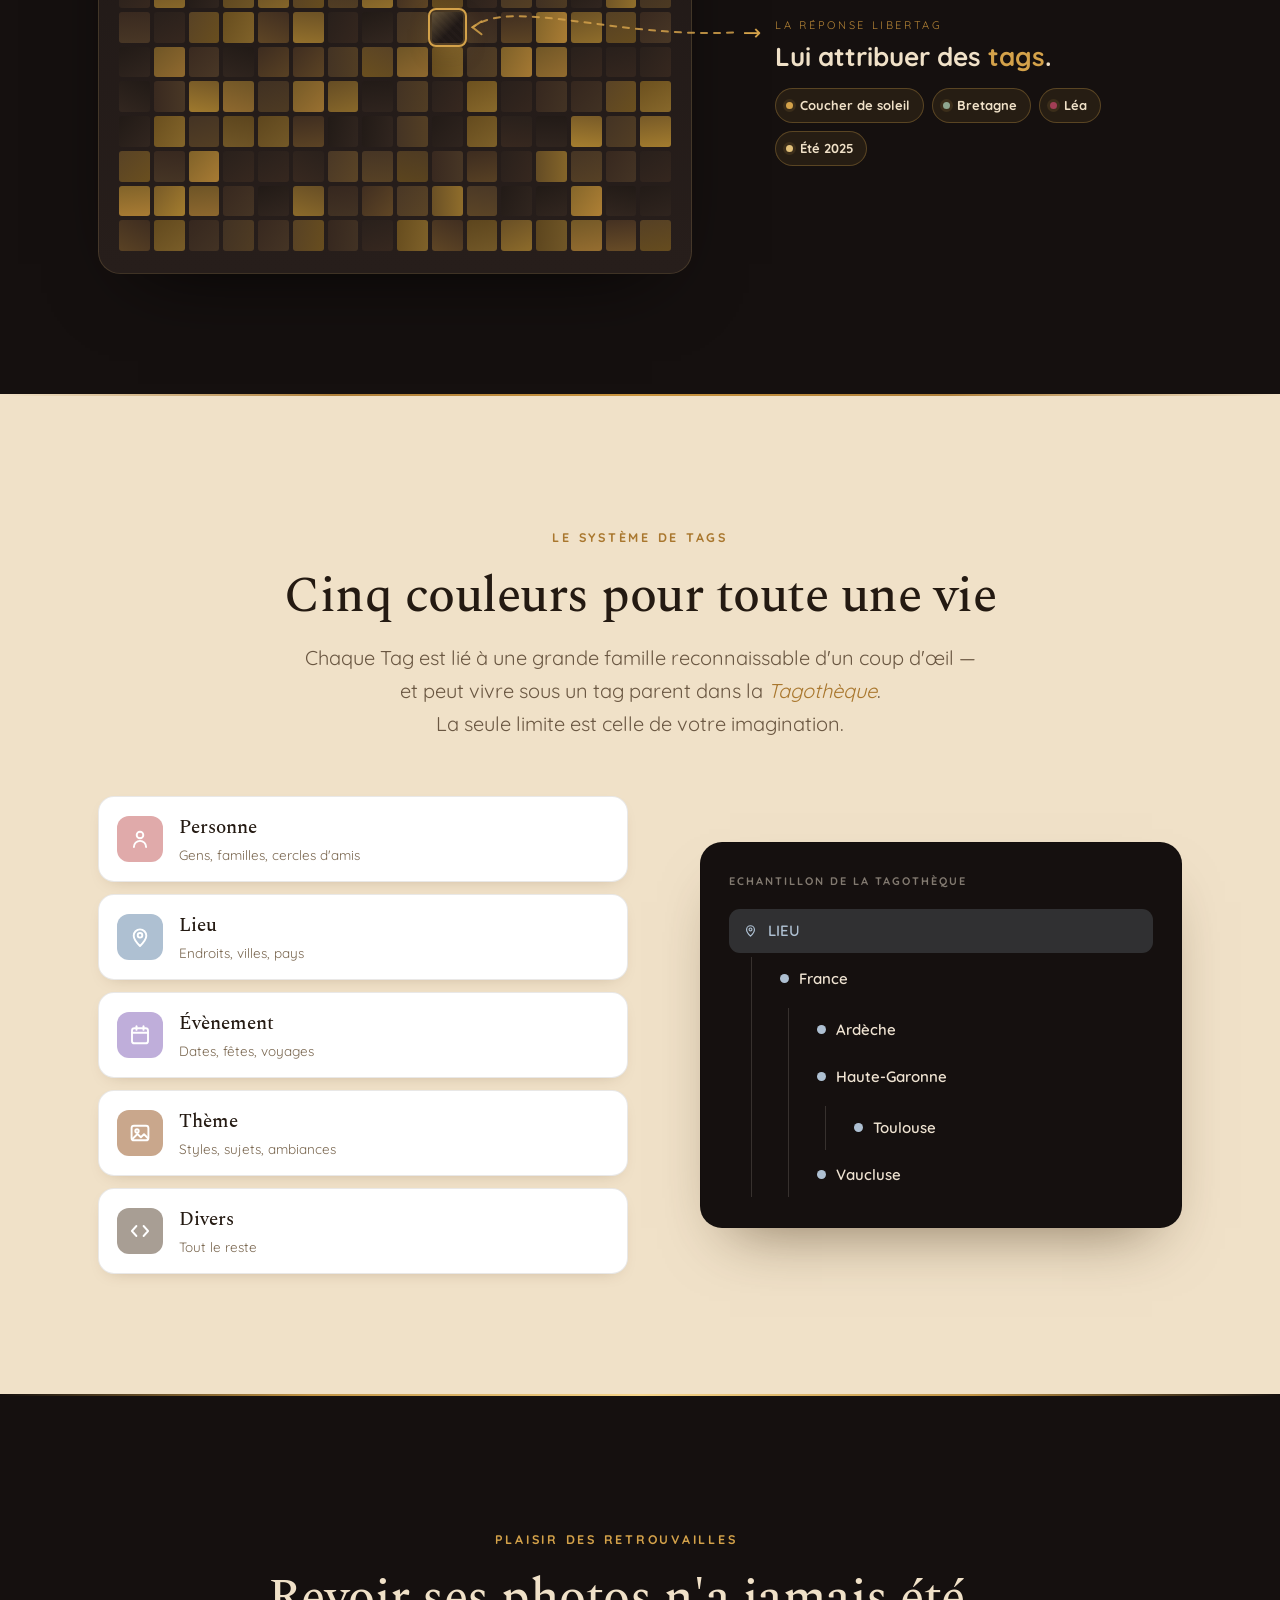
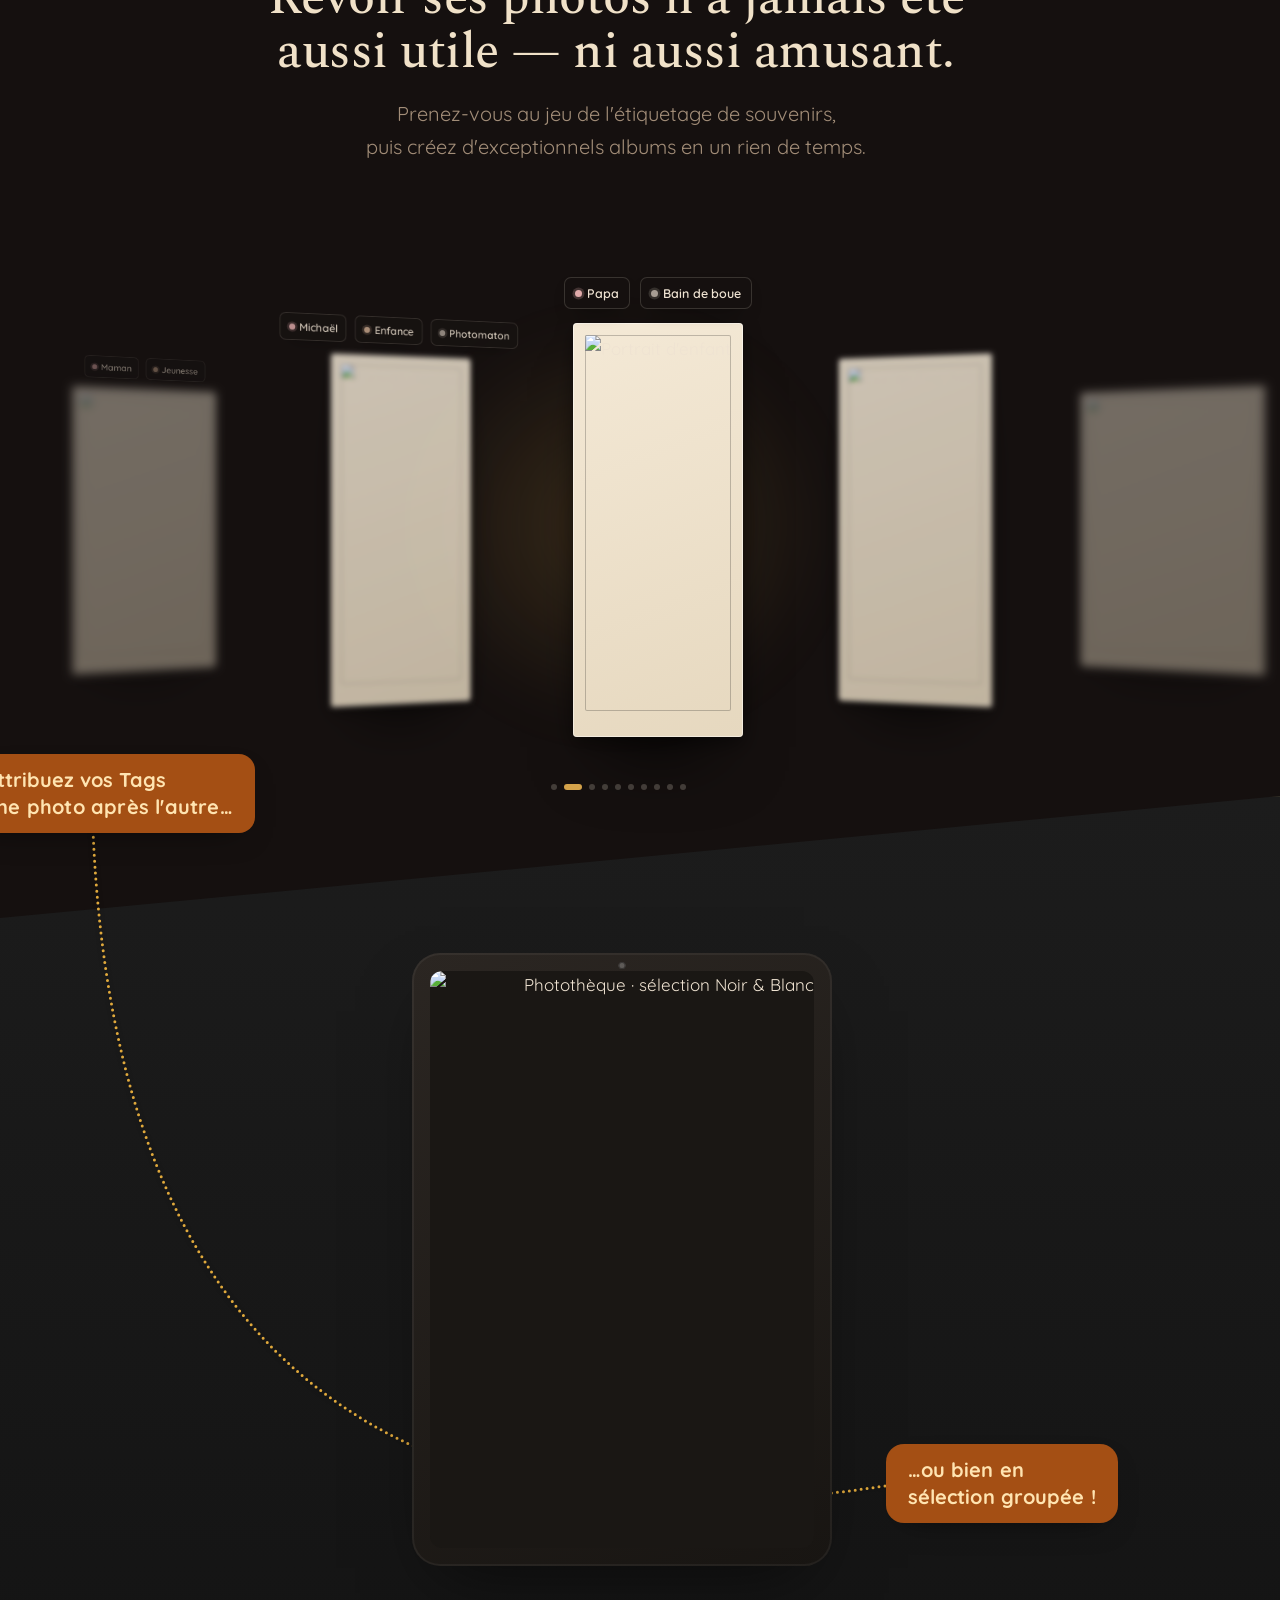
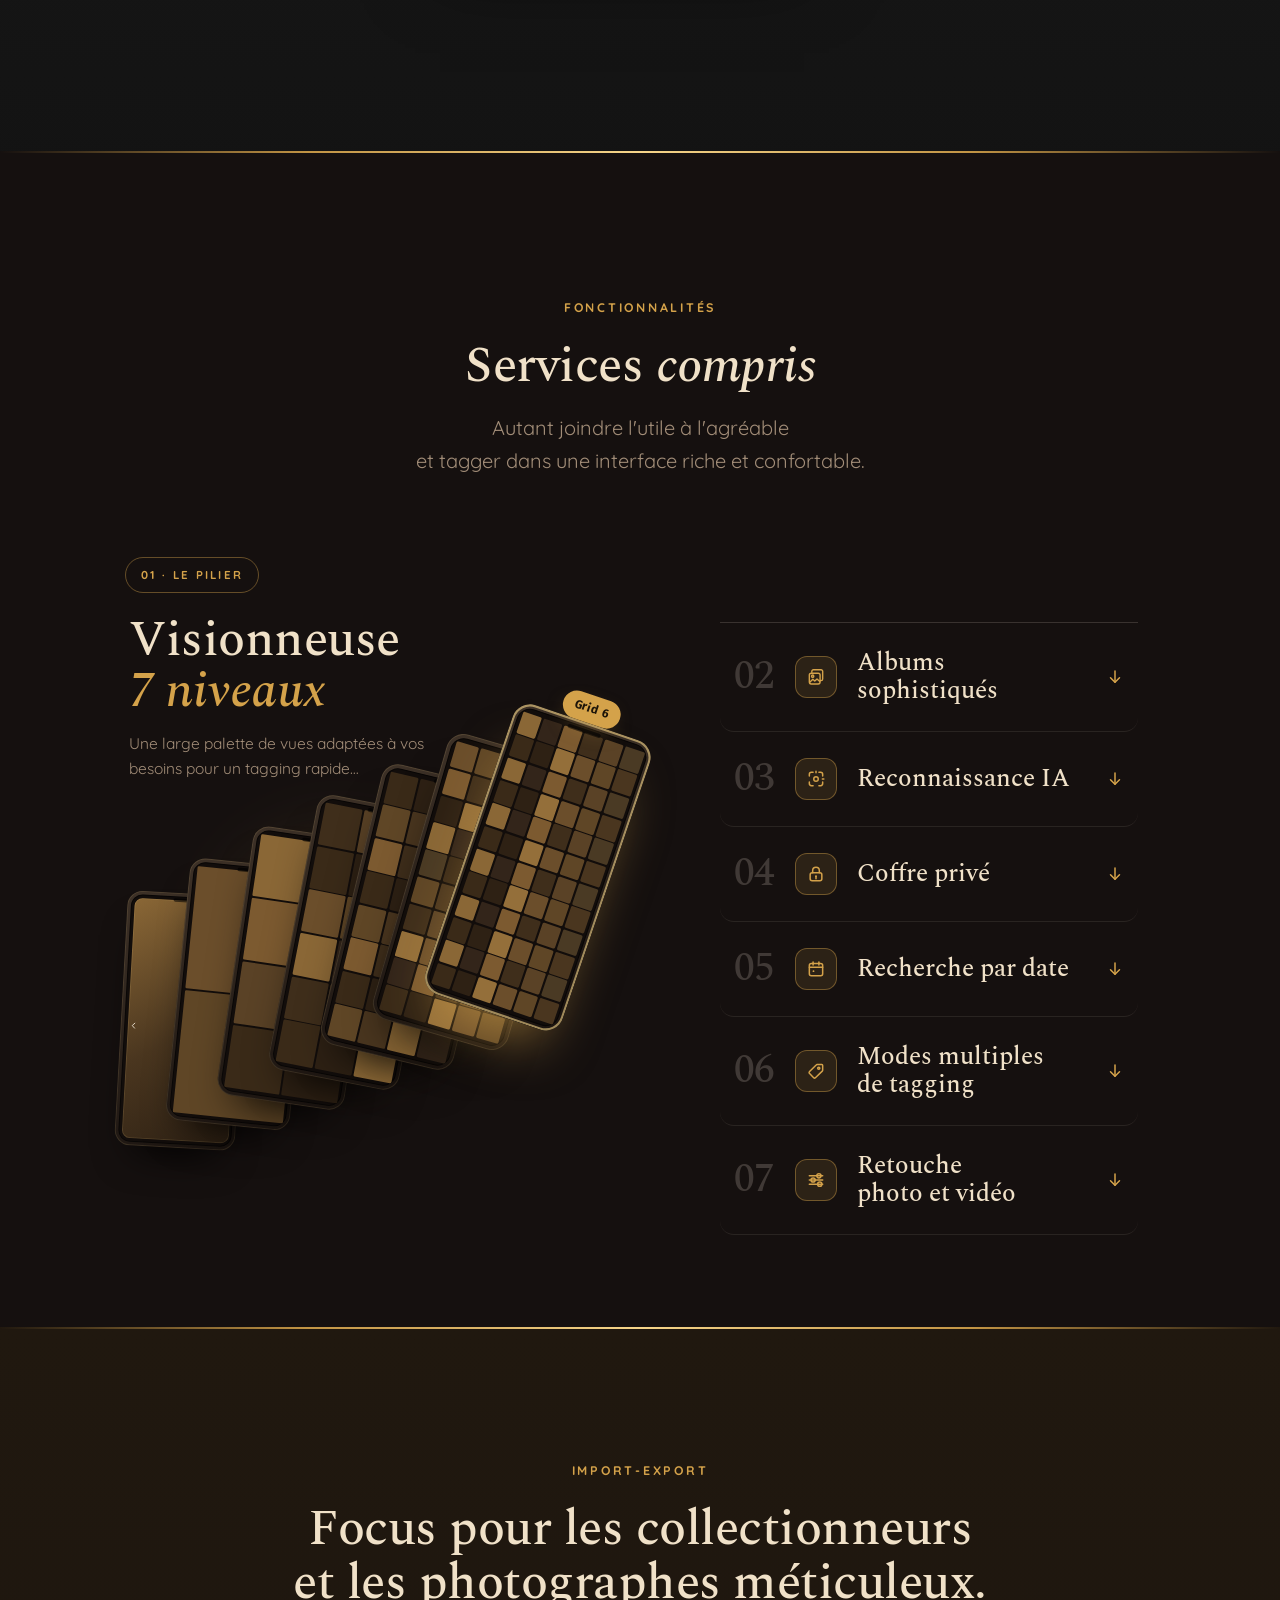
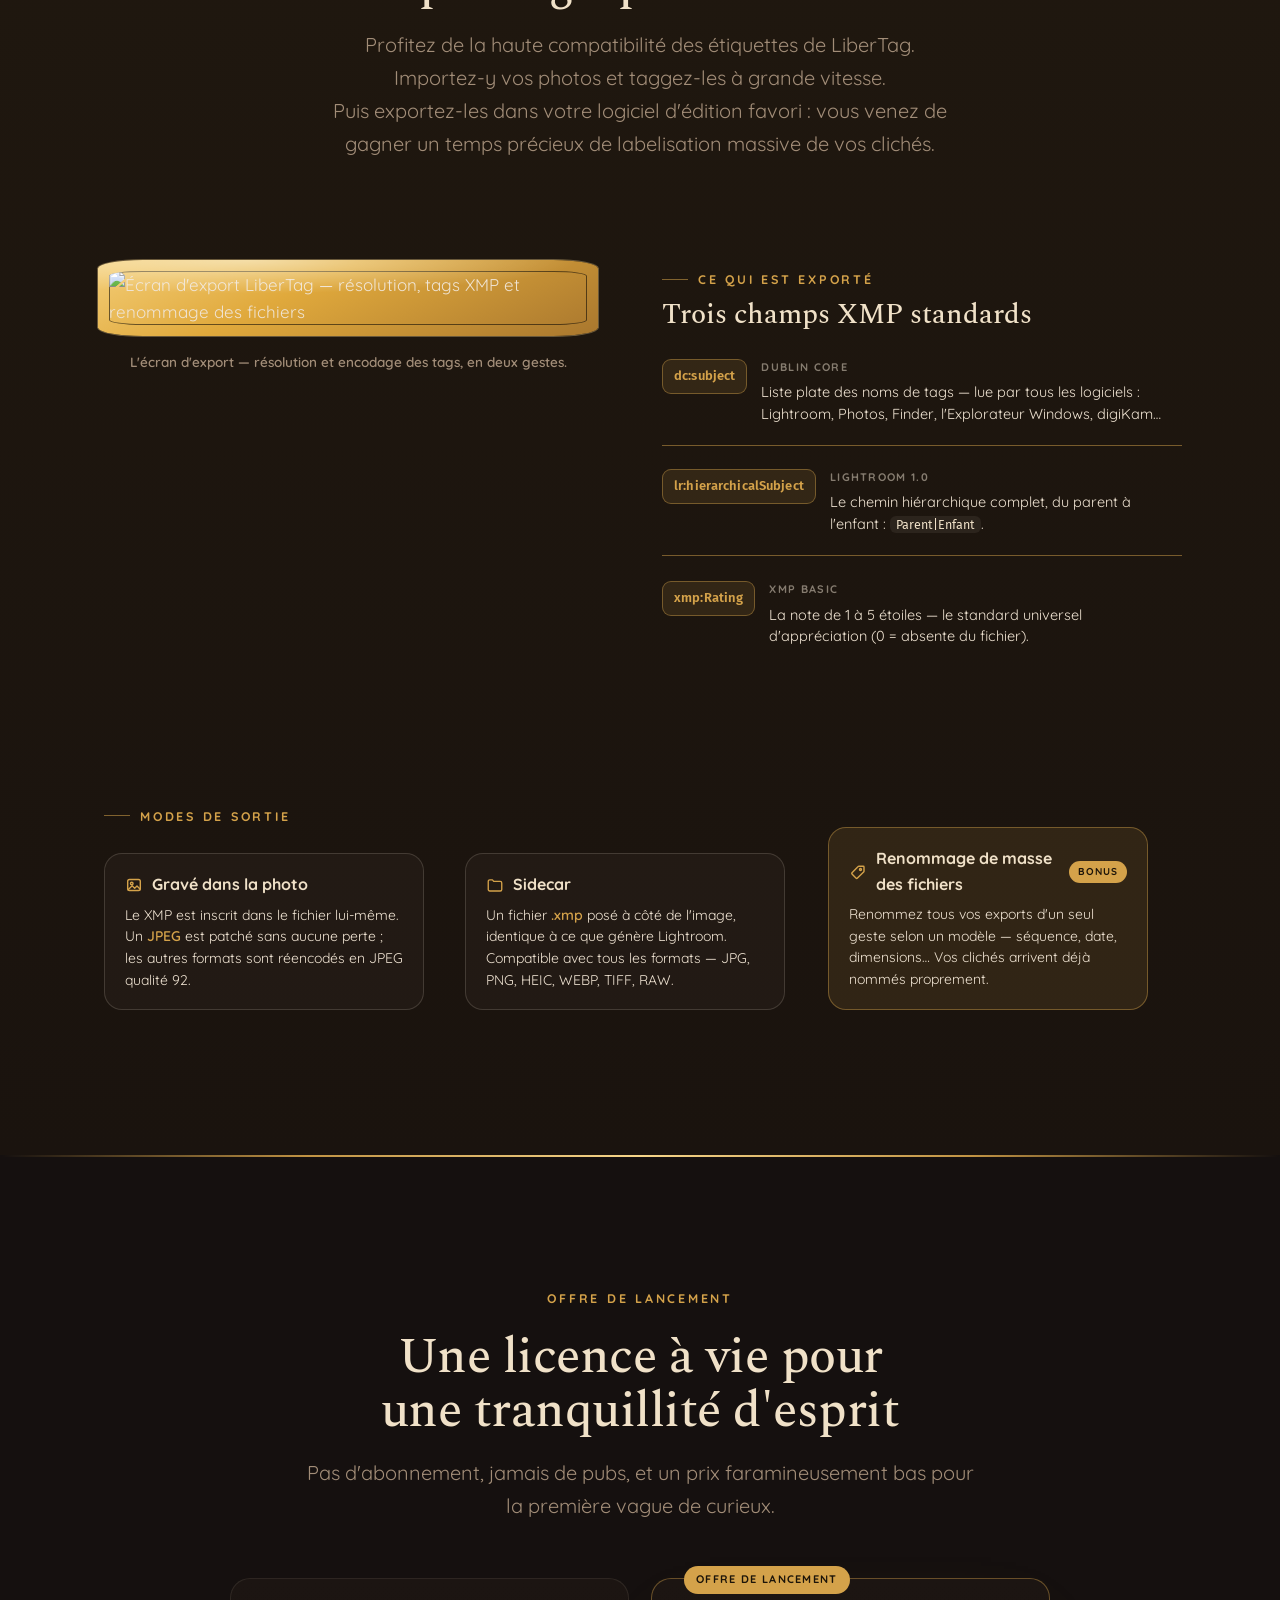
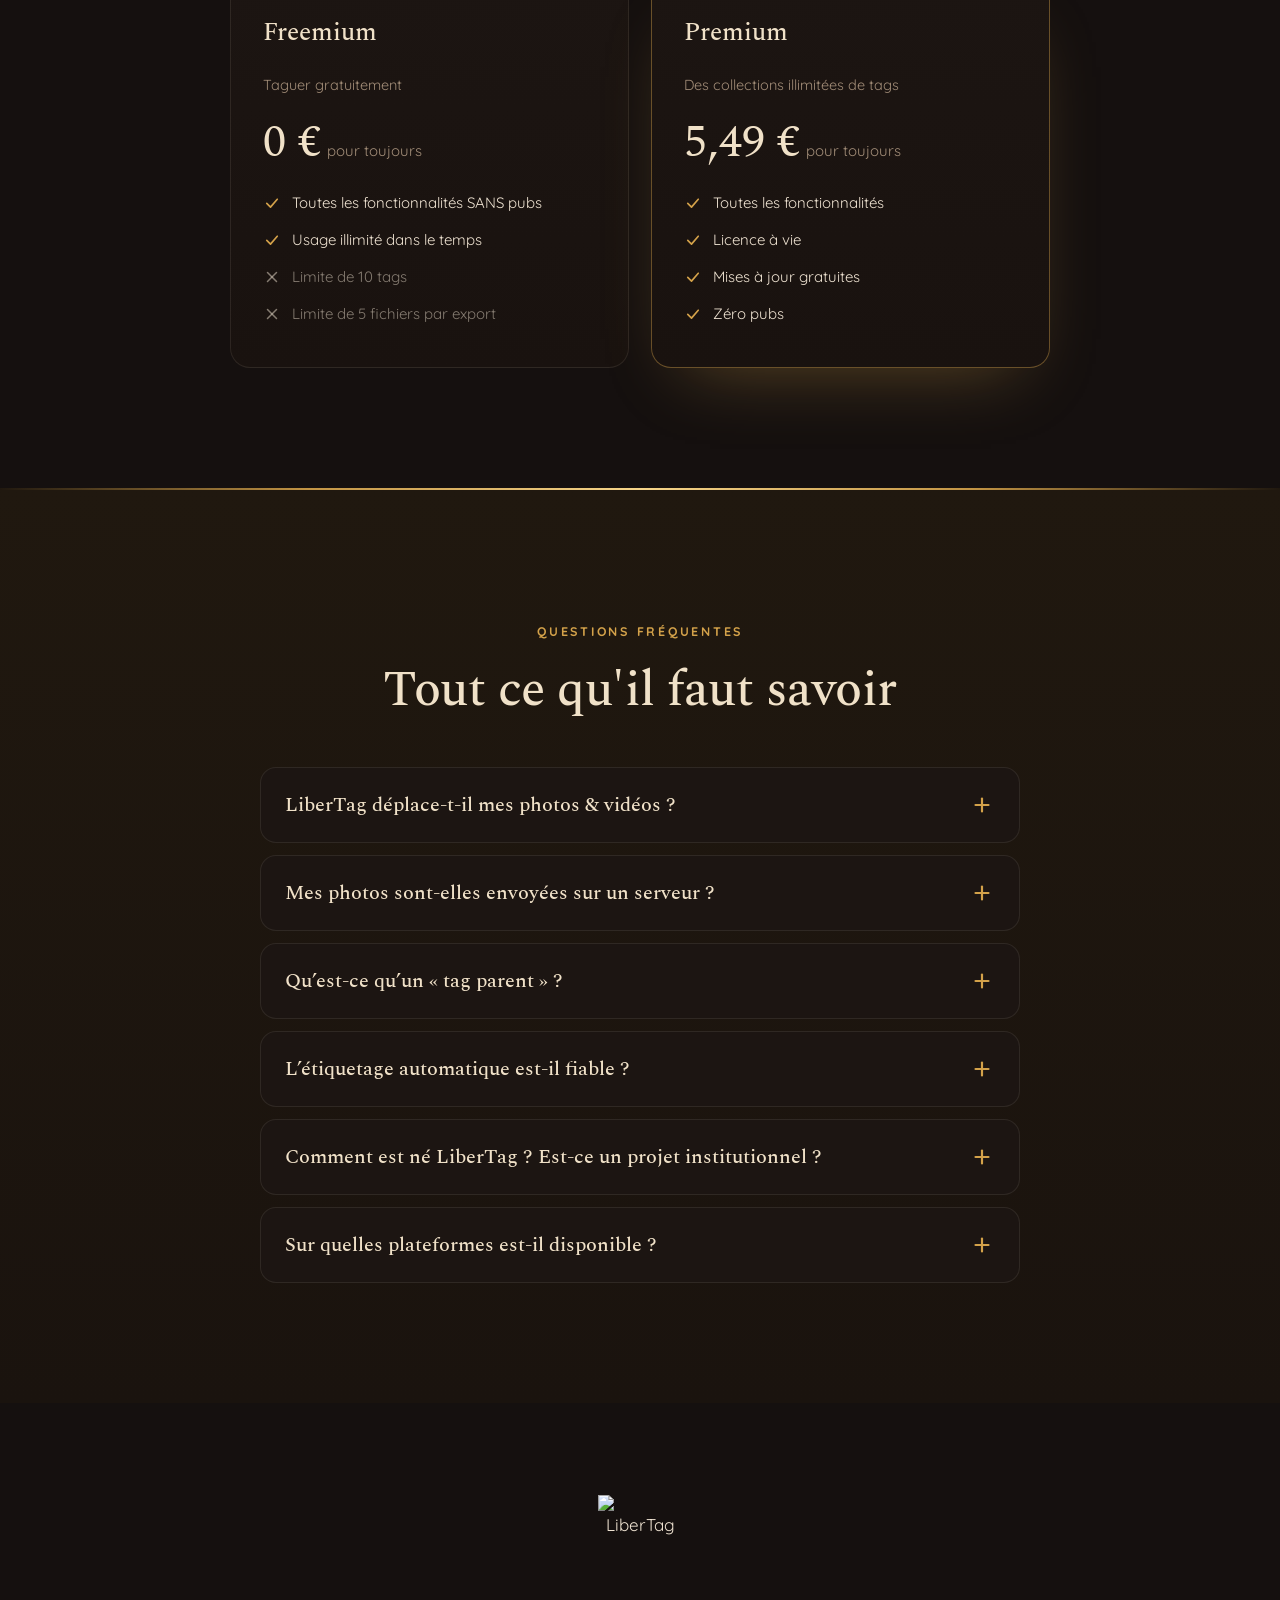
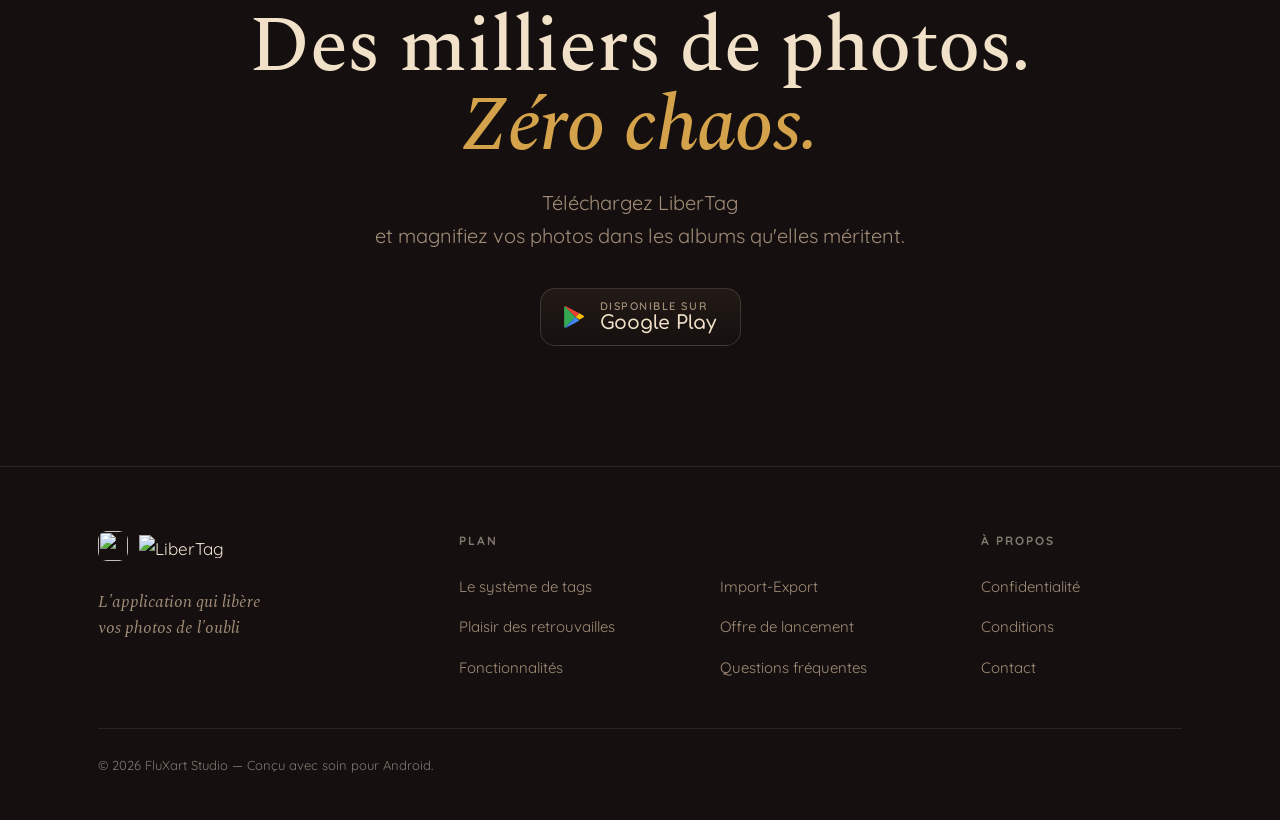
==== commit 18be78e7: "Site web : fonctionnalités réordonnées + « Recherche par date », espace sous la carte du bento et « " ====
--- a/index.html
+++ b/index.html
@@ -8,7 +8,7 @@
         <link rel="preconnect" href="https://fonts.googleapis.com"/>
         <link rel="preconnect" href="https://fonts.gstatic.com" crossorigin/>
         <link href="https://fonts.googleapis.com/css2?family=Comfortaa:wght@400;500;600;700&family=Quicksand:wght@400;500;600;700&family=Spectral:ital,wght@0,400;0,500;0,600;1,400;1,500&display=swap" rel="stylesheet"/>
-        <link rel="stylesheet" href="site.css?v=202608231731"/>
+        <link rel="stylesheet" href="site.css?v=202610261200"/>
         <link id="gfont-Fira-Sans" rel="stylesheet" href="https://fonts.googleapis.com/css2?family=Fira+Sans:wght@300;400;500;600;700&amp;display=swap">
     </head>
     <body>
@@ -162,6 +162,11 @@
                 <path d="M8.5 20H6.5A2.5 2.5 0 0 1 4 17.5V15.5"/>
                 <circle cx="12" cy="12" r="2.7"/>
                 <path d="M12 4.4V2.6M19.6 12h1.8"/>
+            </symbol>
+            <symbol id="fx-cal" viewBox="0 0 24 24" fill="none" stroke="currentColor" stroke-width="1.8" stroke-linecap="round" stroke-linejoin="round">
+                <rect x="4" y="5.4" width="16" height="14.6" rx="2.4"/>
+                <path d="M4 10h16M8.5 3.5v3.6M15.5 3.5v3.6"/>
+                <circle cx="9" cy="14.6" r="1.1" fill="currentColor" stroke="none"/>
             </symbol>
             <symbol id="fx-lock" viewBox="0 0 24 24" fill="none" stroke="currentColor" stroke-width="1.8" stroke-linecap="round" stroke-linejoin="round">
                 <rect x="5" y="10.4" width="14" height="9.6" rx="2.4"/>
@@ -813,7 +818,7 @@
                         <p class="lead" data-i18n-html="svc_lead">Autant joindre l'utile à l'agréable<br/>et tagger dans une interface riche et confortable.</p>
                     </div>
                     <div class="fxr-main" style="height: 650px; margin: 80px 0px 0px">
-                        <!-- ===== index éditorial · piliers 02 → 06 ===== -->
+                        <!-- ===== index éditorial · piliers 02 → 07 ===== -->
                         <ol class="fxr-index">
                             <li tabindex="0">
                                 <span class="fxr-n">02</span>
@@ -844,40 +849,53 @@
                             <li tabindex="0">
                                 <span class="fxr-n">04</span>
                                 <span class="fxr-ic"><svg width="20" height="20">
-                                        <use href="#fx-sliders"/>
-                                    </svg></span>
-                                <h3 class="fxr-t" data-i18n="svc4_t">Éditions photos &amp; vidéos</h3>
+                                        <use href="#fx-lock"/>
+                                    </svg></span>
+                                <h3 class="fxr-t" data-i18n="svc6_t">Coffre privé</h3>
                                 <span class="fxr-go"><svg width="18" height="18">
                                         <use href="#fx-arrow"/>
                                     </svg></span>
                                 <div class="fxr-detail">
-                                    <p data-i18n="svc4_p">Une gamme d'outils élémentaires de retouches photos et de montage vidéo.</p>
+                                    <p data-i18n="svc6_p">Un coffre privé, avec code de déverrouillage, pour ranger vos photos les plus confidentielles — avec création de sous-dossiers. Petit bonus : il possède aussi sa propre arborescence de tags.</p>
                                 </div>
                             </li>
                             <li tabindex="0">
                                 <span class="fxr-n">05</span>
                                 <span class="fxr-ic"><svg width="20" height="20">
-                                        <use href="#fx-tag"/>
-                                    </svg></span>
-                                <h3 class="fxr-t" data-i18n-html="svc5_t">Modes multiples<br>de tagging</h3>
+                                        <use href="#fx-cal"/>
+                                    </svg></span>
+                                <h3 class="fxr-t" data-i18n="svc7_t">Recherche par date</h3>
                                 <span class="fxr-go"><svg width="18" height="18">
                                         <use href="#fx-arrow"/>
                                     </svg></span>
                                 <div class="fxr-detail">
-                                    <p data-i18n="svc5_p">Pour aller encore plus vite, l'application propose des interfaces de tagging malines, adaptées à toutes les formes de collections photo.</p>
+                                    <p data-i18n="svc7_p">Un calendrier pour retrouver vos photos par année et par mois, d'après leur vraie date de prise de vue — celle que l'appareil a gravée dans le fichier.</p>
                                 </div>
                             </li>
                             <li tabindex="0">
                                 <span class="fxr-n">06</span>
                                 <span class="fxr-ic"><svg width="20" height="20">
-                                        <use href="#fx-lock"/>
-                                    </svg></span>
-                                <h3 class="fxr-t" data-i18n="svc6_t">Coffre privé</h3>
+                                        <use href="#fx-tag"/>
+                                    </svg></span>
+                                <h3 class="fxr-t" data-i18n-html="svc5_t">Modes multiples<br>de tagging</h3>
                                 <span class="fxr-go"><svg width="18" height="18">
                                         <use href="#fx-arrow"/>
                                     </svg></span>
                                 <div class="fxr-detail">
-                                    <p data-i18n="svc6_p">Un coffre privé, avec code de déverrouillage, pour ranger vos photos les plus confidentielles — avec création de sous-dossiers. Petit bonus : il possède aussi sa propre arborescence de tags.</p>
+                                    <p data-i18n="svc5_p">Pour aller encore plus vite, l'application propose des interfaces de tagging malines, adaptées à toutes les formes de collections photo.</p>
+                                </div>
+                            </li>
+                            <li tabindex="0">
+                                <span class="fxr-n">07</span>
+                                <span class="fxr-ic"><svg width="20" height="20">
+                                        <use href="#fx-sliders"/>
+                                    </svg></span>
+                                <h3 class="fxr-t" data-i18n="svc4_t">Retouche photo et vidéo</h3>
+                                <span class="fxr-go"><svg width="18" height="18">
+                                        <use href="#fx-arrow"/>
+                                    </svg></span>
+                                <div class="fxr-detail">
+                                    <p data-i18n="svc4_p">Une gamme d'outils élémentaires de retouches photos et de montage vidéo.</p>
                                 </div>
                             </li>
                         </ol>
@@ -1176,6 +1194,6 @@
   });
 })();
 </script>
-        <script src="site.js?v=202608231731"></script>
+        <script src="site.js?v=202610261200"></script>
     </body>
 </html>
--- a/site.css
+++ b/site.css
@@ -2316,9 +2316,11 @@
         align-items: center;
     }
 
+    /* 48px : les pastilles du manège débordent de ~23px AU-DESSUS de la
+       scène (posées sur la photo, centrée) → ~25px d'encre à encre sous la carte */
     #features .tagscene {
         width: 100%;
-        margin: 24px 0 0 !important;
+        margin: 48px 0 0 !important;
     }
 
     /* le manège : hauteur réduite, sans le décalage négatif du grand écran */
@@ -2599,6 +2601,11 @@
         margin-bottom: 18px;
     }
 
+    /* le titre « Plan » est aligné à gauche sur grand écran : on le recentre */
+    .footer .f-col-plan h5 {
+        text-align: center;
+    }
+
     /* liens du plan : 2 colonnes nettes, centrées, rangées alignées */
     .footer .f-plan-grid {
         grid-template-rows: repeat(3, auto);
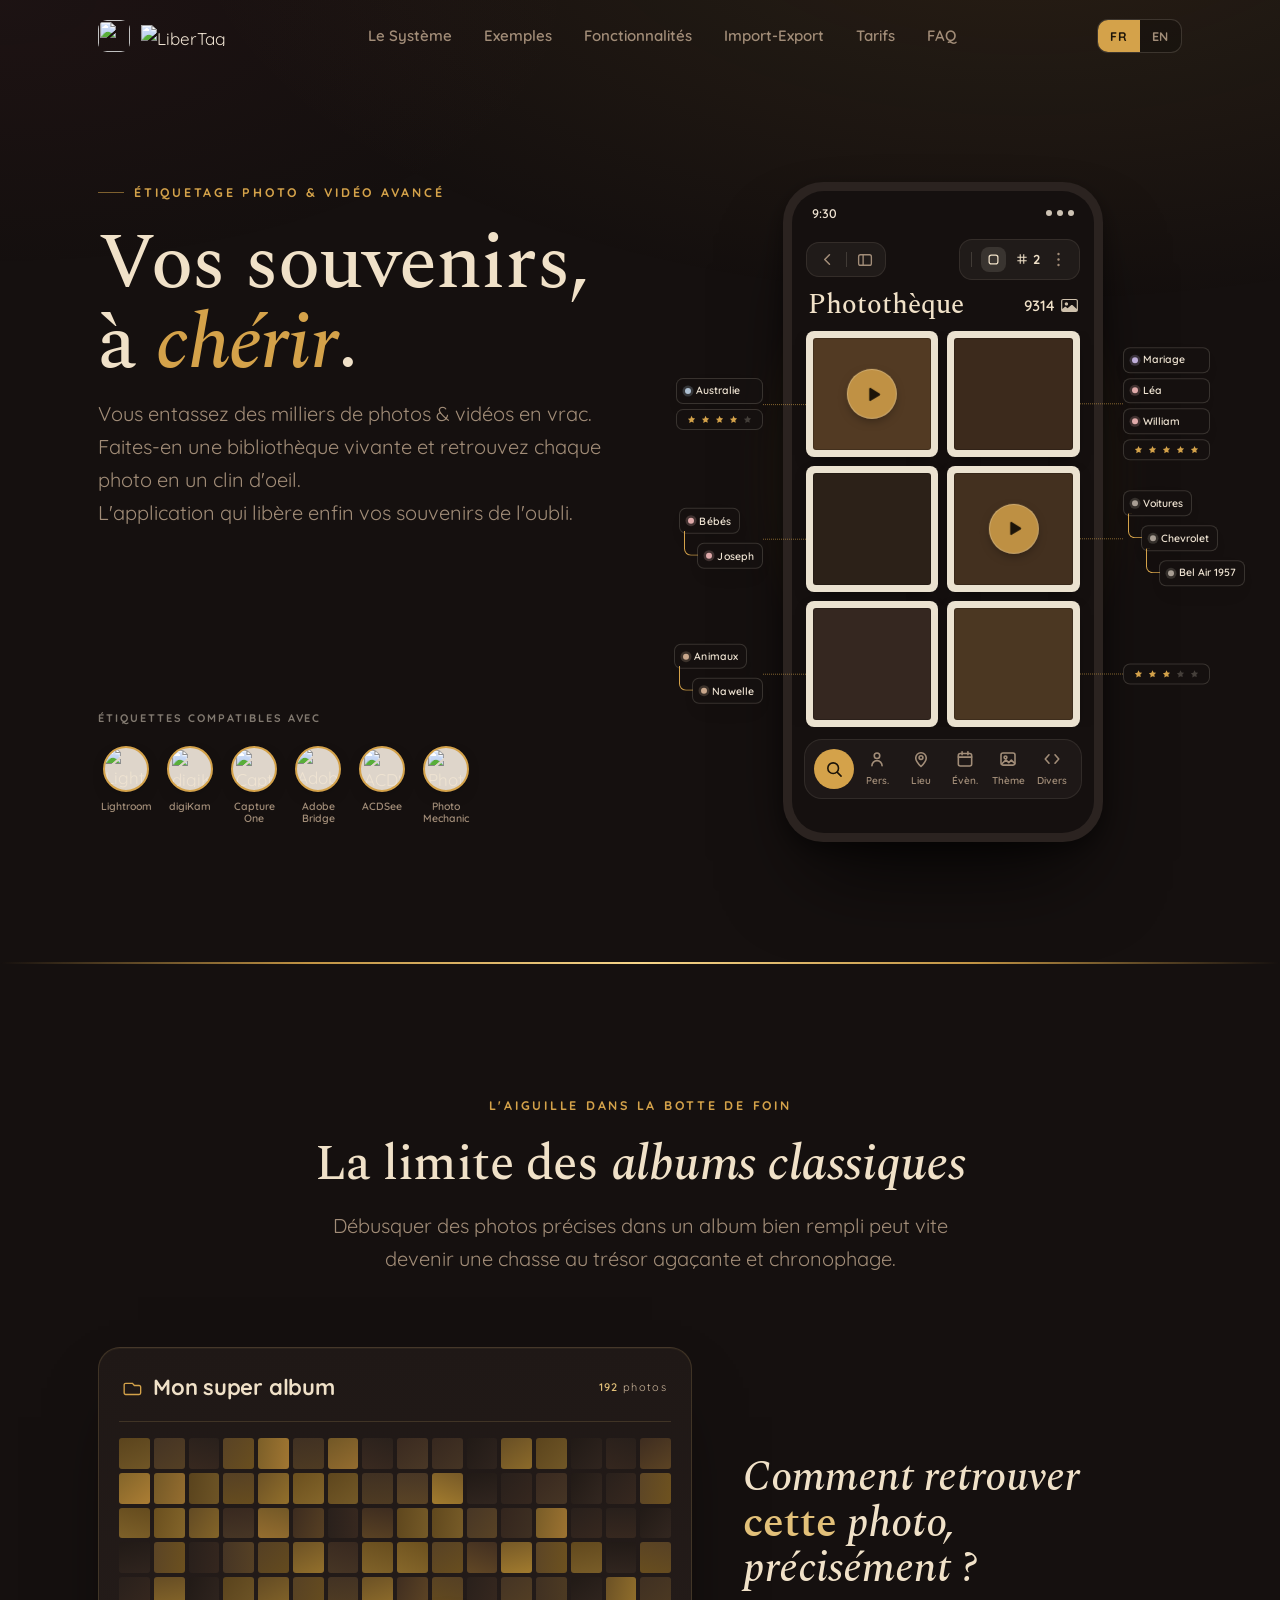
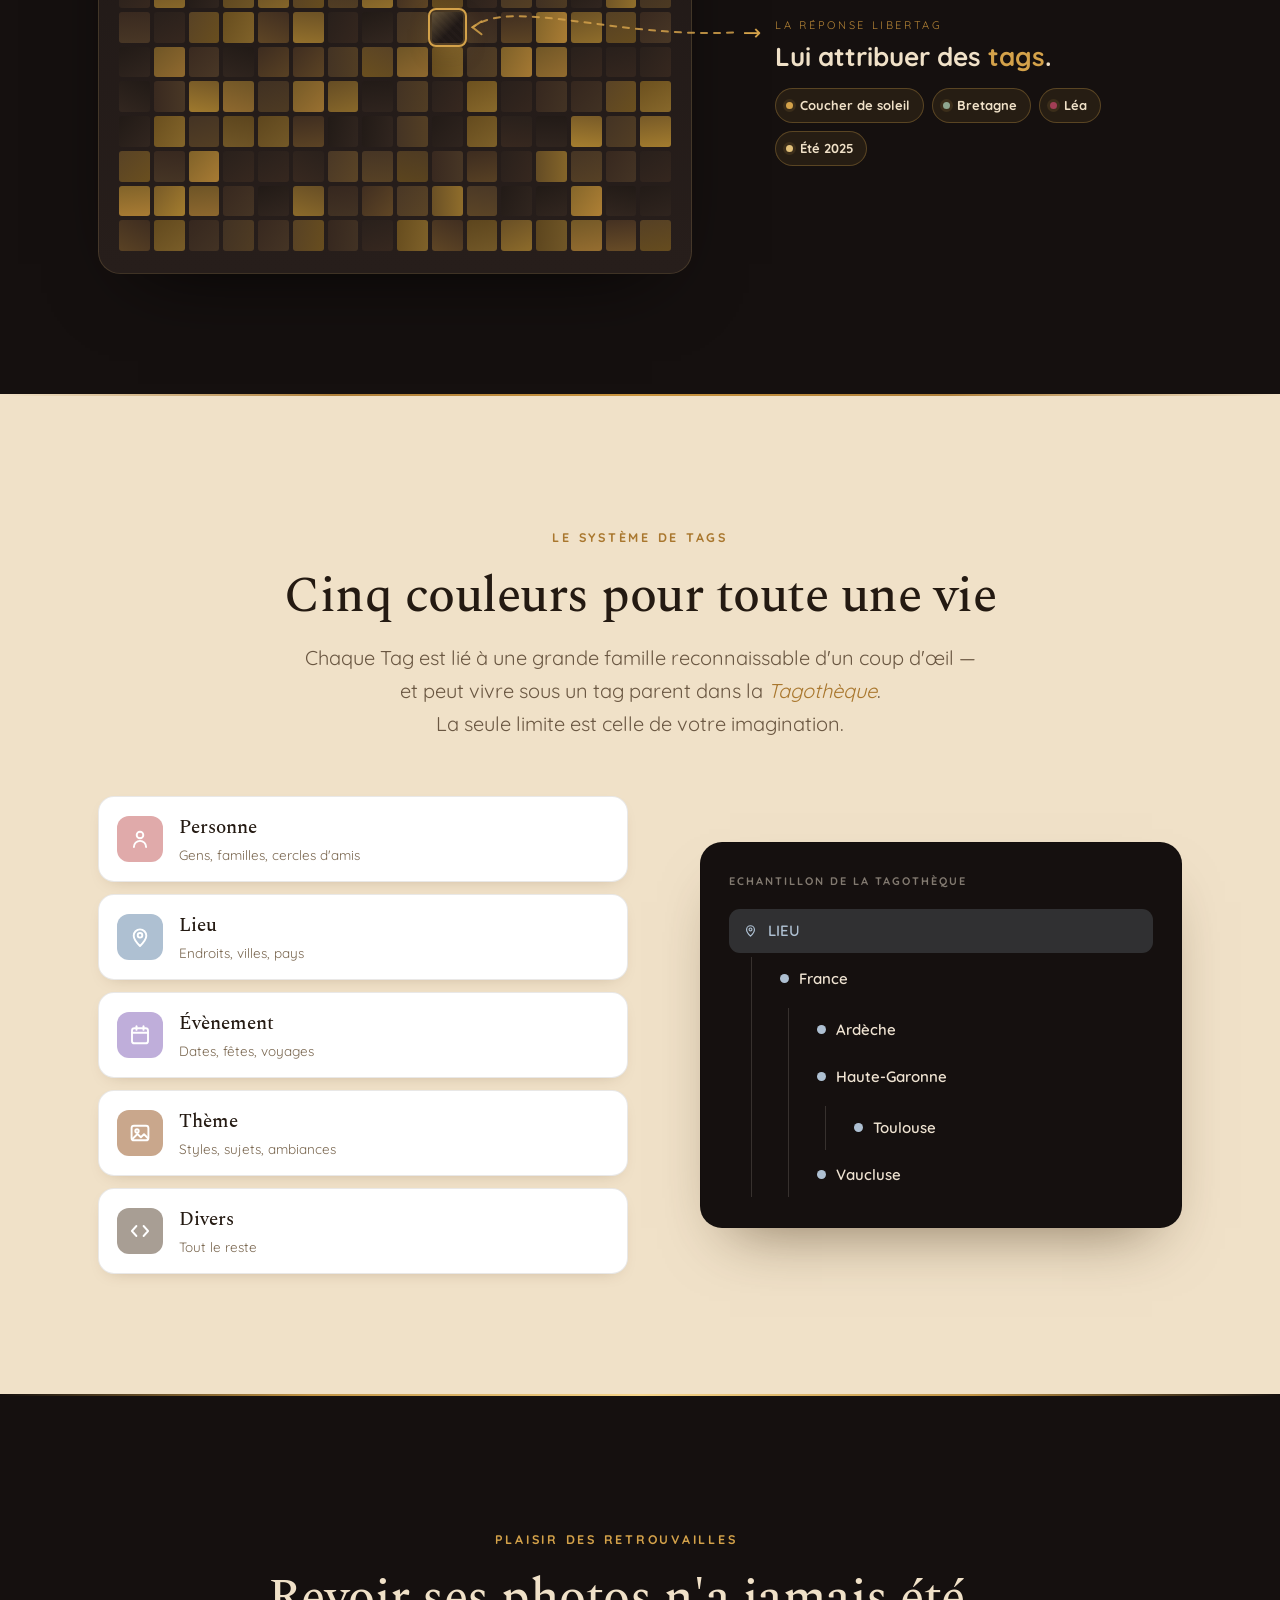
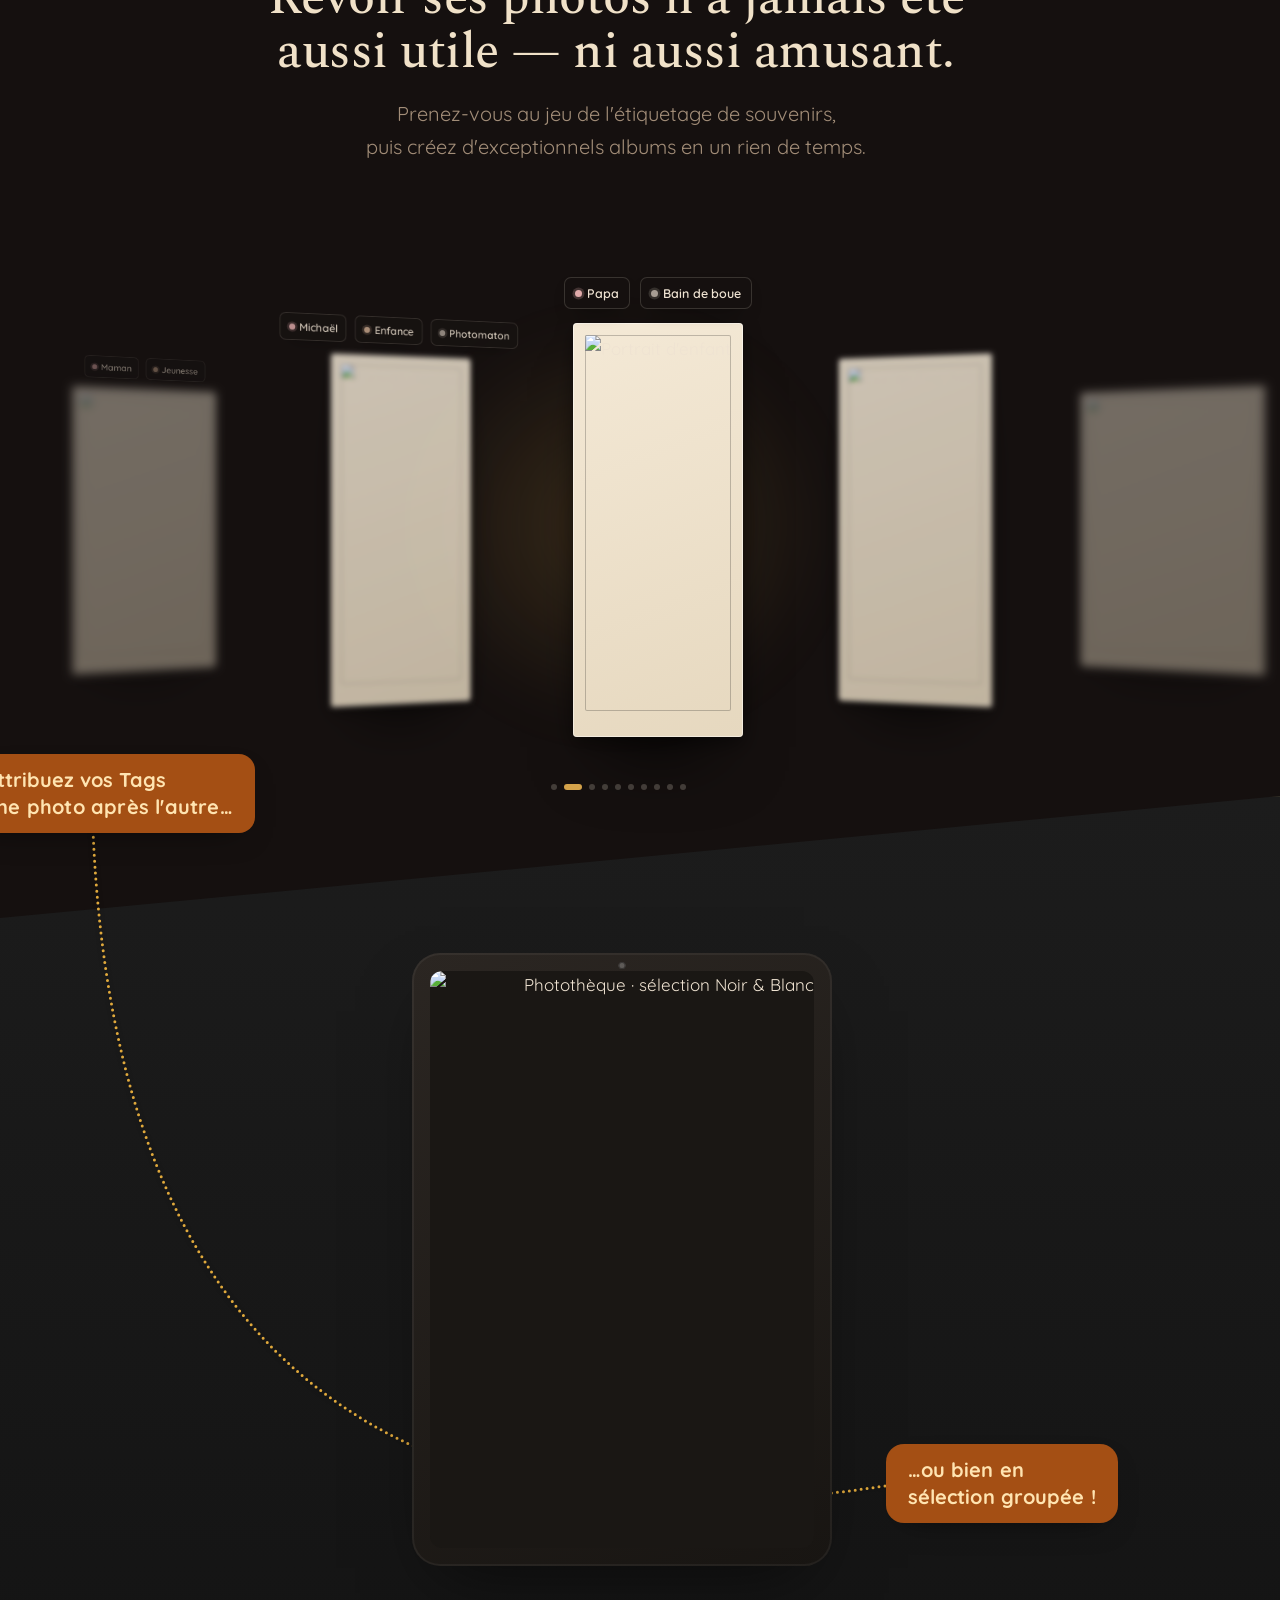
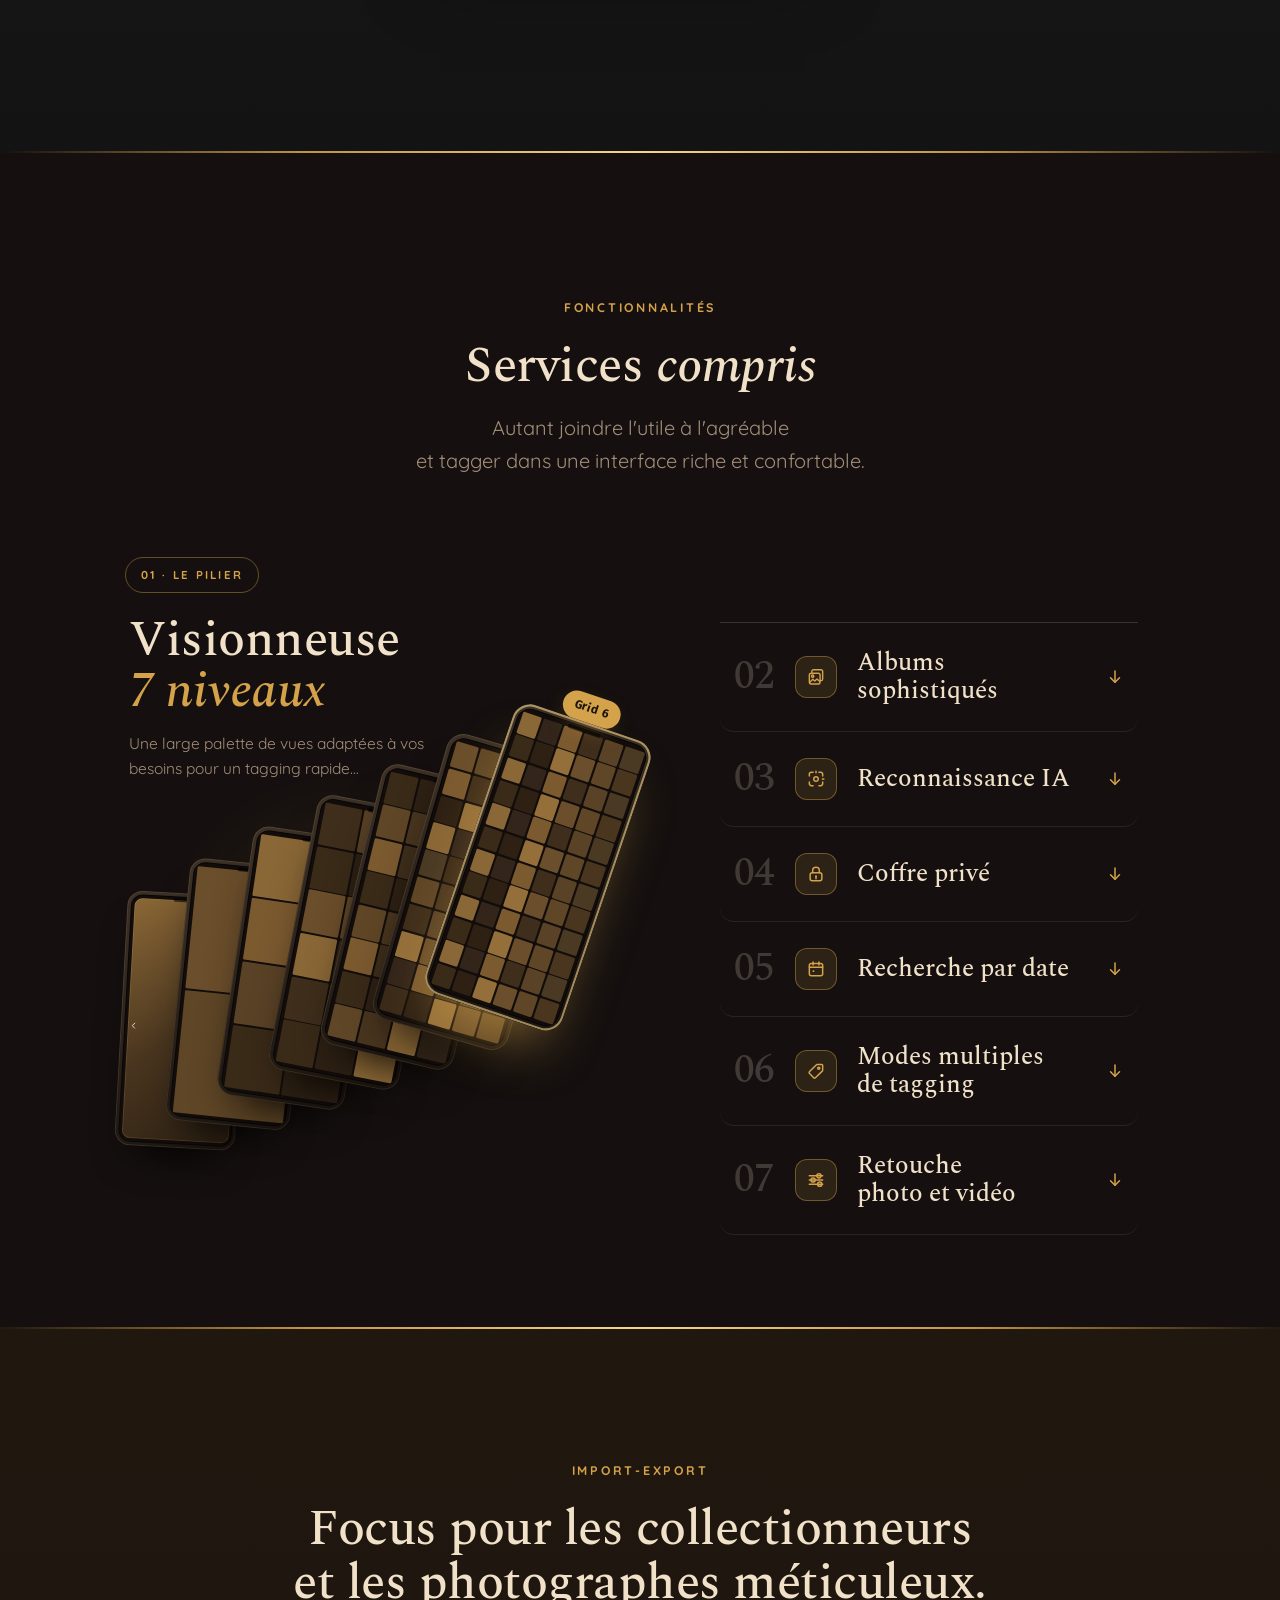
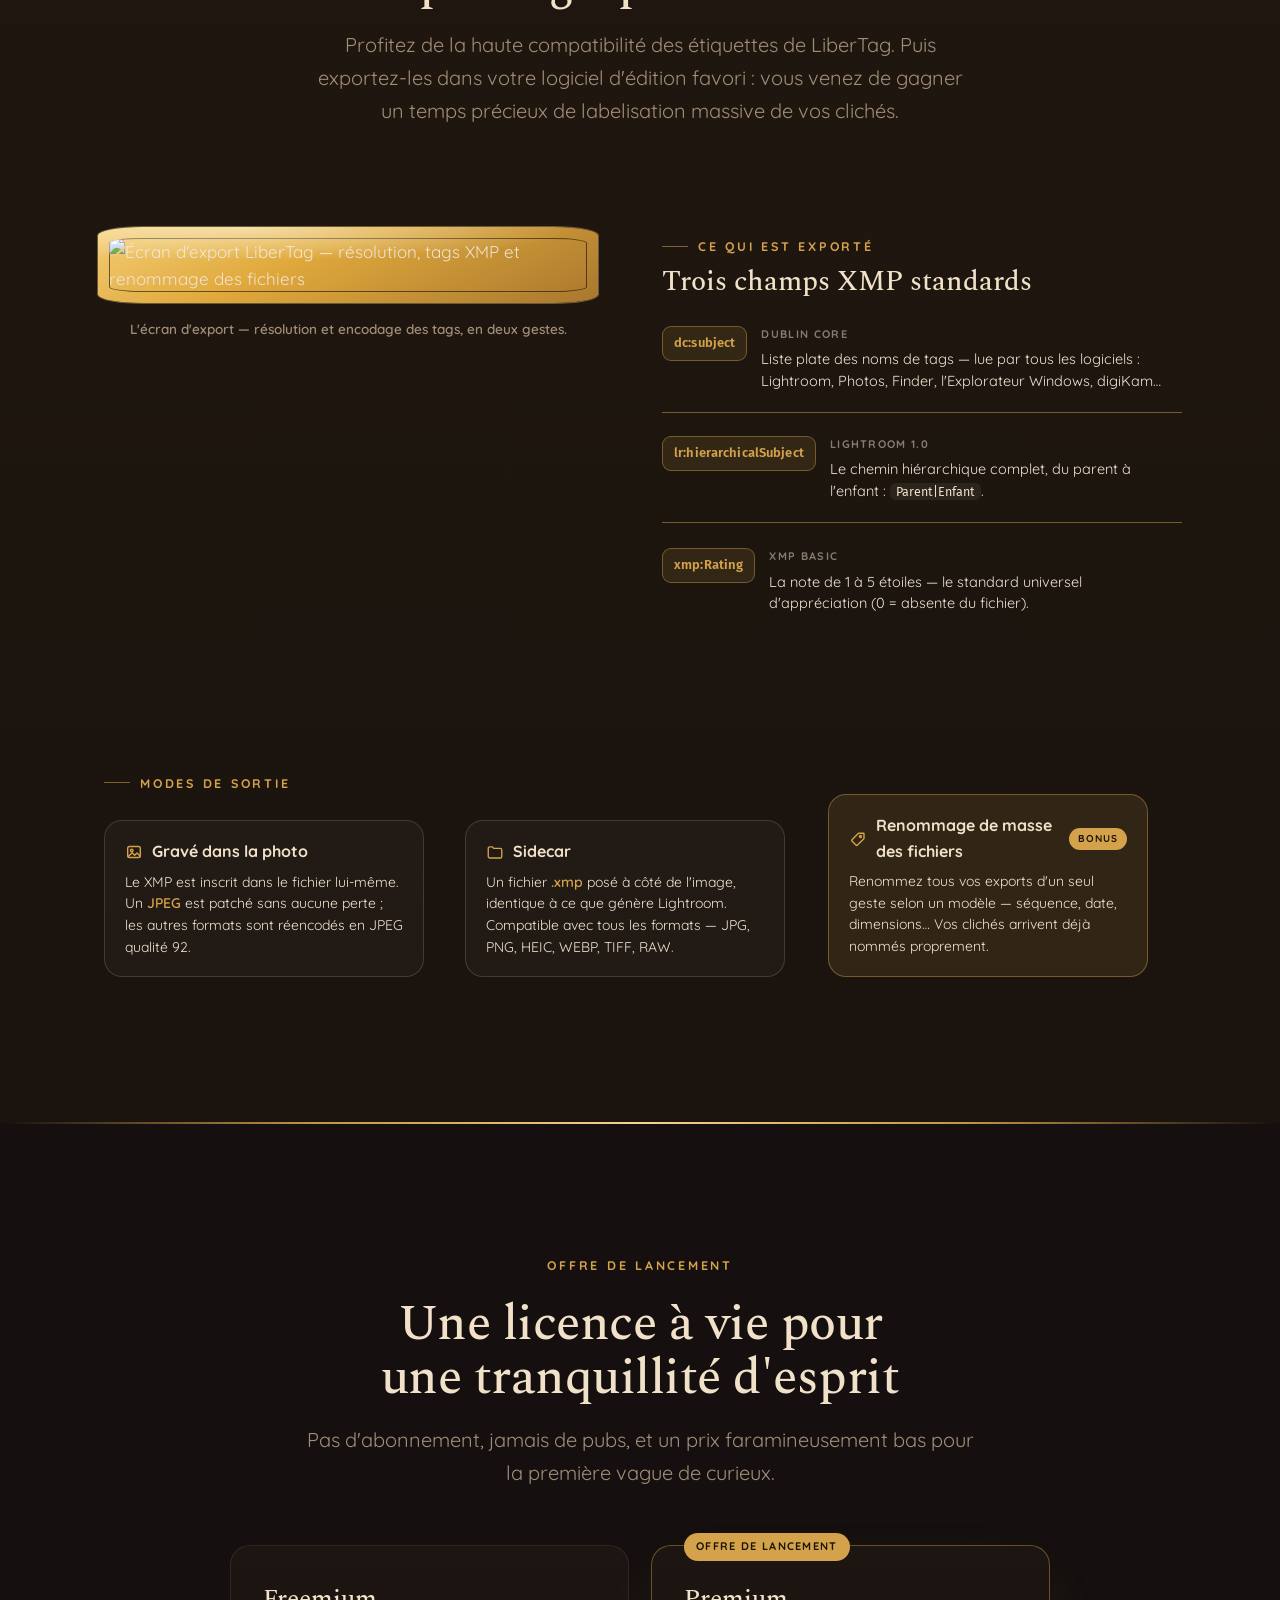
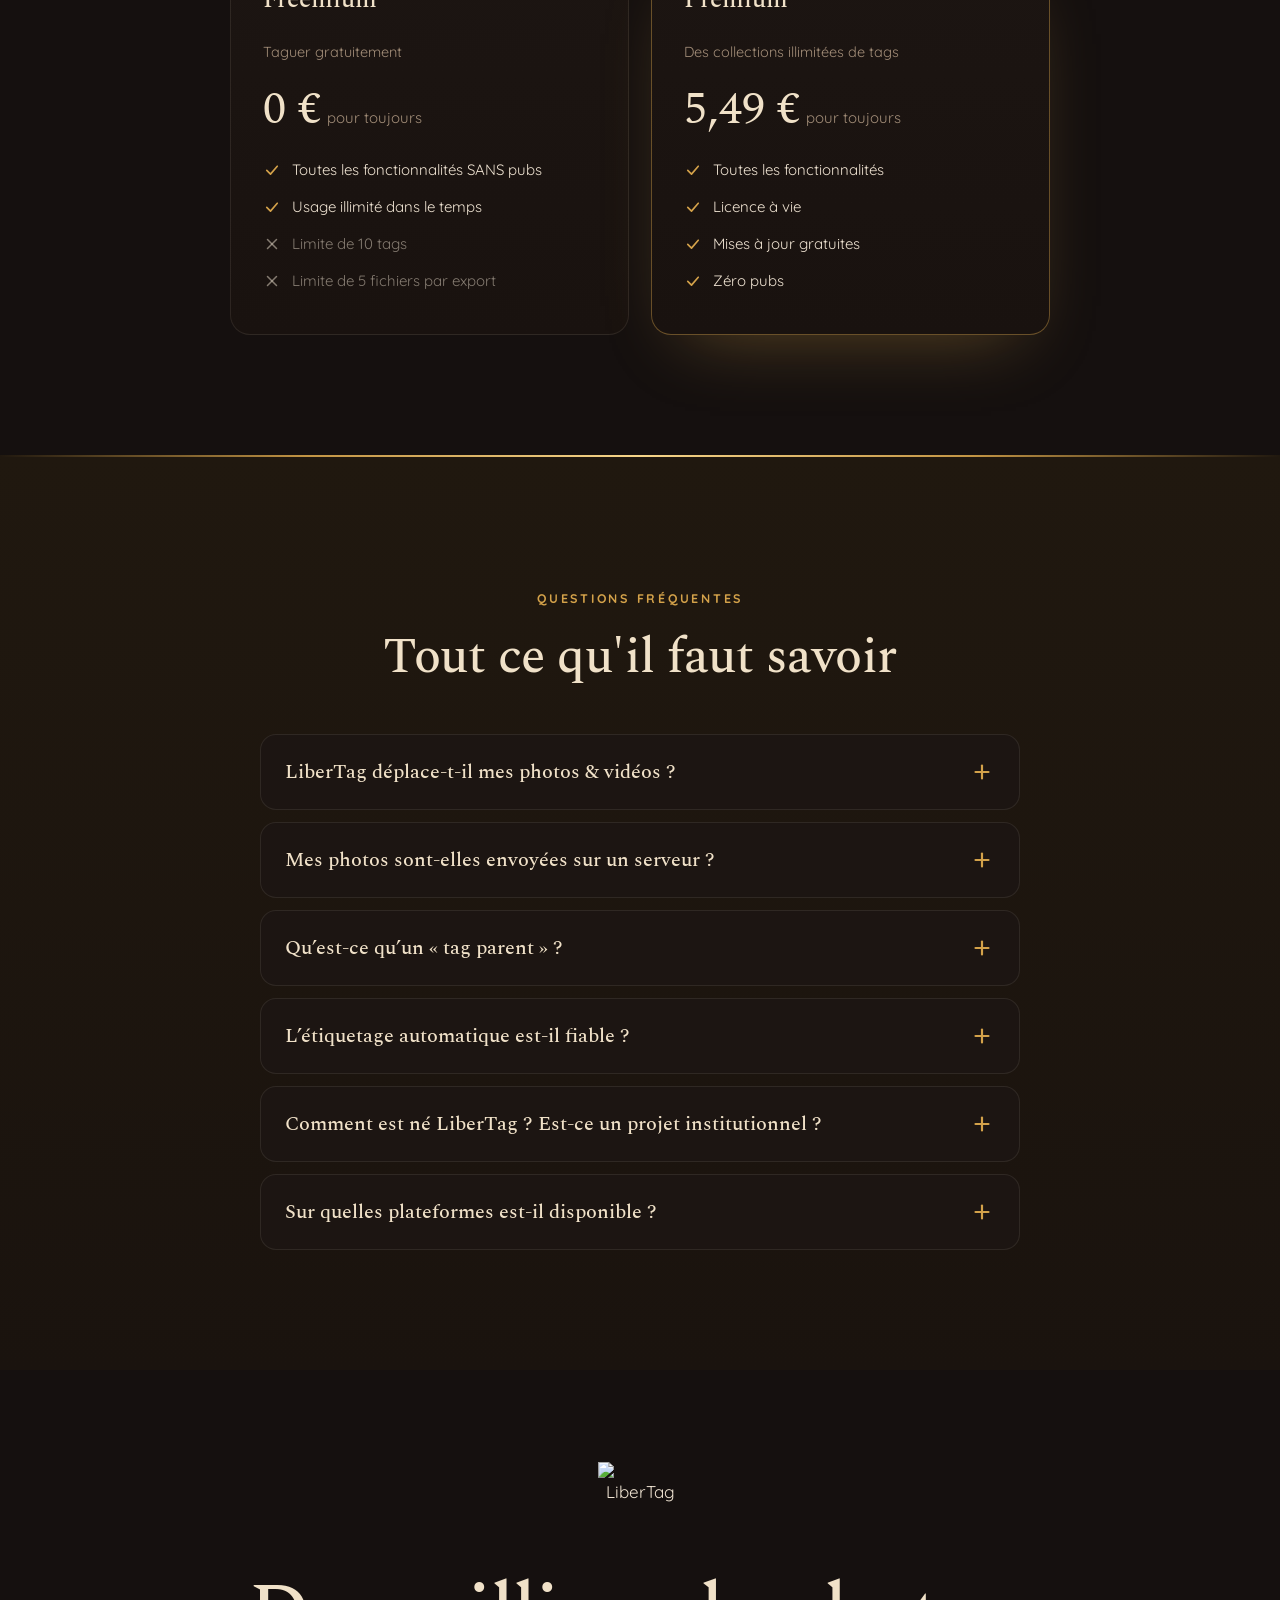
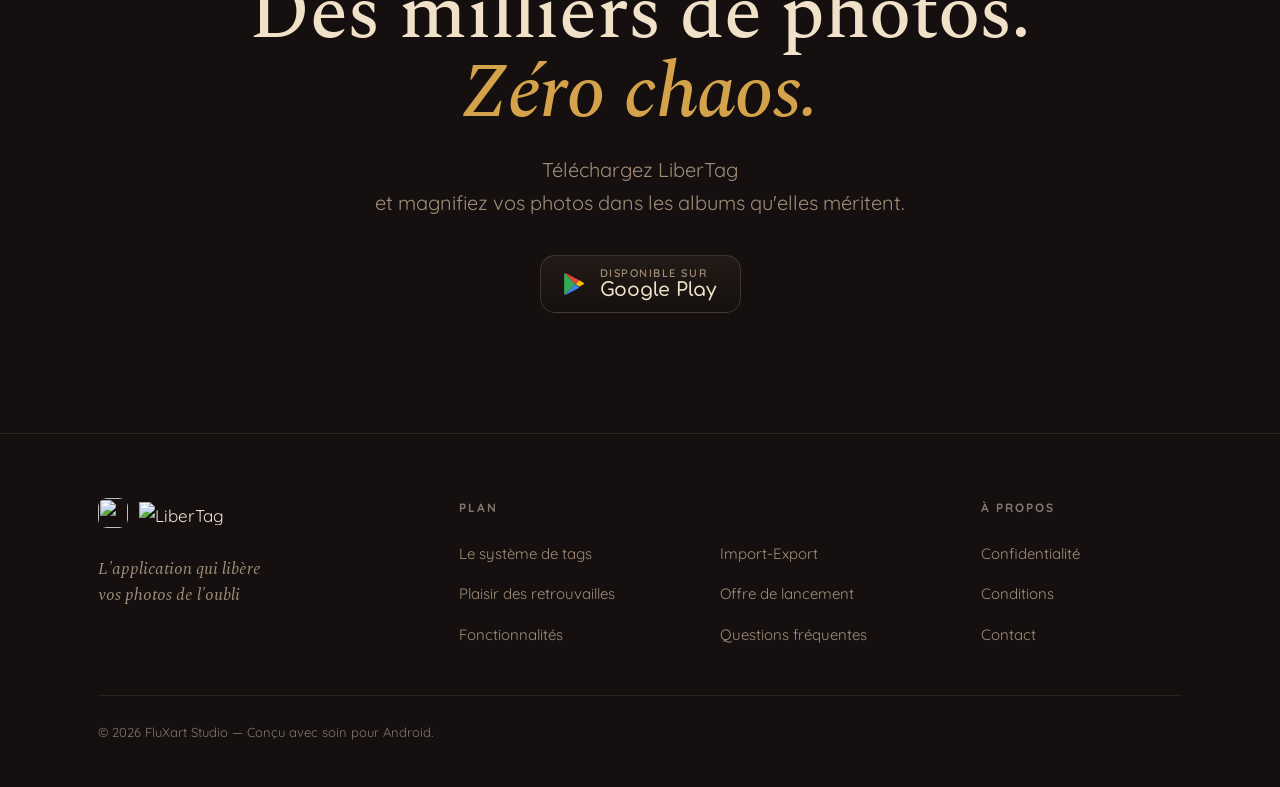
==== commit a532da4d: "Site web : retire « Importez-y vos photos… » du paragraphe XMP, sans retour à la ligne Co-Authored-B" ====
--- a/index.html
+++ b/index.html
@@ -8,7 +8,7 @@
         <link rel="preconnect" href="https://fonts.googleapis.com"/>
         <link rel="preconnect" href="https://fonts.gstatic.com" crossorigin/>
         <link href="https://fonts.googleapis.com/css2?family=Comfortaa:wght@400;500;600;700&family=Quicksand:wght@400;500;600;700&family=Spectral:ital,wght@0,400;0,500;0,600;1,400;1,500&display=swap" rel="stylesheet"/>
-        <link rel="stylesheet" href="site.css?v=202610261200"/>
+        <link rel="stylesheet" href="site.css?v=202610261300"/>
         <link id="gfont-Fira-Sans" rel="stylesheet" href="https://fonts.googleapis.com/css2?family=Fira+Sans:wght@300;400;500;600;700&amp;display=swap">
     </head>
     <body>
@@ -958,7 +958,7 @@
                     <div class="section-head reveal" style="margin: 0px 182px 100px">
                         <p class="eyebrow center"><span data-i18n="xmp_eyebrow">Import-Export</span></p>
                         <h2 class="section-title" data-i18n="xmp_title">Focus pour les collectionneurs et les photographes méticuleux.</h2>
-                        <p class="lead" data-i18n-html="xmp_lead" style="margin: 18px 27px 0px">Profitez de la haute compatibilité des étiquettes de LiberTag. <br/>Importez-y vos photos et taggez-les à grande vitesse. <br/>Puis exportez-les dans votre logiciel d'édition favori : vous venez de gagner un temps précieux de labelisation massive de vos clichés.</p>
+                        <p class="lead" data-i18n-html="xmp_lead" style="margin: 18px 27px 0px">Profitez de la haute compatibilité des étiquettes de LiberTag. Puis exportez-les dans votre logiciel d'édition favori : vous venez de gagner un temps précieux de labelisation massive de vos clichés.</p>
                     </div>
                     <div class="xmp-showcase reveal">
                         <div>
@@ -1194,6 +1194,6 @@
   });
 })();
 </script>
-        <script src="site.js?v=202610261200"></script>
+        <script src="site.js?v=202610261300"></script>
     </body>
 </html>
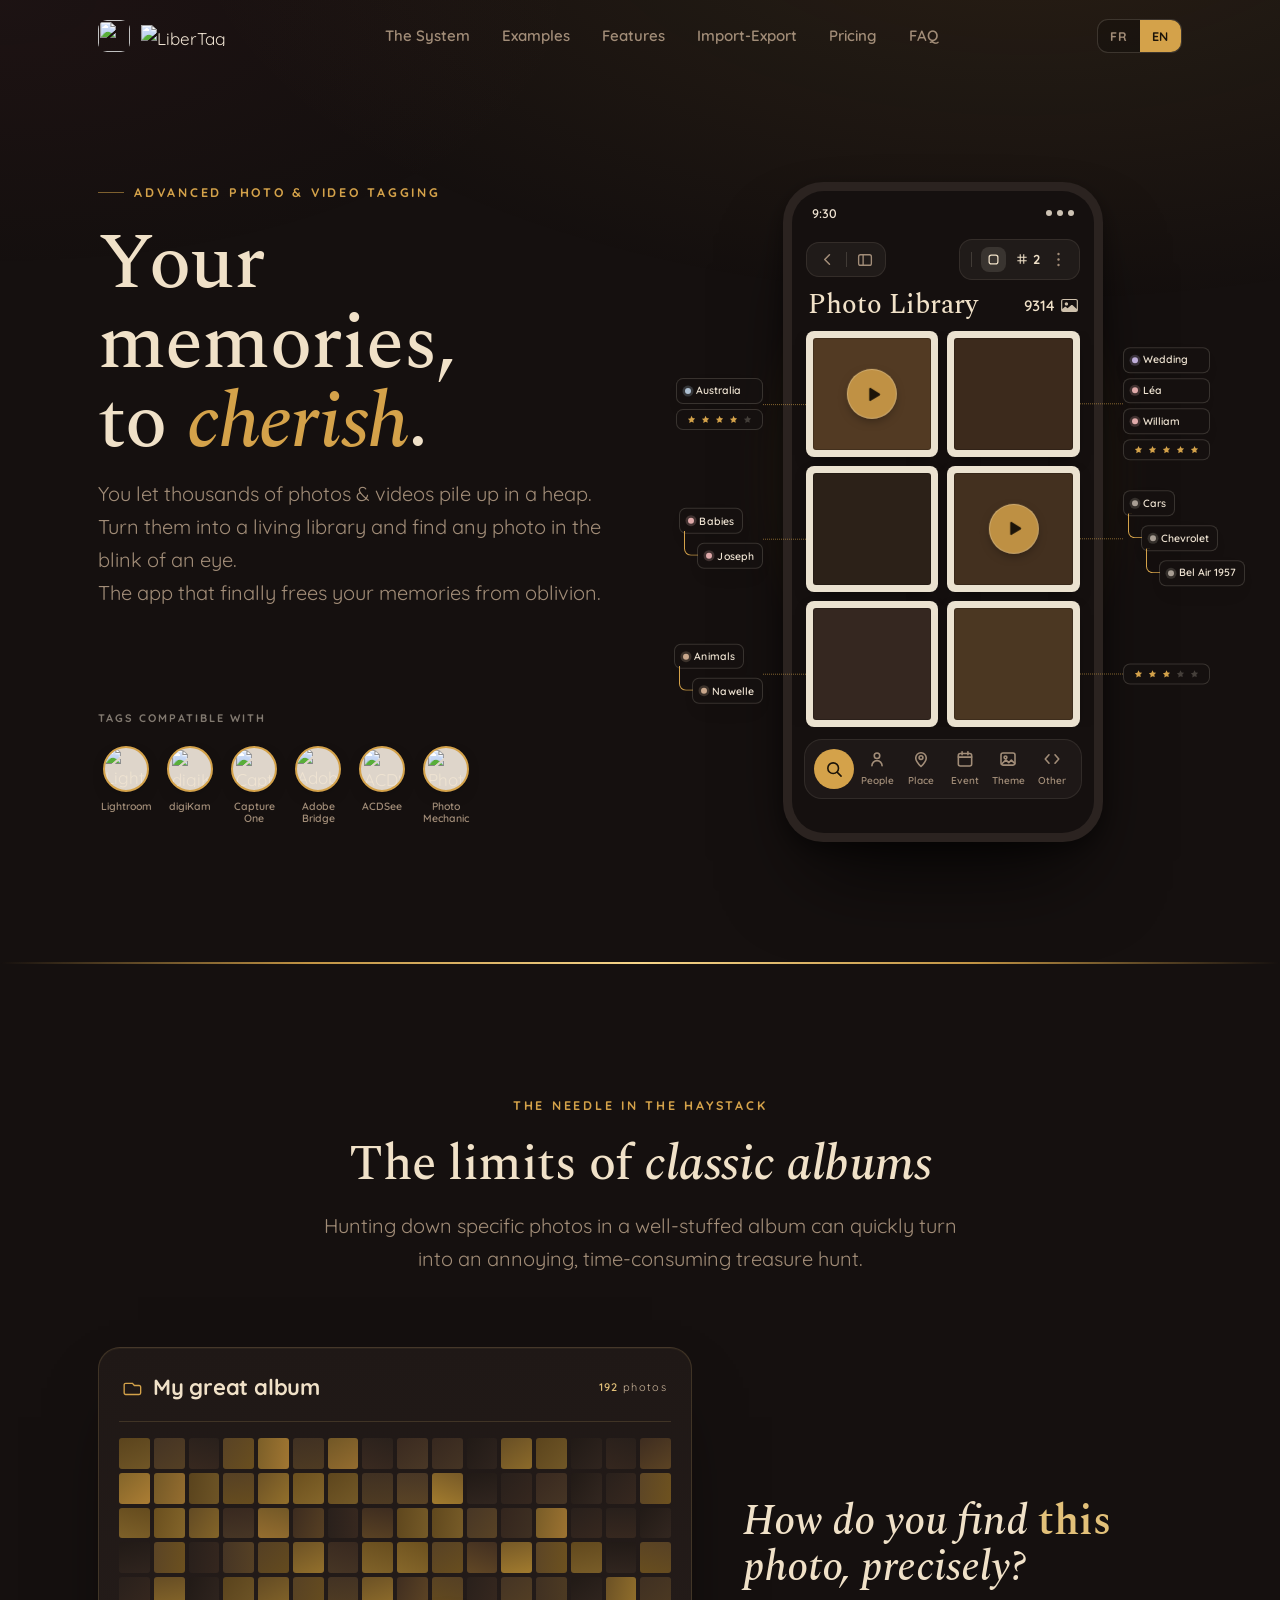
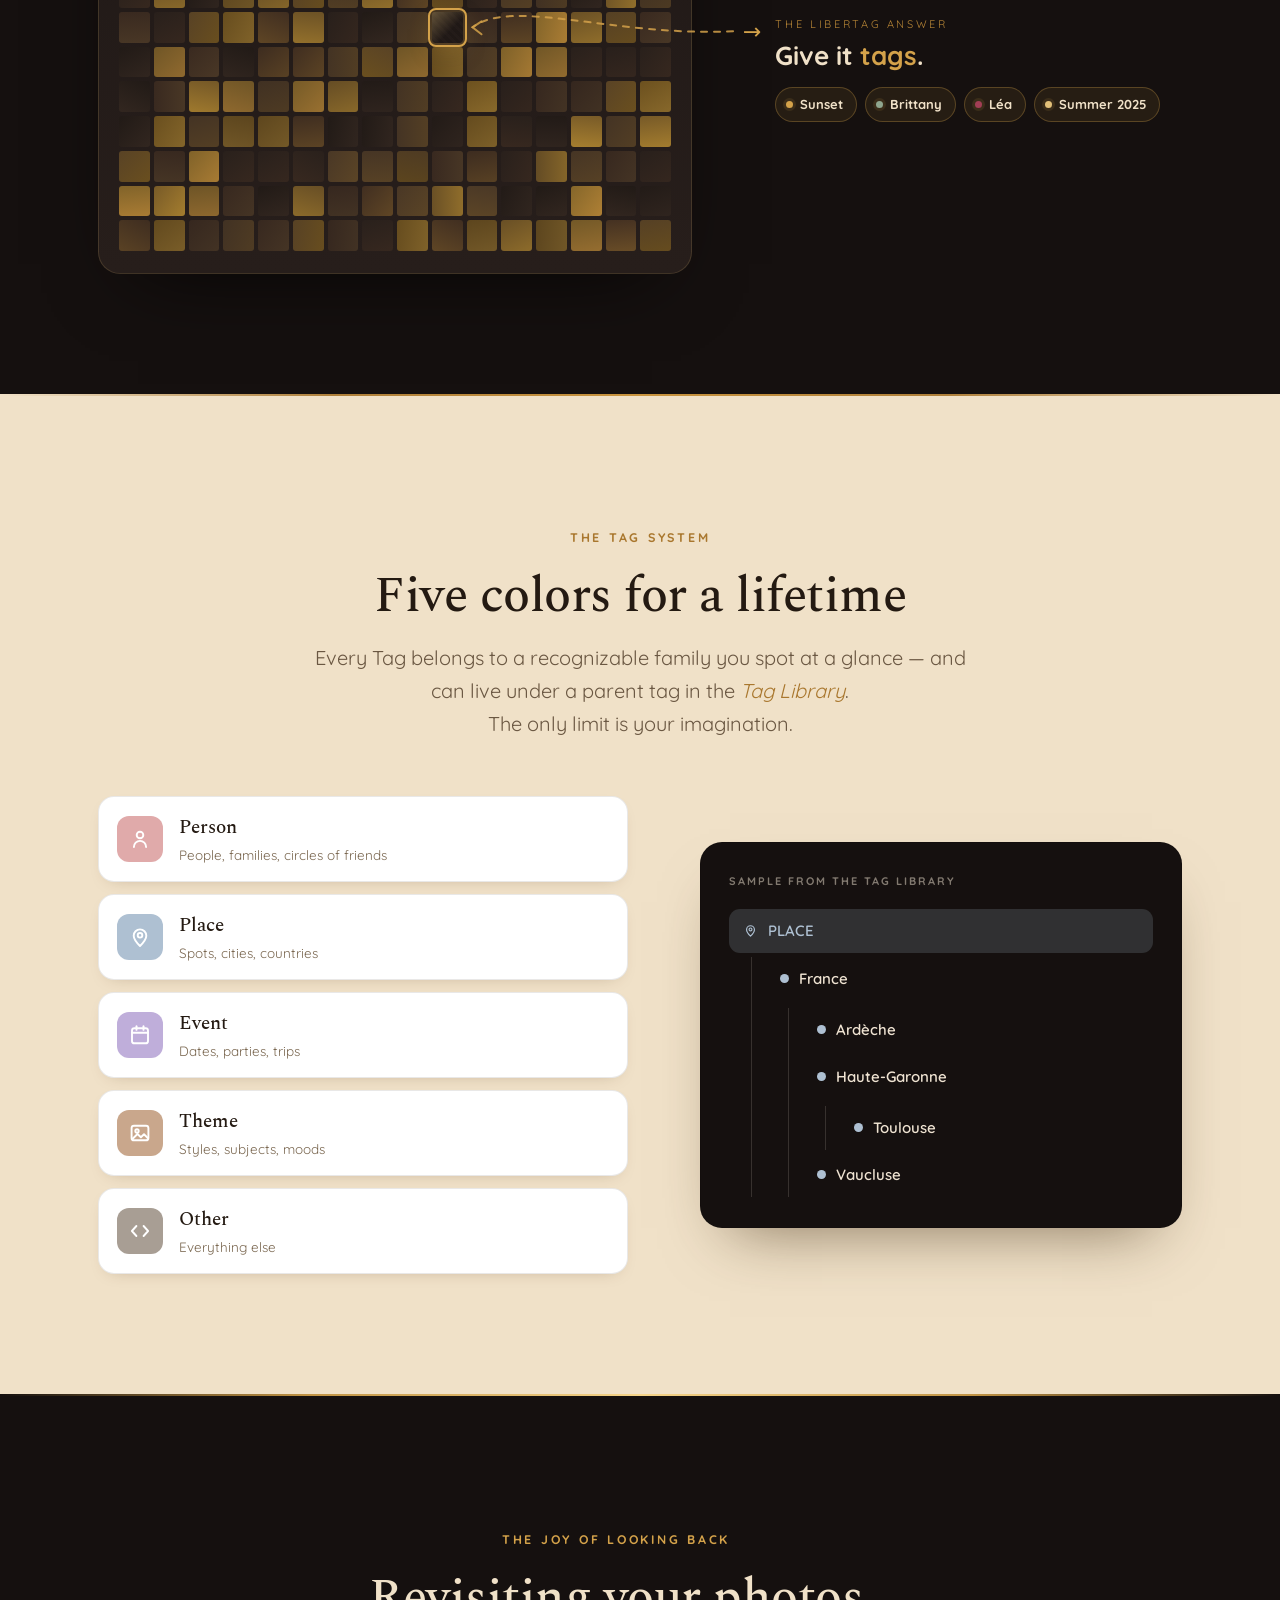
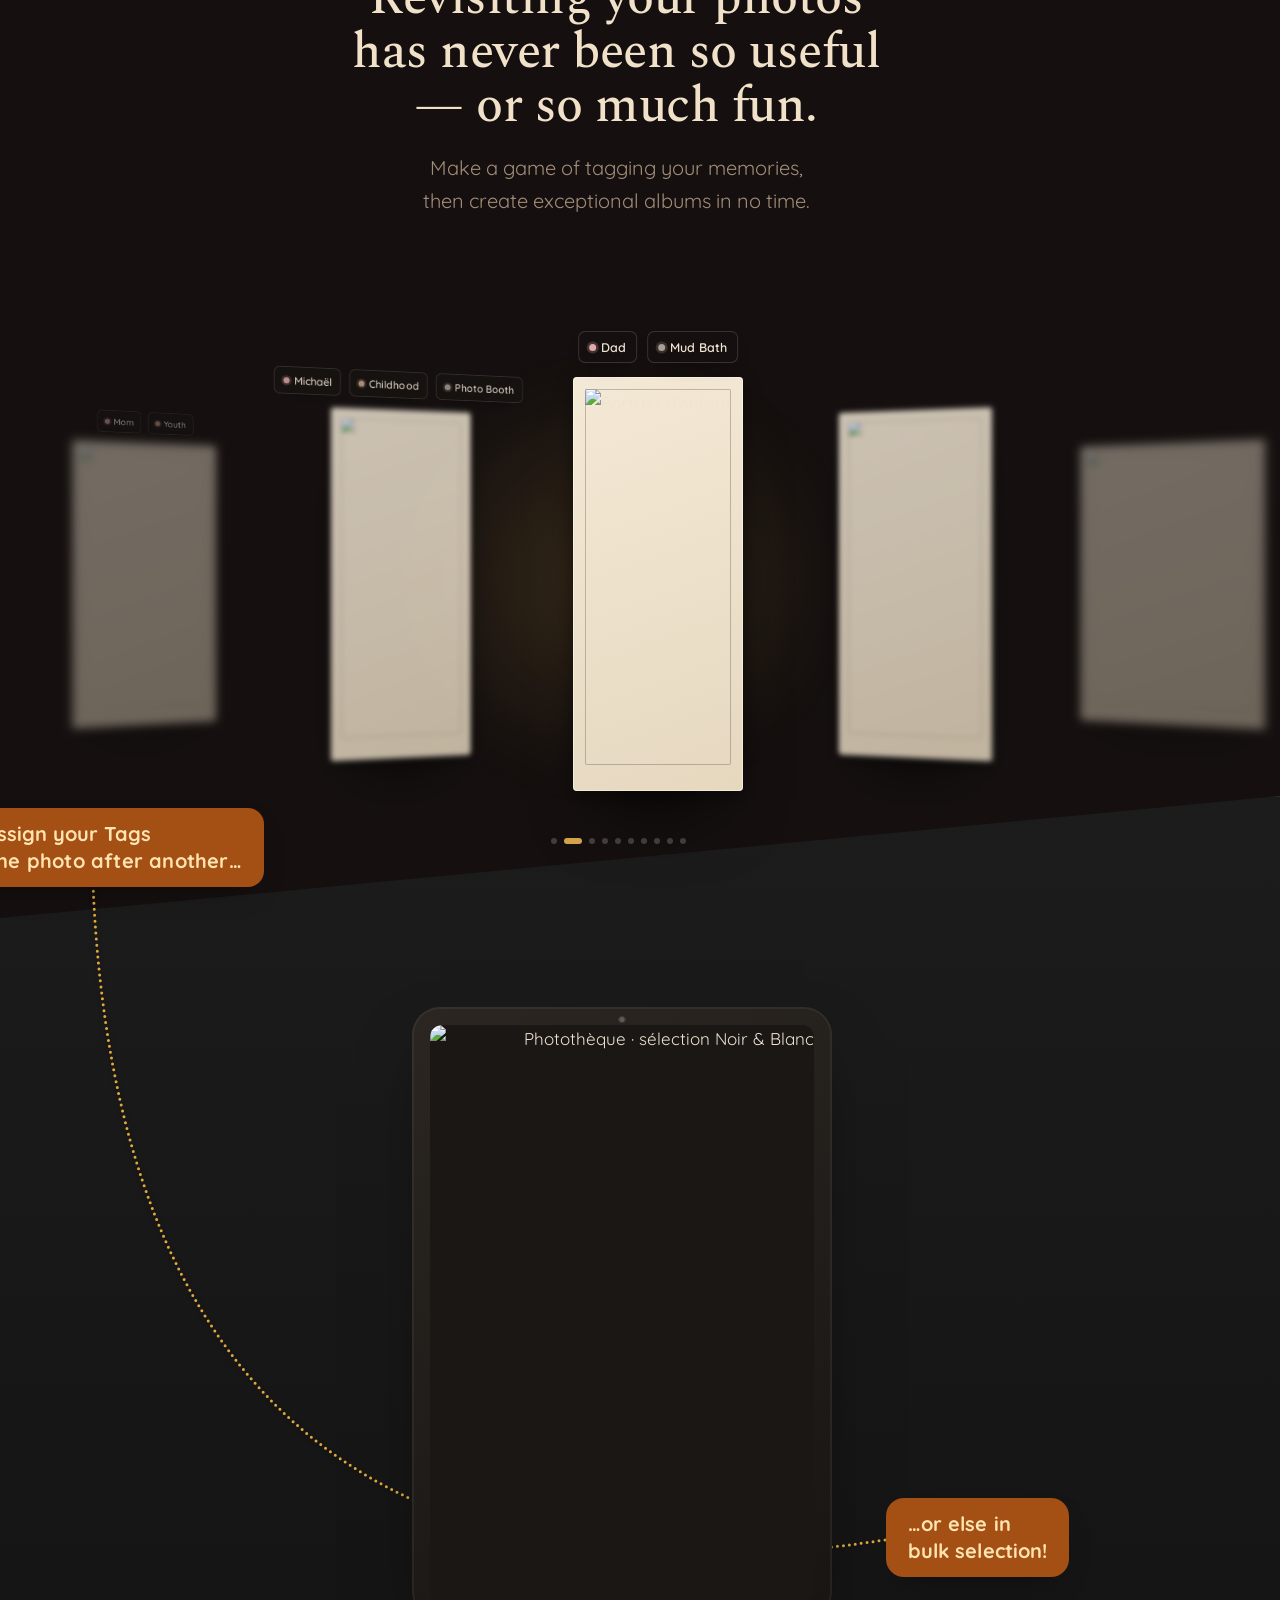
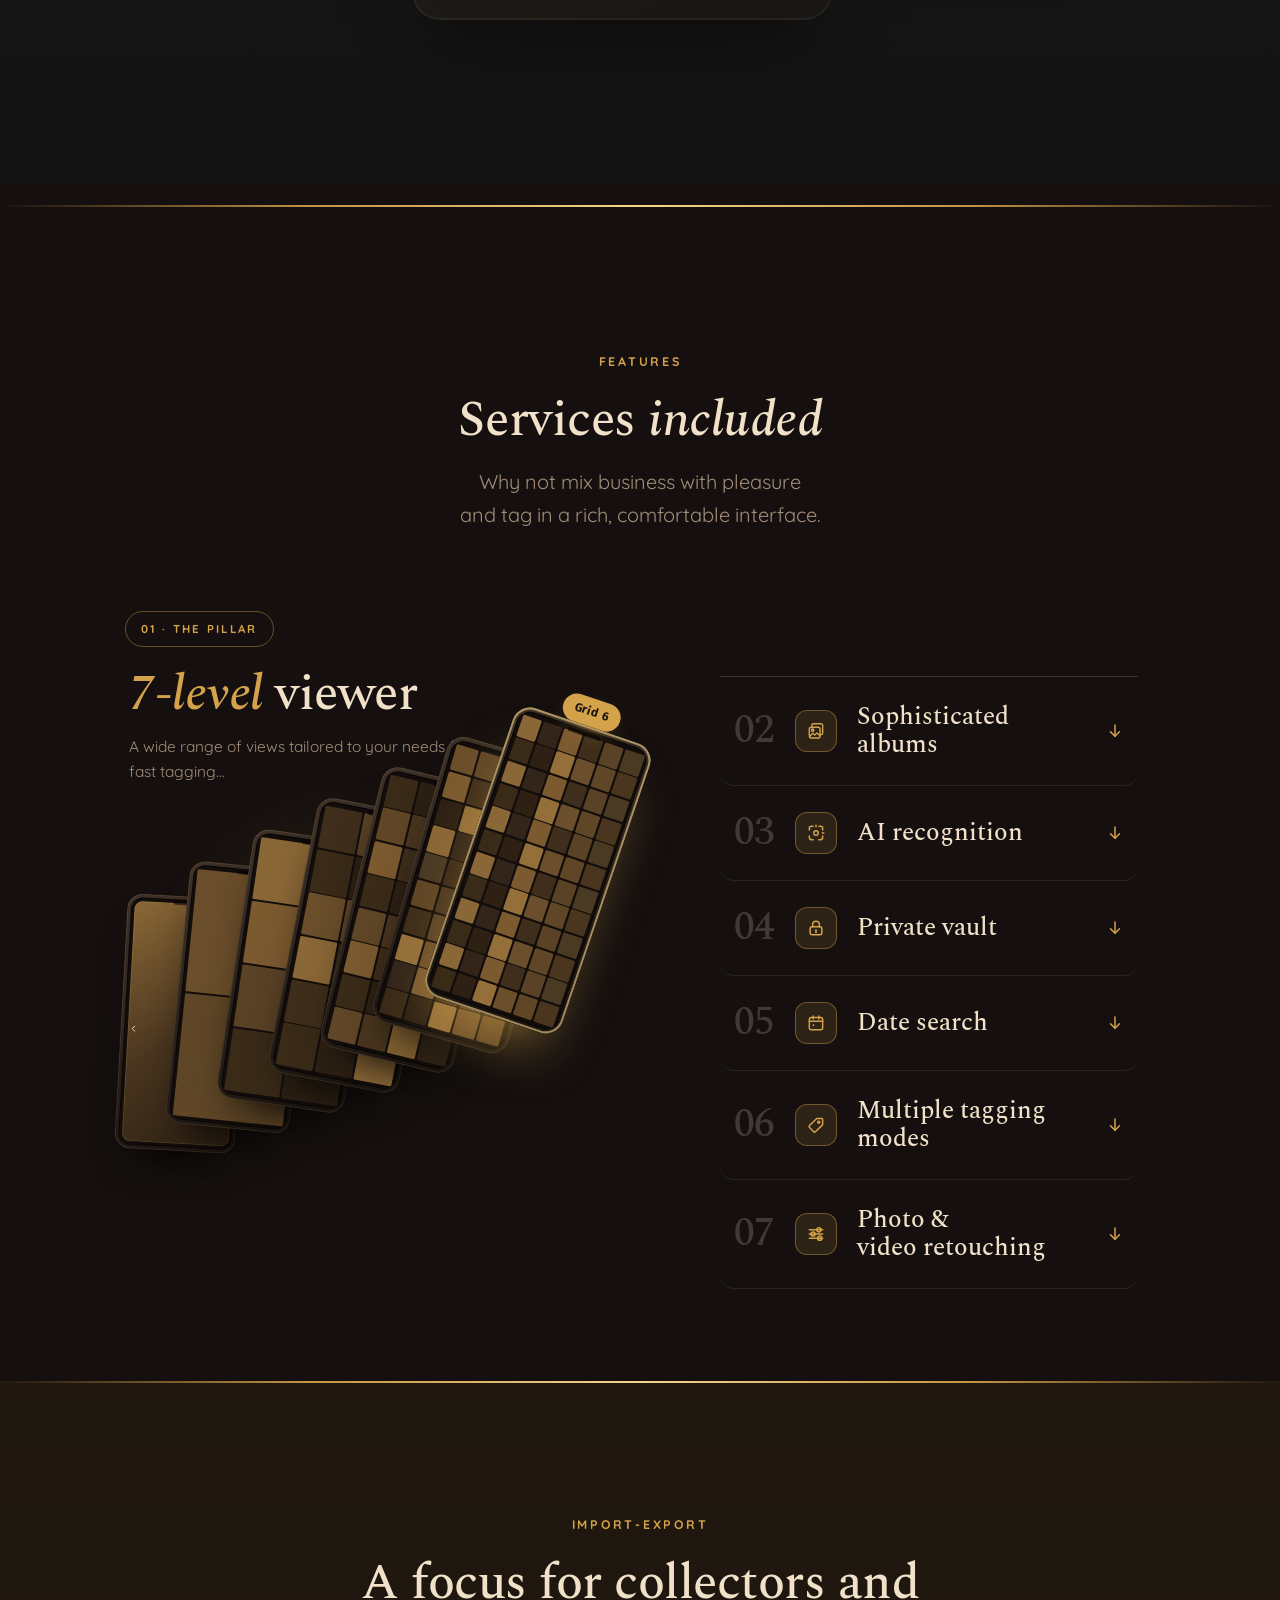
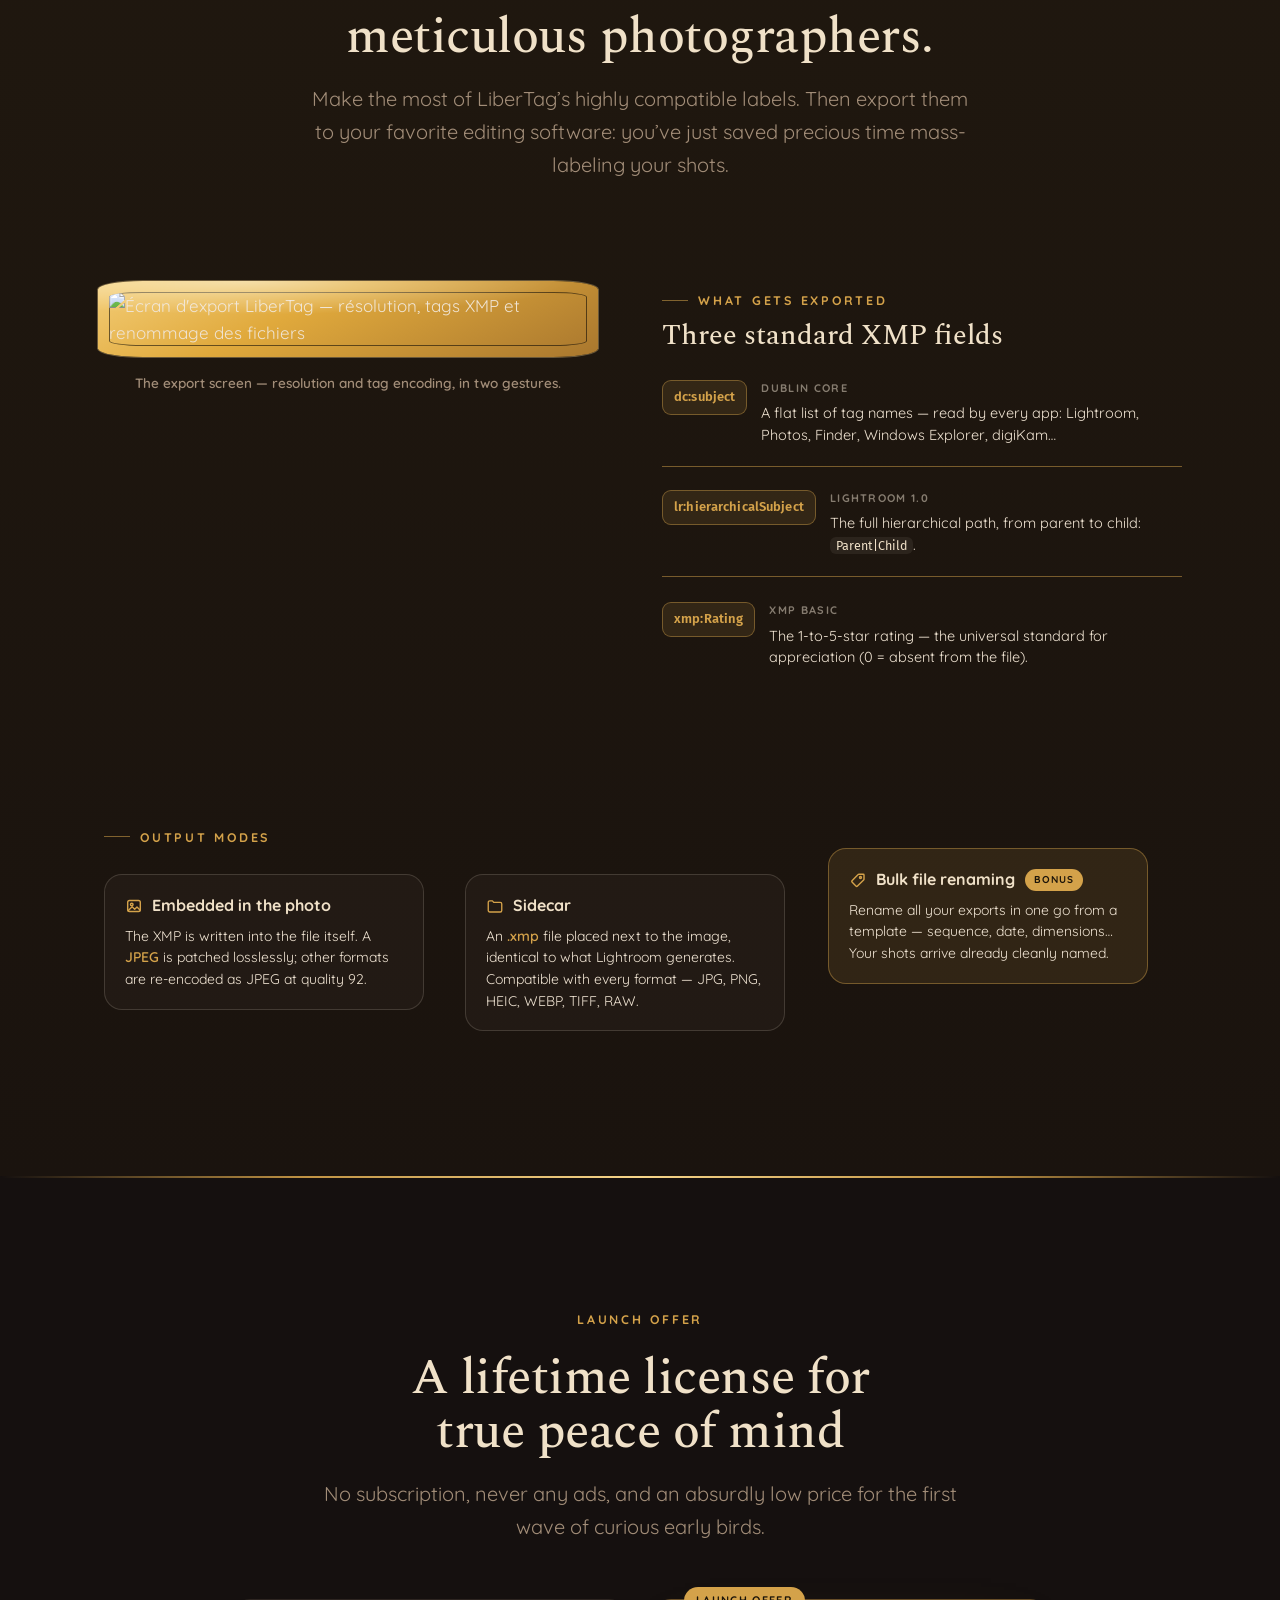
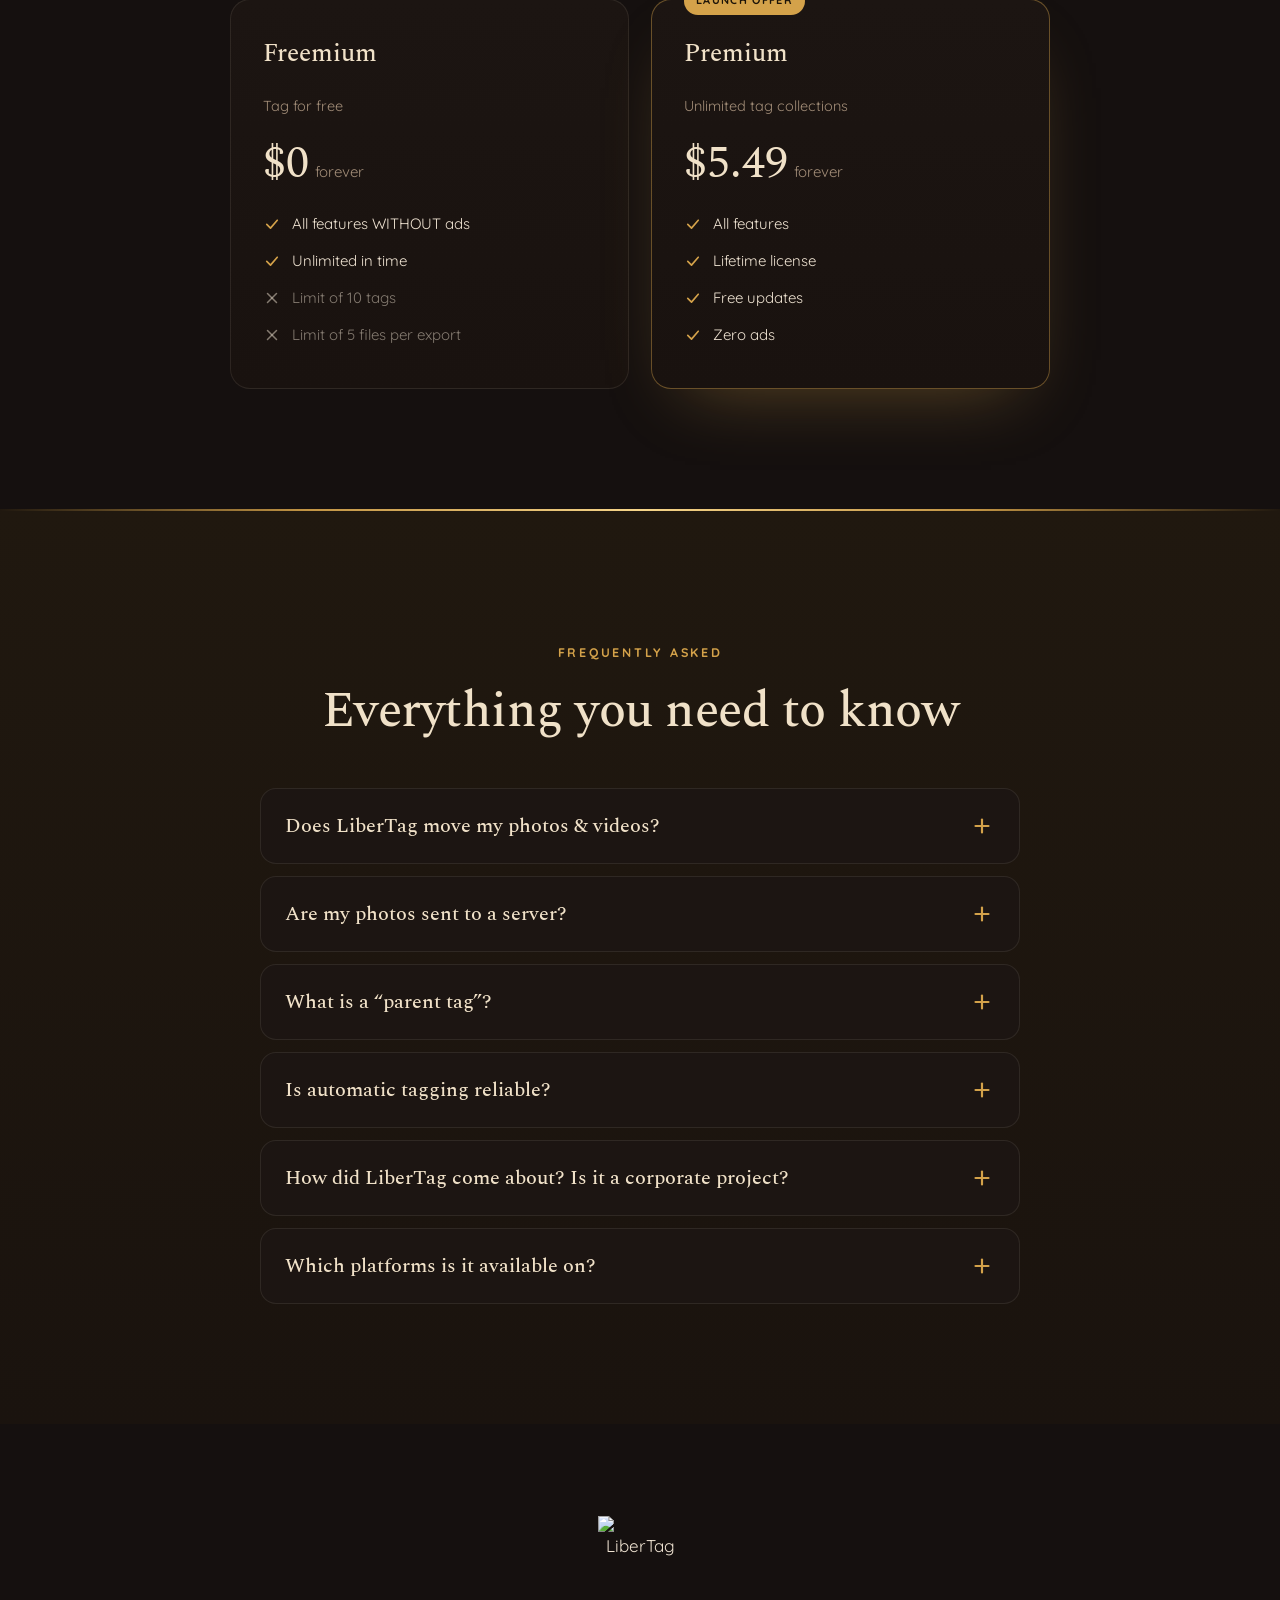
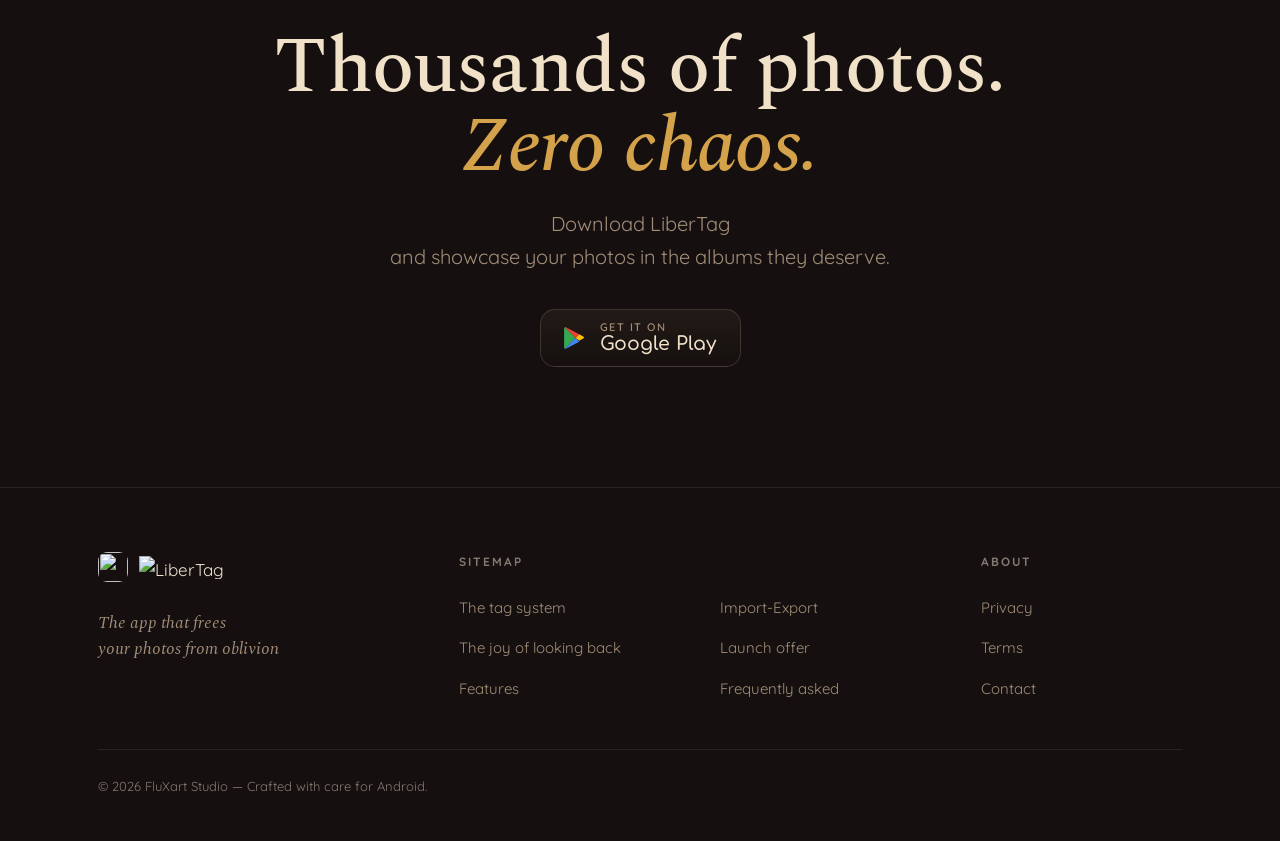
==== commit 85d09e6d: "Site web : bloc « Premium offert » (aperçu privé ?apercu=promo) + langue automatique - Compteur des " ====
--- a/index.html
+++ b/index.html
@@ -8,7 +8,7 @@
         <link rel="preconnect" href="https://fonts.googleapis.com"/>
         <link rel="preconnect" href="https://fonts.gstatic.com" crossorigin/>
         <link href="https://fonts.googleapis.com/css2?family=Comfortaa:wght@400;500;600;700&family=Quicksand:wght@400;500;600;700&family=Spectral:ital,wght@0,400;0,500;0,600;1,400;1,500&display=swap" rel="stylesheet"/>
-        <link rel="stylesheet" href="site.css?v=202610261300"/>
+        <link rel="stylesheet" href="site.css?v=202610261830"/>
         <link id="gfont-Fira-Sans" rel="stylesheet" href="https://fonts.googleapis.com/css2?family=Fira+Sans:wght@300;400;500;600;700&amp;display=swap">
     </head>
     <body>
@@ -245,6 +245,26 @@
                         <p class="eyebrow"><span data-i18n="hero_eyebrow">Étiquetage photo &amp; vidéo avancé</span></p>
                         <h1 class="display" data-i18n-html="hero_title">Vos souvenirs,<br/>à <em>chérir</em>.</h1>
                         <p class="lead" data-i18n-html="hero_lead" style="margin: -10px 0px 36px;">Vous entassez des milliers de photos &amp; vidéos en vrac. <br class="br-lg"/>Faites-en une bibliothèque vivante et retrouvez chaque photo en un clin d&apos;oeil.<br>L&apos;application qui libère enfin vos souvenirs de l&apos;oubli.</p>
+                        <!-- Offre « Premium offert » : seul le bouton Play du menu porte l'étiquette de parrainage.
+                             Masqué tant que site.js ne l'a pas activé (PROMO_LIVE) et que le guichet n'a pas répondu. -->
+                        <div class="promo" id="promo" hidden>
+                            <div class="promo-drop">
+                                <p class="promo-count"><span data-i18n="promo_left_pre">Encore</span> <b id="promoLeft">500</b> <span data-i18n="promo_left">codes disponibles</span></p>
+                                <button type="button" class="promo-btn" id="promoBtn" aria-expanded="false" aria-controls="promoPanel"><span data-i18n-html="promo_btn">Profitez d&apos;un code-cadeau pour bénéficier <br/>de la version Premium GRATUITEMENT</span> <span class="promo-caret" aria-hidden="true">▾</span></button>
+                                <div class="promo-panel" id="promoPanel" hidden>
+                                    <ol class="promo-steps">
+                                        <li data-i18n="promo_step1">Utilisez le lien Google Play ci-dessous.</li>
+                                        <li data-i18n="promo_step2">Dans l&apos;app, touchez « Passer en Premium » : votre code promo s&apos;y affichera directement.</li>
+                                        <li data-i18n="promo_step3">Zéro pub, zéro abonnement, confidentialité à 100 %. Commencez à classer vos médias !</li>
+                                    </ol>
+                                    <div class="promo-play">
+                                        <a href="https://play.google.com/store/apps/details?id=com.libertag.myapp&amp;referrer=utm_source%3Dlibertag.app%26utm_medium%3Dsite%26utm_campaign%3Dpremium_offert" class="play-badge" target="_blank" rel="noopener"> <svg class="glyph">
+                                                <use href="#ic-play"/>
+                                            </svg> <span class="pb-text"><span class="pb-small" data-i18n="badge_small">Disponible sur</span><span class="pb-big">Google Play</span></span> </a>
+                                    </div>
+                                </div>
+                            </div>
+                        </div>
                         <div class="compat">
                             <p class="compat-label" data-i18n="compat_label">Étiquettes compatibles avec</p>
                             <div class="compat-rows">
@@ -1194,6 +1214,6 @@
   });
 })();
 </script>
-        <script src="site.js?v=202610261300"></script>
+        <script src="site.js?v=202610261800"></script>
     </body>
 </html>
--- a/site.css
+++ b/site.css
@@ -488,6 +488,126 @@
     align-items: center;
 }
 
+/* hero · offre « Premium offert » : compteur + bouton orange qui déroule
+   un menu flottant (2 étapes + bouton Play étiqueté). Le menu se pose
+   par-dessus la page : il ne déplace rien.
+   Empilement : lead (36) → compteur → 12 → bouton → 36 → compat. Interne max 12.
+   Bureau : la promo se centre dans le vide entre le texte et les logos. */
+.promo {
+    --promo: #FF6A13;
+    --promo-deep: #E24E00;
+    padding: 0 0 36px;
+}
+
+.hero:not(.hero-centered) .promo:not([hidden]) {
+    margin: auto 0;
+}
+
+.hero:not(.hero-centered) .promo:not([hidden]) + .compat {
+    margin-top: 0;
+}
+
+.promo[hidden],
+.promo-panel[hidden] {
+    display: none;
+}
+
+.promo-drop {
+    position: relative;
+    display: inline-flex;
+    flex-direction: column;
+    align-items: center;
+}
+
+.promo-count {
+    display: inline-block;
+    margin: 0 0 12px;
+    padding: 4px 14px;
+    border: 1px solid var(--promo);
+    border-radius: 999px;
+    font-size: 13px;
+    color: var(--ink);
+}
+
+.promo-count b {
+    color: var(--promo);
+}
+
+.promo-btn {
+    display: inline-flex;
+    align-items: center;
+    gap: 10px;
+    padding: 12px 26px;
+    border: 0;
+    border-radius: 999px;
+    background: linear-gradient(180deg, var(--promo), var(--promo-deep));
+    color: #fff;
+    font-family: var(--ui);
+    font-size: 16px;
+    font-weight: 700;
+    line-height: 1.3;
+    text-align: center;
+    cursor: pointer;
+    box-shadow: 0 12px 30px -12px rgba(255, 106, 19, .7);
+    transition: transform .16s, box-shadow .2s;
+}
+
+.promo-btn:hover {
+    transform: translateY(-2px);
+    box-shadow: 0 16px 36px -12px rgba(255, 106, 19, .85);
+}
+
+.promo-caret {
+    transition: transform .2s;
+}
+
+.promo-btn[aria-expanded="true"] .promo-caret {
+    transform: rotate(180deg);
+}
+
+.promo-panel {
+    position: absolute;
+    z-index: 20;
+    top: calc(100% + 12px);
+    left: 50%;
+    transform: translateX(-50%);
+    width: min(360px, calc(100vw - 32px));
+    padding: 20px 20px 22px;
+    border: 1px solid var(--line-strong);
+    border-radius: var(--radius);
+    background: var(--raise);
+    box-shadow: 0 24px 60px -20px rgba(0, 0, 0, .75);
+    text-align: left;
+}
+
+.promo-steps {
+    margin: 0 0 20px;
+    padding-left: 20px;
+    color: var(--ink);
+    font-size: 15px;
+    line-height: 1.45;
+}
+
+.promo-steps li + li {
+    margin-top: 10px;
+}
+
+.promo-play {
+    text-align: center;
+}
+
+/* petit écran : le retour à la ligne forcé couperait le texte en 4 lignes */
+@media (max-width: 540px) {
+    .promo-btn {
+        font-size: 15px;
+        padding: 12px 20px;
+    }
+
+    .promo-btn br {
+        display: none;
+    }
+}
+
 /* hero · compatible-with logo strip */
 .compat {
     margin-bottom: 17px;
